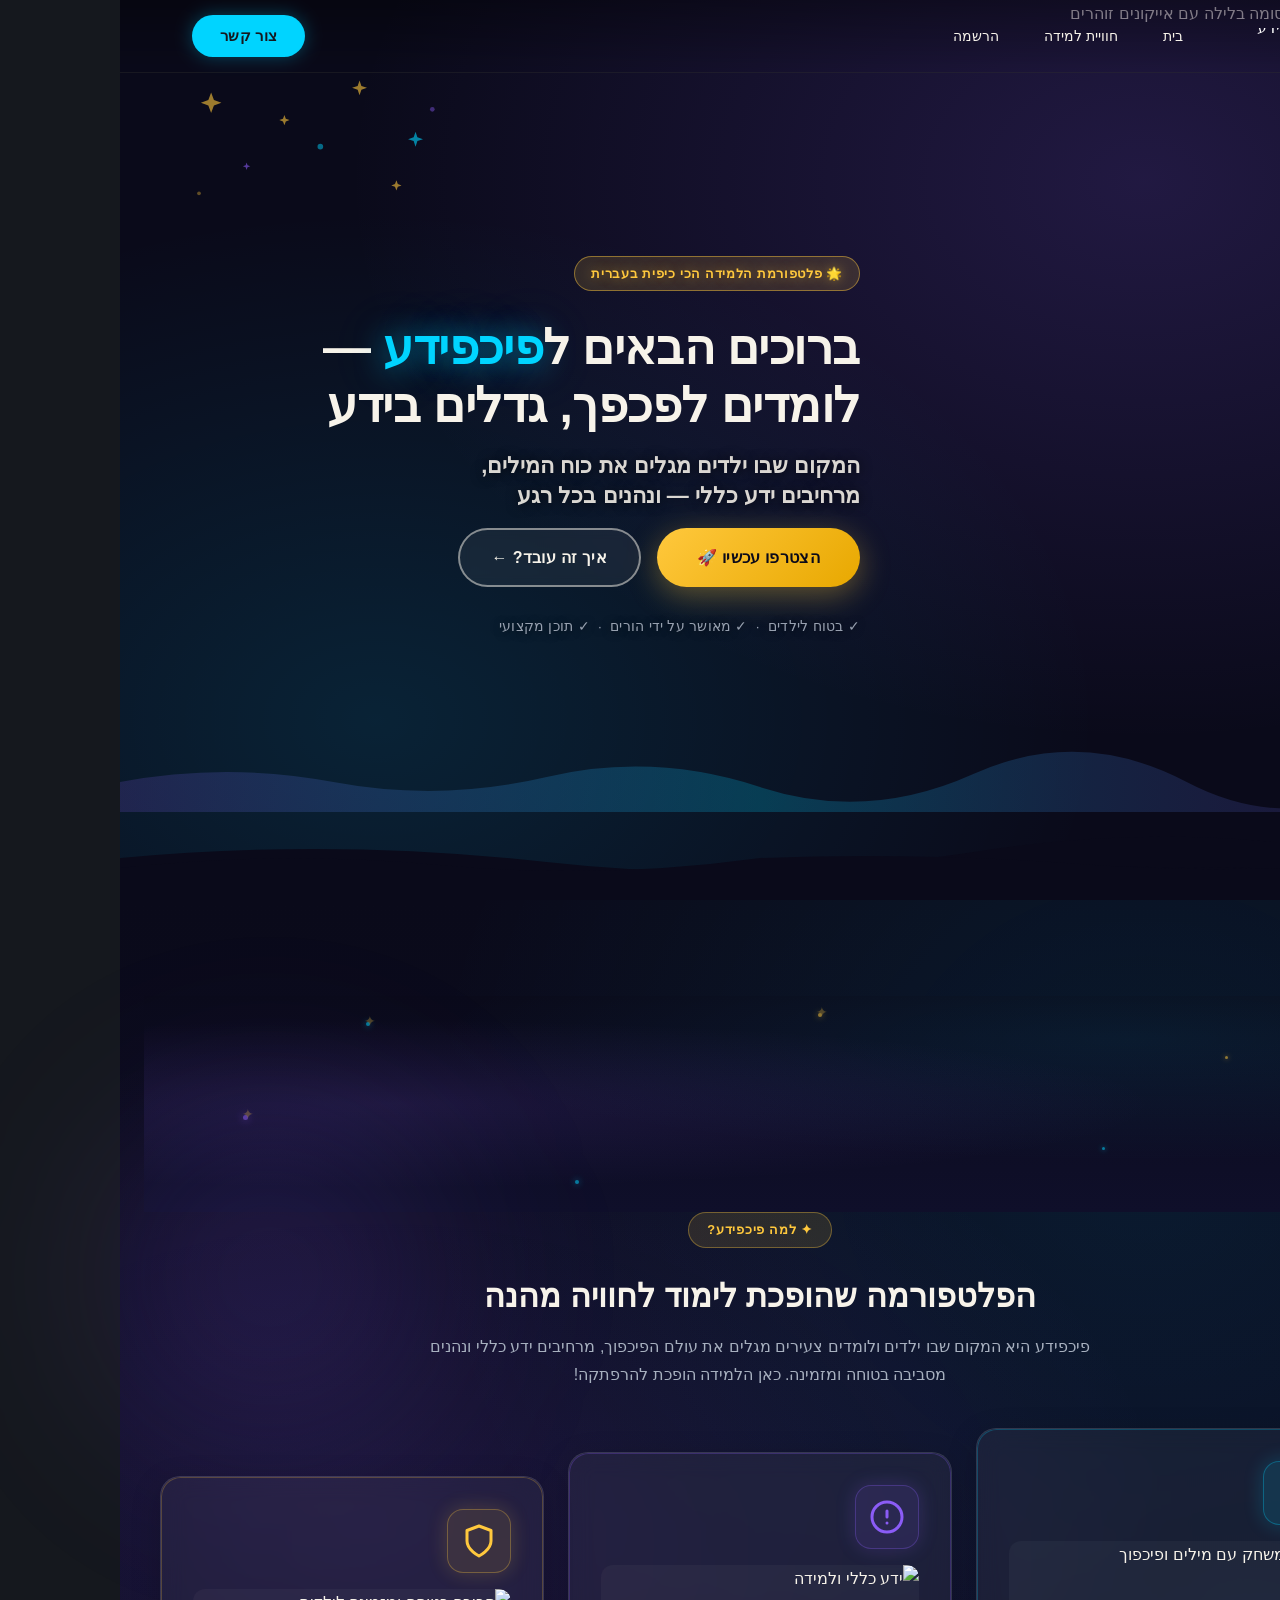
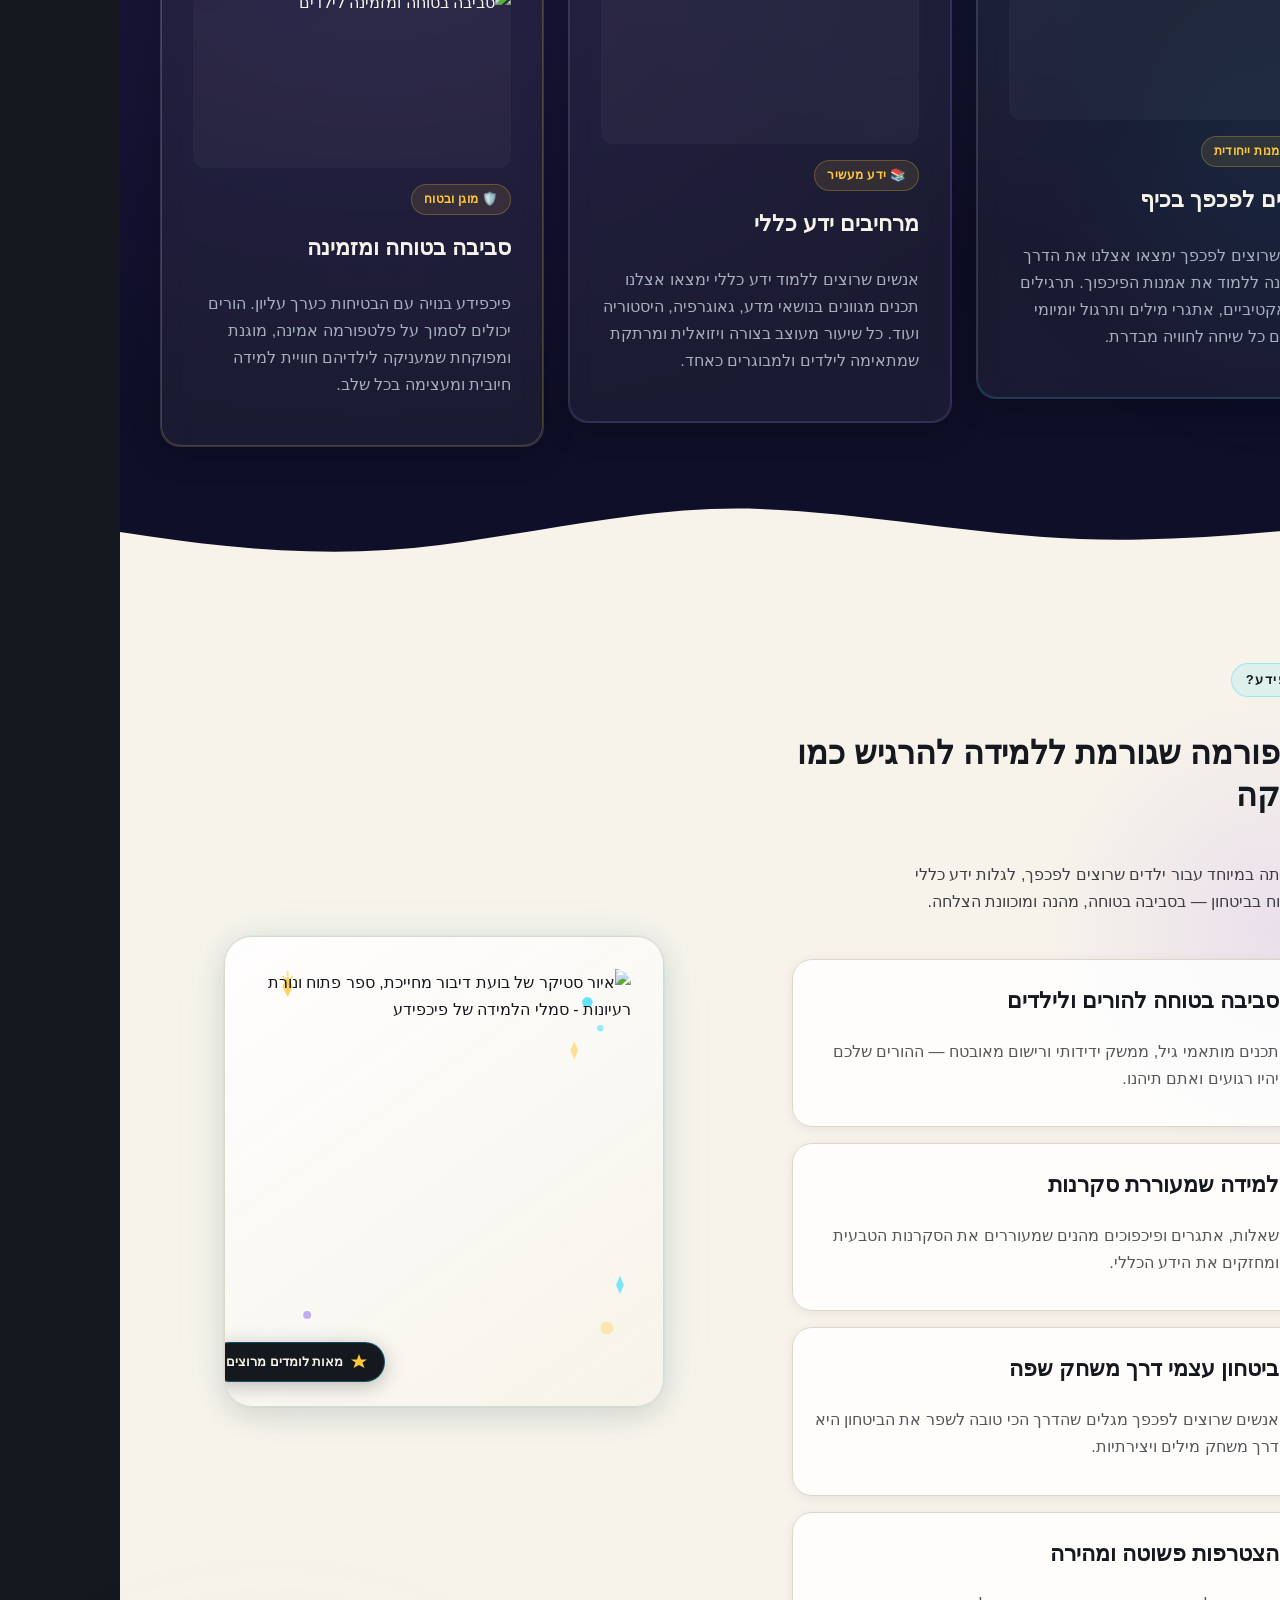
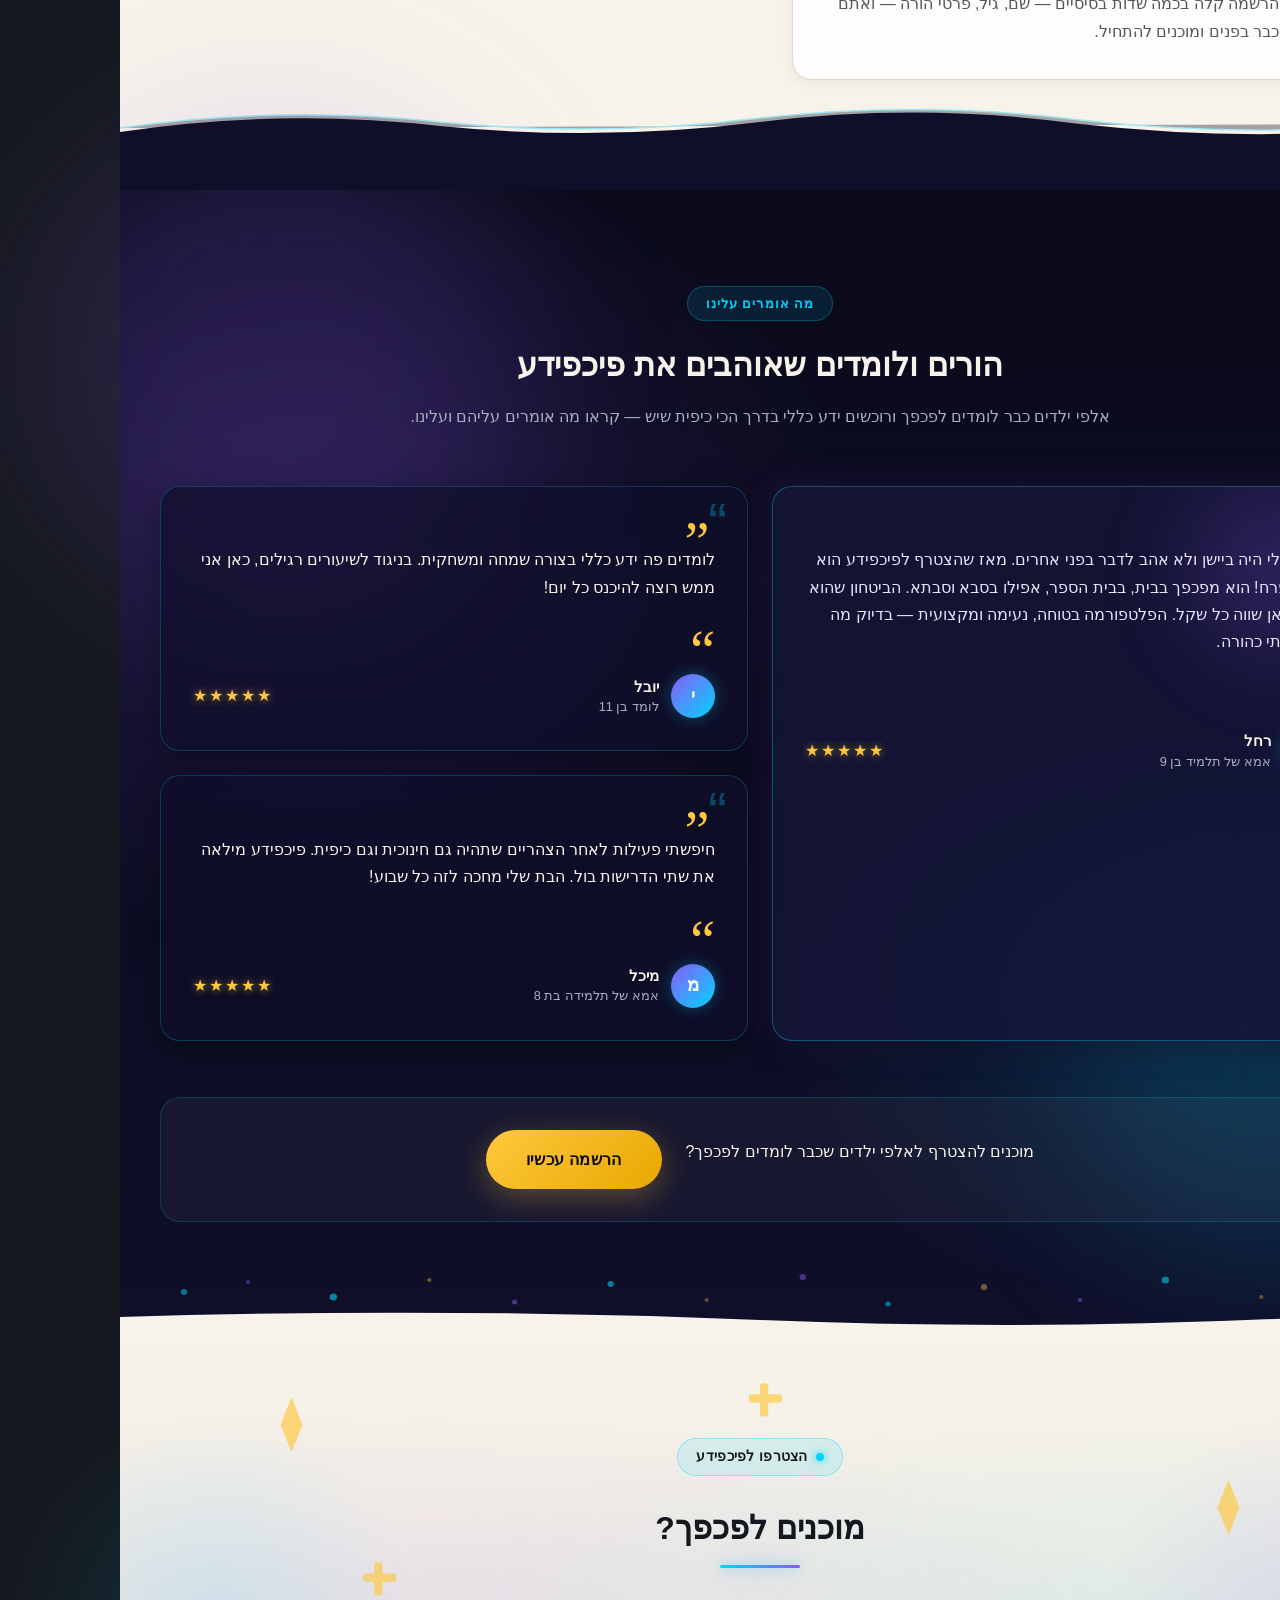
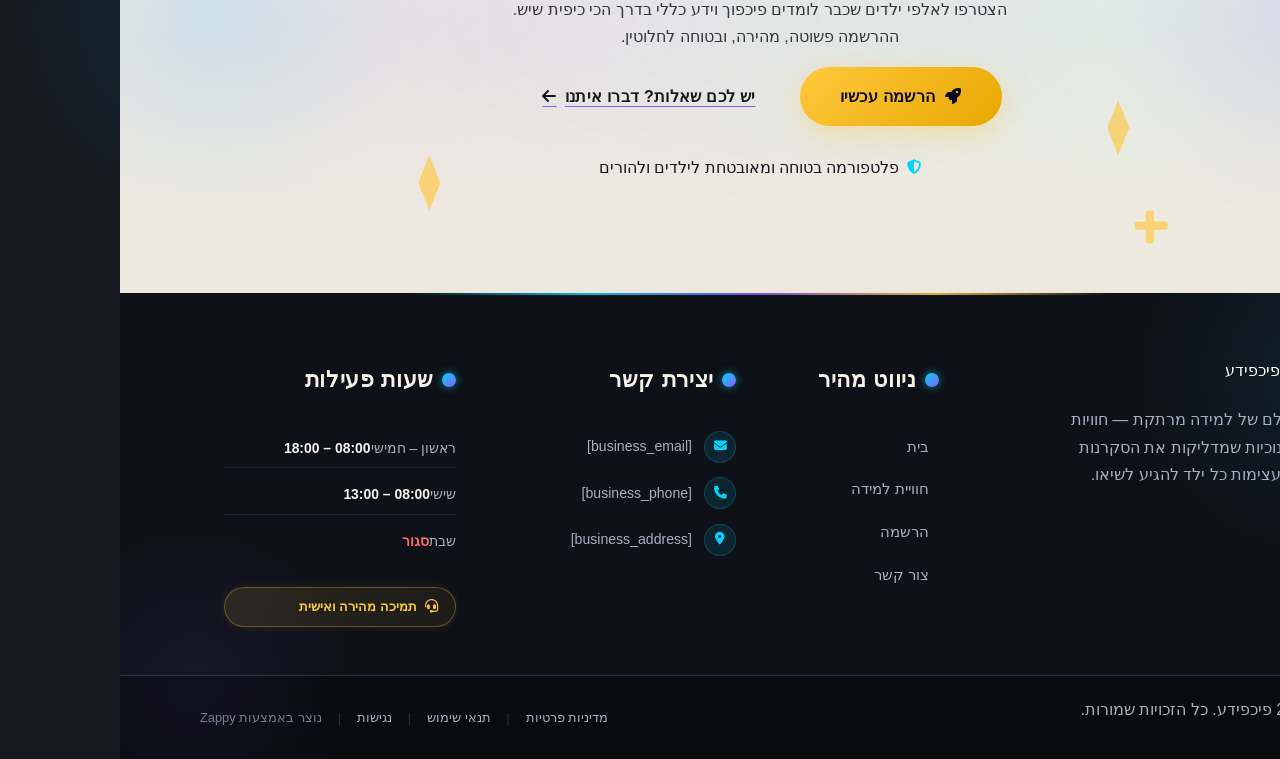
==== index.html @ dec91f21 "Background sync: Progressive GitHub Sync" ====
<!DOCTYPE html>
<html lang="he" dir="rtl">
<head>
    <meta charset="UTF-8">
    <meta name="viewport" content="width=device-width, initial-scale=1.0">
    <meta name="robots" content="index, follow">
    <title>אנשים שרוצים לפכפך — פיכפידע</title>
    <meta name="description" content="פיכפידע היא הפלטפורמה המהנה לילדים שרוצים לפכפך ולרכוש ידע כללי בעברית. הצטרפו לאלפי לומדים שכבר גילו את הכיף שבלמידה!">
    <meta name="keywords" content="אנשים שרוצים לפכפך, פלטפורמת למידה לילדים, ידע כללי לילדים, לימוד עברית לילדים, פיכפידע">
    
    <!-- Favicons -->
    <link rel="icon" type="image/x-icon" href="/assets/favicon.ico">
    <link rel="icon" type="image/png" sizes="16x16" href="/assets/favicon-16x16.png">
    <link rel="icon" type="image/png" sizes="32x32" href="/assets/favicon-32x32.png">
    <link rel="icon" type="image/png" sizes="48x48" href="/assets/favicon-48x48.png">
    <link rel="icon" type="image/png" sizes="192x192" href="/assets/favicon-192x192.png">
    <link rel="icon" type="image/png" sizes="512x512" href="/assets/favicon-512x512.png">
    <link rel="apple-touch-icon" href="/assets/apple-touch-icon.png">
    <!-- Zappy Analytics -->
<script>
(function() {
  'use strict';
  
  // Configuration
  var config = {
    websiteId: '491711c3-ab0c-4a78-a093-c30a6e8c3a14',
    apiUrl: 'https://api.zappy5.com/api/analytics/track',
    sessionDuration: 30 * 60 * 1000, // 30 minutes
    visitorDuration: 30 * 24 * 60 * 60 * 1000, // 30 days
    trackPageViews: true,
    trackClicks: true,
    trackFormSubmissions: true
  };
  
  // Generate or retrieve persistent visitor ID (30 days)
  function getVisitorId() {
    var visitorKey = 'zappy_visitor_' + config.websiteId;
    var visitor = null;
    
    try {
      visitor = localStorage.getItem(visitorKey);
      if (visitor) {
        var visitorData = JSON.parse(visitor);
        var now = Date.now();
        
        // Check if visitor ID is still valid (30 days)
        if (now - visitorData.created < config.visitorDuration) {
          // Update last seen timestamp
          visitorData.lastSeen = now;
          localStorage.setItem(visitorKey, JSON.stringify(visitorData));
          return visitorData.id;
        }
      }
    } catch (e) {
      console.warn('Zappy Analytics: LocalStorage not available');
    }
    
    // Generate new visitor ID
    var newVisitorId = 'zv_' + Date.now() + '_' + Math.random().toString(36).substr(2, 9);
    
    try {
      localStorage.setItem(visitorKey, JSON.stringify({
        id: newVisitorId,
        created: Date.now(),
        lastSeen: Date.now()
      }));
    } catch (e) {
      // Continue without local storage
    }
    
    return newVisitorId;
  }
  
  // Generate or retrieve session ID (30 minutes)
  function getSessionId() {
    var sessionKey = 'zappy_session_' + config.websiteId;
    var session = null;
    
    try {
      session = sessionStorage.getItem(sessionKey);
      if (session) {
        var sessionData = JSON.parse(session);
        var now = Date.now();
        
        // Check if session is still valid
        if (now - sessionData.timestamp < config.sessionDuration) {
          // Update timestamp
          sessionData.timestamp = now;
          sessionStorage.setItem(sessionKey, JSON.stringify(sessionData));
          return sessionData.id;
        }
      }
    } catch (e) {
      console.warn('Zappy Analytics: SessionStorage not available');
    }
    
    // Generate new session ID
    var newSessionId = 'zs_' + Date.now() + '_' + Math.random().toString(36).substr(2, 9);
    
    try {
      sessionStorage.setItem(sessionKey, JSON.stringify({
        id: newSessionId,
        timestamp: Date.now()
      }));
    } catch (e) {
      // Continue without session storage
    }
    
    return newSessionId;
  }
  
  var visitorId = getVisitorId();
  var sessionId = getSessionId();
  
  // Track an event
  function trackEvent(eventType, data) {
    data = data || {};
    
    var eventData = {
      website_id: config.websiteId,
      event_type: eventType,
      page_path: window.location.pathname,
      referrer: document.referrer || 'direct',
      visitor_id: visitorId,
      session_id: sessionId,
      metadata: data
    };
    
    // Use sendBeacon if available (better for page unload events)
    if (navigator.sendBeacon) {
      var blob = new Blob([JSON.stringify(eventData)], { type: 'application/json' });
      navigator.sendBeacon(config.apiUrl, blob);
    } else {
      // Fallback to fetch
      fetch(config.apiUrl, {
        method: 'POST',
        headers: {
          'Content-Type': 'application/json'
        },
        body: JSON.stringify(eventData),
        keepalive: true
      }).catch(function(error) {
        console.warn('Zappy Analytics: Failed to track event', error);
      });
    }
  }
  
  // Track page view
  if (config.trackPageViews) {
    trackEvent('pageview', {
      title: document.title,
      url: window.location.href
    });
  }
  
  // Track clicks on important elements
  if (config.trackClicks) {
    document.addEventListener('click', function(e) {
      var target = e.target;
      
      // Track button clicks (counted as actions)
      if (target.tagName === 'BUTTON' || target.closest('button')) {
        var button = target.tagName === 'BUTTON' ? target : target.closest('button');
        trackEvent('click', {
          element: 'button',
          text: button.textContent.trim().substring(0, 100),
          id: button.id || null,
          class: button.className || null
        });
      }
      
      // Track link clicks (navigation - not counted as actions)
      else if (target.tagName === 'A' || target.closest('a')) {
        var link = target.tagName === 'A' ? target : target.closest('a');
        trackEvent('navigation', {
          element: 'link',
          text: link.textContent.trim().substring(0, 100),
          href: link.href,
          external: link.hostname !== window.location.hostname
        });
      }
    }, true);
  }
  
  // Track form submissions
  if (config.trackFormSubmissions) {
    document.addEventListener('submit', function(e) {
      var form = e.target;
      
      trackEvent('form_submit', {
        form_id: form.id || null,
        form_name: form.name || null,
        form_action: form.action || null,
        form_method: form.method || 'GET'
      });
    }, true);
  }
  
  // Track time on page (send on page unload)
  var pageLoadTime = Date.now();
  
  window.addEventListener('beforeunload', function() {
    var timeOnPage = Math.floor((Date.now() - pageLoadTime) / 1000); // in seconds
    
    trackEvent('page_unload', {
      time_on_page: timeOnPage,
      page_path: window.location.pathname
    });
  });
  
  // Expose tracking function globally for custom events
  window.zappyAnalytics = {
    track: trackEvent,
    getVisitorId: function() { return visitorId; },
    getSessionId: function() { return sessionId; }
  };
  
})();
</script>
<!-- End Zappy Analytics -->
    <meta property="og:title" content="אנשים שרוצים לפכפך — פיכפידע">
    <meta property="og:description" content="פיכפידע היא הפלטפורמה המהנה לילדים שרוצים לפכפך ולרכוש ידע כללי בעברית. הצטרפו לאלפי לומדים שכבר גילו את הכיף שבלמידה!">
    <meta name="twitter:card" content="summary_large_image">
    <meta name="twitter:title" content="אנשים שרוצים לפכפך — פיכפידע">
    <meta name="twitter:description" content="פיכפידע היא הפלטפורמה המהנה לילדים שרוצים לפכפך ולרכוש ידע כללי בעברית. הצטרפו לאלפי לומדים שכבר גילו את הכיף שבלמידה!">
    <meta property="og:type" content="website">
  <meta property="og:locale" content="he_IL">
  
  
  
  
  
  <link rel="stylesheet" href="https://cdnjs.cloudflare.com/ajax/libs/font-awesome/6.4.0/css/all.min.css">
  <style>
    .skip-link { position: absolute; top: 0; left: 0; transform: translateY(-200%); padding: 12px 18px; background: var(--bg-dark, #1a1a1a); color: var(--text-light, #fff); font-weight: 600; border-radius: 0 0 8px 0; z-index: 10000; }
    .skip-link:focus { transform: none; outline: 2px solid var(--ring, #fff); outline-offset: 2px; }
    :focus-visible { outline: 2px solid var(--ring, currentColor); outline-offset: 3px; }
  </style>


  
    <!-- Favicons -->
    <link rel="icon" type="image/x-icon" href="/assets/favicon.ico">
    <link rel="icon" type="image/png" sizes="16x16" href="/assets/favicon-16x16.png">
    <link rel="icon" type="image/png" sizes="32x32" href="/assets/favicon-32x32.png">
    <link rel="icon" type="image/png" sizes="48x48" href="/assets/favicon-48x48.png">
    <link rel="icon" type="image/png" sizes="192x192" href="/assets/favicon-192x192.png">
    <link rel="icon" type="image/png" sizes="512x512" href="/assets/favicon-512x512.png">
    <link rel="apple-touch-icon" href="/assets/apple-touch-icon.png">
    <!-- Cookie Consent -->
    <link rel="stylesheet" href="https://cdn.jsdelivr.net/npm/vanilla-cookieconsent@3/dist/cookieconsent.css">
    <script src="https://cdn.jsdelivr.net/npm/vanilla-cookieconsent@3/dist/cookieconsent.umd.js"></script>
    <!-- Mickidum Accessibility Toolbar -->
    <script src="https://cdn.jsdelivr.net/gh/mickidum/acc_toolbar/acctoolbar/acctoolbar.min.js"></script>
    <link rel="stylesheet" href="/styles.css">

    <style id="zappy-dropdown-submenu-styles">
      /* ========== DESKTOP DROPDOWN SUBMENU STYLES ========== */
      /* Base styles for dropdown submenus - parent must be positioned */
      .nav-menu li:has(.sub-menu), nav li:has(.sub-menu), .navbar li:has(.sub-menu), #navMenu li:has(.sub-menu) { position: relative; }
      /* Submenu base - hidden by default */
      .nav-menu .sub-menu, nav .sub-menu, .navbar .sub-menu, #navMenu .sub-menu { display: block !important; position: absolute !important; top: 100%; left: 0; min-width: 220px; background: white; border-radius: 8px; box-shadow: 0 8px 25px rgba(0,0,0,0.15); padding: 8px 0; opacity: 0; visibility: hidden; transform: translateY(10px); transition: all 0.3s ease; z-index: 1000; list-style: none; pointer-events: none; }
      /* CRITICAL: Desktop hover styles to show dropdown */
      .nav-menu li:hover > .sub-menu, nav li:hover > .sub-menu, .navbar li:hover > .sub-menu, #navMenu li:hover > .sub-menu { opacity: 1 !important; visibility: visible !important; transform: translateY(0) !important; pointer-events: auto !important; }
      /* Submenu item styling */
      .sub-menu li { list-style: none; margin: 0; padding: 0; }
      .sub-menu a { display: block !important; padding: 10px 16px !important; color: var(--text-dark, #333) !important; font-weight: 500; text-decoration: none; white-space: nowrap; transition: background-color 0.2s; }
      .sub-menu .zappy-nav-child > a { padding-left: 28px !important; font-size: 0.9em !important; opacity: 0.85 !important; }
      [dir="rtl"] .sub-menu .zappy-nav-child > a, html[lang="he"] .sub-menu .zappy-nav-child > a, html[lang="ar"] .sub-menu .zappy-nav-child > a { padding-left: 10px !important; padding-right: 28px !important; }
      .sub-menu .zappy-nav-parent > a { font-weight: 600 !important; }
      .sub-menu a:hover { background-color: #f5f5f5; }
      /* RTL (Hebrew/Arabic) dropdown positioning */
      [dir="rtl"] .nav-menu .sub-menu, [dir="rtl"] nav .sub-menu, [dir="rtl"] .navbar .sub-menu, html[lang="he"] .nav-menu .sub-menu, html[lang="he"] nav .sub-menu, html[lang="he"] .navbar .sub-menu, html[lang="ar"] .nav-menu .sub-menu, html[lang="ar"] nav .sub-menu, html[lang="ar"] .navbar .sub-menu { left: auto !important; right: 0 !important; }
      /* Hide empty dropdown menus (exclude catalog sub-menus that use <a> children instead of <li>) */
      .sub-menu:empty, .sub-menu:not(:has(li:not(.zappy-hidden-menu-item))):not(:has(> a)), .sub-menu:not(:has(li)):not(:has(> a)) { display: none !important; opacity: 0 !important; visibility: hidden !important; pointer-events: none !important; }
      /* Desktop: show submenu on Menu Group hover */
      li:has(.menu-group-title):hover > .sub-menu { opacity: 1 !important; visibility: visible !important; transform: translateY(0) !important; pointer-events: auto !important; }
      /* Menu Group title styling */
      .nav-menu > li > .menu-group-title, #navMenu > li > .menu-group-title { display: inline-block; padding: 0.5rem 1rem; cursor: default; user-select: none; }
      
      /* ========== MOBILE SUBMENU STYLES ========== */
      @media (max-width: 768px) {
        .nav-menu .sub-menu, nav .sub-menu, .navbar .sub-menu, #navMenu .sub-menu { position: static !important; transform: none !important; box-shadow: none !important; background: transparent !important; max-height: 0; overflow: hidden; opacity: 0; visibility: hidden; transition: max-height 0.3s ease, opacity 0.3s ease; padding: 0 !important; border-radius: 0 !important; }
        .navbar .sub-menu.mobile-expanded, .nav-menu .sub-menu.mobile-expanded, #navMenu .sub-menu.mobile-expanded { max-height: none !important; overflow-y: visible !important; opacity: 1 !important; visibility: visible !important; padding: 8px 0 8px 16px !important; }
        [dir="rtl"] .sub-menu.mobile-expanded, html[lang="he"] .sub-menu.mobile-expanded { padding: 8px 16px 8px 0 !important; }
        /* Disable hover behavior on mobile */
        .nav-menu li:hover > .sub-menu, nav li:hover > .sub-menu, .navbar li:hover > .sub-menu, #navMenu li:hover > .sub-menu { opacity: 0; visibility: hidden; pointer-events: none; }
        .nav-menu li > .sub-menu.mobile-expanded, nav li > .sub-menu.mobile-expanded, .navbar li > .sub-menu.mobile-expanded, #navMenu li > .sub-menu.mobile-expanded { opacity: 1 !important; visibility: visible !important; pointer-events: auto !important; }
        .nav-menu li:has(.sub-menu), nav li:has(.sub-menu), .navbar li:has(.sub-menu), #navMenu li:has(.sub-menu) { display: flex !important; flex-wrap: wrap !important; align-items: center !important; position: relative !important; min-height: 44px !important; }
        .nav-menu li:has(.sub-menu) > a, nav li:has(.sub-menu) > a, .navbar li:has(.sub-menu) > a, #navMenu li:has(.sub-menu) > a { flex: 1 !important; min-width: 0 !important; }
        .nav-menu li:has(.sub-menu) > .menu-group-title, nav li:has(.sub-menu) > .menu-group-title, .navbar li:has(.sub-menu) > .menu-group-title, #navMenu li:has(.sub-menu) > .menu-group-title { flex: 1 !important; min-width: 0 !important; padding: 0 !important; line-height: inherit !important; }
        .nav-menu li:has(.sub-menu) > .sub-menu, nav li:has(.sub-menu) > .sub-menu, .navbar li:has(.sub-menu) > .sub-menu, #navMenu li:has(.sub-menu) > .sub-menu { flex-basis: 100% !important; width: 100% !important; }
        .nav-menu li:has(.sub-menu) > a [class*="chevron"], .nav-menu li:has(.sub-menu) > a [class*="arrow"], .nav-menu li:has(.sub-menu) > a .fa-chevron-down, .nav-menu li:has(.sub-menu) > a .fa-angle-down, nav li:has(.sub-menu) > a [class*="chevron"], nav li:has(.sub-menu) > a [class*="arrow"], #navMenu li:has(.sub-menu) > a [class*="chevron"], #navMenu li:has(.sub-menu) > a [class*="arrow"] { display: none !important; visibility: hidden !important; }
        .mobile-submenu-toggle { display: flex !important; align-items: center !important; justify-content: center !important; width: 44px !important; height: auto !important; background: transparent !important; border: none !important; cursor: pointer !important; color: var(--text-light) !important; position: static !important; flex-shrink: 0 !important; align-self: stretch !important; z-index: 2 !important; padding: 0 !important; margin: 0 !important; }
        .mobile-submenu-toggle::after { content: '' !important; width: 0 !important; height: 0 !important; border-left: 6px solid transparent !important; border-right: 6px solid transparent !important; border-top: 7px solid currentColor !important; transition: transform 0.3s ease !important; }
        .mobile-submenu-toggle.expanded::after { transform: rotate(180deg) !important; }
        .sub-menu a { padding: 10px 0 !important; display: block !important; color: var(--text-light) !important; white-space: normal !important; }
        .sub-menu .zappy-nav-child > a { padding-left: 28px !important; font-size: 0.9em !important; opacity: 0.85 !important; }
        [dir="rtl"] .sub-menu .zappy-nav-child > a, html[lang="he"] .sub-menu .zappy-nav-child > a, html[lang="ar"] .sub-menu .zappy-nav-child > a { padding-left: 0 !important; padding-right: 28px !important; }
        .sub-menu .zappy-nav-parent > a { font-weight: 600 !important; }
        .nav-menu.active, #navMenu.active { max-width: 100vw !important; overflow-x: hidden !important; box-sizing: border-box !important; }
        .navbar .sub-menu li a, nav.navbar .sub-menu li a, .zappy-products-dropdown .sub-menu a { color: var(--text-light) !important; }
      }
      @media (min-width: 769px) { .mobile-submenu-toggle { display: none !important; } }
    </style>

    <style id="zappy-widget-visibility">
      html[dir="rtl"] .whatsapp-float { right: 20px !important; left: auto !important; }
      html[dir="ltr"] .whatsapp-float, html:not([dir]) .whatsapp-float { left: 20px !important; right: auto !important; }
      html[dir="rtl"] #mic-access-tool-general-button, html[dir="rtl"] .mic-access-tool-general-button,
      html[dir="rtl"] #mic-init-access-tool .mic-access-tool-general-button,
      html[dir="rtl"] #mic-init-access-tool #mic-access-tool-general-button,
      html[dir="rtl"] ._access-icon { left: 20px !important; right: auto !important; }
      html[dir="ltr"] #mic-access-tool-general-button, html[dir="ltr"] .mic-access-tool-general-button,
      html[dir="ltr"] #mic-init-access-tool .mic-access-tool-general-button,
      html[dir="ltr"] #mic-init-access-tool #mic-access-tool-general-button,
      html[dir="ltr"] ._access-icon,
      html:not([dir]) #mic-access-tool-general-button, html:not([dir]) .mic-access-tool-general-button,
      html:not([dir]) #mic-init-access-tool .mic-access-tool-general-button,
      html:not([dir]) #mic-init-access-tool #mic-access-tool-general-button,
      html:not([dir]) ._access-icon { right: 20px !important; left: auto !important; }
      @media (max-width: 768px) { .whatsapp-float { display: flex !important; } }
      @media (min-width: 769px) { .whatsapp-float { display: flex !important; } }
      @media (max-width: 768px) {
        #mic-access-tool-general-button, .mic-access-tool-general-button,
        #mic-init-access-tool .mic-access-tool-general-button, #mic-init-access-tool #mic-access-tool-general-button,
        ._access-icon { display: flex !important; visibility: visible !important; opacity: 1 !important; pointer-events: auto !important; }
        #mic-access-tool-box.opened-mic-access-tool, .mic-access-tool-box.opened-mic-access-tool,
        #mic-init-access-tool #mic-access-tool-box.opened-mic-access-tool {
          visibility: visible !important; opacity: 1 !important; pointer-events: auto !important;
        }
      }
      @media (min-width: 769px) {
        #mic-access-tool-general-button, .mic-access-tool-general-button,
        #mic-init-access-tool .mic-access-tool-general-button, #mic-init-access-tool #mic-access-tool-general-button,
        ._access-icon { display: flex !important; visibility: visible !important; opacity: 1 !important; pointer-events: auto !important; }
        #mic-access-tool-box.opened-mic-access-tool, .mic-access-tool-box.opened-mic-access-tool,
        #mic-init-access-tool #mic-access-tool-box.opened-mic-access-tool {
          visibility: visible !important; opacity: 1 !important; pointer-events: auto !important;
        }
      }
    </style>
</head>
<body>
<a class="skip-link" href="#main">דלג לתוכן הראשי</a>
  <nav class="navbar" dir="rtl">
  <button class="mobile-toggle" id="mobileToggle" aria-label="Menu">
    <svg class="hamburger-icon" width="24" height="24" viewBox="0 0 24 24" fill="none">
      <path d="M3 12h18M3 6h18M3 18h18" stroke="currentColor" stroke-width="2" stroke-linecap="round"></path>
    </svg>
    <svg class="close-icon" width="24" height="24" viewBox="0 0 24 24" fill="none" style="display: none;">
      <path d="M18 6L6 18M6 6l12 12" stroke="currentColor" stroke-width="2" stroke-linecap="round"></path>
    </svg>
  </button>

  <button class="phone-header-btn" data-phone="[business_phone]" aria-label="Call">
    <svg width="20" height="20" viewBox="0 0 24 24" fill="currentColor">
      <path d="M22 16.92v3a2 2 0 0 1-2.18 2 19.79 19.79 0 0 1-8.63-3.07 19.5 19.5 0 0 1-6-6 19.79 19.79 0 0 1-3.07-8.67A2 2 0 0 1 4.11 2h3a2 2 0 0 1 2 1.72 12.84 12.84 0 0 0 .7 2.81 2 2 0 0 1-.45 2.11L8.09 9.91a16 16 0 0 0 6 6l1.27-1.27a2 2 0 0 1 2.11-.45 12.84 12.84 0 0 0 2.81.7A2 2 0 0 1 22 16.92z"></path>
    </svg>
  </button>

  <div class="nav-container">
    <div class="nav-right-group"><div class="nav-brand">
      <a href="/" class="logo-link"><img class="logo" src="/assets/site-----image-1.webp" alt="פיכפידע"></a>
    </div><ul class="nav-menu" id="navMenu"><li><a href="/">בית</a></li><li><a href="/learning-experience">חוויית למידה</a></li><li><a href="/registration">הרשמה</a></li></ul></div>

    

    <div class="nav-cta-container">
      <a href="/contact" class="nav-cta-btn">צור קשר</a>
    </div>
  </div>
</nav>
<script>

// Navbar Mobile Menu Toggle and Contrast Fix
(function() {
  // Use 'load' event instead of 'DOMContentLoaded' to ensure we run AFTER all other scripts
  window.addEventListener('load', function() {
    
    // FIX MOBILE BUTTON CONTRAST
    // Detect navbar background color and apply contrasting color to mobile buttons
    const navbar = document.querySelector('.navbar, nav, header');
    if (!navbar) {
      console.log('[Navbar] Navbar element not found');
      return;
    }
    
    // DECLARE VARIABLES EARLY to avoid Temporal Dead Zone errors
    // These are used in multiple places below
    let mobileToggle = document.getElementById('mobileToggle') ||
                       document.querySelector('.mobile-toggle') ||
                       document.querySelector('.hamburger') ||
                       document.querySelector('.hamburger-menu') ||
                       document.querySelector('.menu-toggle') ||
                       document.querySelector('.burger-menu') ||
                       document.querySelector('[aria-label="Menu"]') ||
                       document.querySelector('[aria-label="תפריט"]');
    
    const phoneBtn = document.querySelector('.phone-header-btn');
    
    const computedStyle = window.getComputedStyle(navbar);
    let bgColor = computedStyle.backgroundColor;
    
    console.log('[Navbar] Initial navbar background:', bgColor);
    
    // Check if background is transparent or rgba with 0 alpha
    const isTransparent = bgColor === 'transparent' || 
                         bgColor === 'rgba(0, 0, 0, 0)' ||
                         (bgColor.startsWith('rgba') && bgColor.includes(', 0)'));
    
    if (isTransparent) {
      // Check for background-image or gradient
      const bgImage = computedStyle.backgroundImage;
      if (bgImage && bgImage !== 'none') {
        console.log('[Navbar] Navbar has background image/gradient, using dark text');
        bgColor = 'rgb(240, 240, 240)'; // Assume light background
      } else {
        // Transparent navbar - check body background
        const bodyBg = window.getComputedStyle(document.body).backgroundColor;
        console.log('[Navbar] Navbar transparent, using body background:', bodyBg);
        bgColor = bodyBg;
      }
    }
    
    // Calculate luminance to determine if background is light or dark
    const rgb = bgColor.match(/\d+/g);
    if (rgb && rgb.length >= 3) {
      const r = parseInt(rgb[0]);
      const g = parseInt(rgb[1]);
      const b = parseInt(rgb[2]);
      const luminance = (0.299 * r + 0.587 * g + 0.114 * b) / 255;
      
      // Mobile button colors are set by Claude's AI-generated CSS (same as .nav-menu a)
      // No dynamic color overrides needed - colors come from the generated navbar CSS
      console.log('[Navbar] Mobile button colors preserved from Claude CSS (luminance:', luminance.toFixed(2) + ')');
      
      // FIX ICON SIZES - Ensure SVGs are properly sized and visible
      // INJECT CRITICAL CSS TO OVERRIDE ANY CONFLICTING RULES
      const criticalCSS = document.createElement('style');
      criticalCSS.id = 'zappy-mobile-nav-fix';
      const htmlLang = document.documentElement.lang || 'en';
      const htmlDir = document.documentElement.dir || 'ltr';
      // Check both dir attribute AND lang for RTL detection
      // dir="rtl" is the most reliable indicator
      const isRTL = htmlDir === 'rtl' || htmlLang === 'he' || htmlLang === 'ar';
      
      criticalCSS.textContent = `
        /* Hide mobile buttons on desktop, show only on mobile */
        @media (min-width: 769px) {
          .mobile-toggle,
          .phone-header-btn {
            display: none !important;
          }
        }
        
        /* Show and position mobile buttons correctly on mobile */
        @media (max-width: 768px) {
          .navbar,
          nav.navbar {
            min-height: 70px !important;
          }

          .mobile-toggle,
          .phone-header-btn {
            position: absolute !important;
            top: 0 !important;
            bottom: 0 !important;
            margin-top: auto !important;
            margin-bottom: auto !important;
            transform: none !important;
            z-index: 1001 !important;
            display: flex !important;
            align-items: center !important;
            justify-content: center !important;
            width: 36px !important;
            height: 36px !important;
            border-radius: 50% !important;
            border: none !important;
            cursor: pointer !important;
            padding: 6px !important;
            background: none !important;
            color: var(--nav-text, var(--text-light)) !important;
            touch-action: manipulation !important;
            -webkit-tap-highlight-color: transparent !important;
          }

          html[data-zappy-site-type="ecommerce"] .phone-header-btn,
          body[data-zappy-site-type="ecommerce"] .phone-header-btn,
          html[data-zappy-site-type="ecommerce"] header .phone-header-btn,
          html[data-zappy-site-type="ecommerce"] nav .phone-header-btn {
            display: none !important;
            visibility: hidden !important;
            width: 0 !important;
            height: 0 !important;
            min-width: 0 !important;
            overflow: hidden !important;
          }
          
          /* LTR positioning (default): hamburger LEFT, phone RIGHT */
          html:not([dir="rtl"]):not([lang="he"]):not([lang="ar"]) .mobile-toggle,
          html[dir="ltr"] .mobile-toggle {
            left: 12px !important;
            right: auto !important;
          }
          html:not([dir="rtl"]):not([lang="he"]):not([lang="ar"]) .phone-header-btn,
          html[dir="ltr"] .phone-header-btn {
            right: 12px !important;
            left: auto !important;
          }
          
          /* RTL positioning: hamburger RIGHT, phone LEFT */
          html[dir="rtl"] .mobile-toggle,
          html[lang="he"] .mobile-toggle,
          html[lang="ar"] .mobile-toggle {
            right: 12px !important;
            left: auto !important;
          }
          html[dir="rtl"] .phone-header-btn,
          html[lang="he"] .phone-header-btn,
          html[lang="ar"] .phone-header-btn {
            left: 12px !important;
            right: auto !important;
          }
          
          /* CRITICAL: Ensure nav-container has min-height on mobile */
          /* All children are positioned absolutely/fixed on mobile, so height:auto collapses to 0 */
          .nav-container {
            min-height: 70px !important;
            position: relative !important;
          }
          
          /* Ensure SVG icons are properly sized and inherit color */
          .mobile-toggle svg,
          .phone-header-btn svg {
            width: 24px !important;
            height: 24px !important;
            /* Don't force display - let JavaScript control hamburger/close toggle */
          }
          
          /* Reset nav-cta-container on mobile - remove desktop box-shadow/padding */
          /* that creates a visible ghost box when CTA button is hidden */
          .nav-cta-container {
            box-shadow: none !important;
            padding: 0 !important;
          }
          
          /* Hide nav-cta-container entirely on mobile when there's no lang-switcher */
          /* (only the CTA button is inside, and it's hidden on mobile) */
          .nav-cta-container:not(:has(.lang-switcher)) {
            display: none !important;
          }
          
          /* CRITICAL: Prevent hero image fade gradient from bleeding over headline text */
          /* The .image-fade-gradient has bottom: -30px (extends below parent) */
          /* On mobile stacked layout, this overlaps the h1 text below the image */
          .hero-image-column {
            overflow: hidden !important;
          }
          .image-fade-gradient {
            bottom: 0 !important;
          }
          
          /* Hide desktop language switcher on mobile - hamburger menu handles it */
          /* High specificity to override stored CSS */
          .lang-switcher,
          .nav-cta-container .lang-switcher,
          .nav-container .lang-switcher,
          .navbar .lang-switcher,
          .navbar .nav-cta-container .lang-switcher {
            display: none !important;
          }
        }
      `;
      
      // Remove existing fix if present and inject new one
      const existing = document.getElementById('zappy-mobile-nav-fix');
      if (existing) existing.remove();
      document.head.appendChild(criticalCSS);
      
      console.log('[Navbar] Critical CSS injected for mobile nav positioning');
      
      // ONLY apply inline positioning styles on mobile viewport
      // On desktop, the CSS handles hiding these buttons with display: none
      // Inline styles were breaking desktop layout by overriding CSS
      const isMobileViewport = window.innerWidth <= 768;
      
      if (mobileToggle) {
        // Icon sizing applies to all viewports for consistency
        const hamburgerIcon = mobileToggle.querySelector('.hamburger-icon');
        const closeIcon = mobileToggle.querySelector('.close-icon');
        
        if (hamburgerIcon) {
          hamburgerIcon.style.setProperty('width', '24px', 'important');
          hamburgerIcon.style.setProperty('height', '24px', 'important');
          hamburgerIcon.style.setProperty('display', 'block', 'important'); // Show hamburger by default
        }
        if (closeIcon) {
          closeIcon.style.setProperty('width', '24px', 'important');
          closeIcon.style.setProperty('height', '24px', 'important');
          closeIcon.style.setProperty('display', 'none', 'important'); // Hide close icon by default
        }
        
        // ONLY set positioning inline styles on mobile
        if (isMobileViewport) {
          mobileToggle.style.setProperty('position', 'absolute', 'important');
          mobileToggle.style.setProperty('top', '0', 'important');
          mobileToggle.style.setProperty('bottom', '0', 'important');
          mobileToggle.style.setProperty('margin-top', 'auto', 'important');
          mobileToggle.style.setProperty('margin-bottom', 'auto', 'important');
          mobileToggle.style.setProperty('transform', 'none', 'important');
          mobileToggle.style.setProperty('z-index', '1001', 'important');
          
          // Clear any inline left/right so CSS can take over based on html[dir]
          mobileToggle.style.removeProperty('left');
          mobileToggle.style.removeProperty('right');
          
          console.log('[Navbar] Mobile toggle positioning applied (mobile viewport)');
        } else {
          // On desktop, clear any positioning styles to let CSS handle it
          mobileToggle.style.removeProperty('position');
          mobileToggle.style.removeProperty('top');
          mobileToggle.style.removeProperty('transform');
          mobileToggle.style.removeProperty('z-index');
          mobileToggle.style.removeProperty('left');
          mobileToggle.style.removeProperty('right');
          console.log('[Navbar] Desktop viewport - cleared mobile toggle inline positioning');
        }
      }
      
      if (phoneBtn) {
        // Icon sizing applies to all viewports
        const phoneIcon = phoneBtn.querySelector('svg');
        if (phoneIcon) {
          phoneIcon.style.width = '24px';
          phoneIcon.style.height = '24px';
          phoneIcon.setAttribute('width', '24');
          phoneIcon.setAttribute('height', '24');
        }
        
        // ONLY set positioning inline styles on mobile
        if (isMobileViewport) {
          phoneBtn.style.setProperty('position', 'absolute', 'important');
          phoneBtn.style.setProperty('top', '0', 'important');
          phoneBtn.style.setProperty('bottom', '0', 'important');
          phoneBtn.style.setProperty('margin-top', 'auto', 'important');
          phoneBtn.style.setProperty('margin-bottom', 'auto', 'important');
          phoneBtn.style.setProperty('transform', 'none', 'important');
          phoneBtn.style.setProperty('z-index', '1001', 'important');
          
          // Clear any inline left/right so CSS can take over based on html[dir]
          phoneBtn.style.removeProperty('left');
          phoneBtn.style.removeProperty('right');
          
          console.log('[Navbar] Phone button positioning applied (mobile viewport)');
        } else {
          // On desktop, clear any positioning styles to let CSS handle it
          phoneBtn.style.removeProperty('position');
          phoneBtn.style.removeProperty('top');
          phoneBtn.style.removeProperty('transform');
          phoneBtn.style.removeProperty('z-index');
          phoneBtn.style.removeProperty('left');
          phoneBtn.style.removeProperty('right');
          console.log('[Navbar] Desktop viewport - cleared phone button inline positioning');
        }
      }
    } else {
      console.log('[Navbar] Could not parse background color:', bgColor);
    }
    
    // MOBILE MENU TOGGLE
    // Re-query in case DOM changed (mobileToggle already declared at top of function)
    mobileToggle = document.getElementById('mobileToggle') ||
                   document.querySelector('.mobile-toggle') ||
                   document.querySelector('.hamburger') ||
                   document.querySelector('.hamburger-menu') ||
                   document.querySelector('.menu-toggle') ||
                   document.querySelector('.burger-menu') ||
                   document.querySelector('[aria-label="Menu"]') ||
                   document.querySelector('[aria-label="תפריט"]');
    
    // EXPANDED SEARCH: Find nav menu by ID or class
    const navMenu = document.getElementById('navMenu') ||
                  document.querySelector('.nav-menu') ||
                  document.querySelector('.nav-links') ||
                  document.querySelector('nav ul:not(.submenu)');
    
    if (!mobileToggle || !navMenu) {
      console.log('[Navbar] Mobile toggle or menu not found:', { toggle: !!mobileToggle, menu: !!navMenu });
      return;
    }
    
    // Ensure navMenu has ID for CSS targeting
    if (!navMenu.id) {
      navMenu.id = 'navMenu';
    }
    
    console.log('[Navbar] Initializing mobile menu...');
    
    // Remove any existing event listeners by cloning the button
    const newToggle = mobileToggle.cloneNode(true);
    mobileToggle.parentNode.replaceChild(newToggle, mobileToggle);
    
    // Toggle menu handler (shared by click and touchend)
    function handleToggle(e) {
      e.preventDefault();
      e.stopPropagation();
      
      const hamburgerIcon = newToggle.querySelector('.hamburger-icon');
      const closeIcon = newToggle.querySelector('.close-icon');
      const isActive = navMenu.classList.contains('active');
      
      if (isActive) {
        // Close menu
        navMenu.classList.remove('active');
        if (hamburgerIcon) hamburgerIcon.style.setProperty('display', 'block', 'important');
        if (closeIcon) closeIcon.style.setProperty('display', 'none', 'important');
        document.body.style.overflow = '';
        console.log('[Navbar] Menu closed');
      } else {
        // Open menu
        navMenu.classList.add('active');
        if (hamburgerIcon) hamburgerIcon.style.setProperty('display', 'none', 'important');
        if (closeIcon) closeIcon.style.setProperty('display', 'block', 'important');
        document.body.style.overflow = 'hidden';
        console.log('[Navbar] Menu opened');
      }
    }
    
    // Use click for desktop/emulation and touchend as iOS Safari fallback.
    // Prevent double-fire with a timestamp guard.
    var lastToggleTime = 0;
    function guardedToggle(e) {
      var now = Date.now();
      if (now - lastToggleTime < 300) return;
      lastToggleTime = now;
      handleToggle(e);
    }
    
    newToggle.addEventListener('click', guardedToggle);
    newToggle.addEventListener('touchend', guardedToggle);
    
    // Close menu when clicking nav links (but NOT dropdown toggles)
    const navLinks = navMenu.querySelectorAll('a');
    navLinks.forEach(function(link) {
      link.addEventListener('click', function() {
        // Don't close if it's a dropdown child (unless it's a real navigation link)
        if (this.getAttribute('href') === '#') return;
        
        const hamburgerIcon = newToggle.querySelector('.hamburger-icon');
        const closeIcon = newToggle.querySelector('.close-icon');
        
        navMenu.classList.remove('active');
        if (hamburgerIcon) hamburgerIcon.style.setProperty('display', 'block', 'important');
        if (closeIcon) closeIcon.style.setProperty('display', 'none', 'important');
        document.body.style.overflow = '';
        console.log('[Navbar] Menu closed (link clicked)');
      });
    });
    
    // DROPDOWN MENU TOGGLE (for mobile and touch devices)
    var dropdownToggles = navMenu.querySelectorAll('.dropdown-toggle');
    dropdownToggles.forEach(function(toggle) {
      toggle.addEventListener('click', function(e) {
        e.preventDefault();
        e.stopPropagation();
        var parent = this.closest('.nav-dropdown');
        if (!parent) return;
        
        // Close other open dropdowns at the same level
        var siblings = parent.parentNode.querySelectorAll('.nav-dropdown.open');
        siblings.forEach(function(sib) {
          if (sib !== parent) sib.classList.remove('open');
        });
        
        parent.classList.toggle('open');
        console.log('[Navbar] Dropdown toggled:', parent.classList.contains('open') ? 'open' : 'closed');
      });
    });
    
    // Close dropdowns when clicking outside
    document.addEventListener('click', function(e) {
      if (!e.target.closest('.nav-dropdown')) {
        var openDropdowns = document.querySelectorAll('.nav-dropdown.open');
        openDropdowns.forEach(function(dd) { dd.classList.remove('open'); });
      }
    });
    
    console.log('[Navbar] Dropdown handlers initialized for ' + dropdownToggles.length + ' dropdowns');
    
    // Phone button functionality (phoneBtn already declared at top of function)
    if (phoneBtn) {
      phoneBtn.addEventListener('click', function() {
        // Get phone number from placeholder in page or use default
        const phoneLinks = document.querySelectorAll('a[href^="tel:"]');
        const phoneNumber = phoneLinks.length > 0 
          ? phoneLinks[0].getAttribute('href').replace('tel:', '')
          : '[business_phone]';
        
        window.location.href = 'tel:' + phoneNumber;
        console.log('[Navbar] Phone button clicked');
      });
    }
    
    console.log('[Navbar] Mobile menu initialized successfully');
    
    // WhatsApp button visibility is now controlled via CSS (siteSettings).
    // No JS-based desktop hiding — the button is visible on both mobile and desktop by default.
  });
})();

</script>
  
  <main id="main">
    <section data-band-index="0" class="index-hero-section" data-layout-spec="בית-hero" dir="rtl" data-hero-type="fullscreen-scrim">
  <!-- Background Image -->
  <div class="index-hero-bg">
    <img loading="eager" fetchpriority="high" data-hero-bg="true" data-placeholder="index-hero-image-1" data-context="Magical cinematic nighttime learning scene for Hebrew children educational platform. Dark deep space-like background with glowing neon cyan and violet light bulbs, floating speech bubbles with Hebrew letters, sparkling stars and knowledge icons (books, pencils, stars). A warm glowing atmosphere with deep navy and purple tones, neon cyan and gold accents, premium dark cinematic mood. Wide aspect ratio, full bleed, suitable as hero background. No people, focus on glowing educational motifs and magical atmosphere." width="1200" height="700" src="/assets/site-index-hero-image-1.webp" alt="סצנת למידה קסומה בלילה עם אייקונים זוהרים">
  </div>

  <!-- Scrim Overlay -->
  <div class="index-hero-scrim" aria-hidden="true"></div>

  <!-- Decorative: Sparkle dots (top-right) -->
  <svg class="index-hero-sparkles" data-no-icon-edit="true" aria-hidden="true" viewBox="0 0 300 220" fill="none" xmlns="http://www.w3.org/2000/svg">
    <g opacity="0.7">
      <path d="M40 30 L43 22 L46 30 L54 33 L46 36 L43 44 L40 36 L32 33 Z" fill="#FFC83D"></path>
      <path d="M200 15 L202 9 L204 15 L210 17 L204 19 L202 25 L200 19 L194 17 Z" fill="#FFC83D"></path>
      <path d="M260 70 L262 64 L264 70 L270 72 L264 74 L262 80 L260 74 L254 72 Z" fill="#00D4FF"></path>
      <path d="M120 50 L121.5 46 L123 50 L127 51.5 L123 53 L121.5 57 L120 53 L116 51.5 Z" fill="#FFC83D"></path>
      <path d="M80 100 L81 97 L82 100 L85 101 L82 102 L81 105 L80 102 L77 101 Z" fill="#8B5CF6"></path>
      <path d="M240 120 L241.5 116 L243 120 L247 121.5 L243 123 L241.5 127 L240 123 L236 121.5 Z" fill="#FFC83D"></path>
      <circle cx="160" cy="80" r="3" fill="#00D4FF" opacity="0.8"></circle>
      <circle cx="30" cy="130" r="2" fill="#FFC83D" opacity="0.6"></circle>
      <circle cx="280" cy="40" r="2.5" fill="#8B5CF6" opacity="0.7"></circle>
    </g>
  </svg>

  <!-- Decorative: Neon wave bottom -->
  <svg class="index-hero-neon-wave" data-no-icon-edit="true" aria-hidden="true" viewBox="0 0 1200 80" preserveAspectRatio="none" xmlns="http://www.w3.org/2000/svg">
    <defs>
      <linearGradient id="waveGrad" x1="0%" y1="0%" x2="100%" y2="0%">
        <stop offset="0%" stop-color="#8B5CF6" stop-opacity="0.5"></stop>
        <stop offset="50%" stop-color="#00D4FF" stop-opacity="0.6"></stop>
        <stop offset="100%" stop-color="#8B5CF6" stop-opacity="0.4"></stop>
      </linearGradient>
    </defs>
    <path d="M0,50 Q100,30 200,50 T400,45 T600,55 T800,42 T1000,50 T1200,44 L1200,80 L0,80 Z" fill="url(#waveGrad)" opacity="0.35"></path>
  </svg>

  <!-- Content Overlay -->
  <div class="index-hero-content">
    <div class="index-hero-inner">

      <!-- Label badge -->
      <span class="index-hero-badge">🌟 פלטפורמת הלמידה הכי כיפית בעברית</span>

      <!-- H1 -->
      <h1 class="index-hero-h1">ברוכים הבאים ל<span class="index-hero-brand">פיכפידע</span> —<br>לומדים לפכפך, גדלים בידע</h1>

      <!-- H3 Subtitle -->
      <h3 class="index-hero-subtitle">המקום שבו ילדים מגלים את כוח המילים,<br>מרחיבים ידע כללי — ונהנים בכל רגע</h3>

      <!-- CTAs -->
      <div class="index-hero-ctas">
        <a href="/register" class="index-hero-cta-primary">הצטרפו עכשיו 🚀</a>
        <a href="/learn" class="index-hero-cta-secondary">איך זה עובד? ←</a>
      </div>

      <!-- Trust line -->
      <p class="index-hero-trust">✓ בטוח לילדים &nbsp;·&nbsp; ✓ מאושר על ידי הורים &nbsp;·&nbsp; ✓ תוכן מקצועי</p>

    </div>
  </div>

  <!-- Bottom Divider: diagonal nebula fade to next section -->
  <div class="index-hero-divider-wrapper">
    <svg data-no-icon-edit="true" aria-hidden="true" viewBox="0 0 1200 90" preserveAspectRatio="none" xmlns="http://www.w3.org/2000/svg">
      <defs>
        <linearGradient id="dividerGlow" x1="0%" y1="0%" x2="100%" y2="0%">
          <stop offset="0%" stop-color="#8B5CF6" stop-opacity="0.18"></stop>
          <stop offset="40%" stop-color="#00D4FF" stop-opacity="0.22"></stop>
          <stop offset="100%" stop-color="#8B5CF6" stop-opacity="0.15"></stop>
        </linearGradient>
      </defs>
      <!-- Glow ribbon -->
      <path d="M0,48 Q200,28 400,52 T800,42 T1200,50 L1200,62 Q1000,54 800,58 T400,64 T0,60 Z" fill="#0A0A1A"></path>
      <!-- Main fill to next section bg -->
      <path d="M0,90 L0,58 Q150,40 300,55 T600,48 Q750,42 900,54 T1200,50 L1200,90 Z" fill="#0A0A1A"></path>
    </svg>
  </div>

</section>

<section data-band-index="1" class="index-features-section" data-layout-spec="בית-features" dir="rtl">
  <!-- Decorative background particles -->
  <div class="index-features-section .ifs-particles" aria-hidden="true">
    <span class="ifs-particle ifs-p1"></span>
    <span class="ifs-particle ifs-p2"></span>
    <span class="ifs-particle ifs-p3"></span>
    <span class="ifs-particle ifs-p4"></span>
    <span class="ifs-particle ifs-p5"></span>
    <span class="ifs-particle ifs-p6"></span>
    <span class="ifs-particle ifs-p7"></span>
  </div>

  <!-- Radial glow blobs -->
  <div class="ifs-glow-blob ifs-blob-right" aria-hidden="true"></div>
  <div class="ifs-glow-blob ifs-blob-left" aria-hidden="true"></div>

  <div class="ifs-container">

    <!-- Intro block -->
    <div class="ifs-intro">
      <span class="ifs-badge">✦ למה פיכפידע?</span>
      <h2 class="ifs-heading">הפלטפורמה שהופכת לימוד לחוויה מהנה</h2>
      <p class="ifs-subtext">פיכפידע היא המקום שבו ילדים ולומדים צעירים מגלים את עולם הפיכפוך, מרחיבים ידע כללי ונהנים מסביבה בטוחה ומזמינה. כאן הלמידה הופכת להרפתקה!</p>
    </div>

    <!-- Cards grid -->
    <div class="ifs-grid">

      <!-- Card 1 - raised on start side -->
      <article class="ifs-card ifs-card-raised">
        <div class="ifs-card-glow ifs-glow-cyan" aria-hidden="true"></div>
        <div class="ifs-icon-wrap ifs-icon-cyan">
          <svg data-element-type="icon" data-icon-type="svg" xmlns="http://www.w3.org/2000/svg" width="36" height="36" viewBox="0 0 24 24" fill="none" stroke="currentColor" stroke-width="2" stroke-linecap="round" stroke-linejoin="round" aria-hidden="true">
            <path d="M21 15a2 2 0 0 1-2 2H7l-4 4V5a2 2 0 0 1 2-2h14a2 2 0 0 1 2 2z"></path>
          </svg>
        </div>
        <div class="ifs-card-img-wrap">
          <img loading="lazy" decoding="async" data-placeholder="index-features-image-1" data-context="Colorful illustrated Hebrew speech bubble with playful letters and word games floating around a smiling cartoon child, dark cinematic background with glowing cyan accents, educational and fun atmosphere" width="400" height="220" src="/assets/site-index-features-image-1.webp" alt="ילד משחק עם מילים ופיכפוך">
        </div>
        <div class="ifs-card-body">
          <span class="ifs-trust-badge">🏆 מיומנות ייחודית</span>
          <h3 class="ifs-card-title">לומדים לפכפך בכיף</h3>
          <p class="ifs-card-text">אנשים שרוצים לפכפך ימצאו אצלנו את הדרך הכי מהנה ללמוד את אמנות הפיכפוך. תרגילים אינטראקטיביים, אתגרי מילים ותרגול יומיומי שהופכים כל שיחה לחוויה מבדרת.</p>
        </div>
      </article>

      <!-- Card 2 - center -->
      <article class="ifs-card ifs-card-center">
        <div class="ifs-card-glow ifs-glow-violet" aria-hidden="true"></div>
        <div class="ifs-icon-wrap ifs-icon-violet">
          <svg data-element-type="icon" data-icon-type="svg" xmlns="http://www.w3.org/2000/svg" width="36" height="36" viewBox="0 0 24 24" fill="none" stroke="currentColor" stroke-width="2" stroke-linecap="round" stroke-linejoin="round" aria-hidden="true">
            <circle cx="12" cy="12" r="10"></circle>
            <line x1="12" y1="8" x2="12" y2="12"></line>
            <line x1="12" y1="16" x2="12.01" y2="16"></line>
          </svg>
        </div>
        <div class="ifs-card-img-wrap">
          <img loading="lazy" decoding="async" data-placeholder="index-features-image-2" data-context="Glowing light bulb surrounded by floating knowledge icons - science, geography, history symbols - on a dark cinematic background with purple and gold accents, cartoon-style illustration for children education platform" width="400" height="220" src="/assets/site-index-features-image-2.webp" alt="ידע כללי ולמידה">
        </div>
        <div class="ifs-card-body">
          <span class="ifs-trust-badge">📚 ידע מעשיר</span>
          <h3 class="ifs-card-title">מרחיבים ידע כללי</h3>
          <p class="ifs-card-text">אנשים שרוצים ללמוד ידע כללי ימצאו אצלנו תכנים מגוונים בנושאי מדע, גאוגרפיה, היסטוריה ועוד. כל שיעור מעוצב בצורה ויזואלית ומרתקת שמתאימה לילדים ולמבוגרים כאחד.</p>
        </div>
      </article>

      <!-- Card 3 - lowered on end side -->
      <article class="ifs-card ifs-card-lowered">
        <div class="ifs-card-glow ifs-glow-gold" aria-hidden="true"></div>
        <div class="ifs-icon-wrap ifs-icon-gold">
          <svg data-element-type="icon" data-icon-type="svg" xmlns="http://www.w3.org/2000/svg" width="36" height="36" viewBox="0 0 24 24" fill="none" stroke="currentColor" stroke-width="2" stroke-linecap="round" stroke-linejoin="round" aria-hidden="true">
            <path d="M12 22s8-4 8-10V5l-8-3-8 3v7c0 6 8 10 8 10z"></path>
          </svg>
        </div>
        <div class="ifs-card-img-wrap">
          <img loading="lazy" decoding="async" data-placeholder="index-features-image-3" data-context="Warm welcoming digital classroom scene with cartoon children in a safe glowing environment, shield and star symbols indicating safety and trust, dark cinematic background with warm gold tones, educational platform for kids" width="400" height="220" src="/assets/site-index-features-image-3.webp" alt="סביבה בטוחה ומזמינה לילדים">
        </div>
        <div class="ifs-card-body">
          <span class="ifs-trust-badge">🛡️ מוגן ובטוח</span>
          <h3 class="ifs-card-title">סביבה בטוחה ומזמינה</h3>
          <p class="ifs-card-text">פיכפידע בנויה עם הבטיחות כערך עליון. הורים יכולים לסמוך על פלטפורמה אמינה, מוגנת ומפוקחת שמעניקה לילדיהם חוויית למידה חיובית ומעצימה בכל שלב.</p>
        </div>
      </article>

    </div>
  </div>

  <!-- Bottom SVG ribbon divider -->
  <div class="ifs-divider-wrapper">
    <svg data-no-icon-edit="true" aria-hidden="true" viewBox="0 0 1440 90" preserveAspectRatio="none" xmlns="http://www.w3.org/2000/svg">
      <path d="M0,90 L0,55 C120,72 240,82 360,68 C480,54 600,28 720,32 C840,36 960,58 1080,62 C1200,66 1320,52 1440,44 L1440,90 Z" fill="var(--bg-light)"></path>
    </svg>
  </div>

</section>

<section data-band-index="2" class="index-benefits-section" data-layout-spec="בית-benefits" dir="rtl">
  <!-- Decorative radial glow blob -->
  <div class="index-benefits-glow-blob" aria-hidden="true"></div>

  <div class="index-benefits-container">
    <!-- START column: content -->
    <div class="index-benefits-content">
      <span class="index-benefits-eyebrow">למה פיכפידע?</span>
      <h2 class="index-benefits-heading">הפלטפורמה שגורמת ללמידה להרגיש כמו הרפתקה</h2>
      <p class="index-benefits-intro">פיכפידע נבנתה במיוחד עבור ילדים שרוצים לפכפך, לגלות ידע כללי מרתק ולצמוח בביטחון — בסביבה בטוחה, מהנה ומוכוונת הצלחה.</p>

      <ul class="index-benefits-list">
        <li class="index-benefits-capsule">
          <div class="index-benefits-icon-dot">
            <svg data-element-type="icon" data-icon-type="svg" width="22" height="22" viewBox="0 0 22 22" fill="none" xmlns="http://www.w3.org/2000/svg" aria-hidden="true">
              <circle cx="11" cy="11" r="10" stroke="var(--primary)" stroke-width="2"></circle>
              <path d="M7 11.5l2.8 2.8L15 8" stroke="var(--primary)" stroke-width="2" stroke-linecap="round" stroke-linejoin="round"></path>
            </svg>
          </div>
          <div class="index-benefits-capsule-text">
            <h3>סביבה בטוחה להורים ולילדים</h3>
            <p>תכנים מותאמי גיל, ממשק ידידותי ורישום מאובטח — ההורים שלכם יהיו רגועים ואתם תיהנו.</p>
          </div>
        </li>

        <li class="index-benefits-capsule">
          <div class="index-benefits-icon-dot">
            <svg data-element-type="icon" data-icon-type="svg" width="22" height="22" viewBox="0 0 22 22" fill="none" xmlns="http://www.w3.org/2000/svg" aria-hidden="true">
              <path d="M11 2L13.5 8.5H20.5L14.5 12.5L16.5 19L11 15L5.5 19L7.5 12.5L1.5 8.5H8.5L11 2Z" stroke="var(--accent)" stroke-width="2" stroke-linejoin="round"></path>
            </svg>
          </div>
          <div class="index-benefits-capsule-text">
            <h3>למידה שמעוררת סקרנות</h3>
            <p>שאלות, אתגרים ופיכפוכים מהנים שמעוררים את הסקרנות הטבעית ומחזקים את הידע הכללי.</p>
          </div>
        </li>

        <li class="index-benefits-capsule">
          <div class="index-benefits-icon-dot">
            <svg data-element-type="icon" data-icon-type="svg" width="22" height="22" viewBox="0 0 22 22" fill="none" xmlns="http://www.w3.org/2000/svg" aria-hidden="true">
              <path d="M11 3C7.13 3 4 6.13 4 10c0 2.6 1.4 4.88 3.5 6.18V18h7v-1.82C16.6 14.88 18 12.6 18 10c0-3.87-3.13-7-7-7z" stroke="var(--secondary)" stroke-width="2" stroke-linejoin="round"></path>
              <path d="M8.5 18h5M9.5 20.5h3" stroke="var(--secondary)" stroke-width="2" stroke-linecap="round"></path>
            </svg>
          </div>
          <div class="index-benefits-capsule-text">
            <h3>ביטחון עצמי דרך משחק שפה</h3>
            <p>אנשים שרוצים לפכפך מגלים שהדרך הכי טובה לשפר את הביטחון היא דרך משחק מילים ויצירתיות.</p>
          </div>
        </li>

        <li class="index-benefits-capsule">
          <div class="index-benefits-icon-dot">
            <svg data-element-type="icon" data-icon-type="svg" width="22" height="22" viewBox="0 0 22 22" fill="none" xmlns="http://www.w3.org/2000/svg" aria-hidden="true">
              <path d="M3 5h16M3 10h10M3 15h13" stroke="var(--primary)" stroke-width="2" stroke-linecap="round"></path>
              <circle cx="17" cy="15" r="3" stroke="var(--accent)" stroke-width="2"></circle>
            </svg>
          </div>
          <div class="index-benefits-capsule-text">
            <h3>הצטרפות פשוטה ומהירה</h3>
            <p>הרשמה קלה בכמה שדות בסיסיים — שם, גיל, פרטי הורה — ואתם כבר בפנים ומוכנים להתחיל.</p>
          </div>
        </li>
      </ul>
    </div>

    <!-- END column: illustration -->
    <div class="index-benefits-illustration">
      <div class="index-benefits-sticker-tile">
        <!-- Sparkle decorations -->
        <svg class="index-benefits-sparkles" data-no-icon-edit="true" aria-hidden="true" viewBox="0 0 320 360" fill="none" xmlns="http://www.w3.org/2000/svg">
          <path d="M40 30 L44 38 L40 46 L36 38 Z" fill="var(--accent)" opacity="0.8"></path>
          <path d="M44 30 L40 34" stroke="var(--accent)" stroke-width="1.5" opacity="0.6"></path>
          <path d="M40 26 L40 30" stroke="var(--accent)" stroke-width="1.5" opacity="0.6"></path>
          <path d="M36 30 L40 34" stroke="var(--accent)" stroke-width="1.5" opacity="0.6"></path>
          <circle cx="270" cy="50" r="4" fill="var(--primary)" opacity="0.6"></circle>
          <circle cx="280" cy="70" r="2.5" fill="var(--primary)" opacity="0.4"></circle>
          <path d="M260 80 L263 87 L260 94 L257 87 Z" fill="var(--accent)" opacity="0.5"></path>
          <circle cx="55" cy="290" r="3" fill="var(--secondary)" opacity="0.5"></circle>
          <circle cx="285" cy="300" r="5" fill="var(--accent)" opacity="0.35"></circle>
          <path d="M295 260 L298 267 L295 274 L292 267 Z" fill="var(--primary)" opacity="0.5"></path>
        </svg>

        <img loading="lazy" decoding="async" data-placeholder="index-benefits-image-1" data-context="A vibrant, sticker-style flat illustration for a Hebrew children educational platform called Pikpida. Shows a large smiling speech bubble character with eyes and a cheerful expression, surrounded by an open colorful book with Hebrew letters, a glowing light bulb with a warm yellow glow, and small sparkle stars. The style is playful, rounded, and modern with a warm off-white background. Colors include cyan, purple, gold/yellow accents. The overall feel is fun, educational, and trustworthy for children ages 6-14." width="480" height="520" src="/assets/site-index-benefits-image-1.webp" alt="איור סטיקר של בועת דיבור מחייכת, ספר פתוח ונורת רעיונות - סמלי הלמידה של פיכפידע">

        <!-- Floating badge -->
        <div class="index-benefits-badge" aria-hidden="true">
          <svg data-element-type="icon" data-icon-type="svg" width="18" height="18" viewBox="0 0 18 18" fill="none" xmlns="http://www.w3.org/2000/svg">
            <path d="M9 1L11 6.5H17L12.5 9.5L14.5 15L9 12L3.5 15L5.5 9.5L1 6.5H7L9 1Z" fill="var(--accent)"></path>
          </svg>
          <span>מאות לומדים מרוצים</span>
        </div>
      </div>
    </div>
  </div>

  <!-- Bottom curved divider transitioning to dark section -->
  <div class="index-benefits-divider-wrapper">
    <svg data-no-icon-edit="true" aria-hidden="true" viewBox="0 0 1440 90" preserveAspectRatio="none" xmlns="http://www.w3.org/2000/svg">
      <!-- Cyan glow edge line -->
      <path d="M0,28 Q180,5 360,22 Q540,38 720,18 Q900,0 1080,20 Q1260,38 1440,24" stroke="var(--primary)" stroke-width="1.5" fill="#0F0F2A" opacity="0.35"></path>
      <!-- Dark fill -->
      <path d="M0,90 L0,32 Q180,8 360,26 Q540,42 720,22 Q900,2 1080,24 Q1260,42 1440,28 L1440,90 Z" fill="#0F0F2A"></path>
    </svg>
  </div>
</section>

<section data-band-index="3" class="index-testimonials-section" data-layout-spec="בית-testimonials" dir="rtl">
  <!-- Decorative background blobs -->
  <div class="its-blob its-blob-1" aria-hidden="true"></div>
  <div class="its-blob its-blob-2" aria-hidden="true"></div>

  <div class="its-container">
    <!-- Section header -->
    <div class="its-header">
      <span class="its-eyebrow">מה אומרים עלינו</span>
      <h2 class="its-title">הורים ולומדים שאוהבים את פיכפידע</h2>
      <p class="its-subtitle">אלפי ילדים כבר לומדים לפכפך ורוכשים ידע כללי בדרך הכי כיפית שיש — קראו מה אומרים עליהם ועלינו.</p>
    </div>

    <!-- Reviews grid -->
    <div class="its-grid">
      <!-- Featured large card (START side = right in RTL) -->
      <article class="its-card its-card-featured">
        <div class="its-card-glow" aria-hidden="true"></div>
        <div class="its-quote-mark" aria-hidden="true">“</div>
        <blockquote class="its-quote">
          <p>הילד שלי היה ביישן ולא אהב לדבר בפני אחרים. מאז שהצטרף לפיכפידע הוא פשוט פרח! הוא מפכפך בבית, בבית הספר, אפילו בסבא וסבתא. הביטחון שהוא קיבל כאן שווה כל שקל. הפלטפורמה בטוחה, נעימה ומקצועית — בדיוק מה שחיפשתי כהורה.</p>
        </blockquote>
        <footer class="its-card-footer">
          <div class="its-avatar" aria-hidden="true"><span>ר</span></div>
          <div class="its-author-info">
            <span class="its-author-name">רחל</span>
            <span class="its-author-role">אמא של תלמיד בן 9</span>
          </div>
          <div class="its-stars" aria-label="דירוג 5 כוכבים">
            <span>★</span><span>★</span><span>★</span><span>★</span><span>★</span>
          </div>
        </footer>
      </article>

      <!-- Two stacked cards (END side = left in RTL) -->
      <div class="its-stack">
        <article class="its-card its-card-regular">
          <div class="its-quote-mark its-quote-mark-sm" aria-hidden="true">“</div>
          <blockquote class="its-quote">
            <p>לומדים פה ידע כללי בצורה שמחה ומשחקית. בניגוד לשיעורים רגילים, כאן אני ממש רוצה להיכנס כל יום!</p>
          </blockquote>
          <footer class="its-card-footer">
            <div class="its-avatar" aria-hidden="true"><span>י</span></div>
            <div class="its-author-info">
              <span class="its-author-name">יובל</span>
              <span class="its-author-role">לומד בן 11</span>
            </div>
            <div class="its-stars" aria-label="דירוג 5 כוכבים">
              <span>★</span><span>★</span><span>★</span><span>★</span><span>★</span>
            </div>
          </footer>
        </article>

        <article class="its-card its-card-regular">
          <div class="its-quote-mark its-quote-mark-sm" aria-hidden="true">“</div>
          <blockquote class="its-quote">
            <p>חיפשתי פעילות לאחר הצהריים שתהיה גם חינוכית וגם כיפית. פיכפידע מילאה את שתי הדרישות בול. הבת שלי מחכה לזה כל שבוע!</p>
          </blockquote>
          <footer class="its-card-footer">
            <div class="its-avatar" aria-hidden="true"><span>מ</span></div>
            <div class="its-author-info">
              <span class="its-author-name">מיכל</span>
              <span class="its-author-role">אמא של תלמידה בת 8</span>
            </div>
            <div class="its-stars" aria-label="דירוג 5 כוכבים">
              <span>★</span><span>★</span><span>★</span><span>★</span><span>★</span>
            </div>
          </footer>
        </article>
      </div>
    </div>

    <!-- CTA strip -->
    <div class="its-cta-strip">
      <p class="its-cta-text">מוכנים להצטרף לאלפי ילדים שכבר לומדים לפכפך?</p>
      <a href="#registration" class="its-cta-btn btn-primary">הרשמה עכשיו</a>
    </div>
  </div>

  <!-- Bottom dotted-trail divider -->
  <div class="its-divider-wrapper">
    <svg data-no-icon-edit="true" aria-hidden="true" viewBox="0 0 1200 80" preserveAspectRatio="none" xmlns="http://www.w3.org/2000/svg">
      <defs>
        <radialGradient id="dotGlow" cx="50%" cy="50%" r="50%">
          <stop offset="0%" stop-color="#00D4FF" stop-opacity="0.6"></stop>
          <stop offset="100%" stop-color="#8B5CF6" stop-opacity="0"></stop>
        </radialGradient>
      </defs>
      <!-- Glowing dotted trail -->
      <circle cx="60" cy="30" r="3" fill="#00D4FF" opacity="0.5"></circle>
      <circle cx="120" cy="20" r="2" fill="#8B5CF6" opacity="0.4"></circle>
      <circle cx="200" cy="35" r="3.5" fill="#00D4FF" opacity="0.6"></circle>
      <circle cx="290" cy="18" r="2" fill="#FFC83D" opacity="0.4"></circle>
      <circle cx="370" cy="40" r="2.5" fill="#8B5CF6" opacity="0.5"></circle>
      <circle cx="460" cy="22" r="3" fill="#00D4FF" opacity="0.55"></circle>
      <circle cx="550" cy="38" r="2" fill="#FFC83D" opacity="0.35"></circle>
      <circle cx="640" cy="15" r="3" fill="#8B5CF6" opacity="0.45"></circle>
      <circle cx="720" cy="42" r="2.5" fill="#00D4FF" opacity="0.5"></circle>
      <circle cx="810" cy="25" r="3" fill="#FFC83D" opacity="0.4"></circle>
      <circle cx="900" cy="38" r="2" fill="#8B5CF6" opacity="0.5"></circle>
      <circle cx="980" cy="18" r="3.5" fill="#00D4FF" opacity="0.55"></circle>
      <circle cx="1070" cy="35" r="2" fill="#FFC83D" opacity="0.35"></circle>
      <circle cx="1150" cy="22" r="3" fill="#8B5CF6" opacity="0.45"></circle>
      <!-- Fade fill to next section -->
      <path d="M0,80 L0,55 Q300,45 600,58 T1200,50 L1200,80 Z" fill="var(--bg-light)"></path>
    </svg>
  </div>
</section>

<section data-band-index="4" class="index-cta-section" data-layout-spec="בית-cta" dir="rtl">
  <!-- Decorative background blobs -->
  <div class="index-cta-blob index-cta-blob--right" aria-hidden="true"></div>
  <div class="index-cta-blob index-cta-blob--left" aria-hidden="true"></div>

  <!-- Decorative sparkles -->
  <svg class="index-cta-sparkles" data-no-icon-edit="true" aria-hidden="true" viewBox="0 0 400 200" xmlns="http://www.w3.org/2000/svg">
    <g fill="#FFC83D" opacity="0.65">
      <!-- diamond sparkle -->
      <polygon points="30,20 34,30 30,40 26,30"></polygon>
      <polygon points="370,50 374,60 370,70 366,60"></polygon>
      <polygon points="80,150 84,160 80,170 76,160"></polygon>
      <polygon points="330,130 334,140 330,150 326,140"></polygon>
      <!-- plus sparkle -->
      <rect x="200" y="15" width="3" height="12" rx="1"></rect>
      <rect x="196" y="19" width="12" height="3" rx="1"></rect>
      <rect x="60" y="80" width="3" height="12" rx="1"></rect>
      <rect x="56" y="84" width="12" height="3" rx="1"></rect>
      <rect x="340" y="170" width="3" height="12" rx="1"></rect>
      <rect x="336" y="174" width="12" height="3" rx="1"></rect>
    </g>
  </svg>

  <div class="index-cta-container">
    <!-- Eyebrow badge -->
    <div class="index-cta-badge">
      <span class="index-cta-badge-dot"></span>
      <span>הצטרפו לפיכפידע</span>
    </div>

    <!-- Main heading -->
    <h2 class="index-cta-heading">מוכנים לפכפך?</h2>

    <!-- Glowing underline accent -->
    <div class="index-cta-underline" aria-hidden="true"></div>

    <!-- Body text -->
    <p class="index-cta-body">הצטרפו לאלפי ילדים שכבר לומדים פיכפוך וידע כללי בדרך הכי כיפית שיש. ההרשמה פשוטה, מהירה, ובטוחה לחלוטין.</p>

    <!-- CTA buttons -->
    <div class="index-cta-actions">
      <a href="/register" class="index-cta-btn-primary">
        <i class="fa-solid fa-rocket" aria-hidden="true"></i>
        הרשמה עכשיו
      </a>
      <a href="/contact" class="index-cta-btn-ghost">
        יש לכם שאלות? דברו איתנו
        <i class="fa-solid fa-arrow-left" aria-hidden="true"></i>
      </a>
    </div>

    <!-- Trust note -->
    <p class="index-cta-trust">
      <i class="fa-solid fa-shield-halved" aria-hidden="true"></i>
      פלטפורמה בטוחה ומאובטחת לילדים ולהורים
    </p>
  </div>
</section>
  </main>
  
  <footer class="site-footer" dir="rtl" aria-label="כותרת תחתונה של האתר"> <div class="footer-glow-top"></div> <div class="footer-container"> <div class="footer-top"> <div class="footer-col footer-col--brand"> <img src="/assets/education-logo.webp" alt="פיכפידע" class="logo"> <p class="footer-tagline">עולם של למידה מרתקת — חוויות חינוכיות שמדליקות את הסקרנות ומעצימות כל ילד להגיע לשיאו.</p> <div class="footer-social">    </div> </div> <div class="footer-col footer-col--links"> <h3 class="footer-heading"><span class="heading-accent"></span>ניווט מהיר</h3> <ul class="footer-nav"> <li><a href="/">בית</a></li> <li><a href="/learning-experience">חוויית למידה</a></li> <li><a href="/registration">הרשמה</a></li> <li><a href="/contact">צור קשר</a></li> </ul> </div> <div class="footer-col footer-col--contact"> <h3 class="footer-heading"><span class="heading-accent"></span>יצירת קשר</h3> <ul class="footer-contact"> <li> <span class="contact-icon"><i class="fas fa-envelope"></i></span> <span class="contact-text"><a href="mailto:[business_email]">[business_email]</a></span> </li> <li> <span class="contact-icon"><i class="fas fa-phone"></i></span> <span class="contact-text"><a href="tel:[business_phone]">[business_phone]</a></span> </li> <li><a href="/"><span class="contact-icon"><i class="fas fa-map-marker-alt"></i></span> <span class="contact-text">[business_address]</span></a></li> </ul> </div> <div class="footer-col footer-col--hours"> <h3 class="footer-heading"><span class="heading-accent"></span>שעות פעילות</h3> <ul class="footer-hours"> <li><a href="/"><span class="day">ראשון – חמישי</span><span class="time">08:00 – 18:00</span></a></li> <li><a href="/"><span class="day">שישי</span><span class="time">08:00 – 13:00</span></a></li> <li><a href="/"><span class="day">שבת</span><span class="time closed">סגור</span></a></li> </ul> <div class="footer-badge"><i class="fas fa-headset"></i> תמיכה מהירה ואישית</div> </div> </div> </div> <div class="footer-bottom"> <div class="footer-container"> <p class="footer-copy">© 2026 פיכפידע. כל הזכויות שמורות.</p> <div class="footer-legal"> <a href="/privacy">מדיניות פרטיות</a> <span class="legal-sep">|</span> <a href="/terms">תנאי שימוש</a> <span class="legal-sep">|</span> <a href="/accessibility">נגישות</a> <span class="legal-sep">|</span> <a href="https://zappy5.com" target="_blank" class="zappy-attribution">נוצר באמצעות Zappy</a> </div> </div> </div> </footer>
  
  <a href="https://wa.me/[whatsapp_handle]" class="whatsapp-float" aria-label="WhatsApp">
    <i class="fab fa-whatsapp"></i>
  </a>
  
  <div data-integration="accessibility:toolbar"></div>

    <script src="/script.js"></script>

    <script id="zappy-mobile-submenu-script">
    (function() {
      function initMobileSubmenuToggles() {
        if (window.innerWidth > 768) {
          document.querySelectorAll('.mobile-submenu-toggle').forEach(function(btn) { btn.remove(); });
          document.querySelectorAll('.sub-menu.mobile-expanded').forEach(function(menu) { menu.classList.remove('mobile-expanded'); });
          return;
        }
        var items = document.querySelectorAll('.nav-menu li:has(.sub-menu), nav li:has(.sub-menu), .navbar li:has(.sub-menu), #navMenu li:has(.sub-menu)');
        items.forEach(function(li) {
          if (li.querySelector('.mobile-submenu-toggle')) return;
          var submenu = li.querySelector('.sub-menu');
          var parentLink = li.querySelector(':scope > a');
          if (!submenu || !parentLink) return;
          var toggleBtn = document.createElement('button');
          toggleBtn.className = 'mobile-submenu-toggle';
          toggleBtn.setAttribute('aria-label', 'Toggle submenu');
          toggleBtn.setAttribute('type', 'button');
          parentLink.insertAdjacentElement('afterend', toggleBtn);
          toggleBtn.addEventListener('click', function(e) {
            e.preventDefault(); e.stopPropagation();
            document.querySelectorAll('.sub-menu.mobile-expanded').forEach(function(menu) {
              if (menu !== submenu) { menu.classList.remove('mobile-expanded'); var t = menu.parentElement.querySelector('.mobile-submenu-toggle'); if(t) t.classList.remove('expanded'); }
            });
            submenu.classList.toggle('mobile-expanded');
            toggleBtn.classList.toggle('expanded');
          });
        });
      }
      if (document.readyState === 'loading') { document.addEventListener('DOMContentLoaded', initMobileSubmenuToggles); }
      else { initMobileSubmenuToggles(); }
      var resizeTimer; window.addEventListener('resize', function() { clearTimeout(resizeTimer); resizeTimer = setTimeout(initMobileSubmenuToggles, 250); });
      // Re-initialize when mobile menu becomes visible (MutationObserver)
      var observer = new MutationObserver(function(mutations) {
        mutations.forEach(function(mutation) {
          if (mutation.type === 'attributes') {
            var target = mutation.target;
            if (target.classList && (target.classList.contains('active') || target.classList.contains('open'))) {
              setTimeout(initMobileSubmenuToggles, 100);
            }
          }
        });
      });
      setTimeout(function() {
        document.querySelectorAll('.mobile-menu, .nav-menu, #navMenu, nav').forEach(function(menu) {
          observer.observe(menu, { attributes: true, attributeFilter: ['class', 'style'] });
        });
      }, 500);
    })();
    </script>

    <script id="zappy-navbar-scroll-effect">
    (function(){
      var nb=document.querySelector('nav.navbar,.navbar:not(.zappy-catalog-menu)');
      var cm=document.querySelector('.zappy-catalog-menu,#zappy-catalog-menu');
      if(!nb)return;
      var fb='rgba(247,243,234,0.85)';
      var th=60;
      var rs=getComputedStyle(document.documentElement);
      var td=rs.getPropertyValue('--text-dark').trim()||'#1a1a1a';
      var tl=rs.getPropertyValue('--text-light').trim()||'#ffffff';
      var st=true?td:tl;
      nb.style.transition='background 0.3s ease,backdrop-filter 0.3s ease,-webkit-backdrop-filter 0.3s ease,box-shadow 0.3s ease';
      if(cm)cm.style.transition='background 0.3s ease,backdrop-filter 0.3s ease,-webkit-backdrop-filter 0.3s ease';
      var neSel='a,.navbar-brand,.navbar-brand a,.dropdown-toggle,.mobile-toggle,.phone-header-btn,.mobile-hamburger-btn,.mobile-close-btn,.mobile-submenu-toggle,.nav-link';
      var skipCls=['cart-link','login-link','nav-search-toggle','search-toggle'];
      function sTC(c,clr){var els=c.querySelectorAll(neSel);for(var i=0;i<els.length;i++){var sk=false;if(els[i].closest('.sub-menu')||els[i].closest('.dropdown-menu')){sk=true;}for(var j=0;j<skipCls.length;j++){if(els[i].classList.contains(skipCls[j])){sk=true;break;}}if(!sk)els[i].style.setProperty('color',clr,'important');}}
      function cTC(c){var els=c.querySelectorAll(neSel);for(var i=0;i<els.length;i++){if(els[i].closest('.sub-menu')||els[i].closest('.dropdown-menu'))continue;els[i].style.removeProperty('color');}}
      function applyScrolled(){
        nb.classList.add('scrolled');
        if(window.innerWidth>768){
          nb.style.setProperty('--frosted-text',st);
          nb.style.setProperty('background-image','none','important');
          nb.style.setProperty('background-color',fb,'important');
          nb.style.backdropFilter='blur(12px)';nb.style.webkitBackdropFilter='blur(12px)';nb.style.boxShadow='0 2px 16px rgba(0,0,0,0.12)';
          sTC(nb,st);
        }
        if(cm){cm.classList.add('scrolled');if(window.innerWidth>768){cm.style.setProperty('background',fb,'important');cm.style.setProperty('backdrop-filter','blur(12px)','important');cm.style.setProperty('-webkit-backdrop-filter','blur(12px)','important');sTC(cm,st);}}
      }
      function onS(){
        if(window._zappyNavNoDarkHero) return;
        if(window.innerWidth<=768){nb.classList.remove('scrolled');cTC(nb);if(cm){cm.classList.remove('scrolled');cTC(cm);}return;}
        var y=window.scrollY||window.pageYOffset;
        if(y>th){
          nb.classList.add('scrolled');nb.style.setProperty('background-color',fb,'important');nb.style.setProperty('background-image','none','important');
          nb.style.setProperty('--frosted-text',st);nb.style.backdropFilter='blur(12px)';nb.style.webkitBackdropFilter='blur(12px)';nb.style.boxShadow='0 2px 16px rgba(0,0,0,0.12)';
          sTC(nb,st);
          if(cm){cm.classList.add('scrolled');cm.style.setProperty('background',fb,'important');cm.style.setProperty('backdrop-filter','blur(12px)','important');cm.style.setProperty('-webkit-backdrop-filter','blur(12px)','important');sTC(cm,st);}
        }else{
          nb.classList.remove('scrolled');nb.style.setProperty('background-color','transparent','important');nb.style.removeProperty('background-image');
          nb.style.removeProperty('--frosted-text');nb.style.backdropFilter='none';nb.style.webkitBackdropFilter='none';nb.style.boxShadow='none';
          cTC(nb);
          if(cm){cm.classList.remove('scrolled');cm.style.setProperty('background','transparent','important');cm.style.setProperty('backdrop-filter','none','important');cm.style.setProperty('-webkit-backdrop-filter','none','important');cTC(cm);}
        }
      }
      function sLum(rv,gv,bv){rv/=255;gv/=255;bv/=255;rv=rv<=0.03928?rv/12.92:Math.pow((rv+0.055)/1.055,2.4);gv=gv<=0.03928?gv/12.92:Math.pow((gv+0.055)/1.055,2.4);bv=bv<=0.03928?bv/12.92:Math.pow((bv+0.055)/1.055,2.4);return 0.2126*rv+0.7152*gv+0.0722*bv;}
      window.addEventListener('scroll',onS,{passive:true});
      window.addEventListener('resize',onS,{passive:true});
      onS();
      var heroEl=document.querySelector('section[class*="hero"],[data-hero-type],main>section:first-child');
      var hasDH=false;
      if(heroEl){var hCs=getComputedStyle(heroEl);var hBI=hCs.backgroundImage;if(hBI&&hBI!=='none'){if(hBI.indexOf('url(')!==-1){var hM2=hCs.backgroundColor.match(/\d+/g);if(hM2&&hM2.length>=3){hasDH=sLum(parseInt(hM2[0]),parseInt(hM2[1]),parseInt(hM2[2]))<0.4;}else{hasDH=true;}}else if(hBI.indexOf('gradient')!==-1){var cM=hBI.match(/rgba?\(\s*(\d+)\s*,\s*(\d+)\s*,\s*(\d+)/g);if(cM&&cM.length>0){var tLm=0;for(var ci=0;ci<cM.length;ci++){var pts=cM[ci].match(/\d+/g);tLm+=sLum(parseInt(pts[0]),parseInt(pts[1]),parseInt(pts[2]));}hasDH=(tLm/cM.length)<0.4;}else{hasDH=true;}}else{hasDH=true;}}else{var hM=hCs.backgroundColor.match(/\d+/g);if(hM&&hM.length>=3){hasDH=sLum(parseInt(hM[0]),parseInt(hM[1]),parseInt(hM[2]))<0.4;}}}
      if(!hasDH){window.removeEventListener('scroll',onS);window.removeEventListener('resize',onS);applyScrolled();window._zappyNavNoDarkHero=true;}
    })();
    </script>
</body>
</html>
---- styles.css ----
/* Self-hosted fonts (Inter + Rubik for multi-language support) */

/* Inter font (English / LTR languages) */
@font-face {
  font-family: 'Inter';
  font-style: normal;
  font-weight: 400;
  font-display: swap;
  src: url('assets/fonts/Inter-Regular.woff2') format('woff2');
}

@font-face {
  font-family: 'Inter';
  font-style: normal;
  font-weight: 500;
  font-display: swap;
  src: url('assets/fonts/Inter-Medium.woff2') format('woff2');
}

@font-face {
  font-family: 'Inter';
  font-style: normal;
  font-weight: 600;
  font-display: swap;
  src: url('assets/fonts/Inter-SemiBold.woff2') format('woff2');
}

@font-face {
  font-family: 'Inter';
  font-style: normal;
  font-weight: 700;
  font-display: swap;
  src: url('assets/fonts/Inter-Bold.woff2') format('woff2');
}

/* Rubik font (Hebrew / RTL languages) */
@font-face {
  font-family: 'Rubik';
  font-style: normal;
  font-weight: 400;
  font-display: swap;
  src: url('assets/fonts/Rubik-Regular.woff2') format('woff2');
}

@font-face {
  font-family: 'Rubik';
  font-style: normal;
  font-weight: 500;
  font-display: swap;
  src: url('assets/fonts/Rubik-Medium.woff2') format('woff2');
}

@font-face {
  font-family: 'Rubik';
  font-style: normal;
  font-weight: 600;
  font-display: swap;
  src: url('assets/fonts/Rubik-SemiBold.woff2') format('woff2');
}

@font-face {
  font-family: 'Rubik';
  font-style: normal;
  font-weight: 700;
  font-display: swap;
  src: url('assets/fonts/Rubik-Bold.woff2') format('woff2');
}
@import url('https://fonts.googleapis.com/css2?family=Rubik+Rounded:wght@400;500;600;700&family=Assistant:wght@300;400;500;600;700&display=swap');

:root {
  --primary: #00D4FF;
  --secondary: #8B5CF6;
  --accent: #FFC83D;
  --bg-light: #F7F3EA;
  --bg-dark: #15181E;
  --text-dark: #15181E;
  --text-light: #F7F3EA;
  --text-muted: #A7B0BF;
  --border-light: #DDD7CB;
  --border-dark: #2A3240;
  --nav-bg: transparent;
  --nav-text: #F7F3EA;
  --nav-text-hover: #00D4FF;

  --radius-sm: 8px;
  --radius-card: 20px;
  --radius-btn: 50px;
  --radius-img: 20px;
  --radius-badge: 50px;
  --radius-input: 8px;
  --shadow-subtle: 0 2px 12px rgba(0,0,0,0.12);
  --shadow-card: 0 8px 30px rgba(0,0,0,0.2);
  --shadow-elevated: 0 8px 30px rgba(0,0,0,0.2);
  --shadow-btn-hover: 0 8px 30px rgba(0,0,0,0.2);
  --spacing-section: 96px;
  --spacing-section-mobile: 56px;
  --spacing-card-padding: 32px;
  --spacing-card-gap: 24px;
  --spacing-element-gap: 16px;
  --transition-default: all 0.25s cubic-bezier(0.4, 0, 0.2, 1);
  --transition-hover: all 0.2s cubic-bezier(0.4, 0, 0.2, 1);

  --gradient-primary: linear-gradient(135deg, #F5C518 0%, #E8A800 100%);
  --gradient-gold-shine: linear-gradient(90deg, #F5C518 0%, #FFE066 50%, #F5C518 100%);
  --gradient-secondary: linear-gradient(135deg, #7B2FBE 0%, #4A1A8C 100%);
  --gradient-gold-accent: linear-gradient(135deg, #FFD700 0%, #F5A623 100%);
  --gradient-dark-section: linear-gradient(180deg, #0A0A1A 0%, #0F0F2A 100%);
  --gradient-overlay-dark: linear-gradient(180deg, rgba(10,10,26,0) 0%, rgba(10,10,26,0.95) 100%);
  --gradient-light-section: linear-gradient(180deg, #161638 0%, #0F0F2A 100%);
  --gradient-overlay-light: linear-gradient(135deg, rgba(123,47,190,0.3) 0%, rgba(0,212,255,0.15) 100%);
}

*,
*::before,
*::after {
  box-sizing: border-box;
  margin: 0;
  padding: 0;
}

html {
  font-size: 16px !important;
  direction: rtl;
  scroll-behavior: smooth;
  -webkit-text-size-adjust: 100%;
  -moz-text-size-adjust: 100%;
  text-size-adjust: 100%;
}

body {
  font-size: 16px !important;
  line-height: 1.7 !important;
  font-family: 'Rubik', sans-serif;
  color: var(--text-dark);
  background-color: var(--bg-dark);
  direction: rtl;
  text-align: right;
  -webkit-font-smoothing: antialiased;
  -moz-osx-font-smoothing: grayscale;
  overflow-x: clip;
}

h1, h2, h3, h4, h5, h6 {
  font-family: 'Rubik', sans-serif;
  color: inherit;
  font-weight: 700;
}

h1 {
  font-size: 48px !important;
  font-weight: 700 !important;
  line-height: 1.2 !important;
  margin-bottom: 1rem !important;
  margin-top: 0.5rem !important;
}

h2 {
  font-size: 32px !important;
  font-weight: 600 !important;
  line-height: 1.3 !important;
  margin-bottom: 1rem !important;
  margin-top: 0.5rem !important;
}

h3 {
  font-size: 22px !important;
  font-weight: 600 !important;
  line-height: 1.4 !important;
  margin-bottom: 1rem !important;
  margin-top: 0.5rem !important;
}

h4 {
  font-size: 18px !important;
  font-weight: 600 !important;
  line-height: 1.4 !important;
  margin-bottom: 0.75rem !important;
  margin-top: 0.5rem !important;
}

h5 {
  font-size: 16px !important;
  font-weight: 600 !important;
  line-height: 1.5 !important;
  margin-bottom: 0.75rem !important;
  margin-top: 0.5rem !important;
}

h6 {
  font-size: 14px !important;
  font-weight: 600 !important;
  line-height: 1.5 !important;
  margin-bottom: 0.75rem !important;
  margin-top: 0.5rem !important;
}

p {
  font-size: 16px !important;
  font-weight: 400 !important;
  line-height: 1.7 !important;
  margin-bottom: 1rem !important;
  font-family: 'Rubik', sans-serif;
}

small,
.small-text {
  font-size: 14px !important;
  font-weight: 400 !important;
  line-height: 1.6 !important;
}

span,
div,
li,
td,
th,
label,
input,
textarea,
select,
button {
  font-family: 'Rubik', sans-serif;
}

a {
  color: var(--accent, var(--primary));
  text-decoration: none;
  transition: var(--transition-hover);
}

a:hover {
  color: var(--primary);
  text-decoration: underline;
}

.site-footer a {
  color: inherit;
}

.site-footer a:hover {
  color: inherit;
  opacity: 0.8;
}

ul,
ol {
  list-style: none;
  padding: 0;
  margin: 0;
}

img,
video,
svg {
  max-width: 100%;
  height: auto;
  display: block;
}

button {
  cursor: pointer;
  border: none;
  background: none;
  font-family: 'Rubik', sans-serif;
}

input,
textarea,
select{
  font-family: 'Rubik', sans-serif;
  font-size: 16px;
  border-radius: var(--radius-input);
  border: 1px solid var(--border-light);
  padding: 10px 14px;
  
  transition: var(--transition-default);
  direction: rtl;
}

input:focus,
textarea:focus,
select:focus {
  border-color: var(--primary);
  box-shadow: 0 0 0 3px rgba(0, 212, 255, 0.15);
}

table {
  border-collapse: collapse;
  width: 100%;
}

hr {
  border: none;
  border-top: 1px solid var(--border-dark);
  margin: 2rem 0;
}

@media (max-width: 1024px) {
  h1 {
    font-size: 36px !important;
  }

  h2 {
    font-size: 28px !important;
  }

  h3 {
    font-size: 20px !important;
  }

  p {
    font-size: 15px !important;
  }
}

@media (max-width: 768px) {
  h1 {
    font-size: 28px !important;
    margin-bottom: 1rem !important;
    margin-top: 0.5rem !important;
  }

  h2 {
    font-size: 22px !important;
    margin-bottom: 1rem !important;
    margin-top: 0.5rem !important;
  }

  h3 {
    font-size: 18px !important;
    margin-bottom: 1rem !important;
    margin-top: 0.5rem !important;
  }

  p {
    font-size: 14px !important;
  }
}

.container {
  max-width: 1200px;
  margin: 0 auto;
  padding: 0 20px;
  width: 100%;
}

.container-narrow {
  max-width: 800px;
  margin: 0 auto;
  padding: 0 20px;
  width: 100%;
}

.container-wide {
  max-width: 1440px;
  margin: 0 auto;
  padding: 0 40px;
  width: 100%;
}

.section {
  padding: var(--spacing-section) 0;
}

.btn {
  display: inline-flex;
  align-items: center;
  justify-content: center;
  gap: 8px;
  border-radius: var(--radius-btn);
  padding: 16px 40px;
  font-weight: 700;
  font-size: 16px;
  font-family: 'Rubik', sans-serif;
  text-transform: none;
  transition: var(--transition-hover);
  cursor: pointer;
  border: 2px solid transparent;
  text-decoration: none;
  line-height: 1;
  white-space: nowrap;
}

.btn:hover {
  box-shadow: var(--shadow-btn-hover);
  transform: translateY(-2px);
  text-decoration: none;
}

.btn:active {
  transform: translateY(0);
}

.btn-primary {
  background: var(--primary);
  color: var(--text-dark);
  border-color: var(--primary);
}

.btn-primary:hover {
  background: #00bfe8;
  border-color: #00bfe8;
  color: var(--text-dark);
}

.btn-secondary {
  background: var(--secondary);
  color: var(--text-light);
  border-color: var(--secondary);
}

.btn-secondary:hover {
  background: #7c4de8;
  border-color: #7c4de8;
  color: var(--text-light);
}

.btn-accent {
  background: var(--accent);
  color: var(--text-dark);
  border-color: var(--accent);
}

.btn-accent:hover {
  background: #f0b800;
  border-color: #f0b800;
  color: var(--text-dark);
}

.btn-outline {
  background: transparent;
  color: var(--primary);
  border-color: var(--primary);
}

.btn-outline:hover {
  background: var(--primary);
  color: var(--text-dark);
}

.btn-outline-light {
  background: transparent;
  color: var(--text-light);
  border-color: var(--text-light);
}

.btn-outline-light:hover {
  background: var(--text-light);
  color: var(--text-dark);
}

.btn-sm {
  padding: 10px 24px;
  font-size: 14px;
}

.btn-lg {
  padding: 20px 56px;
  font-size: 18px;
}

.card {
  border-radius: var(--radius-card);
  padding: var(--spacing-card-padding);
  box-shadow: var(--shadow-card);
  transition: var(--transition-default);
}

.card:hover {
  box-shadow: var(--shadow-elevated);
  transform: translateY(-4px);
}

.badge {
  display: inline-flex;
  align-items: center;
  justify-content: center;
  border-radius: var(--radius-badge);
  padding: 4px 14px;
  font-size: 13px;
  font-weight: 600;
  line-height: 1.4;
}

.badge-primary {
  background: rgba(0, 212, 255, 0.15);
  color: var(--primary);
}

.badge-secondary {
  background: rgba(139, 92, 246, 0.15);
  color: var(--secondary);
}

.badge-accent {
  background: rgba(255, 200, 61, 0.15);
  color: var(--accent);
}

.text-primary { color: var(--primary) !important; }
.text-secondary { color: var(--secondary) !important; }
.text-accent { color: var(--accent) !important; }
.text-muted { color: var(--text-muted) !important; }
.text-light { color: var(--text-light) !important; }
.text-dark { color: var(--text-dark) !important; }

.bg-dark { background-color: var(--bg-dark) !important; }
.bg-light { background-color: var(--bg-light) !important; }
.bg-primary { background-color: var(--primary) !important; }
.bg-secondary { background-color: var(--secondary) !important; }

.text-center { text-align: center !important; }
.text-right { text-align: right !important; }
.text-left { text-align: left !important; }

.d-flex { display: flex !important; }
.d-grid { display: grid !important; }
.d-block { display: block !important; }
.d-none { display: none !important; }
.d-inline-flex { display: inline-flex !important; }

.align-center { align-items: center !important; }
.justify-center { justify-content: center !important; }
.justify-between { justify-content: space-between !important; }
.flex-wrap { flex-wrap: wrap !important; }
.flex-col { flex-direction: column !important; }

.gap-sm { gap: var(--spacing-element-gap) !important; }
.gap-md { gap: var(--spacing-card-gap) !important; }
.gap-lg { gap: var(--spacing-card-padding) !important; }

.mt-0 { margin-top: 0 !important; }
.mb-0 { margin-bottom: 0 !important; }
.mt-1 { margin-top: 0.5rem !important; }
.mb-1 { margin-bottom: 0.5rem !important; }
.mt-2 { margin-top: 1rem !important; }
.mb-2 { margin-bottom: 1rem !important; }
.mt-3 { margin-top: 1.5rem !important; }
.mb-3 { margin-bottom: 1.5rem !important; }
.mt-4 { margin-top: 2rem !important; }
.mb-4 { margin-bottom: 2rem !important; }

.w-full { width: 100% !important; }
.h-full { height: 100% !important; }

.rounded-sm { border-radius: var(--radius-sm) !important; }
.rounded-card { border-radius: var(--radius-card) !important; }
.rounded-full { border-radius: 9999px !important; }

.shadow-subtle { box-shadow: var(--shadow-subtle) !important; }
.shadow-card { box-shadow: var(--shadow-card) !important; }
.shadow-elevated { box-shadow: var(--shadow-elevated) !important; }

.sr-only {
  position: absolute;
  width: 1px;
  height: 1px;
  padding: 0;
  margin: -1px;
  overflow: hidden;
  clip: rect(0, 0, 0, 0);
  white-space: nowrap;
  border: 0;
}

.whatsapp-float {
  position: fixed;
  bottom: 20px;
  width: 60px;
  height: 60px;
  background: #25D366;
  color: white;
  border-radius: 50%;
  display: flex;
  align-items: center;
  justify-content: center;
  font-size: 30px;
  z-index: 999;
  box-shadow: 0 4px 12px rgba(0,0,0,0.15);
  text-decoration: none;
  transition: transform 0.3s, box-shadow 0.3s;
}

html[dir="rtl"] .whatsapp-float {
  right: 20px;
  left: auto;
}

html[dir="ltr"] .whatsapp-float,
html:not([dir]) .whatsapp-float {
  left: 20px;
  right: auto;
}

.whatsapp-float:hover {
  transform: scale(1.1);
  box-shadow: 0 6px 20px rgba(0,0,0,0.2);
  color: white;
  text-decoration: none;
}

@media (max-width: 1200px) {
  .container {
    max-width: 100%;
    padding: 0 24px;
  }
}

@media (max-width: 1024px) {
  .section {
    padding: 72px 0;
  }

  .container-wide {
    padding: 0 24px;
  }
}

@media (max-width: 768px) {
  .section {
    padding: var(--spacing-section-mobile) 0;
  }

  .container {
    padding: 0 16px;
  }

  .container-narrow {
    padding: 0 16px;
  }

  .container-wide {
    padding: 0 16px;
  }

  .btn {
    padding: 14px 32px;
    font-size: 15px;
  }

  .btn-lg {
    padding: 16px 40px;
    font-size: 16px;
  }

  .card {
    padding: 20px;
  }

  .d-md-none {
    display: none !important;
  }

  .d-md-block {
    display: block !important;
  }
}

@media (max-width: 480px) {
  .container {
    padding: 0 12px;
  }

  .btn {
    padding: 12px 24px;
    font-size: 14px;
  }

  .whatsapp-float {
    width: 52px;
    height: 52px;
    font-size: 26px;
    bottom: 16px;
  }

  html[dir="rtl"] .whatsapp-float {
    right: 16px;
  }

  html[dir="ltr"] .whatsapp-float,
  html:not([dir]) .whatsapp-float {
    left: 16px;
  }

  .d-sm-none {
    display: none !important;
  }

  .d-sm-block {
    display: block !important;
  }
}

/* Navbar Styles */
:root {
  --nav-bg: transparent;
  --nav-text: #F7F3EA;
  --nav-text-hover: #00D4FF;
  --primary: #00D4FF;
  --secondary: #8B5CF6;
  --accent: #FFC83D;
  --bg-light: #F7F3EA;
  --bg-dark: #15181E;
  --text-dark: #15181E;
  --text-light: #F7F3EA;
  --text-muted: #A7B0BF;
  --border-light: #DDD7CB;
  --border-dark: #2A3240;
}

.navbar {
  background: var(--nav-bg);
  position: fixed;
  top: 0;
  right: 0;
  left: 0;
  z-index: 1000;
  width: 100%;
  padding: 0 24px;
  box-sizing: border-box;
  border-bottom: 1px solid rgba(255, 255, 255, 0.07);
  backdrop-filter: blur(6px);
  -webkit-backdrop-filter: blur(6px);
  background: linear-gradient(180deg, rgba(21, 24, 30, 0.72) 0%, rgba(21, 24, 30, 0.0) 100%);
}

.nav-container {
  max-width: 1200px;
  margin: 0 auto;
  display: flex;
  align-items: center;
  flex-direction: row-reverse;
  height: 72px;
  gap: 0;
}

.nav-brand {
  flex-shrink: 0;
  margin-left: 40px;
}

.logo-link {
  display: flex;
  align-items: center;
  text-decoration: none;
}

.logo {
  max-height: 40px;
  height: auto;
  width: auto;
  display: block;
}

.nav-menu {
  display: flex;
  flex-direction: row-reverse;
  align-items: center;
  list-style: none;
  margin: 0;
  padding: 0;
  gap: 8px;
  flex: 1;
  justify-content: flex-end;
}

.nav-item {
  position: relative;
}

.nav-link {
  color: var(--nav-text);
  text-decoration: none;
  font-size: 15px;
  font-weight: 500;
  font-family: 'Rubik', sans-serif;
  padding: 8px 16px;
  border-radius: 8px;
  display: block;
  position: relative;
  letter-spacing: 0.2px;
  transition: all 0.2s cubic-bezier(0.4, 0, 0.2, 1);
}

.nav-link::after {
  content: "";
  position: absolute;
  bottom: 2px;
  right: 16px;
  left: 16px;
  height: 2px;
  background: var(--nav-text-hover);
  border-radius: 2px;
  transform: scaleX(0);
  transition: transform 0.2s cubic-bezier(0.4, 0, 0.2, 1);
  transform-origin: right center;
}

.nav-link:hover {
  color: var(--nav-text-hover);
  background: rgba(0, 212, 255, 0.08);
  text-shadow: 0 0 12px rgba(0, 212, 255, 0.4);
}

.nav-link:hover::after {
  transform: scaleX(1);
}

.nav-cta-container {
  margin-right: auto;
  flex-shrink: 0;
  padding-right: 24px;
}

.nav-cta-btn {
  display: inline-flex;
  align-items: center;
  justify-content: center;
  background: var(--primary);
  color: var(--text-dark);
  text-decoration: none;
  font-size: 15px;
  font-weight: 700;
  font-family: 'Rubik', sans-serif;
  padding: 10px 28px;
  border-radius: 50px;
  letter-spacing: 0.3px;
  text-transform: none;
  transition: all 0.2s cubic-bezier(0.4, 0, 0.2, 1);
  white-space: nowrap;
  box-shadow: 0 0 18px rgba(0, 212, 255, 0.3);
  border: none;
  cursor: pointer;
}

.nav-cta-btn:hover {
  background: #00bde6;
  box-shadow: 0 8px 30px rgba(0, 212, 255, 0.45);
  transform: translateY(-1px);
  color: var(--text-dark);
}

.mobile-toggle {
  display: none;
  background: none;
  border: none;
  cursor: pointer;
  color: var(--nav-text);
  padding: 8px;
  border-radius: 8px;
  align-items: center;
  justify-content: center;
  transition: all 0.2s cubic-bezier(0.4, 0, 0.2, 1);
  position: absolute;
  left: 16px;
  top: 50%;
  transform: translateY(-50%);
  z-index: 1001;
}

.mobile-toggle:hover {
  background: rgba(0, 212, 255, 0.1);
  color: var(--nav-text-hover);
}

.phone-header-btn {
  display: none;
  background: none;
  border: none;
  cursor: pointer;
  color: var(--nav-text);
  padding: 8px;
  border-radius: 8px;
  align-items: center;
  justify-content: center;
  transition: all 0.2s cubic-bezier(0.4, 0, 0.2, 1);
  position: absolute;
  left: 56px;
  top: 50%;
  transform: translateY(-50%);
  z-index: 1001;
}

.phone-header-btn:hover {
  background: rgba(0, 212, 255, 0.1);
  color: var(--nav-text-hover);
}

@media (max-width: 768px) {
  .navbar {
    padding: 0 16px;
    background: rgba(21, 24, 30, 0.97);
    backdrop-filter: blur(12px);
    -webkit-backdrop-filter: blur(12px);
  }

  .mobile-toggle {
    display: flex;
  }

  .phone-header-btn {
    display: flex;
  }

  .nav-container {
    height: 64px;
    justify-content: center;
  }

  .nav-brand {
    margin-left: 0;
  }

  .nav-menu {
    display: none;
    position: absolute;
    top: 64px;
    right: 0;
    left: 0;
    background: rgba(21, 24, 30, 0.98);
    backdrop-filter: blur(16px);
    -webkit-backdrop-filter: blur(16px);
    flex-direction: column;
    align-items: stretch;
    padding: 16px 0 24px;
    gap: 4px;
    border-bottom: 1px solid rgba(0, 212, 255, 0.15);
    box-shadow: 0 8px 32px rgba(0, 0, 0, 0.4);
  }

  .nav-menu.active {
    display: flex;
  }

  .nav-link {
    padding: 14px 24px;
    font-size: 16px;
    border-radius: 0;
    text-align: right;
  }

  .nav-link::after {
    display: none;
  }

  .nav-cta-container {
    display: none;
  }
}
:root {
  --nav-bg: transparent;
  --nav-text: #F7F3EA;
  --nav-text-hover: #00D4FF;
  --primary: #00D4FF;
  --secondary: #8B5CF6;
  --accent: #FFC83D;
  --bg-light: #F7F3EA;
  --bg-dark: #15181E;
  --text-dark: #15181E;
  --text-light: #F7F3EA;
  --text-muted: #A7B0BF;
  --border-light: #DDD7CB;
  --border-dark: #2A3240;
}

.navbar {
  background: var(--nav-bg);
  position: fixed;
  top: 0;
  right: 0;
  left: 0;
  z-index: 1000;
  width: 100%;
  padding: 0 24px;
  box-sizing: border-box;
  border-bottom: 1px solid rgba(255, 255, 255, 0.07);
  backdrop-filter: blur(6px);
  -webkit-backdrop-filter: blur(6px);
  background: linear-gradient(180deg, rgba(21, 24, 30, 0.72) 0%, rgba(21, 24, 30, 0.0) 100%);
}

.nav-container {
  max-width: 1200px;
  margin: 0 auto;
  display: flex;
  align-items: center;
  flex-direction: row-reverse;
  height: 72px;
  gap: 0;
}

.nav-brand {
  flex-shrink: 0;
  margin-left: 40px;
}

.logo-link {
  display: flex;
  align-items: center;
  text-decoration: none;
}

.logo {
  max-height: 40px;
  height: auto;
  width: auto;
  display: block;
}

.nav-menu {
  display: flex;
  flex-direction: row-reverse;
  align-items: center;
  list-style: none;
  margin: 0;
  padding: 0;
  gap: 8px;
  flex: 1;
  justify-content: flex-end;
}

.nav-item {
  position: relative;
}

.nav-link {
  color: var(--nav-text);
  text-decoration: none;
  font-size: 15px;
  font-weight: 500;
  font-family: 'Rubik', sans-serif;
  padding: 8px 16px;
  border-radius: 8px;
  display: block;
  position: relative;
  letter-spacing: 0.2px;
  transition: all 0.2s cubic-bezier(0.4, 0, 0.2, 1);
}

.nav-link::after {
  content: "";
  position: absolute;
  bottom: 2px;
  right: 16px;
  left: 16px;
  height: 2px;
  background: var(--nav-text-hover);
  border-radius: 2px;
  transform: scaleX(0);
  transition: transform 0.2s cubic-bezier(0.4, 0, 0.2, 1);
  transform-origin: right center;
}

.nav-link:hover {
  color: var(--nav-text-hover);
  background: rgba(0, 212, 255, 0.08);
  text-shadow: 0 0 12px rgba(0, 212, 255, 0.4);
}

.nav-link:hover::after {
  transform: scaleX(1);
}

.nav-cta-container {
  margin-right: auto;
  flex-shrink: 0;
  padding-right: 24px;
}

.nav-cta-btn {
  display: inline-flex;
  align-items: center;
  justify-content: center;
  background: var(--primary);
  color: var(--text-dark);
  text-decoration: none;
  font-size: 15px;
  font-weight: 700;
  font-family: 'Rubik', sans-serif;
  padding: 10px 28px;
  border-radius: 50px;
  letter-spacing: 0.3px;
  text-transform: none;
  transition: all 0.2s cubic-bezier(0.4, 0, 0.2, 1);
  white-space: nowrap;
  box-shadow: 0 0 18px rgba(0, 212, 255, 0.3);
  border: none;
  cursor: pointer;
}

.nav-cta-btn:hover {
  background: #00bde6;
  box-shadow: 0 8px 30px rgba(0, 212, 255, 0.45);
  transform: translateY(-1px);
  color: var(--text-dark);
}

.mobile-toggle {
  display: none;
  background: none;
  border: none;
  cursor: pointer;
  color: var(--nav-text);
  padding: 8px;
  border-radius: 8px;
  align-items: center;
  justify-content: center;
  transition: all 0.2s cubic-bezier(0.4, 0, 0.2, 1);
  position: absolute;
  left: 16px;
  top: 50%;
  transform: translateY(-50%);
  z-index: 1001;
}

.mobile-toggle:hover {
  background: rgba(0, 212, 255, 0.1);
  color: var(--nav-text-hover);
}

.phone-header-btn {
  display: none;
  background: none;
  border: none;
  cursor: pointer;
  color: var(--nav-text);
  padding: 8px;
  border-radius: 8px;
  align-items: center;
  justify-content: center;
  transition: all 0.2s cubic-bezier(0.4, 0, 0.2, 1);
  position: absolute;
  left: 56px;
  top: 50%;
  transform: translateY(-50%);
  z-index: 1001;
}

.phone-header-btn:hover {
  background: rgba(0, 212, 255, 0.1);
  color: var(--nav-text-hover);
}

@media (max-width: 768px) {
  .navbar {
    padding: 0 16px;
    background: rgba(21, 24, 30, 0.97);
    backdrop-filter: blur(12px);
    -webkit-backdrop-filter: blur(12px);
  }

  .mobile-toggle {
    display: flex;
  }

  .phone-header-btn {
    display: flex;
  }

  .nav-container {
    height: 64px;
    justify-content: center;
  }

  .nav-brand {
    margin-left: 0;
  }

  .nav-menu {
    display: none;
    position: absolute;
    top: 64px;
    right: 0;
    left: 0;
    background: rgba(21, 24, 30, 0.98);
    backdrop-filter: blur(16px);
    -webkit-backdrop-filter: blur(16px);
    flex-direction: column;
    align-items: stretch;
    padding: 16px 0 24px;
    gap: 4px;
    border-bottom: 1px solid rgba(0, 212, 255, 0.15);
    box-shadow: 0 8px 32px rgba(0, 0, 0, 0.4);
  }

  .nav-menu.active {
    display: flex;
  }

  .nav-link {
    padding: 14px 24px;
    font-size: 16px;
    border-radius: 0;
    text-align: right;
  }

  .nav-link::after {
    display: none;
  }

  .nav-cta-container {
    display: none;
  }
}


/* ============================================
   NAVBAR LAYOUT - POST-GENERATION FIXES
   Structural layout only - colors from Claude
   ============================================ */

/* Base navbar styles - structural only, colors from AI */
.navbar {
  position: sticky;
  top: 0;
  width: 100%;
  z-index: 1000;
  /* Background color is set by Claude's CSS - don't override */
  box-shadow: 0 2px 4px rgba(0,0,0,0.1);
}

/* ============================================
   DESKTOP LAYOUT (>768px)
   ============================================ */

/* Nav container - constrains max width and provides padding */
.nav-container {
  display: flex;
  align-items: center;
  gap: 1rem;
  position: relative;
  max-width: 1400px;
  margin: 0 auto;
  padding: 1rem 2rem;
  width: 100%;
  box-sizing: border-box;
  min-height: 70px;
}

/* Logo styling (desktop) — mobile logo stays at 110px/35px, do not adjust */
.logo {
  max-height: 40px;
  max-width: 160px !important;
  height: auto;
  width: auto;
  display: block;
  object-fit: contain;
  transition: opacity 0.3s ease;
}

.logo:hover {
  opacity: 0.8;
}

.logo-link {
  display: inline-flex;
  align-items: center;
  text-decoration: none;
  line-height: 0;
}

.logo-link:focus {
  outline: none;
}

/* Remove browser default dark focus box on mouse-click; preserve for keyboard (:focus-visible). */
.navbar a:focus:not(:focus-visible),
.navbar button:focus:not(:focus-visible),
.nav-menu a:focus:not(:focus-visible) {
  outline: none;
}
.navbar a:focus-visible,
.navbar button:focus-visible,
.nav-menu a:focus-visible {
  outline: 2px solid var(--primary-color, var(--primary, #00D4FF));
  outline-offset: 2px;
}

/* Nav brand container */
.nav-brand {
  display: flex;
  align-items: center;
  flex-shrink: 0;
  margin: 0;
}

/* Navigation menu - positioned adjacent to logo */
.nav-menu {
  display: flex;
  list-style: none;
  gap: 0.2rem;
  margin: 0;
  padding: 0;
  align-items: center;
  flex-wrap: nowrap;
  flex: 1;
  min-width: 0;
}

.nav-menu li {
  margin: 0;
  padding: 0;
}

.nav-menu > li > a,
.nav-menu > .nav-item > a {
  text-decoration: none;
  transition: color 0.3s ease;
  font-weight: 500;
  font-size: 0.9rem;
  padding: 0.5rem 0.65rem;
  white-space: nowrap;
  color: var(--nav-text, var(--text-light)) !important;
}

.nav-menu > li > a:hover,
.nav-menu > .nav-item > a:hover {
  color: var(--nav-text-hover, var(--secondary)) !important;
}

/* CTA Container - pushed to end of navbar */
.nav-cta-container {
  margin-left: auto;
  display: flex;
  align-items: center;
  align-self: center;
  height: auto;
  max-height: none;
  padding-top: 0;
  padding-bottom: 0;
}

.nav-cta-item {
  list-style: none;
  margin: 0;
  padding: 0;
}

/* Search container inside CTA area — vertically center to match CTA button */
.nav-cta-container .zappy-search-container {
  align-self: center;
}
.nav-cta-container p {
  margin: 0 !important;
}

/* CTA button - prevent stretching to fill navbar height.
   AI CSS provides colors/gradients/etc - we only constrain sizing.
   display: inline-flex + max-height: 44px keeps it as a compact pill. */
.nav-cta-btn {
  display: inline-flex;
  align-items: center;
  align-self: center;
  height: auto;
  max-height: 44px;
  padding-top: 0.5rem;
  padding-bottom: 0.5rem;
  white-space: nowrap;
  box-sizing: border-box;
  overflow: hidden;
}

/* ============================================
   LTR DESKTOP LAYOUT (English, Spanish, French)
   ============================================ */
html[dir="ltr"] .nav-container,
html[lang="en"] .nav-container,
html[lang="es"] .nav-container,
html[lang="fr"] .nav-container {
  justify-content: flex-start;
}

html[dir="ltr"] .nav-menu,
html[lang="en"] .nav-menu,
html[lang="es"] .nav-menu,
html[lang="fr"] .nav-menu {
  margin-left: 0;
  margin-right: 0;
}

html[dir="ltr"] .nav-cta-container,
html[lang="en"] .nav-cta-container,
html[lang="es"] .nav-cta-container,
html[lang="fr"] .nav-cta-container {
  margin-left: auto;
  margin-right: 0;
}

/* ============================================
   RTL DESKTOP LAYOUT (Hebrew, Arabic)
   ============================================ */
html[dir="rtl"] .nav-container,
html[lang="he"] .nav-container,
html[lang="ar"] .nav-container {
  flex-direction: row-reverse;
  justify-content: space-between;
}

/* CTA on the left in RTL */
html[dir="rtl"] .nav-cta-container,
html[lang="he"] .nav-cta-container,
html[lang="ar"] .nav-cta-container {
  order: -1;
  margin: 0;
}

/* Wrapper groups menu and logo together on the right */
html[dir="rtl"] .nav-right-group,
html[lang="he"] .nav-right-group,
html[lang="ar"] .nav-right-group {
  display: flex;
  align-items: center;
  gap: 1rem;
  order: 1;
  flex: 1;
  min-width: 0;
  flex-direction: row-reverse;
}

/* Within wrapper: Logo on far right, menu to its left */
html[dir="rtl"] .nav-right-group .nav-brand,
html[lang="he"] .nav-right-group .nav-brand,
html[lang="ar"] .nav-right-group .nav-brand {
  order: 2;
}

html[dir="rtl"] .nav-right-group .nav-menu,
html[lang="he"] .nav-right-group .nav-menu,
html[lang="ar"] .nav-right-group .nav-menu {
  order: 1;
}

/* ============================================
   DROPDOWN MENUS (Desktop)
   ============================================ */
.nav-dropdown {
  position: relative;
}

.dropdown-toggle {
  background: none;
  border: none;
  cursor: pointer;
  font-family: 'Rubik', sans-serif;
  font-size: 0.9rem;
  font-weight: 500;
  display: inline-flex;
  align-items: center;
  gap: 4px;
  padding: 0.5rem 0.65rem;
  color: var(--nav-text, var(--text-light)) !important;
  transition: color 0.3s ease;
  white-space: nowrap;
}

.dropdown-toggle:hover {
  color: var(--nav-text-hover, var(--secondary)) !important;
}

.dropdown-arrow {
  width: 10px;
  height: 10px;
  flex-shrink: 0;
  transition: transform 0.2s ease;
}

.nav-dropdown:hover .dropdown-arrow,
.nav-dropdown.open .dropdown-arrow {
  transform: rotate(180deg);
}

.nav-dropdown {
  overflow: visible !important;
}

.dropdown-menu {
  display: none;
  position: absolute;
  top: calc(100% + 8px);
  min-width: 220px;
  background: var(--bg-light, #ffffff);
  box-shadow: 0 8px 24px rgba(0,0,0,0.15);
  border-radius: 8px;
  padding: 8px 0;
  z-index: 100001;
  list-style: none;
  margin: 0;
}

html[dir="rtl"] .dropdown-menu,
html[lang="he"] .dropdown-menu,
html[lang="ar"] .dropdown-menu {
  right: 0;
  left: auto;
}

html[dir="ltr"] .dropdown-menu,
html:not([dir="rtl"]):not([lang="he"]):not([lang="ar"]) .dropdown-menu {
  left: 0;
  right: auto;
}

@media (min-width: 769px) {
  .nav-dropdown:hover > .dropdown-menu {
    display: block;
  }
}

.dropdown-menu li {
  margin: 0;
  padding: 0;
}

.dropdown-menu li a {
  display: block;
  padding: 10px 20px;
  text-decoration: none;
  white-space: nowrap;
  font-weight: 400;
  font-size: 0.9em;
  color: var(--text-dark, #1a1a1a) !important;
  transition: background 0.2s ease, color 0.2s ease;
}

.dropdown-menu li a:hover {
  background: rgba(128,128,128,0.1);
  color: var(--nav-text-hover, var(--accent, var(--primary))) !important;
}

/* Desktop: Hide mobile-only elements */
@media (min-width: 769px) {
  .mobile-toggle,
  .phone-header-btn {
    display: none !important;
  }
  
  /* Hide Contact in nav-menu on desktop (it shows in CTA container instead) */
  .nav-menu .mobile-contact-link {
    display: none !important;
  }
  
  /* When .nav-right-group wrapper is absent, the nav-container has 3 direct
     children (brand, menu, CTA) with space-between. flex:1 makes the menu
     fill the gap, and justify-content:flex-start pushes items toward the
     logo side instead of centering them in the available space. */
  .nav-menu {
    flex: 1 !important;
    justify-content: flex-start !important;
  }
}

/* ============================================
   MOBILE RESPONSIVE (≤768px)
   ============================================ */
@media (max-width: 768px) {
  .navbar,
  nav.navbar {
    min-height: 70px !important;
  }

  /* Reset nav-container for mobile */
  /* CRITICAL: Reset position properties to prevent conflict with AI-generated mobile CSS */
  /* Some AI generations set .nav-container to position:fixed for slide-out menus, */
  /* position:relative is needed so .nav-brand (position:absolute) centers within it */
  .nav-container {
    padding: 0.75rem 1rem;
    gap: 0;
    justify-content: center !important;
    position: relative !important;
    top: auto !important;
    right: auto !important;
    left: auto !important;
    height: auto !important;
    min-height: 70px !important; /* Ensure height for absolutely positioned mobile buttons */
    width: 100% !important;
  }
  
  /* Show mobile elements - positioned as direct children of navbar */
  .mobile-toggle {
    position: absolute;
    top: 0;
    bottom: 0;
    height: 36px !important;
    margin-top: auto;
    margin-bottom: auto;
    transform: none !important;
    left: 12px; /* LTR default - hamburger on left */
    right: auto;
    display: flex !important;
    align-items: center;
    justify-content: center;
    background: none;
    border: none;
    cursor: pointer;
    padding: 6px;
    z-index: 1001;
    width: 36px !important;
    color: var(--nav-text, var(--text-light)) !important;
    touch-action: manipulation;
    -webkit-tap-highlight-color: transparent;
  }
  
  .phone-header-btn {
    position: absolute;
    top: 0;
    bottom: 0;
    height: 36px !important;
    margin-top: auto;
    margin-bottom: auto;
    transform: none !important;
    right: 12px; /* LTR default - phone on right */
    left: auto;
    display: flex !important;
    align-items: center;
    justify-content: center;
    background: none;
    border: none;
    cursor: pointer;
    padding: 6px;
    z-index: 1001;
    width: 36px !important;
    color: var(--nav-text, var(--text-light)) !important;
    touch-action: manipulation;
    -webkit-tap-highlight-color: transparent;
  }
  
  /* Ensure logo-link is centered */
  .logo-link, .nav-brand a {
    display: flex !important;
    justify-content: center !important;
    margin: 0 auto !important;
  }
  
  .mobile-toggle svg,
  .phone-header-btn svg {
    width: 24px !important;
    height: 24px !important;
    color: inherit !important;
    fill: none !important;
    stroke: currentColor !important;
    stroke-width: 2 !important;
    transition: opacity 0.3s ease;
  }
  
  .mobile-toggle svg path,
  .phone-header-btn svg path {
    stroke: currentColor !important;
  }
  
  .mobile-toggle img,
  .phone-header-btn img {
    width: 24px !important;
    height: 24px !important;
    /* Filter removed - preserve original image colors */
    /* ColorContrastService will handle contrast adjustments */
  }
  
  .mobile-toggle:hover svg,
  .phone-header-btn:hover svg {
    opacity: 0.8;
  }

  html[data-zappy-site-type="ecommerce"] .phone-header-btn,
  body[data-zappy-site-type="ecommerce"] .phone-header-btn,
  html[data-zappy-site-type="ecommerce"] header .phone-header-btn,
  html[data-zappy-site-type="ecommerce"] nav .phone-header-btn {
    display: none !important;
    visibility: hidden !important;
    width: 0 !important;
    height: 0 !important;
    min-width: 0 !important;
    overflow: hidden !important;
  }
  
  /* Remove default button styles */
  .mobile-toggle:focus,
  .mobile-toggle:active,
  .phone-header-btn:focus,
  .phone-header-btn:active {
    outline: none;
    border: none;
    box-shadow: none;
  }
  
  /* Center logo on mobile - applies to both LTR and RTL */
  /* RTL selectors added for higher specificity to override desktop RTL rules */
  /* IMPORTANT: Do NOT use margin shorthand (margin: 0 auto) — it resets margin-top
     which breaks AI centering hacks (top:50% + margin-top:-Npx).
     Use explicit left/right + transform for robust vertical centering. */
  .nav-brand,
  html[dir="rtl"] .nav-brand,
  html[lang="he"] .nav-brand,
  html[lang="ar"] .nav-brand,
  html[dir="rtl"] .nav-right-group .nav-brand,
  html[lang="he"] .nav-right-group .nav-brand,
  html[lang="ar"] .nav-right-group .nav-brand {
    position: absolute !important;
    left: 50% !important;
    top: 50% !important;
    transform: translate(-50%, -50%) !important;
    margin: 0 !important;
    text-align: center;
    order: 0 !important;
  }
  
  /* Mobile logo size: fixed at 35px/110px — do not adjust, especially for e-commerce/catalog sites */
  .logo {
    max-height: 35px !important;
    max-width: 110px !important;
  }
  
  /* Hide RTL wrapper on mobile */
  .nav-right-group {
    display: contents !important;
  }
  
  /* Hide CTA container on mobile - Contact will be in hamburger menu */
  .nav-cta-container {
    display: none !important;
  }
  
  /* Mobile menu - hidden by default */
  /* CRITICAL: flex-direction: column must have !important to override any desktop rules */
  .nav-menu {
    position: fixed;
    top: 70px;
    width: 50%;
    max-width: 300px;
    /* Mobile menu is position:fixed so it CANNOT inherit background from navbar.
       When --nav-bg is transparent (hero-overlay navbars), the menu would be invisible.
       Always use a solid background derived from the palette. */
    background-color: var(--bg-dark, #1a1a1a) !important;
    flex-direction: column !important;
    gap: 0;
    padding: 20px 0;
    box-shadow: 0 4px 12px rgba(0,0,0,0.15);
    display: none;
    z-index: 999;
    margin: 0 !important;
    /* Align menu items to top, not center */
    align-items: stretch !important;
    justify-content: flex-start !important;
  }
  
  .nav-menu.active {
    display: flex !important;
    flex-direction: column !important;
  }
  
  .nav-menu li {
    width: 100%;
  }
  
  /* Show mobile-contact-link in hamburger menu */
  .nav-menu .mobile-contact-link {
    display: block !important;
  }
  
  /* LTR mobile menu text alignment - left aligned */
  html[dir="ltr"] .nav-menu a,
  html:not([dir="rtl"]):not([lang="he"]):not([lang="ar"]) .nav-menu a {
    text-align: left !important;
  }
  
  .nav-menu a {
    display: block;
    padding: 15px 30px;
    width: 100%;
    font-weight: 500;
  }
  
  /* Mobile dropdown menus */
  .nav-dropdown {
    position: static;
  }
  
  .dropdown-toggle {
    display: flex;
    width: 100%;
    padding: 15px 30px;
    font-weight: 500;
    justify-content: space-between;
  }
  
  .dropdown-menu {
    position: static !important;
    box-shadow: none !important;
    border-radius: 0 !important;
    padding: 0 !important;
    background: rgba(128,128,128,0.06) !important;
    min-width: auto !important;
    max-height: 0 !important;
    overflow: hidden !important;
    opacity: 1 !important;
    visibility: visible !important;
    transform: none !important;
    transition: max-height 0.3s ease !important;
  }
  
  .nav-dropdown .dropdown-menu {
    display: block;
    max-height: 0 !important;
    overflow: hidden !important;
  }
  
  .nav-dropdown.open > .dropdown-menu {
    display: block !important;
    max-height: none !important;
    overflow-y: visible !important;
    padding: 0.5rem 0 !important;
  }
  
  .dropdown-menu li a {
    padding: 12px 30px 12px 50px !important;
    font-size: 0.9em;
  }
  
  html[dir="rtl"] .dropdown-menu li a,
  html[lang="he"] .dropdown-menu li a,
  html[lang="ar"] .dropdown-menu li a {
    padding: 12px 50px 12px 30px !important;
  }

  /* Mobile submenu links: use nav panel text color instead of desktop submenu color.
     Desktop submenu uses light bg + dark text, but mobile submenu is inline (transparent)
     within the nav panel which may be dark. Cannot use 'inherit' because the container
     chain (.sub-menu, li) has dark color — only nav <a> tags get light color explicitly. */
  .navbar .sub-menu li a,
  nav.navbar .sub-menu li a,
  .nav-menu .sub-menu a,
  .zappy-products-dropdown .sub-menu a,
  .sub-menu a {
    color: var(--nav-text, var(--text-light)) !important;
    white-space: normal !important;
  }
  .mobile-submenu-toggle {
    color: var(--nav-text, var(--text-light)) !important;
  }

  /* Force sub-menu hidden by default on mobile */
  .navbar .zappy-products-dropdown .sub-menu,
  .navbar .zappy-products-dropdown > .sub-menu {
    display: none !important;
    position: static !important;
    max-height: 0 !important;
    overflow: hidden !important;
    
    visibility: hidden !important;
    pointer-events: none !important;
    box-shadow: none !important;
    border: none !important;
    padding: 0 !important;
    transform: none !important;
  }
  /* Disable hover-triggered dropdowns on mobile — only open via click (.open class) */
  .navbar .zappy-products-dropdown:hover .sub-menu,
  .navbar .zappy-products-dropdown:hover > .sub-menu,
  .navbar .zappy-products-dropdown:focus-within .sub-menu,
  .navbar .zappy-products-dropdown:focus-within > .sub-menu,
  .navbar .menu-item-has-children:hover > .sub-menu,
  .navbar .nav-dropdown:hover > .dropdown-menu {
    display: none !important;
    
    visibility: hidden !important;
    max-height: 0 !important;
    pointer-events: none !important;
  }
  .navbar .zappy-products-dropdown.open .sub-menu,
  .navbar .zappy-products-dropdown.open > .sub-menu,
  .navbar .zappy-products-dropdown .sub-menu.mobile-expanded,
  .navbar .zappy-products-dropdown > .sub-menu.mobile-expanded,
  .navbar .menu-item-has-children.open > .sub-menu,
  .navbar .menu-item-has-children > .sub-menu.mobile-expanded,
  .navbar .nav-dropdown.open > .dropdown-menu {
    display: block !important;
    opacity: 1 !important;
    visibility: visible !important;
    max-height: none !important;
    pointer-events: auto !important;
    position: static !important;
    overflow-y: visible !important;
    padding: 0.5rem 0 !important;
  }

  /* Prevent hero image fade gradient from bleeding over headline text below */
  /* The .image-fade-gradient has bottom: -30px which extends below parent; */
  /* on mobile stacked layout this overlaps the h1 text */
  .hero-image-column {
    overflow: hidden !important;
  }
  .image-fade-gradient {
    bottom: 0 !important;
  }
}

/* ============================================
   LTR POSITIONING (English, Spanish, French, etc.)
   For LTR mobile: hamburger on LEFT, phone on RIGHT
   Uses !important to override any inline styles
   ============================================ */
@media (max-width: 768px) {
  html[dir="ltr"] .mobile-toggle,
  html:not([dir="rtl"]):not([lang="he"]):not([lang="ar"]) .mobile-toggle {
    left: 12px !important;
    right: auto !important;
  }
  
  html[dir="ltr"] .phone-header-btn,
  html:not([dir="rtl"]):not([lang="he"]):not([lang="ar"]) .phone-header-btn {
    right: 12px !important;
    left: auto !important;
  }
  
  html[dir="ltr"] .nav-menu,
  html:not([dir="rtl"]):not([lang="he"]):not([lang="ar"]) .nav-menu {
    left: 0 !important;
    right: auto !important;
  }
}

/* ============================================
   RTL POSITIONING (Hebrew, Arabic)
   For RTL mobile: hamburger on RIGHT, phone on LEFT
   (natural mirror of LTR layout)
   Uses !important to override any inline styles
   ============================================ */
@media (max-width: 768px) {
  html[dir="rtl"] .mobile-toggle,
  html[lang="he"] .mobile-toggle,
  html[lang="ar"] .mobile-toggle {
    left: auto !important;
    right: 12px !important;
  }
  
  html[dir="rtl"] .phone-header-btn,
  html[lang="he"] .phone-header-btn,
  html[lang="ar"] .phone-header-btn {
    left: 12px !important;
    right: auto !important;
  }
  
  html[dir="rtl"] .nav-menu,
  html[lang="he"] .nav-menu,
  html[lang="ar"] .nav-menu {
    right: 0 !important;
    left: auto !important;
  }
  
  html[dir="rtl"] .nav-menu a,
  html[lang="he"] .nav-menu a,
  html[lang="ar"] .nav-menu a {
    text-align: right !important;
  }
  
  /* Hide desktop language switcher on mobile - hamburger menu handles it */
  /* High specificity to override stored CSS */
  .lang-switcher,
  .nav-cta-container .lang-switcher,
  .nav-container .lang-switcher,
  .navbar .lang-switcher,
  .navbar .nav-cta-container .lang-switcher {
    display: none !important;
  }
}

/* ============================================
   CLONED SITE NAVBAR FIXES
   For sites without nav-right-group wrapper
   ============================================ */

/* Force navbar to be truly full width */
header {
  width: 100% !important;
  max-width: 100% !important;
  margin: 0 !important;
  padding: 0 !important;
  box-sizing: border-box !important;
}

.navbar {
  width: 100% !important;
  max-width: 100% !important;
  margin: 0 !important;
  left: 0 !important;
  right: 0 !important;
}

nav.navbar {
  position: fixed;
  top: 0;
  left: 0;
  right: 0;
  width: 100% !important;
  max-width: none !important;
  overflow-x: clip !important;
  overflow-y: visible !important;
}

/* iOS Safari fix: When the page has hidden horizontal overflow (which iOS
   does not clip on the <html> element), width: 100% / 100vw on a fixed
   element resolves to the visual viewport width, which can exceed the
   actual layout viewport. This pushes children positioned with right:0
   off-screen to the right.

   Two-part fix:
   1. Navbar — left:0 + right:0 + width:auto + overflow-x:clip anchors
      the navbar to the real layout viewport on all mobile browsers.
      overflow-x:clip (instead of hidden) prevents Safari from creating
      a scroll container that intercepts touch events on child elements.
   2. Mobile dropdown menu — position:fixed + right:0 on the menu still
      anchors to the iOS visual viewport (regardless of its navbar parent).
      We use a CSS variable --ios-viewport-gap, set by a runtime JS snippet
      (see ensureIOSNavbarGapFix in githubService) to
      (window.innerWidth - document.documentElement.clientWidth). Shifting
      the menu's 'right' by that gap lands it on the real layout-viewport
      right edge on iOS, and is a no-op on every other browser (gap=0).  */
@media (max-width: 768px) {
  .navbar,
  nav.navbar {
    width: auto !important;
    max-width: none !important;
    left: 0 !important;
    right: 0 !important;
    overflow-x: clip !important;
    overflow-y: visible !important;
    box-sizing: border-box !important;
  }
  /* Selector list mirrors the RTL selectors used elsewhere in Zappy CSS so
     this rule wins the cascade via equal-or-higher specificity. */
  #navMenu,
  .nav-menu,
  html[dir="rtl"] .nav-menu,
  html[dir="rtl"] .navbar .nav-menu,
  html[dir="rtl"] nav .nav-menu,
  html[dir="rtl"] header .nav-menu,
  html[dir="rtl"] .nav-container .nav-menu,
  [dir="rtl"] .navbar .nav-menu,
  [dir="rtl"] nav .nav-menu,
  [dir="rtl"] header .nav-menu,
  [dir="rtl"] .nav-container .nav-menu,
  [dir="rtl"] .nav-menu,
  html[lang="he"] .nav-menu,
  html[lang="ar"] .nav-menu {
    position: fixed !important;
    top: var(--total-header-height, var(--zappy-navbar-bottom, 70px)) !important;
    right: var(--ios-viewport-gap, 0px) !important;
  }
}

/* Constrained nav-container - content limited to 1200px and centered */
.nav-container {
  width: 100% !important;
  max-width: 1200px !important;
  margin: 0 auto !important;
  padding: 0 2rem !important;
  box-sizing: border-box !important;
  display: flex !important;
  align-items: center !important;
  justify-content: space-between !important;
}

/* RTL layout for cloned sites (without nav-right-group) */
/* Base RTL styles - apply to all screens */
html[dir="rtl"] .nav-container,
html[lang="he"] .nav-container,
html[lang="ar"] .nav-container {
  justify-content: space-between !important;
}

/* Logo stays on right in RTL - DESKTOP ONLY */
/* On mobile, logo should be centered (handled by mobile media query) */
@media (min-width: 769px) {
  html[dir="rtl"] .nav-brand,
  html[dir="rtl"] .logo-link,
  html[lang="he"] .nav-brand,
  html[lang="he"] .logo-link,
  html[lang="ar"] .nav-brand,
  html[lang="ar"] .logo-link {
    order: 2 !important;
    margin-left: 1.5rem !important;
  }
}

/* Base RTL nav-menu styles - display:flex but NOT flex-direction (that's desktop-only) */
html[dir="rtl"] .nav-menu,
html[lang="he"] .nav-menu,
html[lang="ar"] .nav-menu {
  order: 1 !important;
  margin-right: 0 !important;
  margin-left: 0 !important;
}

/* CTA button pushed to far left in RTL */
html[dir="rtl"] .cta-button,
html[dir="rtl"] a.cta-button,
html[dir="rtl"] .nav-cta-btn,
html[lang="he"] .cta-button,
html[lang="he"] a.cta-button,
html[lang="he"] .nav-cta-btn,
html[lang="ar"] .cta-button,
html[lang="ar"] a.cta-button,
html[lang="ar"] .nav-cta-btn {
  order: 0 !important;
  margin-right: auto !important;
  margin-left: 0 !important;
}

/* DESKTOP ONLY: Horizontal flex layout for RTL navbar - prevents breaking mobile vertical menu */
@media (min-width: 769px) {
  html[dir="rtl"] .nav-container,
  html[lang="he"] .nav-container,
  html[lang="ar"] .nav-container {
    flex-direction: row-reverse !important;
  }
  
  html[dir="rtl"] .nav-menu,
  html[lang="he"] .nav-menu,
  html[lang="ar"] .nav-menu {
    display: flex !important;
    flex-direction: row !important;
    align-items: center !important;
    gap: 1.5rem !important;
    /* flex:1 ensures menu fills space between brand and CTA so items
       stay adjacent to the logo instead of centering when the
       .nav-right-group wrapper is absent (cloned sites, etc.).
       justify-content: flex-start pushes items toward the logo
       (in RTL, flex-start = right side, adjacent to the brand). */
    flex: 1 !important;
    justify-content: flex-start !important;
  }
}

/* ============================================
   END NAVBAR FIXES
   ============================================ */

/* Post-generation fix: Remove main element margin-top and padding-top */
main { margin-top: 0 !important; padding-top: 0 !important; }


/* Footer Styles */
.site-footer { --primary: #00D4FF; --secondary: #8B5CF6; --accent: #FFC83D; --bg-dark: #15181E; --text-light: #F7F3EA; --text-muted: #A7B0BF; --border-dark: #2A3240; --footer-bg: #0E1117; --footer-mid: #15181E; background: var(--footer-bg); color: var(--text-light); font-family: 'Rubik', sans-serif; position: relative; overflow: hidden; direction: rtl; } .footer-glow-top { position: absolute; top: 0; left: 50%; transform: translateX(-50%); width: 700px; height: 2px; background: linear-gradient(90deg, transparent, var(--primary), var(--secondary), var(--accent), transparent); opacity: 0.85; } .site-footer::before { content: ''; position: absolute; top: -120px; right: -120px; width: 400px; height: 400px; background: radial-gradient(circle, rgba(0,212,255,0.07) 0%, transparent 70%); pointer-events: none; } .site-footer::after { content: ''; position: absolute; bottom: -100px; left: -100px; width: 350px; height: 350px; background: radial-gradient(circle, rgba(139,92,246,0.07) 0%, transparent 70%); pointer-events: none; } .footer-container { max-width: 1200px; margin: 0 auto; padding: 0 2rem; } .footer-top { display: grid; grid-template-columns: 2fr 1fr 1.5fr 1.5fr; gap: 3rem; padding: 4rem 2rem 3rem; max-width: 1200px; margin: 0 auto; } .footer-col { display: flex; flex-direction: column; gap: 1.2rem; } .footer-col--brand { gap: 1.4rem; } .logo { height: 40px; width: 150px; object-fit: contain; filter: brightness(1.1); } .footer-tagline { color: var(--text-muted); font-size: 0.9rem; line-height: 1.75; max-width: 280px; } .footer-social { display: flex; gap: 0.75rem; flex-direction: row-reverse; justify-content: flex-end; } .social-link { display: flex; align-items: center; justify-content: center; width: 40px; height: 40px; border-radius: 50%; background: var(--border-dark); color: var(--text-muted); font-size: 0.95rem; text-decoration: none; transition: all 0.2s cubic-bezier(0.4, 0, 0.2, 1); border: 1px solid var(--border-dark); } .social-link:hover { background: var(--primary); color: var(--bg-dark); border-color: var(--primary); box-shadow: 0 0 16px rgba(0,212,255,0.45); transform: translateY(-2px); } .social-link:nth-child(2):hover { background: var(--secondary); border-color: var(--secondary); box-shadow: 0 0 16px rgba(139,92,246,0.45); color: #fff; } .social-link:nth-child(3):hover { background: #25D366; border-color: #25D366; box-shadow: 0 0 16px rgba(37,211,102,0.45); color: #fff; } .footer-heading { font-size: 1rem; font-weight: 700; color: var(--text-light); letter-spacing: 0.03em; margin: 0 0 0.5rem; display: flex; align-items: center; gap: 0.5rem; } .heading-accent { display: inline-block; width: 14px; height: 14px; border-radius: 50%; background: linear-gradient(135deg, var(--primary), var(--secondary)); box-shadow: 0 0 8px rgba(0,212,255,0.6); flex-shrink: 0; } .footer-nav { list-style: none; margin: 0; padding: 0; display: flex; flex-direction: column; gap: 0.6rem; } .footer-nav li a { color: var(--text-muted); text-decoration: none; font-size: 0.92rem; transition: all 0.2s cubic-bezier(0.4, 0, 0.2, 1); padding: 0.25rem 0.6rem; border-radius: 50px; display: inline-block; } .footer-nav li a:hover { color: var(--primary); background: rgba(0,212,255,0.08); padding-right: 1rem; } .footer-contact { list-style: none; margin: 0; padding: 0; display: flex; flex-direction: column; gap: 0.9rem; } .footer-contact li { display: flex; align-items: flex-start; gap: 0.75rem; } .contact-icon { display: flex; align-items: center; justify-content: center; width: 32px; height: 32px; border-radius: 50%; background: rgba(0,212,255,0.1); color: var(--primary); font-size: 0.8rem; flex-shrink: 0; border: 1px solid rgba(0,212,255,0.2); } .contact-text { color: var(--text-muted); font-size: 0.88rem; line-height: 1.5; padding-top: 0.35rem; } .contact-text a { color: var(--text-muted); text-decoration: none; transition: all 0.2s cubic-bezier(0.4, 0, 0.2, 1); } .contact-text a:hover { color: var(--primary); } .footer-hours { list-style: none; margin: 0; padding: 0; display: flex; flex-direction: column; gap: 0.55rem; } .footer-hours li { display: flex; justify-content: space-between; align-items: center; font-size: 0.87rem; padding: 0.4rem 0; border-bottom: 1px solid rgba(42,50,64,0.6); } .footer-hours li:last-child { border-bottom: none; } .footer-hours .day { color: var(--text-muted); } .footer-hours .time { color: var(--text-light); font-weight: 600; } .footer-hours .time.closed { color: #FF6B6B; font-weight: 600; } .footer-badge { display: inline-flex; align-items: center; gap: 0.5rem; background: linear-gradient(135deg, rgba(255,200,61,0.12), rgba(255,200,61,0.06)); border: 1px solid rgba(255,200,61,0.3); color: var(--accent); font-size: 0.82rem; font-weight: 600; padding: 0.5rem 1rem; border-radius: 50px; margin-top: 0.5rem; box-shadow: 0 0 10px rgba(255,200,61,0.1); } .footer-badge i { font-size: 0.85rem; } .footer-bottom { background: rgba(0,0,0,0.35); border-top: 1px solid var(--border-dark); padding: 1.25rem 2rem; } .footer-bottom .footer-container { display: flex; align-items: center; justify-content: space-between; flex-wrap: wrap; gap: 1rem; } .footer-copy { color: var(--text-muted); font-size: 0.85rem; margin: 0; } .footer-legal { display: flex; align-items: center; gap: 0.5rem; flex-wrap: wrap; } .footer-legal a { color: var(--text-muted); text-decoration: none; font-size: 0.82rem; transition: all 0.2s cubic-bezier(0.4, 0, 0.2, 1); padding: 0.2rem 0.5rem; border-radius: 50px; } .footer-legal a:hover { color: var(--primary); background: rgba(0,212,255,0.08); } .legal-sep { color: var(--border-dark); font-size: 0.75rem; } .zappy-attribution { color: var(--text-muted) !important; font-size: 0.8rem !important; opacity: 0.7; } .zappy-attribution:hover { color: var(--accent) !important; opacity: 1; } @media (max-width: 1024px) { .footer-top { grid-template-columns: 1fr 1fr; gap: 2.5rem; } } @media (max-width: 767px) { .footer-top { grid-template-columns: 1fr; gap: 2rem; padding: 3rem 1.5rem 2rem; } .footer-tagline { max-width: 100%; } .footer-bottom .footer-container { flex-direction: column; align-items: flex-start; } .footer-legal { flex-wrap: wrap; } .footer-social { flex-direction: row; justify-content: flex-start; } }


/* V2 Decorative Helpers — quote marks */
:root { --decorative-quote-color: var(--accent, #b48b59); --decorative-quote-font: var(--accent-font, var(--font-display, serif)); }
blockquote::before, .quote::before, [data-quote]::before {
  content: "\201C";
  font-family: var(--decorative-quote-font);
  color: var(--decorative-quote-color);
  font-size: 3.5em;
  line-height: 0;
  margin-right: 0.1em;
  vertical-align: -0.4em;
  display: inline-block;
}
blockquote::after, .quote::after, [data-quote]::after {
  content: "\201D";
  font-family: var(--decorative-quote-font);
  color: var(--decorative-quote-color);
  font-size: 3.5em;
  line-height: 0;
  margin-left: 0.1em;
  vertical-align: -0.6em;
  display: inline-block;
}
html[dir="rtl"] blockquote::before, html[dir="rtl"] .quote::before, html[dir="rtl"] [data-quote]::before { content: "\201D"; }
html[dir="rtl"] blockquote::after, html[dir="rtl"] .quote::after, html[dir="rtl"] [data-quote]::after { content: "\201C"; }

/* V2 Decorative Helpers — section divider flourish */
hr.section-flourish, .section-flourish, [data-section-divider] {
  display: block;
  width: clamp(80px, 12vw, 180px);
  height: 2px;
  margin: 1.25rem auto;
  border: 0;
  background: linear-gradient(90deg, transparent, var(--accent, var(--primary, #b48b59)) 30%, var(--accent, var(--primary, #b48b59)) 70%, transparent);
  border-radius: 999px;
  opacity: 0.85;
}

/* V2 Decorative Helpers — scroll cue (bottom-of-hero) */
.scroll-cue, [data-scroll-cue] {
  position: absolute;
  left: 50%;
  bottom: max(1.5rem, 4vh);
  transform: translateX(-50%);
  display: inline-flex;
  flex-direction: column;
  align-items: center;
  gap: 0.5rem;
  font-family: var(--accent-font, var(--font-display, sans-serif));
  font-size: 0.75rem;
  letter-spacing: 0.2em;
  text-transform: uppercase;
  color: var(--text-muted, currentColor);
  pointer-events: none;
  z-index: 2;
}
.scroll-cue svg, [data-scroll-cue] svg { width: 1rem; height: 1rem; opacity: 0.7; }
@media (prefers-reduced-motion: no-preference) {
  .scroll-cue svg, [data-scroll-cue] svg { animation: decorative-scroll-bounce 2s ease-in-out infinite; }
}
@keyframes decorative-scroll-bounce {
  0%, 100% { transform: translateY(0); }
  50% { transform: translateY(4px); }
}

/* Footer contact alignment fix */
.footer-contact li > a { display: flex; align-items: flex-start; gap: inherit; }
/* RTL footer contact: icon on the right (start) side, text on the left */
html[dir="rtl"] .footer-contact li,
html[dir="rtl"] .site-footer .footer-contact li,
html[dir="rtl"] .site-footer .footer-col:nth-child(3) .footer-contact li {
  flex-direction: row !important;
  justify-content: flex-start !important;
}
html[dir="rtl"] .footer-contact .contact-icon { order: 0 !important; }
html[dir="rtl"] .footer-contact .contact-text { order: 1 !important; }
html[dir="rtl"] .footer-contact li > a { flex-direction: row !important; }
/* hero */
@import url('https://fonts.googleapis.com/css2?family=Rubik+Rounded:wght@400;700;800&family=Assistant:wght@400;600;700&display=swap');

.index-hero-section {
  position: relative;
  width: 100%;
  min-height: 100vh;
  overflow: visible;
  background-color: #0A0A1A;
  color: var(--text-light);
  direction: rtl;
  font-family: 'Rubik', sans-serif;
  padding-bottom: 90px;
  display: flex;
  align-items: center;
}

/* ── Background Image ─────────────────────────────────────────── */
.index-hero-section .index-hero-bg {
  position: absolute;
  inset: 0;
  z-index: 0;
  overflow: hidden;
}

.index-hero-section .index-hero-bg img {
  width: 100%;
  height: 100%;
  object-fit: cover;
  object-position: center center;
  display: block;
}

/* ── Scrim Overlay ────────────────────────────────────────────── */
.index-hero-section .index-hero-scrim {
  position: absolute;
  inset: 0;
  z-index: 1;
  pointer-events: none;
  background-image:
    radial-gradient(ellipse at 80% 20%, rgba(139,92,246,0.18) 0%, transparent 55%),
    radial-gradient(ellipse at 20% 80%, rgba(0,212,255,0.12) 0%, transparent 50%),
    linear-gradient(
      to top,
      rgba(10,10,26,0.95) 0%,
      rgba(10,10,26,0.82) 30%,
      rgba(10,10,26,0.55) 60%,
      rgba(10,10,26,0.25) 100%
    );
}

/* ── Decorative Sparkles (top-right) ─────────────────────────── */
.index-hero-section .index-hero-sparkles {
  position: absolute;
  inset-inline-end: 4%;
  top: 8%;
  width: 280px;
  height: auto;
  z-index: 2;
  pointer-events: none;
  opacity: 0.85;
}

/* ── Neon Wave decoration ────────────────────────────────────── */
.index-hero-section .index-hero-neon-wave {
  position: absolute;
  bottom: 88px;
  left: 0;
  width: 100%;
  height: 80px;
  z-index: 2;
  pointer-events: none;
}

/* ── Content ─────────────────────────────────────────────────── */
.index-hero-section .index-hero-content {
  position: relative;
  z-index: 10;
  width: 100%;
  padding: 160px 24px 60px;
  display: flex;
  justify-content: flex-end;
}

.index-hero-section .index-hero-inner {
  max-width: 620px;
  width: 100%;
  text-align: right;
}

/* ── Badge ───────────────────────────────────────────────────── */
.index-hero-section .index-hero-badge {
  display: inline-block;
  background: rgba(255,200,61,0.15);
  border: 1px solid rgba(255,200,61,0.45);
  color: var(--accent);
  font-family: 'Rubik', sans-serif;
  font-size: 0.8rem;
  font-weight: 700;
  letter-spacing: 0.05em;
  padding: 6px 16px;
  border-radius: 50px;
  margin-bottom: 20px;
  text-shadow: 0 0 12px rgba(255,200,61,0.5);
}

/* ── H1 ──────────────────────────────────────────────────────── */
.index-hero-section .index-hero-h1 {font-family: 'Rubik', sans-serif;
  font-size: 3rem;
  font-weight: 800;
  line-height: 1.2;
  color: var(--text-light);
  margin: 0 0 18px 0;
  letter-spacing: -0.01em;}

.index-hero-section .index-hero-brand {
  color: var(--primary);
  -webkit-text-fill-color: var(--primary);
  text-shadow: 0 0 30px rgba(0,212,255,0.6), 0 0 60px rgba(0,212,255,0.25);
}

/* ── H3 Subtitle ─────────────────────────────────────────────── */
.index-hero-section .index-hero-subtitle {
  font-family: 'Rubik', sans-serif;
  font-size: 1.15rem;
  font-weight: 400;
  line-height: 1.7;
  color: rgba(247,243,234,0.88);
  margin: 0 0 36px 0;
  text-shadow: 0 1px 12px rgba(0,0,0,0.8);
  max-width: 520px;
}

/* ── CTA Buttons ─────────────────────────────────────────────── */
.index-hero-section .index-hero-ctas {
  display: flex;
  flex-direction: row;
  align-items: center;
  gap: 16px;
  flex-wrap: wrap;
  margin-bottom: 28px;
}

.index-hero-section .index-hero-cta-primary {
  display: inline-block;
  background: linear-gradient(135deg, #FFC83D 0%, #E8A800 100%);
  color: #0A0A1A;
  font-family: 'Rubik', sans-serif;
  font-size: 1rem;
  font-weight: 700;
  letter-spacing: 0.3px;
  padding: 16px 40px;
  border-radius: 50px;
  text-decoration: none;
  border: none;
  box-shadow: 0 8px 30px rgba(255,200,61,0.35), 0 0 0 0 rgba(255,200,61,0);
  transition: all 0.25s cubic-bezier(0.4, 0, 0.2, 1);
  cursor: pointer;
}

.index-hero-section .index-hero-cta-primary:hover {
  transform: translateY(-3px);
  box-shadow: 0 12px 40px rgba(255,200,61,0.55), 0 0 60px rgba(255,200,61,0.2);
}

.index-hero-section .index-hero-cta-secondary {
  display: inline-block;
  background: transparent;
  color: var(--text-light);
  font-family: 'Rubik', sans-serif;
  font-size: 1rem;
  font-weight: 600;
  letter-spacing: 0.3px;
  padding: 14px 32px;
  border-radius: 50px;
  border: 2px solid rgba(247,243,234,0.5);
  text-decoration: none;
  transition: all 0.25s cubic-bezier(0.4, 0, 0.2, 1);
  cursor: pointer;
  backdrop-filter: blur(6px);
  background: rgba(255,255,255,0.06);
}

.index-hero-section .index-hero-cta-secondary:hover {
  border-color: var(--primary);
  color: var(--primary);
  background: rgba(0,212,255,0.1);
  transform: translateY(-2px);
  box-shadow: 0 8px 30px rgba(0,212,255,0.2);
}

/* ── Trust line ───────────────────────────────────────────────── */
.index-hero-section .index-hero-trust {
  font-family: 'Rubik', sans-serif;
  font-size: 0.85rem !important;
  color: rgba(167,176,191,0.9);
  margin: 0;
  text-shadow: 0 1px 8px rgba(0,0,0,0.6);
  letter-spacing: 0.02em;
}

/* ── Bottom Divider ──────────────────────────────────────────── */
.index-hero-section .index-hero-divider-wrapper {
  position: absolute;
  bottom: 0;
  left: 0;
  width: 100%;
  height: 90px;
  pointer-events: none;
  z-index: 5;
}

.index-hero-section .index-hero-divider-wrapper svg {
  display: block;
  width: 100%;
  height: 100%;
}

/* ── RESPONSIVE ──────────────────────────────────────────────── */
@media (max-width: 768px) {
  .index-hero-section {
    min-height: 100svh;
    padding-bottom: 90px;
    align-items: flex-end;
  }

  .index-hero-section .index-hero-content {
    padding: 100px 16px 48px;
    justify-content: center;
  }

  .index-hero-section .index-hero-inner {
    max-width: 100%;
    text-align: right;
  }

  .index-hero-section .index-hero-h1 {
    font-size: 2rem;
    line-height: 1.25;
    margin-bottom: 14px;
  }

  .index-hero-section .index-hero-subtitle {
    font-size: 1rem;
    margin-bottom: 28px;
  }

  .index-hero-section .index-hero-ctas {
    flex-direction: column;
    align-items: flex-end;
    gap: 12px;
  }

  .index-hero-section .index-hero-cta-primary,
  .index-hero-section .index-hero-cta-secondary {
    width: 100%;
    text-align: center;
    padding: 14px 28px;
  }

  .index-hero-section .index-hero-sparkles {
    width: 160px;
    top: 5%;
    inset-inline-end: 2%;
    opacity: 0.5;
  }

  .index-hero-section .index-hero-trust {
    font-size: 0.78rem !important;
  }
}

@media (min-width: 769px) and (max-width: 1024px) {
  .index-hero-section .index-hero-h1 {
    font-size: 2.4rem;
  }

  .index-hero-section .index-hero-content {
    padding: 140px 40px 60px;
  }
}

@media (min-width: 1025px) {
  .index-hero-section .index-hero-content {
    padding: 160px 80px 60px;
    max-width: 1200px;
    margin: 0 auto;
    width: 100%;
  }

  .index-hero-section .index-hero-h1 {
    font-size: 3.2rem;
  }
}
/* ZAPPY_POSTGEN_GUARD_HERO_FONT_CAP:index-hero */
.hero h1, .hero-section h1, [class*="hero-"] h1, [class~="hero"] h1, .hero .hero-title, .hero-title { font-size: 48px !important; line-height: 1.2 !important; }
@media (max-width: 1024px) {
  .hero h1, .hero-section h1, [class*="hero-"] h1, [class~="hero"] h1, .hero .hero-title, .hero-title { font-size: 36px !important; }
}
@media (max-width: 768px) {
  .hero h1, .hero-section h1, [class*="hero-"] h1, [class~="hero"] h1, .hero .hero-title, .hero-title { font-size: 28px !important; }
}

/* ZAPPY_POSTGEN_GUARD_HERO_TYPO:בית-hero (index-hero) — stripped 1 jarring hero headline effect(s) */


/* features */
.index-features-section {
  position: relative;
  overflow: visible;
  background-color: #0A0A1A;
  background-image:
    radial-gradient(ellipse at 20% 50%, rgba(139,92,246,0.12) 0%, transparent 55%),
    radial-gradient(ellipse at 80% 20%, rgba(0,212,255,0.08) 0%, transparent 50%),
    linear-gradient(180deg, #0A0A1A 0%, #0F0F2A 100%);
  color: var(--text-light);
  padding: 96px 24px 120px;
  direction: rtl;
  font-family: 'Rubik', sans-serif;
}

/* ── Particles ───────────────────────────────────────── */
.index-features-section .ifs-particles {
  position: absolute;
  inset: 0;
  pointer-events: none;
  z-index: 0;
  overflow: hidden;
}

.index-features-section .ifs-particle {
  position: absolute;
  border-radius: 50%;
  opacity: 0.55;
}

.index-features-section .ifs-p1 {
  width: 4px; height: 4px;
  background: var(--primary);
  top: 12%; inset-inline-end: 18%;
  box-shadow: 0 0 6px var(--primary);
}
.index-features-section .ifs-p2 {
  width: 3px; height: 3px;
  background: var(--accent);
  top: 28%; inset-inline-start: 12%;
  box-shadow: 0 0 5px var(--accent);
}
.index-features-section .ifs-p3 {
  width: 5px; height: 5px;
  background: var(--secondary);
  top: 55%; inset-inline-end: 8%;
  box-shadow: 0 0 8px var(--secondary);
}
.index-features-section .ifs-p4 {
  width: 3px; height: 3px;
  background: var(--primary);
  top: 70%; inset-inline-start: 22%;
  box-shadow: 0 0 5px var(--primary);
}
.index-features-section .ifs-p5 {
  width: 4px; height: 4px;
  background: var(--accent);
  top: 8%; inset-inline-start: 45%;
  box-shadow: 0 0 6px var(--accent);
}
.index-features-section .ifs-p6 {
  width: 3px; height: 3px;
  background: var(--secondary);
  top: 40%; inset-inline-start: 5%;
  box-shadow: 0 0 5px var(--secondary);
}
.index-features-section .ifs-p7 {
  width: 4px; height: 4px;
  background: var(--primary);
  top: 85%; inset-inline-end: 35%;
  box-shadow: 0 0 6px var(--primary);
}

/* Plus/diamond sparkle shapes via pseudo */
.index-features-section .ifs-p1::before,
.index-features-section .ifs-p3::before,
.index-features-section .ifs-p5::before {
  content: '✦';
  position: absolute;
  top: -12px;
  inset-inline-start: -6px;
  font-size: 14px;
  color: var(--accent);
  opacity: 0.5;
  border-radius: 0;
  background: transparent;
}

/* ── Glow blobs ───────────────────────────────────────── */
.index-features-section .ifs-glow-blob {
  position: absolute;
  border-radius: 50%;
  pointer-events: none;
  z-index: 0;
  filter: blur(80px);
}

.index-features-section .ifs-blob-right {
  width: 500px;
  height: 500px;
  background: radial-gradient(circle, rgba(139,92,246,0.18) 0%, transparent 70%);
  top: 10%;
  inset-inline-end: -100px;
}

.index-features-section .ifs-blob-left {
  width: 400px;
  height: 400px;
  background: radial-gradient(circle, rgba(0,212,255,0.1) 0%, transparent 70%);
  bottom: 15%;
  inset-inline-start: -80px;
}

/* ── Container ───────────────────────────────────────── */
.index-features-section .ifs-container {
  max-width: 1200px;
  margin: 0 auto;
  position: relative;
  z-index: 1;
}

/* ── Intro block ─────────────────────────────────────── */
.index-features-section .ifs-intro {
  text-align: center;
  max-width: 680px;
  margin: 0 auto 64px;
}

.index-features-section .ifs-badge {
  display: inline-block;
  background: rgba(255,200,61,0.12);
  border: 1px solid rgba(255,200,61,0.35);
  color: var(--accent);
  font-size: 0.8rem;
  font-weight: 700;
  letter-spacing: 0.06em;
  text-transform: uppercase;
  padding: 6px 18px;
  border-radius: 50px;
  margin-bottom: 20px;
}

.index-features-section .ifs-heading {
  font-family: 'Rubik', sans-serif;
  font-size: 2rem;
  font-weight: 700;
  line-height: 1.3;
  color: var(--text-light);
  margin: 0 0 20px;
  text-align: center;
}

.index-features-section .ifs-subtext {
  font-size: 1rem;
  line-height: 1.7;
  color: var(--text-muted);
  margin: 0;
  text-align: center;
}

/* ── Grid ────────────────────────────────────────────── */
.index-features-section .ifs-grid {
  display: grid;
  grid-template-columns: repeat(3, 1fr);
  gap: 24px;
  align-items: start;
  direction: rtl;
}

/* ── Cards ───────────────────────────────────────────── */
.index-features-section .ifs-card {
  position: relative;
  background: rgba(255,255,255,0.05);
  backdrop-filter: blur(12px);
  -webkit-backdrop-filter: blur(12px);
  border-radius: 20px;
  border: 1px solid rgba(255,255,255,0.1);
  box-shadow: 0 8px 30px rgba(0,0,0,0.2);
  padding: 32px;
  overflow: hidden;
  transition: all 0.25s cubic-bezier(0.4, 0, 0.2, 1);
  display: flex;
  flex-direction: column;
  gap: 16px;
}

.index-features-section .ifs-card:hover {
  transform: translateY(-6px);
  box-shadow: 0 16px 48px rgba(0,0,0,0.55);
}

.index-features-section .ifs-card-raised {
  margin-top: -24px;
}

.index-features-section .ifs-card-center {
  margin-top: 0;
}

.index-features-section .ifs-card-lowered {
  margin-top: 24px;
}

/* ── Card glow border accents ────────────────────────── */
.index-features-section .ifs-card-glow {
  position: absolute;
  inset: 0;
  border-radius: 20px;
  pointer-events: none;
  z-index: 0;
  opacity: 0.6;
}

.index-features-section .ifs-glow-cyan {
  box-shadow: inset 0 0 0 1px rgba(0,212,255,0.4), 0 0 30px rgba(0,212,255,0.1);
}

.index-features-section .ifs-glow-violet {
  box-shadow: inset 0 0 0 1px rgba(139,92,246,0.45), 0 0 30px rgba(139,92,246,0.12);
}

.index-features-section .ifs-glow-gold {
  box-shadow: inset 0 0 0 1px rgba(255,200,61,0.4), 0 0 30px rgba(255,200,61,0.1);
}

/* ── Icon wrap ───────────────────────────────────────── */
.index-features-section .ifs-icon-wrap {
  position: relative;
  z-index: 1;
  width: 64px;
  height: 64px;
  border-radius: 16px;
  display: flex;
  align-items: center;
  justify-content: center;
  flex-shrink: 0;
}

.index-features-section .ifs-icon-cyan {
  background: rgba(0,212,255,0.12);
  border: 1px solid rgba(0,212,255,0.3);
  color: var(--primary);
  box-shadow: 0 0 20px rgba(0,212,255,0.2);
}

.index-features-section .ifs-icon-violet {
  background: rgba(139,92,246,0.12);
  border: 1px solid rgba(139,92,246,0.3);
  color: var(--secondary);
  box-shadow: 0 0 20px rgba(139,92,246,0.2);
}

.index-features-section .ifs-icon-gold {
  background: rgba(255,200,61,0.1);
  border: 1px solid rgba(255,200,61,0.3);
  color: var(--accent);
  box-shadow: 0 0 20px rgba(255,200,61,0.18);
}

/* ── Card image ──────────────────────────────────────── */
.index-features-section .ifs-card-img-wrap {
  position: relative;
  z-index: 1;
  border-radius: 12px;
  overflow: hidden;
  width: 100%;
  aspect-ratio: 16/9;
  background: rgba(255,255,255,0.03);
}

.index-features-section .ifs-card-img-wrap img {
  width: 100%;
  height: 100%;
  object-fit: cover;
  border-radius: 12px;
  display: block;
  transition: all 0.25s cubic-bezier(0.4, 0, 0.2, 1);
}

.index-features-section .ifs-card:hover .ifs-card-img-wrap img {
  transform: scale(1.04);
}

/* ── Card body ───────────────────────────────────────── */
.index-features-section .ifs-card-body {
  position: relative;
  z-index: 1;
  display: flex;
  flex-direction: column;
  gap: 10px;
}

.index-features-section .ifs-trust-badge {
  display: inline-flex;
  align-self: flex-start;
  background: rgba(255,200,61,0.1);
  border: 1px solid rgba(255,200,61,0.25);
  color: var(--accent);
  font-size: 0.78rem;
  font-weight: 700;
  padding: 4px 12px;
  border-radius: 50px;
  letter-spacing: 0.02em;
}

.index-features-section .ifs-card-title {
  font-family: 'Rubik', sans-serif;
  font-size: 1.375rem;
  font-weight: 700;
  line-height: 1.4;
  color: var(--text-light);
  margin: 0;
  text-align: right;
}

.index-features-section .ifs-card-text {
  font-size: 1rem;
  line-height: 1.7;
  color: var(--text-muted);
  margin: 0;
  text-align: right;
}

/* ── Bottom divider ──────────────────────────────────── */
.index-features-section .ifs-divider-wrapper {
  position: absolute;
  bottom: 0;
  left: 0;
  width: 100%;
  height: 90px;
  pointer-events: none;
  z-index: 5;
}

.index-features-section .ifs-divider-wrapper svg {
  display: block;
  width: 100%;
  height: 100%;
}

/* ── Responsive ──────────────────────────────────────── */
@media (max-width: 1024px) {
  .index-features-section .ifs-grid {
    grid-template-columns: repeat(2, 1fr);
  }

  .index-features-section .ifs-card-raised {
    margin-top: -16px;
  }

  .index-features-section .ifs-card-lowered {
    margin-top: 16px;
  }

  .index-features-section .ifs-card:nth-child(3) {
    grid-column: span 2;
    max-width: 520px;
    margin-inline: auto;
    margin-top: 0;
  }
}

@media (max-width: 768px) {
  .index-features-section {
    padding: 56px 16px 100px;
  }

  .index-features-section .ifs-heading {
    font-size: 1.6rem;
  }

  .index-features-section .ifs-intro {
    margin-bottom: 40px;
  }

  .index-features-section .ifs-grid {
    grid-template-columns: 1fr !important;
    gap: 20px;
  }

  .index-features-section .ifs-card-raised,
  .index-features-section .ifs-card-center,
  .index-features-section .ifs-card-lowered {
    margin-top: 0 !important;
  }

  .index-features-section .ifs-card:nth-child(3) {
    grid-column: span 1 !important;
    max-width: 100%;
    margin-inline: 0;
  }

  .index-features-section .ifs-card {
    padding: 24px;
  }

  .index-features-section .ifs-blob-right,
  .index-features-section .ifs-blob-left {
    width: 250px;
    height: 250px;
  }
}

/* benefits */
.index-benefits-section {
  position: relative;
  overflow: visible;
  background-color: var(--bg-light);
  color: var(--text-dark);
  padding: 96px 24px 110px;
  direction: rtl;
  font-family: 'Rubik', sans-serif;
}

/* Radial glow blob decoration */
.index-benefits-section .index-benefits-glow-blob {
  position: absolute;
  inset-inline-start: -120px;
  top: 10%;
  width: 480px;
  height: 480px;
  background: radial-gradient(circle, rgba(139, 92, 246, 0.13) 0%, transparent 70%);
  border-radius: 50%;
  pointer-events: none;
  z-index: 0;
  aria-hidden: true;
}

.index-benefits-section .index-benefits-container {
  position: relative;
  z-index: 1;
  max-width: 1200px;
  margin: 0 auto;
  display: grid;
  grid-template-columns: 1fr 1fr;
  gap: 64px;
  align-items: center;
  direction: rtl;
}

/* ── START (right) column: content ── */
.index-benefits-section .index-benefits-content {
  display: flex;
  flex-direction: column;
  gap: 28px;
}

.index-benefits-section .index-benefits-eyebrow {
  display: inline-block;
  font-size: 0.8125rem;
  font-weight: 700;
  letter-spacing: 0.12em;
  text-transform: uppercase;
  color: var(--primary);
  background: rgba(0, 212, 255, 0.1);
  border: 1px solid rgba(0, 212, 255, 0.3);
  border-radius: 50px;
  padding: 5px 14px;
  width: fit-content;
}

.index-benefits-section .index-benefits-heading {
  font-family: 'Rubik', sans-serif;
  font-size: 2rem;
  font-weight: 700;
  line-height: 1.3;
  color: var(--text-dark);
  margin: 0;
  text-align: right;
}

.index-benefits-section .index-benefits-intro {
  font-size: 1rem;
  line-height: 1.75;
  color: var(--text-dark);
  margin: 0;
  opacity: 0.82;
  text-align: right;
  max-width: 480px;
}

/* ── Benefit capsules list ── */
.index-benefits-section .index-benefits-list {
  list-style: none;
  margin: 0;
  padding: 0;
  display: flex;
  flex-direction: column;
  gap: 16px;
}

.index-benefits-section .index-benefits-capsule {
  display: grid;
  grid-template-columns: 44px 1fr;
  gap: 16px;
  align-items: flex-start;
  background: rgba(255, 255, 255, 0.85);
  border: 1px solid var(--border-light);
  border-radius: 20px;
  padding: 18px 20px;
  box-shadow: 0 2px 12px rgba(0, 0, 0, 0.07);
  transition: all 0.25s cubic-bezier(0.4, 0, 0.2, 1);
  direction: rtl;
}

.index-benefits-section .index-benefits-capsule:hover {
  transform: translateY(-4px);
  box-shadow: 0 8px 30px rgba(0, 0, 0, 0.13);
  border-color: rgba(0, 212, 255, 0.35);
}

.index-benefits-section .index-benefits-icon-dot {
  width: 44px;
  height: 44px;
  border-radius: 50%;
  background: rgba(0, 212, 255, 0.07);
  border: 1px solid var(--border-light);
  display: flex;
  align-items: center;
  justify-content: center;
  flex-shrink: 0;
  margin-top: 2px;
}

.index-benefits-section .index-benefits-capsule-text {
  display: flex;
  flex-direction: column;
  gap: 5px;
}

.index-benefits-section .index-benefits-capsule-text h3 {
  font-family: 'Rubik', sans-serif;
  font-size: 1.0625rem;
  font-weight: 700;
  line-height: 1.35;
  color: var(--text-dark);
  margin: 0;
  text-align: right;
}

.index-benefits-section .index-benefits-capsule-text p {
  font-size: 0.9375rem;
  line-height: 1.65;
  color: var(--text-dark);
  opacity: 0.72;
  margin: 0;
  text-align: right;
}

/* ── END (left) column: illustration ── */
.index-benefits-section .index-benefits-illustration {
  display: flex;
  align-items: center;
  justify-content: center;
}

.index-benefits-section .index-benefits-sticker-tile {
  position: relative;
  width: 100%;
  max-width: 440px;
  border-radius: 28px;
  background: linear-gradient(145deg, rgba(255,255,255,0.95) 0%, rgba(247,243,234,0.9) 100%);
  border: 1.5px solid var(--border-light);
  box-shadow:
    0 8px 30px rgba(0, 0, 0, 0.12),
    0 0 0 1px rgba(0, 212, 255, 0.08),
    0 0 60px rgba(0, 212, 255, 0.07);
  padding: 32px;
  overflow: hidden;
  display: flex;
  align-items: center;
  justify-content: center;
}

.index-benefits-section .index-benefits-sparkles {
  position: absolute;
  inset: 0;
  width: 100%;
  height: 100%;
  pointer-events: none;
  z-index: 0;
}

.index-benefits-section .index-benefits-sticker-tile img {
  position: relative;
  z-index: 1;
  width: 100%;
  height: auto;
  border-radius: 16px;
  object-fit: contain;
  display: block;
  transition: all 0.25s cubic-bezier(0.4, 0, 0.2, 1);
}

.index-benefits-section .index-benefits-sticker-tile:hover img {
  transform: scale(1.03);
}

/* Floating badge */
.index-benefits-section .index-benefits-badge {
  position: absolute;
  bottom: 24px;
  inset-inline-end: -16px;
  z-index: 2;
  display: flex;
  align-items: center;
  gap: 7px;
  background: var(--bg-dark);
  color: var(--text-light);
  border: 1px solid rgba(0, 212, 255, 0.3);
  border-radius: 50px;
  padding: 8px 16px;
  font-size: 0.8125rem;
  font-weight: 700;
  box-shadow: 0 4px 20px rgba(0, 0, 0, 0.25);
  white-space: nowrap;
  direction: rtl;
}

.index-benefits-section .index-benefits-badge span {
  color: var(--text-light);
}

/* ── Bottom curved divider ── */
.index-benefits-section .index-benefits-divider-wrapper {
  position: absolute;
  bottom: 0;
  left: 0;
  width: 100%;
  height: 90px;
  pointer-events: none;
  z-index: 5;
}

.index-benefits-section .index-benefits-divider-wrapper svg {
  display: block;
  width: 100%;
  height: 100%;
}

/* ── RESPONSIVE ── */
@media (max-width: 900px) {
  .index-benefits-section .index-benefits-container {
    grid-template-columns: 1fr;
    gap: 40px;
  }

  .index-benefits-section .index-benefits-illustration {
    
  }

  .index-benefits-section .index-benefits-sticker-tile {
    max-width: 360px;
    margin: 0 auto;
  }

  .index-benefits-section .index-benefits-badge {
    inset-inline-end: 0;
  }
}

@media (max-width: 768px) {
  .index-benefits-section {
    padding: 56px 16px 100px;
  }

  .index-benefits-section .index-benefits-container {
    grid-template-columns: 1fr;
    gap: 32px;
    padding: 0;
  }

  .index-benefits-section .index-benefits-heading {
    font-size: 1.6rem;
  }

  .index-benefits-section .index-benefits-capsule {
    padding: 14px 14px;
    grid-template-columns: 40px 1fr;
    gap: 12px;
  }

  .index-benefits-section .index-benefits-icon-dot {
    width: 40px;
    height: 40px;
  }

  .index-benefits-section .index-benefits-sticker-tile {
    max-width: 100%;
    padding: 20px;
    border-radius: 20px;
  }

  .index-benefits-section .index-benefits-badge {
    position: static;
    margin-top: 12px;
    align-self: flex-end;
    width: fit-content;
    margin-inline-start: auto;
  }

  .index-benefits-section .index-benefits-sticker-tile {
    flex-direction: column;
  }

  .index-benefits-section .index-benefits-glow-blob {
    display: none;
  }
}
/* ZAPPY_POSTGEN_GUARD_RTL_ORDER:בית-benefits — stripped 1 order declaration(s) conflicting with RTL grid */


/* testimonials */
.index-testimonials-section {
  position: relative;
  overflow: visible;
  background-color: #0F0F2A;
  background-image:
    radial-gradient(ellipse 60% 50% at 15% 30%, rgba(139,92,246,0.18) 0%, transparent 70%),
    radial-gradient(ellipse 50% 40% at 85% 70%, rgba(0,212,255,0.12) 0%, transparent 70%),
    linear-gradient(180deg, #0A0A1A 0%, #0F0F2A 100%);
  color: var(--text-light);
  padding: 96px 24px 120px;
  direction: rtl;
}

/* Decorative blobs */
.index-testimonials-section .its-blob {
  position: absolute;
  border-radius: 50%;
  pointer-events: none;
  z-index: 0;
  filter: blur(80px);
}
.index-testimonials-section .its-blob-1 {
  width: 500px;
  height: 500px;
  background: rgba(139,92,246,0.15);
  top: -80px;
  inset-inline-end: -100px;
}
.index-testimonials-section .its-blob-2 {
  width: 400px;
  height: 400px;
  background: rgba(0,212,255,0.1);
  bottom: 60px;
  inset-inline-start: -80px;
}

/* Container */
.index-testimonials-section .its-container {
  max-width: 1200px;
  margin: 0 auto;
  position: relative;
  z-index: 1;
}

/* Header */
.index-testimonials-section .its-header {
  text-align: center;
  max-width: 700px;
  margin: 0 auto 56px;
}

.index-testimonials-section .its-eyebrow {
  display: inline-block;
  font-family: 'Rubik', sans-serif;
  font-size: 0.8rem;
  font-weight: 600;
  letter-spacing: 0.08em;
  text-transform: uppercase;
  color: var(--primary);
  background: rgba(0,212,255,0.1);
  border: 1px solid rgba(0,212,255,0.25);
  border-radius: 50px;
  padding: 6px 18px;
  margin-bottom: 16px;
}

.index-testimonials-section .its-title {
  font-family: 'Rubik', sans-serif;
  font-size: 2rem;
  font-weight: 700;
  line-height: 1.3;
  color: var(--text-light);
  margin: 0 0 16px;
}

.index-testimonials-section .its-subtitle {
  font-family: 'Rubik', sans-serif;
  font-size: 1rem;
  line-height: 1.7;
  color: var(--text-muted);
  margin: 0;
  text-align: center;
}

/* Grid */
.index-testimonials-section .its-grid {
  display: grid;
  grid-template-columns: 1fr 1fr;
  gap: 24px;
  align-items: stretch;
  direction: rtl;
}

/* Stack (two cards on END side) */
.index-testimonials-section .its-stack {
  display: flex;
  flex-direction: column;
  gap: 24px;
}

/* Cards base */
.index-testimonials-section .its-card {
  position: relative;
  background: rgba(15,15,42,0.7);
  border: 1px solid rgba(0,212,255,0.22);
  border-radius: 20px;
  padding: 32px;
  box-shadow: 0 8px 30px rgba(0,0,0,0.35);
  transition: all 0.25s cubic-bezier(0.4, 0, 0.2, 1);
  overflow: hidden;
  direction: rtl;
}

.index-testimonials-section .its-card:hover {
  transform: translateY(-4px);
  box-shadow: 0 16px 48px rgba(0,0,0,0.55), 0 0 30px rgba(0,212,255,0.12);
  border-color: rgba(0,212,255,0.4);
}

/* Featured card */
.index-testimonials-section .its-card-featured {
  background: rgba(22,22,56,0.85);
  border-color: rgba(0,212,255,0.35);
  box-shadow: 0 8px 30px rgba(0,0,0,0.4), 0 0 40px rgba(139,92,246,0.15);
}

/* Glow behind featured */
.index-testimonials-section .its-card-glow {
  position: absolute;
  inset-inline-start: -60px;
  top: -60px;
  width: 280px;
  height: 280px;
  background: radial-gradient(circle, rgba(139,92,246,0.25) 0%, transparent 70%);
  pointer-events: none;
  z-index: 0;
  border-radius: 50%;
  filter: blur(30px);
}

/* Quote marks */
.index-testimonials-section .its-quote-mark {
  font-family: 'Rubik', sans-serif;
  font-size: 5rem;
  line-height: 1;
  color: var(--primary);
  opacity: 0.3;
  position: absolute;
  top: 12px;
  inset-inline-start: 24px;
  pointer-events: none;
  z-index: 0;
  user-select: none;
}

.index-testimonials-section .its-quote-mark-sm {
  font-size: 3.5rem;
  top: 8px;
  inset-inline-start: 20px;
}

/* Quote text */
.index-testimonials-section .its-quote {
  margin: 0 0 24px;
  position: relative;
  z-index: 1;
}

.index-testimonials-section .its-quote p {
  font-family: 'Rubik', sans-serif;
  font-size: 1rem;
  line-height: 1.75;
  color: var(--text-light);
  margin: 0;
  text-align: right;
}

.index-testimonials-section .its-card-featured .its-quote p {
  font-size: 1.05rem;
  color: #E8E4F8;
}

/* Card footer */
.index-testimonials-section .its-card-footer {
  display: flex;
  flex-direction: row;
  align-items: center;
  gap: 12px;
  position: relative;
  z-index: 1;
  flex-wrap: wrap;
}

/* Avatar */
.index-testimonials-section .its-avatar {
  width: 44px;
  height: 44px;
  border-radius: 50%;
  background: linear-gradient(135deg, var(--secondary) 0%, var(--primary) 100%);
  display: flex;
  align-items: center;
  justify-content: center;
  flex-shrink: 0;
  box-shadow: 0 0 16px rgba(0,212,255,0.3);
}

.index-testimonials-section .its-avatar span {
  font-family: 'Rubik', sans-serif;
  font-size: 1.1rem;
  font-weight: 700;
  color: #fff;
  line-height: 1;
}

/* Author info */
.index-testimonials-section .its-author-info {
  display: flex;
  flex-direction: column;
  gap: 2px;
  flex: 1;
}

.index-testimonials-section .its-author-name {
  font-family: 'Rubik', sans-serif;
  font-size: 0.95rem;
  font-weight: 700;
  color: var(--text-light);
  line-height: 1.3;
}

.index-testimonials-section .its-author-role {
  font-family: 'Rubik', sans-serif;
  font-size: 0.8rem;
  color: var(--text-muted);
  line-height: 1.4;
}

/* Stars */
.index-testimonials-section .its-stars {
  display: flex;
  flex-direction: row;
  gap: 2px;
  margin-inline-start: auto;
}

.index-testimonials-section .its-stars span {
  color: var(--accent);
  font-size: 1rem;
  line-height: 1;
  text-shadow: 0 0 8px rgba(255,200,61,0.6);
}

/* CTA strip */
.index-testimonials-section .its-cta-strip {
  margin-top: 56px;
  display: flex;
  flex-direction: row;
  align-items: center;
  justify-content: center;
  gap: 24px;
  background: rgba(255,255,255,0.04);
  border: 1px solid rgba(0,212,255,0.18);
  border-radius: 20px;
  padding: 32px 40px;
  flex-wrap: wrap;
  text-align: center;
}

.index-testimonials-section .its-cta-text {
  font-family: 'Rubik', sans-serif;
  font-size: 1.1rem;
  font-weight: 600;
  color: var(--text-light);
  margin: 0;
  line-height: 1.5;
  text-align: center;
}

.index-testimonials-section .its-cta-btn {
  display: inline-block;
  background: linear-gradient(135deg, var(--accent) 0%, #E8A800 100%);
  color: #0A0A1A;
  padding: 16px 40px;
  border-radius: 50px;
  border: none;
  font-family: 'Rubik', sans-serif;
  font-weight: 700;
  font-size: 1rem;
  letter-spacing: 0.3px;
  text-decoration: none;
  cursor: pointer;
  transition: all 0.25s cubic-bezier(0.4, 0, 0.2, 1);
  box-shadow: 0 8px 30px rgba(255,200,61,0.3);
  white-space: nowrap;
}

.index-testimonials-section .its-cta-btn:hover {
  transform: translateY(-2px);
  box-shadow: 0 12px 40px rgba(255,200,61,0.5);
  background: linear-gradient(135deg, #FFD55A 0%, var(--accent) 100%);
}

/* Bottom divider wrapper */
.index-testimonials-section .its-divider-wrapper {
  position: absolute;
  bottom: 0;
  left: 0;
  width: 100%;
  height: 80px;
  pointer-events: none;
  z-index: 5;
}

.index-testimonials-section .its-divider-wrapper svg {
  display: block;
  width: 100%;
  height: 100%;
}

/* ── Responsive ── */
@media (max-width: 900px) {
  .index-testimonials-section .its-grid {
    grid-template-columns: 1fr;
  }

  .index-testimonials-section .its-card-featured {
    min-height: unset;
  }
}

@media (max-width: 768px) {
  .index-testimonials-section {
    padding: 56px 16px 100px;
  }

  .index-testimonials-section .its-header {
    margin-bottom: 36px;
  }

  .index-testimonials-section .its-title {
    font-size: 1.6rem;
  }

  .index-testimonials-section .its-grid {
    grid-template-columns: 1fr !important;
    gap: 16px;
  }

  .index-testimonials-section .its-stack {
    gap: 16px;
  }

  .index-testimonials-section .its-card {
    padding: 24px 20px;
  }

  .index-testimonials-section .its-cta-strip {
    flex-direction: column;
    padding: 24px 20px;
    gap: 16px;
  }

  .index-testimonials-section .its-cta-text {
    font-size: 1rem;
  }

  .index-testimonials-section .its-blob-1,
  .index-testimonials-section .its-blob-2 {
    display: none;
  }
}

@media (min-width: 768px) {
  .index-testimonials-section .its-title {
    font-size: 2.25rem;
  }
}

/* cta */
.index-cta-section {
  position: relative;
  background-color: var(--bg-light);
  background-image:
    radial-gradient(ellipse at 80% 50%, rgba(0,212,255,0.08) 0%, transparent 55%),
    radial-gradient(ellipse at 20% 50%, rgba(139,92,246,0.10) 0%, transparent 55%),
    linear-gradient(180deg, #F7F3EA 0%, #EDE8DD 100%);
  color: var(--text-dark);
  padding: 96px 24px;
  overflow: visible;
  direction: rtl;
  text-align: center;
}

/* Decorative blobs */
.index-cta-section .index-cta-blob {
  position: absolute;
  width: 420px;
  height: 420px;
  border-radius: 50%;
  pointer-events: none;
  z-index: 0;
}
.index-cta-section .index-cta-blob--right {
  inset-inline-end: -120px;
  top: 50%;
  transform: translateY(-50%);
  background: radial-gradient(circle, rgba(0,212,255,0.12) 0%, transparent 70%);
}
.index-cta-section .index-cta-blob--left {
  inset-inline-start: -120px;
  top: 50%;
  transform: translateY(-50%);
  background: radial-gradient(circle, rgba(139,92,246,0.13) 0%, transparent 70%);
}

/* Sparkles SVG */
.index-cta-section .index-cta-sparkles {
  position: absolute;
  top: 0;
  left: 0;
  width: 100%;
  height: 100%;
  pointer-events: none;
  z-index: 0;
}

/* Container */
.index-cta-section .index-cta-container {
  position: relative;
  z-index: 2;
  max-width: 680px;
  margin: 0 auto;
  display: flex;
  flex-direction: column;
  align-items: center;
  gap: 0;
}

/* Badge */
.index-cta-section .index-cta-badge {
  display: inline-flex;
  align-items: center;
  gap: 8px;
  background: rgba(0,212,255,0.12);
  border: 1px solid rgba(0,212,255,0.35);
  border-radius: 50px;
  padding: 6px 18px;
  margin-bottom: 24px;
  font-family: 'Rubik', sans-serif;
  font-size: 0.875rem;
  font-weight: 600;
  color: var(--text-dark);
  letter-spacing: 0.3px;
}
.index-cta-section .index-cta-badge-dot {
  display: inline-block;
  width: 8px;
  height: 8px;
  border-radius: 50%;
  background: var(--primary);
  box-shadow: 0 0 8px var(--primary);
  flex-shrink: 0;
}

/* Heading */
.index-cta-section .index-cta-heading {
  font-family: 'Rubik', sans-serif;
  font-size: 3rem;
  font-weight: 700;
  line-height: 1.2;
  color: var(--text-dark);
  margin: 0 0 16px 0;
  text-align: center;
  max-width: none !important;
}

/* Glowing underline accent */
.index-cta-section .index-cta-underline {
  width: 80px;
  height: 3px;
  border-radius: 2px;
  background: linear-gradient(90deg, var(--primary) 0%, var(--secondary) 100%);
  box-shadow: 0 0 12px rgba(0,212,255,0.55), 0 0 24px rgba(139,92,246,0.3);
  margin: 0 auto 28px;
}

/* Body text */
.index-cta-section .index-cta-body {
  font-family: 'Rubik', sans-serif;
  font-size: 1rem;
  line-height: 1.7;
  color: var(--text-dark);
  text-align: center;
  max-width: 520px;
  margin: 0 auto 40px;
  opacity: 0.85;
}

/* Actions */
.index-cta-section .index-cta-actions {
  display: flex;
  flex-direction: row;
  align-items: center;
  justify-content: center;
  gap: 20px;
  flex-wrap: wrap;
  margin-bottom: 28px;
}

/* Primary button */
.index-cta-section .index-cta-btn-primary {
  display: inline-flex;
  align-items: center;
  gap: 10px;
  background: linear-gradient(135deg, #FFC83D 0%, #E8A800 100%);
  color: #0A0A1A;
  border: none;
  border-radius: 50px;
  padding: 16px 40px;
  font-family: 'Rubik', sans-serif;
  font-size: 1rem;
  font-weight: 700;
  letter-spacing: 0.3px;
  text-decoration: none;
  cursor: pointer;
  transition: all 0.25s cubic-bezier(0.4, 0, 0.2, 1);
  box-shadow: 0 8px 30px rgba(255,200,61,0.35);
  white-space: nowrap;
}
.index-cta-section .index-cta-btn-primary:hover {
  transform: translateY(-3px);
  box-shadow: 0 16px 40px rgba(255,200,61,0.5);
  background: linear-gradient(135deg, #FFD45A 0%, #F5C518 100%);
}

/* Ghost / secondary link */
.index-cta-section .index-cta-btn-ghost {
  display: inline-flex;
  align-items: center;
  gap: 8px;
  background: transparent;
  color: var(--text-dark);
  border: none;
  padding: 16px 24px;
  font-family: 'Rubik', sans-serif;
  font-size: 1rem;
  font-weight: 600;
  letter-spacing: 0.3px;
  text-decoration: underline;
  text-decoration-color: var(--secondary);
  text-underline-offset: 4px;
  cursor: pointer;
  transition: all 0.25s cubic-bezier(0.4, 0, 0.2, 1);
  white-space: nowrap;
}
.index-cta-section .index-cta-btn-ghost:hover {
  color: var(--secondary);
  text-decoration-color: var(--secondary);
  gap: 12px;
}

/* Trust note */
.index-cta-section .index-cta-trust {
  display: inline-flex;
  align-items: center;
  gap: 8px;
  font-family: 'Rubik', sans-serif;
  font-size: 0.875rem;
  line-height: 1.6;
  color: var(--text-muted);
  text-align: center;
  margin: 0;
}
.index-cta-section .index-cta-trust i {
  color: var(--primary);
  font-size: 0.9rem;
  flex-shrink: 0;
}

/* ── RESPONSIVE ── */
@media (max-width: 768px) {
  .index-cta-section {
    padding: 56px 16px;
  }
  .index-cta-section .index-cta-heading {
    font-size: 2rem;
  }
  .index-cta-section .index-cta-actions {
    flex-direction: column;
    align-items: center;
    gap: 12px;
    width: 100%;
  }
  .index-cta-section .index-cta-btn-primary {
    width: 100%;
    justify-content: center;
    padding: 14px 32px;
  }
  .index-cta-section .index-cta-btn-ghost {
    padding: 12px 16px;
  }
  .index-cta-section .index-cta-blob {
    width: 240px;
    height: 240px;
  }
  .index-cta-section .index-cta-blob--right {
    inset-inline-end: -80px;
  }
  .index-cta-section .index-cta-blob--left {
    inset-inline-start: -80px;
  }
}

/* intro */
.learning-experience-intro-section {
  position: relative;
  overflow: visible;
  background-color: #0A0A1A;
  background-image:
    radial-gradient(ellipse at 80% 20%, rgba(139,92,246,0.18) 0%, transparent 55%),
    radial-gradient(ellipse at 10% 80%, rgba(0,212,255,0.10) 0%, transparent 50%),
    linear-gradient(180deg, #0A0A1A 0%, #0F0F2A 100%);
  color: var(--text-light);
  padding: 140px 24px 110px;
  direction: rtl;
}

/* ── Decorative Blobs ── */
.learning-experience-intro-section .lei-blob {
  position: absolute;
  border-radius: 50%;
  pointer-events: none;
  z-index: 0;
}
.learning-experience-intro-section .lei-blob-1 {
  width: 480px;
  height: 480px;
  background: radial-gradient(circle, rgba(139,92,246,0.22) 0%, transparent 70%);
  top: -80px;
  inset-inline-end: -100px;
  filter: blur(40px);
}
.learning-experience-intro-section .lei-blob-2 {
  width: 360px;
  height: 360px;
  background: radial-gradient(circle, rgba(0,212,255,0.12) 0%, transparent 70%);
  bottom: 100px;
  inset-inline-start: -80px;
  filter: blur(50px);
}

/* ── Sparkles ── */
.learning-experience-intro-section .lei-sparkles {
  position: absolute;
  top: 60px;
  inset-inline-end: 5%;
  width: 260px;
  height: 260px;
  pointer-events: none;
  z-index: 1;
  opacity: 0.85;
}

/* ── Container ── */
.learning-experience-intro-section .lei-container {
  position: relative;
  z-index: 2;
  max-width: 1200px;
  margin: 0 auto;
}

/* ── Two-Column Grid ── */
.learning-experience-intro-section .lei-grid {
  display: grid;
  grid-template-columns: 1fr;
  gap: 48px;
  align-items: center;
}

@media (min-width: 768px) {
  .learning-experience-intro-section .lei-grid {
    grid-template-columns: 1fr 1fr;
    gap: 64px;
  }
}

/* ── Content Column ── */
.learning-experience-intro-section .lei-content {
  display: flex;
  flex-direction: column;
  gap: 24px;
  text-align: right;
}

/* ── Badge ── */
.learning-experience-intro-section .lei-badge {
  display: inline-flex;
  align-items: center;
  gap: 8px;
  background: rgba(139,92,246,0.18);
  border: 1px solid rgba(139,92,246,0.4);
  border-radius: 50px;
  padding: 6px 16px;
  font-size: 0.875rem;
  font-weight: 600;
  color: var(--text-light);
  width: fit-content;
  letter-spacing: 0.3px;
}
.learning-experience-intro-section .lei-badge-dot {
  width: 8px;
  height: 8px;
  border-radius: 50%;
  background: var(--secondary);
  box-shadow: 0 0 8px rgba(139,92,246,0.8);
  flex-shrink: 0;
}

/* ── Heading ── */
.learning-experience-intro-section .lei-heading {
  font-family: 'Rubik', sans-serif;
  font-size: 3rem;
  font-weight: 800;
  line-height: 1.2;
  color: var(--text-light);
  margin: 0;
  letter-spacing: -0.5px;
}
.learning-experience-intro-section .lei-heading-accent {
  background: linear-gradient(135deg, var(--primary) 0%, var(--secondary) 100%);
  -webkit-background-clip: text;
  -webkit-text-fill-color: transparent;
  background-clip: text;
  display: inline;
}

/* ── Description ── */
.learning-experience-intro-section .lei-description {
  font-family: 'Rubik', sans-serif;
  font-size: 1rem;
  line-height: 1.8;
  color: #C0C0E0;
  max-width: 520px;
  margin: 0;
}

/* ── Feature List ── */
.learning-experience-intro-section .lei-features {
  list-style: none;
  padding: 0;
  margin: 0;
  display: flex;
  flex-direction: column;
  gap: 14px;
}
.learning-experience-intro-section .lei-feature-item {
  display: flex;
  flex-direction: row;
  align-items: center;
  gap: 12px;
  font-family: 'Rubik', sans-serif;
  font-size: 1rem;
  color: var(--text-light);
  font-weight: 500;
}
.learning-experience-intro-section .lei-feature-icon {
  display: flex;
  align-items: center;
  justify-content: center;
  width: 38px;
  height: 38px;
  border-radius: 50%;
  background: rgba(0,212,255,0.12);
  border: 1px solid rgba(0,212,255,0.3);
  color: var(--primary);
  flex-shrink: 0;
}

/* ── CTA Row ── */
.learning-experience-intro-section .lei-cta-row {
  display: flex;
  flex-direction: row;
  align-items: center;
  gap: 20px;
  flex-wrap: wrap;
  margin-top: 8px;
}
.learning-experience-intro-section .lei-btn-primary {
  display: inline-block;
  background: linear-gradient(135deg, var(--accent) 0%, #E8A800 100%);
  color: #0A0A1A;
  padding: 16px 40px;
  border-radius: 50px;
  font-family: 'Rubik', sans-serif;
  font-size: 1rem;
  font-weight: 700;
  letter-spacing: 0.3px;
  text-decoration: none;
  transition: all 0.25s cubic-bezier(0.4, 0, 0.2, 1);
  box-shadow: 0 8px 30px rgba(255,200,61,0.35);
  white-space: nowrap;
}
.learning-experience-intro-section .lei-btn-primary:hover {
  transform: translateY(-3px);
  box-shadow: 0 16px 48px rgba(255,200,61,0.5);
}
.learning-experience-intro-section .lei-btn-ghost {
  display: inline-flex;
  align-items: center;
  gap: 6px;
  background: transparent;
  color: var(--text-light);
  font-family: 'Rubik', sans-serif;
  font-size: 1rem;
  font-weight: 600;
  text-decoration: none;
  padding: 16px 8px;
  border-radius: 50px;
  transition: all 0.25s cubic-bezier(0.4, 0, 0.2, 1);
  opacity: 0.85;
}
.learning-experience-intro-section .lei-btn-ghost:hover {
  opacity: 1;
  color: var(--primary);
  transform: translateX(-4px);
}

/* ── Illustration Column ── */
.learning-experience-intro-section .lei-illustration {
  position: relative;
  display: flex;
  align-items: center;
  justify-content: center;
}

/* Glow ring behind image */
.learning-experience-intro-section .lei-img-glow-ring {
  position: absolute;
  width: 85%;
  height: 85%;
  border-radius: 50%;
  background: radial-gradient(circle, rgba(139,92,246,0.3) 0%, rgba(0,212,255,0.15) 50%, transparent 70%);
  filter: blur(30px);
  z-index: 0;
  pointer-events: none;
}

.learning-experience-intro-section .lei-img-wrapper {
  position: relative;
  z-index: 1;
  width: 100%;
  max-width: 540px;
}

.learning-experience-intro-section .lei-img-wrapper img {
  width: 100%;
  height: auto;
  border-radius: 20px;
  object-fit: cover;
  display: block;
  box-shadow: 0 8px 32px rgba(0,0,0,0.5), 0 0 60px rgba(139,92,246,0.25);
  transition: all 0.25s cubic-bezier(0.4, 0, 0.2, 1);
}
.learning-experience-intro-section .lei-img-wrapper img:hover {
  transform: scale(1.03);
  box-shadow: 0 16px 48px rgba(0,0,0,0.6), 0 0 80px rgba(139,92,246,0.35);
}

/* ── Floating Sticker Badges ── */
.learning-experience-intro-section .lei-sticker {
  position: absolute;
  display: flex;
  align-items: center;
  gap: 6px;
  background: rgba(15,15,42,0.88);
  backdrop-filter: blur(12px);
  border: 1px solid rgba(255,255,255,0.15);
  border-radius: 50px;
  padding: 8px 16px;
  font-family: 'Rubik', sans-serif;
  font-size: 0.875rem;
  font-weight: 700;
  color: var(--text-light);
  box-shadow: 0 8px 30px rgba(0,0,0,0.4);
  white-space: nowrap;
  z-index: 3;
}
.learning-experience-intro-section .lei-sticker-emoji {
  font-size: 1rem;
}
.learning-experience-intro-section .lei-sticker-1 {
  top: -16px;
  inset-inline-end: -16px;
  background: rgba(139,92,246,0.25);
  border-color: rgba(139,92,246,0.5);
  box-shadow: 0 0 20px rgba(139,92,246,0.4), 0 8px 24px rgba(0,0,0,0.3);
}
.learning-experience-intro-section .lei-sticker-2 {
  bottom: 24px;
  inset-inline-start: -20px;
  background: rgba(0,212,255,0.15);
  border-color: rgba(0,212,255,0.4);
  box-shadow: 0 0 20px rgba(0,212,255,0.3), 0 8px 24px rgba(0,0,0,0.3);
}

/* ── Bottom Divider ── */
.learning-experience-intro-section .lei-divider-wrapper {
  position: absolute;
  bottom: 0;
  left: 0;
  width: 100%;
  height: 90px;
  pointer-events: none;
  z-index: 5;
}
.learning-experience-intro-section .lei-divider-wrapper svg {
  display: block;
  width: 100%;
  height: 100%;
}

/* ── Mobile Responsive ── */
@media (max-width: 768px) {
  .learning-experience-intro-section {
    padding: 100px 16px 100px;
  }
  .learning-experience-intro-section .lei-grid {
    grid-template-columns: 1fr !important;
    gap: 36px;
  }
  .learning-experience-intro-section .lei-heading {
    font-size: 2rem;
  }
  .learning-experience-intro-section .lei-description {
    max-width: 100%;
  }
  .learning-experience-intro-section .lei-sparkles {
    width: 140px;
    height: 140px;
    top: 20px;
    inset-inline-end: 0;
    opacity: 0.5;
  }
  .learning-experience-intro-section .lei-illustration {
    order: -1;
  }
  .learning-experience-intro-section .lei-sticker-1 {
    top: -10px;
    inset-inline-end: 0;
  }
  .learning-experience-intro-section .lei-sticker-2 {
    bottom: 12px;
    inset-inline-start: 0;
  }
  .learning-experience-intro-section .lei-cta-row {
    flex-direction: column;
    align-items: flex-start;
    gap: 12px;
  }
  .learning-experience-intro-section .lei-btn-primary {
    width: 100%;
    text-align: center;
  }
  .learning-experience-intro-section .lei-blob-1 {
    width: 280px;
    height: 280px;
    inset-inline-end: -60px;
    top: -40px;
  }
  .learning-experience-intro-section .lei-blob-2 {
    width: 200px;
    height: 200px;
    inset-inline-start: -40px;
  }
}

/* process */
.learning-experience-process-section {
  position: relative;
  background-color: var(--bg-light);
  background-image:
    radial-gradient(ellipse at 10% 20%, rgba(0,212,255,0.07) 0%, transparent 55%),
    radial-gradient(ellipse at 90% 80%, rgba(139,92,246,0.08) 0%, transparent 55%),
    linear-gradient(180deg, #F7F3EA 0%, #EDE8DF 100%);
  color: var(--text-dark);
  padding: 96px 24px 100px;
  overflow: visible;
  direction: rtl;
}

/* Decorative blobs */
.learning-experience-process-section .lep-blob {
  position: absolute;
  border-radius: 50%;
  pointer-events: none;
  z-index: 0;
}
.learning-experience-process-section .lep-blob-1 {
  width: 380px;
  height: 380px;
  background: radial-gradient(circle, rgba(0,212,255,0.1) 0%, transparent 70%);
  top: 5%;
  inset-inline-end: -80px;
}
.learning-experience-process-section .lep-blob-2 {
  width: 320px;
  height: 320px;
  background: radial-gradient(circle, rgba(139,92,246,0.1) 0%, transparent 70%);
  bottom: 15%;
  inset-inline-start: -60px;
}

/* Container */
.learning-experience-process-section .lep-container {
  position: relative;
  z-index: 1;
  max-width: 1200px;
  margin: 0 auto;
}

/* Section Header */
.learning-experience-process-section .lep-header {
  text-align: center;
  margin-bottom: 64px;
}
.learning-experience-process-section .lep-badge {
  display: inline-block;
  background: linear-gradient(135deg, rgba(0,212,255,0.15) 0%, rgba(139,92,246,0.15) 100%);
  border: 1.5px solid rgba(0,212,255,0.4);
  color: var(--text-dark);
  font-family: 'Rubik', sans-serif;
  font-size: 0.8rem;
  font-weight: 700;
  letter-spacing: 0.08em;
  padding: 6px 18px;
  border-radius: 50px;
  margin-bottom: 16px;
  text-transform: uppercase;
}
.learning-experience-process-section .lep-title {
  font-family: 'Rubik', sans-serif;
  font-size: 2rem;
  font-weight: 700;
  color: var(--text-dark);
  line-height: 1.3;
  margin: 0 0 14px;
  max-width: none !important;
  text-align: center;
}
.learning-experience-process-section .lep-subtitle {
  color: var(--text-dark);
  font-family: 'Rubik', sans-serif;
  line-height: 1.7;
  max-width: 540px;
  margin: 0 auto;
  text-align: center;
  opacity: 0.75;
}

/* Steps Path Layout */
.learning-experience-process-section .lep-steps-path {
  position: relative;
  display: flex;
  flex-direction: column;
  gap: 40px;
  padding: 0 0 20px;
}

/* Connector line (desktop only) */
.learning-experience-process-section .lep-path-line {
  display: none;
  position: absolute;
  top: 40px;
  inset-inline-start: 50%;
  transform: translateX(50%);
  width: 120px;
  height: calc(100% - 80px);
  pointer-events: none;
  z-index: 0;
}
.learning-experience-process-section .lep-path-line svg {
  width: 100%;
  height: 100%;
}

/* Individual step */
.learning-experience-process-section .lep-step {
  position: relative;
  display: flex;
  align-items: center;
  z-index: 1;
}
.learning-experience-process-section .lep-step--right {
  justify-content: flex-end;
  padding-inline-start: 0;
  padding-inline-end: 0;
}
.learning-experience-process-section .lep-step--left {
  justify-content: flex-start;
  padding-inline-start: 0;
  padding-inline-end: 0;
}

/* Sparkle decoration per step */
.learning-experience-process-section .lep-step-sparkle {
  position: absolute;
  pointer-events: none;
  z-index: 2;
}
.learning-experience-process-section .lep-step--right .lep-step-sparkle {
  inset-inline-start: 0;
  top: -16px;
}
.learning-experience-process-section .lep-step--left .lep-step-sparkle {
  inset-inline-end: 0;
  bottom: -16px;
}

/* Capsule */
.learning-experience-process-section .lep-step-capsule {
  position: relative;
  border-radius: 20px;
  padding: 32px;
  width: 100%;
  max-width: 560px;
  background: rgba(255,255,255,0.85);
  backdrop-filter: blur(10px);
  box-shadow: 0 8px 30px rgba(0,0,0,0.12);
  overflow: hidden;
  transition: all 0.25s cubic-bezier(0.4, 0, 0.2, 1);
}
.learning-experience-process-section .lep-step-capsule:hover {
  transform: translateY(-4px);
  box-shadow: 0 16px 48px rgba(0,0,0,0.2);
}
.learning-experience-process-section .lep-capsule--cyan {
  border: 2px solid rgba(0,212,255,0.5);
}
.learning-experience-process-section .lep-capsule--violet {
  border: 2px solid rgba(139,92,246,0.5);
}
.learning-experience-process-section .lep-capsule--gold {
  border: 2px solid rgba(255,200,61,0.6);
}

/* Glow effect inside capsule */
.learning-experience-process-section .lep-capsule-glow {
  position: absolute;
  top: -40px;
  inset-inline-end: -40px;
  width: 160px;
  height: 160px;
  border-radius: 50%;
  pointer-events: none;
  z-index: 0;
}
.learning-experience-process-section .lep-glow--cyan {
  background: radial-gradient(circle, rgba(0,212,255,0.15) 0%, transparent 70%);
}
.learning-experience-process-section .lep-glow--violet {
  background: radial-gradient(circle, rgba(139,92,246,0.15) 0%, transparent 70%);
}
.learning-experience-process-section .lep-glow--gold {
  background: radial-gradient(circle, rgba(255,200,61,0.18) 0%, transparent 70%);
}

/* Step inner layout */
.learning-experience-process-section .lep-step-inner {
  position: relative;
  z-index: 1;
  display: flex;
  align-items: flex-start;
  gap: 20px;
  flex-direction: row;
}

/* Step number badge */
.learning-experience-process-section .lep-step-number {
  flex-shrink: 0;
  width: 52px;
  height: 52px;
  border-radius: 50px;
  background: linear-gradient(135deg, #FFC83D 0%, #E8A800 100%);
  color: #15181E;
  font-family: 'Rubik', sans-serif;
  font-size: 1.1rem;
  font-weight: 800;
  display: flex;
  align-items: center;
  justify-content: center;
  box-shadow: 0 4px 16px rgba(255,200,61,0.45);
  letter-spacing: -0.5px;
}

/* Step content text */
.learning-experience-process-section .lep-step-content {
  flex: 1;
  min-width: 0;
}
.learning-experience-process-section .lep-step-title {
  font-family: 'Rubik', sans-serif;
  font-size: 1.375rem;
  font-weight: 700;
  color: var(--text-dark);
  line-height: 1.4;
  margin: 0 0 10px;
  text-align: right;
}
.learning-experience-process-section .lep-step-desc {
  font-family: 'Rubik', sans-serif;
  color: var(--text-dark);
  line-height: 1.7;
  margin: 0;
  opacity: 0.78;
  text-align: right;
}

/* Bottom Divider */
.learning-experience-process-section .lep-divider-wrapper {
  position: absolute;
  bottom: 0;
  left: 0;
  width: 100%;
  height: 100px;
  pointer-events: none;
  z-index: 5;
}
.learning-experience-process-section .lep-divider-wrapper svg {
  display: block;
  width: 100%;
  height: 100%;
}

/* ─── DESKTOP ─── */
@media (min-width: 768px) {
  .learning-experience-process-section {
    padding: 96px 40px 100px;
  }
  .learning-experience-process-section .lep-title {
    font-size: 2rem;
  }
  .learning-experience-process-section .lep-path-line {
    display: block;
  }
  .learning-experience-process-section .lep-steps-path {
    gap: 48px;
    padding: 0 60px 20px;
  }
  .learning-experience-process-section .lep-step--right {
    padding-inline-end: calc(50% + 70px);
    justify-content: flex-end;
  }
  .learning-experience-process-section .lep-step--left {
    padding-inline-start: calc(50% + 70px);
    justify-content: flex-start;
  }
  .learning-experience-process-section .lep-step-capsule {
    max-width: 100%;
  }
  .learning-experience-process-section .lep-step--right .lep-step-sparkle {
    inset-inline-start: auto;
    inset-inline-end: -20px;
    top: 50%;
    transform: translateY(-50%);
  }
  .learning-experience-process-section .lep-step--left .lep-step-sparkle {
    inset-inline-end: auto;
    inset-inline-start: -20px;
    bottom: auto;
    top: 50%;
    transform: translateY(-50%);
  }
}

/* ─── MOBILE ─── */
@media (max-width: 767px) {
  .learning-experience-process-section {
    padding: 56px 16px 100px;
  }
  .learning-experience-process-section .lep-header {
    margin-bottom: 40px;
  }
  .learning-experience-process-section .lep-title {
    font-size: 1.6rem;
  }
  .learning-experience-process-section .lep-steps-path {
    gap: 24px;
    padding: 0;
  }
  .learning-experience-process-section .lep-step--right,
  .learning-experience-process-section .lep-step--left {
    justify-content: stretch;
    padding-inline-start: 0;
    padding-inline-end: 0;
  }
  .learning-experience-process-section .lep-step-capsule {
    max-width: 100%;
    padding: 20px 18px;
  }
  .learning-experience-process-section .lep-step-sparkle {
    display: none;
  }
  .learning-experience-process-section .lep-step-inner {
    gap: 14px;
  }
  .learning-experience-process-section .lep-step-number {
    width: 44px;
    height: 44px;
    font-size: 0.95rem;
  }
  .learning-experience-process-section .lep-step-title {
    font-size: 1.15rem;
  }
  .learning-experience-process-section .lep-blob-1,
  .learning-experience-process-section .lep-blob-2 {
    display: none;
  }
}

/* showcase */
.learning-experience-showcase-section {
  position: relative;
  overflow: visible;
  background-color: #0A0A1A;
  background-image:
    radial-gradient(ellipse 60% 40% at 15% 20%, rgba(123,47,190,0.18) 0%, transparent 60%),
    radial-gradient(ellipse 50% 35% at 85% 75%, rgba(0,212,255,0.10) 0%, transparent 55%),
    linear-gradient(180deg, #0A0A1A 0%, #0F0F2A 100%);
  color: var(--text-light);
  padding: 96px 24px 110px;
  direction: rtl;
  font-family: 'Rubik', sans-serif;
}

/* ── Background blobs ─────────────────────────────────────────────── */
.learning-experience-showcase-section .les-bg-blob {
  position: absolute;
  border-radius: 50%;
  pointer-events: none;
  z-index: 0;
  filter: blur(80px);
}
.learning-experience-showcase-section .les-blob-1 {
  width: 500px;
  height: 500px;
  background: radial-gradient(circle, rgba(123,47,190,0.22) 0%, transparent 70%);
  inset-inline-start: -100px;
  top: 10%;
}
.learning-experience-showcase-section .les-blob-2 {
  width: 400px;
  height: 400px;
  background: radial-gradient(circle, rgba(0,212,255,0.12) 0%, transparent 70%);
  inset-inline-end: -80px;
  bottom: 20%;
}

/* ── Container ────────────────────────────────────────────────────── */
.learning-experience-showcase-section .les-container {
  max-width: 1200px;
  margin: 0 auto;
  position: relative;
  z-index: 1;
}

/* ── Intro block ──────────────────────────────────────────────────── */
.learning-experience-showcase-section .les-intro {
  text-align: center;
  margin-bottom: 56px;
  max-width: 700px;
  margin-inline: auto;
  margin-bottom: 56px;
}
.learning-experience-showcase-section .les-eyebrow {
  display: inline-block;
  font-family: 'Rubik', sans-serif;
  font-size: 0.8125rem;
  font-weight: 700;
  letter-spacing: 2px;
  text-transform: uppercase;
  color: var(--accent);
  background: rgba(255,200,61,0.12);
  border: 1px solid rgba(255,200,61,0.3);
  border-radius: 50px;
  padding: 6px 20px;
  margin-bottom: 20px;
}
.learning-experience-showcase-section .les-heading {
  font-family: 'Rubik', sans-serif;
  font-size: 2.25rem;
  font-weight: 700;
  line-height: 1.2;
  color: var(--text-light);
  margin: 0 0 20px;
  text-align: center;
}
.learning-experience-showcase-section .les-highlight {
  color: var(--primary);
  text-shadow: 0 0 24px rgba(0,212,255,0.5);
}
.learning-experience-showcase-section .les-subtext {
  color: #C0C0E0;
  line-height: 1.8;
  margin: 0;
  text-align: center;
  max-width: none !important;
}

/* ── Grid ─────────────────────────────────────────────────────────── */
.learning-experience-showcase-section .les-grid {
  display: grid;
  grid-template-columns: 1.55fr 1fr;
  grid-template-rows: auto auto;
  gap: 24px;
  direction: rtl;
}

/* ── Tiles ────────────────────────────────────────────────────────── */
.learning-experience-showcase-section .les-tile {
  position: relative;
  border-radius: 20px;
  overflow: hidden;
  background: rgba(22,22,56,0.85);
  border: 1px solid rgba(0,212,255,0.18);
  box-shadow: 0 8px 32px rgba(0,0,0,0.4);
  transition: all 0.25s cubic-bezier(0.4, 0, 0.2, 1);
  display: flex;
  flex-direction: column;
}
.learning-experience-showcase-section .les-tile:hover {
  transform: translateY(-4px);
  box-shadow: 0 16px 48px rgba(0,0,0,0.55);
  border-color: rgba(0,212,255,0.38);
}

/* Anchor tile spans full height of both rows */
.learning-experience-showcase-section .les-tile--anchor {
  grid-column: 1;
  grid-row: 1 / 3;
}
.learning-experience-showcase-section .les-tile--secondary {
  grid-column: 2;
}

/* ── Tile image wrap ──────────────────────────────────────────────── */
.learning-experience-showcase-section .les-tile-img-wrap {
  position: relative;
  width: 100%;
  overflow: hidden;
  flex-shrink: 0;
}
.learning-experience-showcase-section .les-tile--anchor .les-tile-img-wrap {
  height: 340px;
}
.learning-experience-showcase-section .les-tile--secondary .les-tile-img-wrap {
  height: 200px;
}
.learning-experience-showcase-section .les-tile-img-wrap img {
  width: 100%;
  height: 100%;
  object-fit: cover;
  border-radius: 0;
  display: block;
  transition: transform 0.4s cubic-bezier(0.4, 0, 0.2, 1);
  background: rgba(30,20,60,0.6);
}
.learning-experience-showcase-section .les-tile:hover .les-tile-img-wrap img {
  transform: scale(1.04);
}
.learning-experience-showcase-section .les-tile-overlay {
  position: absolute;
  inset: 0;
  background: linear-gradient(180deg, transparent 40%, rgba(10,10,26,0.82) 100%);
  pointer-events: none;
  z-index: 1;
}

/* ── Tile body ────────────────────────────────────────────────────── */
.learning-experience-showcase-section .les-tile-body {
  padding: 24px 28px 28px;
  position: relative;
  z-index: 2;
  flex: 1;
  display: flex;
  flex-direction: column;
  gap: 10px;
  text-align: right;
}
.learning-experience-showcase-section .les-tile-tag {
  display: inline-block;
  font-size: 0.75rem;
  font-weight: 700;
  letter-spacing: 1.5px;
  text-transform: uppercase;
  color: var(--primary);
  background: rgba(0,212,255,0.1);
  border: 1px solid rgba(0,212,255,0.25);
  border-radius: 50px;
  padding: 4px 14px;
  align-self: flex-start;
}
.learning-experience-showcase-section .les-tile-title {
  font-family: 'Rubik', sans-serif;
  font-size: 1.375rem;
  font-weight: 700;
  line-height: 1.3;
  color: var(--text-light);
  margin: 0;
}
.learning-experience-showcase-section .les-tile--anchor .les-tile-title {
  font-size: 1.6rem;
}
.learning-experience-showcase-section .les-tile-desc {
  color: #A0A0C8;
  line-height: 1.7;
  margin: 0;
}

/* ── Glow border accent ───────────────────────────────────────────── */
.learning-experience-showcase-section .les-tile-glow {
  position: absolute;
  inset: 0;
  border-radius: 20px;
  pointer-events: none;
  z-index: 3;
  
  box-shadow: inset 0 0 0 1.5px rgba(0,212,255,0.55), 0 0 32px rgba(0,212,255,0.18);
  transition: opacity 0.25s ease;
}
.learning-experience-showcase-section .les-tile:hover .les-tile-glow {
  opacity: 1;
}

/* ── Bottom divider wrapper ───────────────────────────────────────── */
.learning-experience-showcase-section .les-divider-wrapper {
  position: absolute;
  bottom: 0;
  left: 0;
  width: 100%;
  height: 90px;
  pointer-events: none;
  z-index: 5;
  overflow: hidden;
}
.learning-experience-showcase-section .les-divider-wrapper svg {
  display: block;
  width: 100%;
  height: 100%;
}

/* ── Spark dots ───────────────────────────────────────────────────── */
.learning-experience-showcase-section .les-sparks {
  position: absolute;
  bottom: 12px;
  left: 0;
  width: 100%;
  height: 60px;
  pointer-events: none;
  z-index: 6;
}
.learning-experience-showcase-section .les-spark {
  position: absolute;
  bottom: 0;
  display: block;
  border-radius: 50%;
  background: #AAFF44;
  box-shadow: 0 0 8px 2px rgba(170,255,68,0.7), 0 0 16px 4px rgba(170,255,68,0.3);
  animation: none;
}
.learning-experience-showcase-section .les-spark-1 { width: 5px; height: 5px; left: 8%; bottom: 20px; opacity: 0.9; }
.learning-experience-showcase-section .les-spark-2 { width: 4px; height: 4px; left: 18%; bottom: 35px; opacity: 0.7; }
.learning-experience-showcase-section .les-spark-3 { width: 6px; height: 6px; left: 32%; bottom: 18px; opacity: 0.85; }
.learning-experience-showcase-section .les-spark-4 { width: 4px; height: 4px; left: 50%; bottom: 40px; opacity: 0.65; }
.learning-experience-showcase-section .les-spark-5 { width: 5px; height: 5px; left: 63%; bottom: 22px; opacity: 0.9; }
.learning-experience-showcase-section .les-spark-6 { width: 4px; height: 4px; left: 78%; bottom: 30px; opacity: 0.75; }
.learning-experience-showcase-section .les-spark-7 { width: 6px; height: 6px; left: 91%; bottom: 16px; opacity: 0.8; }

/* Plus-shaped sparks (alternate) */
.learning-experience-showcase-section .les-spark-2::before,
.learning-experience-showcase-section .les-spark-4::before,
.learning-experience-showcase-section .les-spark-6::before {
  content: '';
  position: absolute;
  inset: -3px;
  background: inherit;
  box-shadow: inherit;
  clip-path: polygon(40% 0%, 60% 0%, 60% 40%, 100% 40%, 100% 60%, 60% 60%, 60% 100%, 40% 100%, 40% 60%, 0% 60%, 0% 40%, 40% 40%);
  border-radius: 0;
}

/* ── Responsive ───────────────────────────────────────────────────── */
@media (max-width: 900px) {
  .learning-experience-showcase-section .les-grid {
    grid-template-columns: 1fr 1fr;
  }
  .learning-experience-showcase-section .les-tile--anchor {
    grid-column: 1 / 3;
    grid-row: 1;
  }
  .learning-experience-showcase-section .les-tile--secondary {
    grid-column: auto;
  }
  .learning-experience-showcase-section .les-tile--anchor .les-tile-img-wrap {
    height: 280px;
  }
}

@media (max-width: 768px) {
  .learning-experience-showcase-section {
    padding: 56px 16px 100px;
  }
  .learning-experience-showcase-section .les-intro {
    margin-bottom: 36px;
  }
  .learning-experience-showcase-section .les-heading {
    font-size: 1.75rem;
  }
  .learning-experience-showcase-section .les-grid {
    grid-template-columns: 1fr !important;
    gap: 16px;
  }
  .learning-experience-showcase-section .les-tile--anchor {
    grid-column: 1 !important;
    grid-row: auto !important;
  }
  .learning-experience-showcase-section .les-tile--secondary {
    grid-column: 1 !important;
  }
  .learning-experience-showcase-section .les-tile--anchor .les-tile-img-wrap {
    height: 220px;
  }
  .learning-experience-showcase-section .les-tile--secondary .les-tile-img-wrap {
    height: 180px;
  }
  .learning-experience-showcase-section .les-tile-body {
    padding: 18px 20px 22px;
  }
  .learning-experience-showcase-section .les-tile--anchor .les-tile-title {
    font-size: 1.25rem;
  }
  .learning-experience-showcase-section .les-tile-title {
    font-size: 1.1rem;
  }
  .learning-experience-showcase-section .les-bg-blob {
    display: none;
  }
}

/* reassurance */
.learning-experience-reassurance-section {
  background-color: var(--bg-light);
  background-image:
    radial-gradient(ellipse 60% 40% at 15% 20%, rgba(0, 212, 255, 0.06) 0%, transparent 60%),
    radial-gradient(ellipse 50% 35% at 85% 80%, rgba(139, 92, 246, 0.07) 0%, transparent 60%),
    linear-gradient(180deg, #F7F3EA 0%, #EEE8DB 100%);
  color: var(--text-dark);
  padding: var(--spacing-section, 96px) 24px;
  direction: rtl;
  position: relative;
  overflow: visible;
}

.learning-experience-reassurance-section .ler-container {
  max-width: 1200px;
  margin: 0 auto;
  width: 100%;
}

/* ── HEADER ──────────────────────────────────────── */
.learning-experience-reassurance-section .ler-header {
  text-align: center;
  margin-bottom: 56px;
}

.learning-experience-reassurance-section .ler-eyebrow {
  display: inline-block;
  font-family: 'Rubik', sans-serif;
  font-size: 0.8125rem;
  font-weight: 700;
  letter-spacing: 0.12em;
  text-transform: uppercase;
  color: var(--primary);
  background: rgba(0, 212, 255, 0.1);
  border: 1px solid rgba(0, 212, 255, 0.25);
  border-radius: 50px;
  padding: 5px 18px;
  margin-bottom: 18px;
}

.learning-experience-reassurance-section .ler-title {
  font-family: 'Rubik', sans-serif;
  font-size: 2rem;
  font-weight: 700;
  line-height: 1.3;
  color: var(--text-dark);
  margin: 0 auto 16px;
  max-width: 640px;
}

.learning-experience-reassurance-section .ler-subtitle {
  font-family: 'Rubik', sans-serif;
  font-size: 1rem;
  line-height: 1.7;
  color: var(--text-muted);
  margin: 0 auto;
  max-width: 560px;
  text-align: center;
}

/* ── TRUST GRID ──────────────────────────────────── */
.learning-experience-reassurance-section .ler-trust-grid {
  display: grid;
  grid-template-columns: repeat(3, 1fr);
  gap: var(--spacing-card-gap, 24px);
  direction: rtl;
}

/* ── TRUST CARD ──────────────────────────────────── */
.learning-experience-reassurance-section .ler-trust-card {
  background: rgba(255, 255, 255, 0.85);
  border: 1px solid var(--border-light);
  border-radius: var(--radius-card, 20px);
  padding: var(--spacing-card-padding, 32px);
  box-shadow: var(--shadow-card, 0 8px 30px rgba(0,0,0,0.2));
  transition: var(--transition-default, all 0.25s cubic-bezier(0.4, 0, 0.2, 1));
  display: flex;
  flex-direction: column;
  gap: var(--spacing-element-gap, 16px);
  text-align: right;
  position: relative;
  overflow: hidden;
}

.learning-experience-reassurance-section .ler-trust-card::before {
  content: '';
  position: absolute;
  inset-inline-end: 0;
  top: 0;
  width: 4px;
  height: 100%;
  border-radius: 0 var(--radius-card, 20px) var(--radius-card, 20px) 0;
  
  transition: var(--transition-default, all 0.25s cubic-bezier(0.4, 0, 0.2, 1));
}

.learning-experience-reassurance-section .ler-trust-card:hover {
  transform: translateY(-4px);
  box-shadow: 0 16px 48px rgba(0,0,0,0.14);
  border-color: rgba(0, 212, 255, 0.3);
}

.learning-experience-reassurance-section .ler-trust-card:hover::before {
  opacity: 1;
}

/* ── ICON WRAPPER ────────────────────────────────── */
.learning-experience-reassurance-section .ler-card-icon-wrap {
  width: 56px;
  height: 56px;
  border-radius: var(--radius-sm, 8px);
  display: flex;
  align-items: center;
  justify-content: center;
  flex-shrink: 0;
  transition: var(--transition-hover, all 0.2s cubic-bezier(0.4, 0, 0.2, 1));
}

.learning-experience-reassurance-section .ler-trust-card:hover .ler-card-icon-wrap {
  transform: scale(1.08);
}

.learning-experience-reassurance-section .ler-icon-cyan {
  background: rgba(0, 212, 255, 0.1);
  border: 1px solid rgba(0, 212, 255, 0.25);
  color: var(--primary);
}

.learning-experience-reassurance-section .ler-icon-gold {
  background: rgba(255, 200, 61, 0.12);
  border: 1px solid rgba(255, 200, 61, 0.3);
  color: #C89B00;
}

.learning-experience-reassurance-section .ler-icon-purple {
  background: rgba(139, 92, 246, 0.1);
  border: 1px solid rgba(139, 92, 246, 0.25);
  color: var(--secondary);
}

/* ── CARD CONTENT ────────────────────────────────── */
.learning-experience-reassurance-section .ler-card-content {
  display: flex;
  flex-direction: column;
  gap: 8px;
}

.learning-experience-reassurance-section .ler-card-title {
  font-family: 'Rubik', sans-serif;
  font-size: 1.125rem;
  font-weight: 700;
  line-height: 1.4;
  color: var(--text-dark);
  margin: 0;
}

.learning-experience-reassurance-section .ler-card-desc {
  font-family: 'Rubik', sans-serif;
  font-size: 1rem;
  line-height: 1.7;
  color: var(--text-muted);
  margin: 0;
}

/* ── BOTTOM ACCENT ───────────────────────────────── */
.learning-experience-reassurance-section .ler-bottom-accent {
  width: 120px;
  height: 2px;
  background: linear-gradient(90deg, var(--primary) 0%, var(--secondary) 100%);
  border-radius: 2px;
  margin: 56px auto 0;
  opacity: 0.35;
}

/* ── RESPONSIVE: TABLET ──────────────────────────── */
@media (max-width: 1024px) {
  .learning-experience-reassurance-section .ler-trust-grid {
    grid-template-columns: repeat(2, 1fr);
  }
}

/* ── RESPONSIVE: MOBILE ──────────────────────────── */
@media (max-width: 768px) {
  .learning-experience-reassurance-section {
    padding: var(--spacing-section-mobile, 56px) 16px;
  }

  .learning-experience-reassurance-section .ler-header {
    margin-bottom: 36px;
  }

  .learning-experience-reassurance-section .ler-title {
    font-size: 1.5rem;
  }

  .learning-experience-reassurance-section .ler-trust-grid {
    grid-template-columns: 1fr !important;
    gap: 16px;
  }

  .learning-experience-reassurance-section .ler-trust-card {
    padding: 22px 20px;
  }

  .learning-experience-reassurance-section .ler-bottom-accent {
    margin-top: 36px;
  }
}

/* intro */
.registration-intro-section {
  position: relative;
  overflow: visible;
  background-color: #0A0A1A;
  background-image:
    radial-gradient(ellipse 60% 50% at 50% 0%, rgba(0,212,255,0.08) 0%, transparent 70%),
    radial-gradient(ellipse 40% 40% at 80% 80%, rgba(139,92,246,0.12) 0%, transparent 60%),
    linear-gradient(180deg, #0A0A1A 0%, #0F0F2A 100%);
  color: var(--text-light);
  padding: 120px 24px 90px;
  text-align: center;
  direction: rtl;
}

/* Glow blobs */
.registration-intro-section .ris-glow-blob {
  position: absolute;
  border-radius: 50%;
  pointer-events: none;
  z-index: 0;
  filter: blur(60px);
}
.registration-intro-section .ris-glow-blob--right {
  width: 420px;
  height: 420px;
  background: radial-gradient(circle, rgba(0,212,255,0.13) 0%, transparent 70%);
  inset-inline-end: -80px;
  top: -60px;
}
.registration-intro-section .ris-glow-blob--left {
  width: 360px;
  height: 360px;
  background: radial-gradient(circle, rgba(139,92,246,0.15) 0%, transparent 70%);
  inset-inline-start: -60px;
  bottom: 40px;
}

/* Sparkles SVG */
.registration-intro-section .ris-sparkles {
  position: absolute;
  top: 0;
  inset-inline-end: 0;
  width: 400px;
  max-width: 50%;
  height: 200px;
  pointer-events: none;
  z-index: 0;
}

/* Container */
.registration-intro-section .ris-container {
  position: relative;
  z-index: 2;
  max-width: 680px;
  margin: 0 auto;
  display: flex;
  flex-direction: column;
  align-items: center;
  gap: 24px;
}

/* Badge */
.registration-intro-section .ris-badge {
  display: inline-flex;
  align-items: center;
  gap: 8px;
  background: rgba(0,212,255,0.12);
  border: 1px solid rgba(0,212,255,0.35);
  color: var(--primary);
  border-radius: 50px;
  padding: 8px 20px;
  font-family: 'Rubik', sans-serif;
  font-size: 0.875rem;
  font-weight: 700;
  letter-spacing: 0.3px;
}
.registration-intro-section .ris-badge i {
  font-size: 0.8rem;
  color: var(--accent);
}

/* Heading */
.registration-intro-section .ris-heading {
  font-family: 'Rubik', sans-serif;
  font-size: 3rem;
  font-weight: 700;
  line-height: 1.2;
  color: var(--text-light);
  margin: 0;
  text-align: center;
  max-width: none !important;
}

/* Subtext */
.registration-intro-section .ris-subtext {
  font-family: 'Rubik', sans-serif;
  font-size: 1rem;
  line-height: 1.7;
  color: #C0C0E0;
  margin: 0;
  text-align: center;
  max-width: 560px;
  max-width: none !important;
}

/* Trust row */
.registration-intro-section .ris-trust-row {
  display: flex;
  flex-direction: row;
  align-items: center;
  justify-content: center;
  gap: 0;
  margin-top: 8px;
  background: rgba(255,255,255,0.04);
  backdrop-filter: blur(12px);
  border: 1px solid rgba(0,212,255,0.18);
  border-radius: 20px;
  padding: 20px 32px;
  width: 100%;
  box-shadow: 0 0 40px rgba(0,212,255,0.08), 0 8px 30px rgba(0,0,0,0.2);
}

/* Trust divider */
.registration-intro-section .ris-trust-divider {
  width: 1px;
  height: 48px;
  background: linear-gradient(to bottom, transparent, rgba(0,212,255,0.3), transparent);
  flex-shrink: 0;
  margin: 0 24px;
}

/* Trust item */
.registration-intro-section .ris-trust-item {
  display: flex;
  flex-direction: row;
  align-items: center;
  gap: 14px;
  flex: 1;
  justify-content: center;
  min-width: 0;
}

/* Trust icon */
.registration-intro-section .ris-trust-icon {
  width: 44px;
  height: 44px;
  border-radius: 50%;
  background: rgba(0,212,255,0.12);
  border: 1px solid rgba(0,212,255,0.3);
  display: flex;
  align-items: center;
  justify-content: center;
  flex-shrink: 0;
  color: var(--primary);
  font-size: 1rem;
  box-shadow: 0 0 16px rgba(0,212,255,0.2);
}

/* Trust content */
.registration-intro-section .ris-trust-content {
  display: flex;
  flex-direction: column;
  gap: 2px;
  text-align: right;
  min-width: 0;
}
.registration-intro-section .ris-trust-title {
  font-family: 'Rubik', sans-serif;
  font-size: 0.95rem;
  font-weight: 700;
  color: var(--text-light);
  line-height: 1.3;
  white-space: nowrap;
}
.registration-intro-section .ris-trust-desc {
  font-family: 'Rubik', sans-serif;
  font-size: 0.8rem;
  color: var(--text-muted);
  line-height: 1.4;
  white-space: nowrap;
}

/* Bottom divider */
.registration-intro-section .ris-divider-wrapper {
  position: absolute;
  bottom: 0;
  left: 0;
  width: 100%;
  height: 90px;
  pointer-events: none;
  z-index: 5;
}
.registration-intro-section .ris-divider-wrapper svg {
  display: block;
  width: 100%;
  height: 100%;
}

/* ── Tablet ── */
@media (min-width: 768px) {
  .registration-intro-section {
    padding: 140px 40px 100px;
  }
  .registration-intro-section .ris-heading {
    font-size: 3rem;
  }
}

/* ── Mobile ── */
@media (max-width: 767px) {
  .registration-intro-section {
    padding: 110px 16px 80px;
  }
  .registration-intro-section .ris-heading {
    font-size: 2rem;
  }
  .registration-intro-section .ris-trust-row {
    flex-direction: column;
    gap: 16px;
    padding: 20px 20px;
    align-items: flex-start;
  }
  .registration-intro-section .ris-trust-divider {
    width: 100%;
    height: 1px;
    margin: 0;
    background: linear-gradient(to right, transparent, rgba(0,212,255,0.3), transparent);
  }
  .registration-intro-section .ris-trust-item {
    justify-content: flex-start;
    width: 100%;
  }
  .registration-intro-section .ris-trust-title,
  .registration-intro-section .ris-trust-desc {
    white-space: normal;
  }
  .registration-intro-section .ris-sparkles {
    width: 200px;
    height: 120px;
    opacity: 0.5;
  }
  .registration-intro-section .ris-glow-blob--right {
    width: 200px;
    height: 200px;
  }
  .registration-intro-section .ris-glow-blob--left {
    width: 180px;
    height: 180px;
  }
}

/* form */
.registration-form-section {
  position: relative;
  overflow: visible;
  background-color: var(--bg-light);
  background-image:
    radial-gradient(ellipse at 10% 20%, rgba(0, 212, 255, 0.07) 0%, transparent 55%),
    radial-gradient(ellipse at 90% 80%, rgba(139, 92, 246, 0.08) 0%, transparent 55%),
    linear-gradient(180deg, #F7F3EA 0%, #EDE8DC 100%);
  color: var(--text-dark);
  padding: 120px 24px 90px;
  direction: rtl;
  font-family: 'Rubik', sans-serif;
}

/* Decorative blobs */
.registration-form-section .reg-blob {
  position: absolute;
  border-radius: 50%;
  pointer-events: none;
  z-index: 0;
}
.registration-form-section .reg-blob-1 {
  width: 420px;
  height: 420px;
  background: radial-gradient(circle, rgba(0, 212, 255, 0.10) 0%, transparent 70%);
  top: -80px;
  inset-inline-end: -100px;
}
.registration-form-section .reg-blob-2 {
  width: 360px;
  height: 360px;
  background: radial-gradient(circle, rgba(139, 92, 246, 0.10) 0%, transparent 70%);
  bottom: 100px;
  inset-inline-start: -80px;
}

/* Container */
.registration-form-section .reg-container {
  position: relative;
  z-index: 1;
  max-width: 760px;
  margin: 0 auto;
  width: 100%;
}

/* Header */
.registration-form-section .reg-header {
  text-align: center;
  margin-bottom: 40px;
}

.registration-form-section .reg-badge {
  display: inline-block;
  background: linear-gradient(135deg, rgba(0, 212, 255, 0.15) 0%, rgba(139, 92, 246, 0.15) 100%);
  border: 1px solid rgba(0, 212, 255, 0.35);
  color: var(--text-dark);
  font-size: 0.875rem;
  font-weight: 700;
  padding: 6px 20px;
  border-radius: 50px;
  margin-bottom: 16px;
  letter-spacing: 0.3px;
}

.registration-form-section .reg-title {
  font-family: 'Rubik', sans-serif;
  font-size: 2rem;
  font-weight: 700;
  color: var(--text-dark);
  line-height: 1.3;
  margin: 0 0 12px;
  text-align: center;
  max-width: none !important;
}

.registration-form-section .reg-subtitle {
  color: var(--text-dark);
  opacity: 0.72;
  font-size: 1rem;
  line-height: 1.7;
  max-width: 540px;
  margin: 0 auto;
  text-align: center;
}

/* Panel */
.registration-form-section .reg-panel {
  position: relative;
  background: rgba(255, 255, 255, 0.85);
  backdrop-filter: blur(12px);
  border-radius: 20px;
  border: 1px solid var(--border-light);
  box-shadow: 0 8px 30px rgba(0, 0, 0, 0.2);
  padding: 48px 48px 40px;
  overflow: hidden;
}

/* Sparkle decoration */
.registration-form-section .reg-sparkle {
  position: absolute;
  top: 16px;
  inset-inline-start: 20px;
  width: 100px;
  height: 100px;
  pointer-events: none;
  z-index: 0;
  opacity: 0.8;
}

/* Form */
.registration-form-section .reg-form {
  position: relative;
  z-index: 1;
}

/* Fields grid */
.registration-form-section .reg-fields-grid {
  display: grid;
  grid-template-columns: 1fr 1fr;
  gap: 20px 24px;
  margin-bottom: 24px;
  direction: rtl;
}

.registration-form-section .reg-field-full {
  grid-column: 1 / -1;
}

/* Field group */
.registration-form-section .reg-field-group {
  display: flex;
  flex-direction: column;
  gap: 8px;
}

/* Label */
.registration-form-section .reg-label {
  font-size: 0.875rem;
  font-weight: 700;
  color: var(--text-dark);
  text-align: right;
  letter-spacing: 0.2px;
}

.registration-form-section .reg-required {
  color: var(--secondary);
  margin-inline-start: 2px;
}

/* Input */
.registration-form-section .reg-input {
  width: 100%;
  padding: 13px 16px;
  border: 1.5px solid var(--border-light);
  border-radius: 8px;
  background: #FFFFFF;
  color: var(--text-dark);
  font-family: 'Rubik', sans-serif;
  font-size: 1rem;
  line-height: 1.5;
  direction: rtl;
  text-align: right;
  transition: all 0.25s cubic-bezier(0.4, 0, 0.2, 1);
  box-sizing: border-box;
  outline: none;
  -webkit-appearance: none;
  appearance: none;
}

.registration-form-section .reg-input::placeholder {
  color: var(--text-muted);
  font-size: 0.9rem;
}

.registration-form-section .reg-input:focus {
  border-color: var(--primary);
  box-shadow: 0 0 0 3px rgba(0, 212, 255, 0.18), 0 2px 12px rgba(0, 0, 0, 0.08);
  background: #FFFFFF;
}

.registration-form-section .reg-input:hover:not(:focus) {
  border-color: rgba(0, 212, 255, 0.5);
}

/* Note box */
.registration-form-section .reg-note {
  display: flex;
  flex-direction: row;
  align-items: flex-start;
  gap: 12px;
  background: rgba(0, 212, 255, 0.08);
  border: 1px solid rgba(0, 212, 255, 0.25);
  border-radius: 12px;
  padding: 14px 18px;
  margin-bottom: 24px;
  direction: rtl;
}

.registration-form-section .reg-note-icon {
  color: var(--primary);
  font-size: 1.1rem;
  margin-top: 3px;
  flex-shrink: 0;
}

.registration-form-section .reg-note p {
  color: var(--text-dark);
  font-size: 0.875rem;
  line-height: 1.6;
  margin: 0;
  text-align: right;
}

.registration-form-section .reg-note p strong {
  color: var(--text-dark);
  font-weight: 700;
}

/* Privacy consent */
.registration-form-section .privacy-consent {
  margin-bottom: 28px;
  color: var(--text-dark);
}

.registration-form-section .privacy-consent-label {
  display: flex;
  flex-direction: row;
  align-items: center;
  gap: 10px;
  cursor: pointer;
  font-size: 0.875rem;
  color: var(--text-dark);
  text-align: right;
  direction: rtl;
}

.registration-form-section .privacy-consent-checkbox {
  width: 18px;
  height: 18px;
  flex-shrink: 0;
  accent-color: var(--primary);
  cursor: pointer;
  border-radius: 4px;
}

.registration-form-section .privacy-consent a {
  color: var(--secondary);
  text-decoration: underline;
  font-weight: 600;
  transition: color 0.2s;
}

.registration-form-section .privacy-consent a:hover {
  color: var(--primary);
}

/* Submit wrap */
.registration-form-section .reg-submit-wrap {
  text-align: center;
  margin-bottom: 20px;
}

/* Submit button */
.registration-form-section .reg-submit-btn {
  display: inline-flex;
  align-items: center;
  gap: 10px;
  background: linear-gradient(135deg, var(--primary) 0%, #00A8CC 100%);
  color: var(--bg-dark);
  border: none;
  border-radius: 50px;
  padding: 16px 48px;
  font-family: 'Rubik', sans-serif;
  font-size: 1.05rem;
  font-weight: 700;
  letter-spacing: 0.3px;
  cursor: pointer;
  transition: all 0.25s cubic-bezier(0.4, 0, 0.2, 1);
  box-shadow: 0 8px 30px rgba(0, 212, 255, 0.35);
  direction: rtl;
}

.registration-form-section .reg-submit-btn:hover {
  transform: translateY(-3px);
  box-shadow: 0 12px 40px rgba(0, 212, 255, 0.55);
  background: linear-gradient(135deg, #1ADEFF 0%, var(--primary) 100%);
}

.registration-form-section .reg-submit-btn:active {
  transform: translateY(0);
}

.registration-form-section .reg-submit-btn i {
  font-size: 0.95rem;
}

/* Privacy reassurance note */
.registration-form-section .reg-privacy-note {
  display: flex;
  flex-direction: row;
  align-items: center;
  justify-content: center;
  gap: 8px;
  color: var(--text-muted);
  font-size: 0.8rem;
  line-height: 1.6;
  text-align: center;
  margin: 0;
  padding-top: 4px;
}

.registration-form-section .reg-privacy-note i {
  color: var(--accent);
  font-size: 0.9rem;
  flex-shrink: 0;
}

/* Bottom scalloped divider */
.registration-form-section .reg-divider-wrapper {
  position: absolute;
  bottom: 0;
  left: 0;
  width: 100%;
  height: 70px;
  pointer-events: none;
  z-index: 5;
}

.registration-form-section .reg-divider-wrapper svg {
  display: block;
  width: 100%;
  height: 100%;
}

/* ── RESPONSIVE ── */
@media (max-width: 768px) {
  .registration-form-section {
    padding: 100px 16px 80px;
  }

  .registration-form-section .reg-panel {
    padding: 32px 20px 28px;
  }

  .registration-form-section .reg-fields-grid {
    grid-template-columns: 1fr !important;
    gap: 16px;
  }

  .registration-form-section .reg-field-full {
    grid-column: 1 !important;
  }

  .registration-form-section .reg-title {
    font-size: 1.6rem;
  }

  .registration-form-section .reg-subtitle {
    font-size: 0.95rem;
  }

  .registration-form-section .reg-submit-btn {
    width: 100%;
    justify-content: center;
    padding: 16px 24px;
  }

  .registration-form-section .reg-blob-1,
  .registration-form-section .reg-blob-2 {
    display: none;
  }

  .registration-form-section .reg-sparkle {
    width: 70px;
    height: 70px;
  }

  .registration-form-section .reg-note {
    padding: 12px 14px;
  }
}

/* faq */
.registration-faq-section {
  position: relative;
  overflow: visible;
  background-color: #0F0F2A;
  background-image:
    radial-gradient(ellipse 60% 50% at 80% 20%, rgba(123,47,190,0.18) 0%, transparent 65%),
    radial-gradient(ellipse 50% 40% at 10% 80%, rgba(0,212,255,0.10) 0%, transparent 60%),
    linear-gradient(180deg, #0A0A1A 0%, #0F0F2A 100%);
  color: var(--text-light);
  padding: 96px 24px 130px;
  direction: rtl;
}

/* Decorative glow blob */
.registration-faq-section .faq-glow-blob {
  position: absolute;
  inset-inline-start: -120px;
  top: 10%;
  width: 480px;
  height: 480px;
  border-radius: 50%;
  background: radial-gradient(circle, rgba(123,47,190,0.22) 0%, transparent 70%);
  pointer-events: none;
  z-index: 0;
  aria-hidden: true;
}

/* Container */
.registration-faq-section .faq-container {
  position: relative;
  z-index: 1;
  max-width: 860px;
  margin: 0 auto;
}

/* Header */
.registration-faq-section .faq-header {
  text-align: center;
  margin-bottom: 64px;
}

.registration-faq-section .faq-eyebrow {
  display: inline-block;
  font-family: 'Rubik', sans-serif;
  font-size: 0.875rem;
  font-weight: 700;
  letter-spacing: 0.12em;
  text-transform: uppercase;
  color: var(--primary);
  background: rgba(0, 212, 255, 0.10);
  border: 1px solid rgba(0, 212, 255, 0.25);
  border-radius: 50px;
  padding: 6px 18px;
  margin-bottom: 20px;
}

.registration-faq-section .faq-title {
  font-family: 'Rubik', sans-serif;
  font-size: 2rem;
  font-weight: 700;
  line-height: 1.3;
  color: var(--text-light);
  margin: 0 0 16px;
}

.registration-faq-section .faq-subtitle {
  font-family: 'Rubik', sans-serif;
  font-size: 1rem;
  line-height: 1.7;
  color: var(--text-muted);
  max-width: 600px;
  margin: 0 auto;
}

/* FAQ List */
.registration-faq-section .faq-list {
  display: flex;
  flex-direction: column;
  gap: 0;
}

/* FAQ Row */
.registration-faq-section .faq-row {
  padding: 40px 0;
}

.registration-faq-section .faq-row--last {
  padding-bottom: 0;
}

.registration-faq-section .faq-row-inner {
  display: grid;
  grid-template-columns: 56px 1fr;
  gap: 28px;
  align-items: flex-start;
}

/* FAQ Number badge */
.registration-faq-section .faq-number {
  font-family: 'Rubik', sans-serif;
  font-size: 0.8rem;
  font-weight: 700;
  color: var(--primary);
  background: rgba(0, 212, 255, 0.08);
  border: 1px solid rgba(0, 212, 255, 0.20);
  border-radius: 8px;
  width: 48px;
  height: 48px;
  display: flex;
  align-items: center;
  justify-content: center;
  flex-shrink: 0;
  letter-spacing: 0.04em;
  margin-top: 2px;
}

/* FAQ Content */
.registration-faq-section .faq-content {
  display: flex;
  flex-direction: column;
  gap: 12px;
}

.registration-faq-section .faq-question {
  font-family: 'Rubik', sans-serif;
  font-size: 1.375rem;
  font-weight: 700;
  line-height: 1.4;
  color: var(--text-light);
  margin: 0;
}

.registration-faq-section .faq-answer {
  font-family: 'Rubik', sans-serif;
  font-size: 1rem;
  line-height: 1.7;
  color: var(--text-muted);
  margin: 0;
}

/* Row divider — neon edge accent */
.registration-faq-section .faq-divider {
  margin-top: 40px;
  height: 1px;
  background: linear-gradient(
    to left,
    rgba(0, 212, 255, 0.30) 0%,
    rgba(139, 92, 246, 0.25) 50%,
    transparent 100%
  );
  border: none;
  border-radius: 1px;
}

/* Bottom diagonal divider wrapper */
.registration-faq-section .faq-divider-wrapper {
  position: absolute;
  bottom: 0;
  left: 0;
  width: 100%;
  height: 90px;
  pointer-events: none;
  z-index: 5;
}

.registration-faq-section .faq-divider-wrapper svg {
  display: block;
  width: 100%;
  height: 100%;
}

/* ── DESKTOP ──────────────────────────────────────────────────────────── */
@media (min-width: 768px) {
  .registration-faq-section {
    padding: 96px 40px 130px;
  }

  .registration-faq-section .faq-title {
    font-size: 2rem;
  }

  .registration-faq-section .faq-row-inner {
    grid-template-columns: 56px 1fr;
    gap: 32px;
  }
}

/* ── MOBILE ───────────────────────────────────────────────────────────── */
@media (max-width: 767px) {
  .registration-faq-section {
    padding: 56px 16px 110px;
  }

  .registration-faq-section .faq-header {
    margin-bottom: 40px;
  }

  .registration-faq-section .faq-title {
    font-size: 1.6rem;
  }

  .registration-faq-section .faq-row-inner {
    grid-template-columns: 44px 1fr;
    gap: 16px;
  }

  .registration-faq-section .faq-number {
    width: 40px;
    height: 40px;
    font-size: 0.75rem;
  }

  .registration-faq-section .faq-question {
    font-size: 1.1rem;
  }

  .registration-faq-section .faq-row {
    padding: 28px 0;
  }

  .registration-faq-section .faq-divider {
    margin-top: 28px;
  }

  .registration-faq-section .faq-glow-blob {
    display: none;
  }
}

/* cta */
.registration-cta-section {
  position: relative;
  background-color: var(--bg-light);
  background-image:
    radial-gradient(ellipse at 30% 50%, rgba(139,92,246,0.08) 0%, transparent 60%),
    radial-gradient(ellipse at 80% 40%, rgba(0,212,255,0.07) 0%, transparent 55%),
    linear-gradient(180deg, #F7F3EA 0%, #EDE8DE 100%);
  color: var(--text-dark);
  padding: 96px 24px;
  overflow: visible;
  direction: rtl;
}

.registration-cta-section .registration-cta-container {
  position: relative;
  max-width: 720px;
  margin: 0 auto;
  text-align: center;
}

.registration-cta-section .registration-cta-glow {
  position: absolute;
  top: 50%;
  left: 50%;
  transform: translate(-50%, -50%);
  width: 600px;
  height: 300px;
  background: radial-gradient(ellipse at center, rgba(139,92,246,0.12) 0%, transparent 70%);
  pointer-events: none;
  z-index: 0;
  border-radius: 50%;
}

.registration-cta-section .registration-cta-sparkles {
  position: absolute;
  top: -40px;
  left: 50%;
  transform: translateX(-50%);
  width: 400px;
  height: 200px;
  pointer-events: none;
  z-index: 0;
}

.registration-cta-section .registration-cta-content {
  position: relative;
  z-index: 1;
  display: flex;
  flex-direction: column;
  align-items: center;
  gap: 16px;
}

.registration-cta-section .registration-cta-badge {
  display: inline-flex;
  align-items: center;
  gap: 8px;
  background: linear-gradient(135deg, rgba(139,92,246,0.15) 0%, rgba(0,212,255,0.12) 100%);
  border: 1px solid rgba(139,92,246,0.3);
  color: var(--secondary);
  font-family: 'Rubik', sans-serif;
  font-size: 0.875rem;
  font-weight: 700;
  padding: 6px 18px;
  border-radius: 50px;
  letter-spacing: 0.3px;
}

.registration-cta-section .registration-cta-heading {
  font-family: 'Rubik', sans-serif;
  font-size: 2rem;
  font-weight: 700;
  line-height: 1.3;
  color: var(--text-dark);
  margin: 0;
  text-align: center;
  max-width: none !important;
}

.registration-cta-section .registration-cta-desc {
  font-family: 'Rubik', sans-serif;
  font-size: 1rem;
  line-height: 1.7;
  color: var(--text-dark);
  max-width: 560px;
  text-align: center;
  margin: 0;
  opacity: 0.85;
}

.registration-cta-section .registration-cta-actions {
  display: flex;
  flex-direction: row;
  align-items: center;
  justify-content: center;
  gap: 16px;
  flex-wrap: wrap;
  margin-top: 8px;
}

.registration-cta-section .registration-cta-btn-primary {
  display: inline-block;
  background: linear-gradient(135deg, var(--accent) 0%, #E8A800 100%);
  color: var(--bg-dark);
  font-family: 'Rubik', sans-serif;
  font-size: 1rem;
  font-weight: 700;
  padding: 16px 40px;
  border-radius: 50px;
  border: none;
  text-decoration: none;
  letter-spacing: 0.3px;
  transition: all 0.25s cubic-bezier(0.4, 0, 0.2, 1);
  box-shadow: 0 8px 30px rgba(255,200,61,0.35);
  cursor: pointer;
}

.registration-cta-section .registration-cta-btn-primary:hover {
  transform: translateY(-3px);
  box-shadow: 0 12px 36px rgba(255,200,61,0.5);
}

.registration-cta-section .registration-cta-btn-secondary {
  display: inline-block;
  background: transparent;
  color: var(--secondary);
  font-family: 'Rubik', sans-serif;
  font-size: 1rem;
  font-weight: 600;
  padding: 14px 32px;
  border-radius: 50px;
  border: 2px solid var(--secondary);
  text-decoration: none;
  letter-spacing: 0.3px;
  transition: all 0.25s cubic-bezier(0.4, 0, 0.2, 1);
  cursor: pointer;
}

.registration-cta-section .registration-cta-btn-secondary:hover {
  background: rgba(139,92,246,0.1);
  transform: translateY(-2px);
  box-shadow: 0 8px 24px rgba(139,92,246,0.2);
}

.registration-cta-section .registration-cta-note {
  font-family: 'Rubik', sans-serif;
  font-size: 0.875rem;
  line-height: 1.6;
  color: var(--text-muted);
  display: flex;
  align-items: center;
  gap: 6px;
  justify-content: center;
  text-align: center;
  margin: 0;
  margin-top: 4px;
}

.registration-cta-section .registration-cta-note .fa-lock {
  color: var(--secondary);
  font-size: 0.8rem;
}

@media (max-width: 768px) {
  .registration-cta-section {
    padding: 56px 16px;
  }

  .registration-cta-section .registration-cta-heading {
    font-size: 1.6rem;
  }

  .registration-cta-section .registration-cta-actions {
    flex-direction: column;
    gap: 12px;
    width: 100%;
  }

  .registration-cta-section .registration-cta-btn-primary,
  .registration-cta-section .registration-cta-btn-secondary {
    width: 100%;
    text-align: center;
    padding: 14px 24px;
  }

  .registration-cta-section .registration-cta-sparkles {
    width: 280px;
    height: 140px;
    top: -20px;
  }

  .registration-cta-section .registration-cta-glow {
    width: 320px;
    height: 200px;
  }
}

/* intro */
.contact-intro-section {
  position: relative;
  overflow: visible;
  background-color: #0A0A1A;
  background-image:
    radial-gradient(ellipse 60% 50% at 80% 20%, rgba(139,92,246,0.18) 0%, transparent 65%),
    radial-gradient(ellipse 50% 60% at 15% 75%, rgba(0,212,255,0.12) 0%, transparent 60%),
    linear-gradient(180deg, #0A0A1A 0%, #0F0F2A 100%);
  color: var(--text-light);
  padding: 140px 24px 100px;
  direction: rtl;
  font-family: 'Rubik', sans-serif;
}

/* Grain texture */
.contact-intro-section .cis-grain {
  position: absolute;
  inset: 0;
  background-image: url("data:image/svg+xml,%3Csvg xmlns='http://www.w3.org/2000/svg' width='200' height='200'%3E%3Cfilter id='n'%3E%3CfeTurbulence type='fractalNoise' baseFrequency='0.75' numOctaves='4' stitchTiles='stitch'/%3E%3C/filter%3E%3Crect width='200' height='200' filter='url(%23n)' opacity='0.04'/%3E%3C/svg%3E");
  pointer-events: none;
  z-index: 0;
  opacity: 0.6;
}

/* Decorative blobs */
.contact-intro-section .cis-blob {
  position: absolute;
  border-radius: 50%;
  pointer-events: none;
  z-index: 0;
  filter: blur(80px);
}
.contact-intro-section .cis-blob-1 {
  width: 420px;
  height: 420px;
  background: radial-gradient(circle, rgba(139,92,246,0.22) 0%, transparent 70%);
  top: -60px;
  inset-inline-end: -80px;
}
.contact-intro-section .cis-blob-2 {
  width: 320px;
  height: 320px;
  background: radial-gradient(circle, rgba(0,212,255,0.15) 0%, transparent 70%);
  bottom: 80px;
  inset-inline-start: -60px;
}

/* Container */
.contact-intro-section .cis-container {
  position: relative;
  z-index: 1;
  max-width: 1200px;
  margin: 0 auto;
  display: grid;
  grid-template-columns: 1fr 1fr;
  gap: 64px;
  align-items: center;
  direction: rtl;
}

/* Content column */
.contact-intro-section .cis-content {
  display: flex;
  flex-direction: column;
  gap: 28px;
}

/* Eyebrow */
.contact-intro-section .cis-eyebrow {
  display: flex;
  flex-direction: row;
  align-items: center;
  gap: 10px;
  color: var(--primary);
  font-size: 0.875rem;
  font-weight: 700;
  letter-spacing: 1.5px;
  text-transform: uppercase;
  font-family: 'Rubik', sans-serif;
}
.contact-intro-section .cis-eyebrow-dot {
  display: inline-block;
  width: 8px;
  height: 8px;
  border-radius: 50%;
  background: var(--primary);
  box-shadow: 0 0 10px rgba(0,212,255,0.8), 0 0 20px rgba(0,212,255,0.4);
  flex-shrink: 0;
}

/* Heading */
.contact-intro-section .cis-heading {
  font-family: 'Rubik', sans-serif;
  font-size: 3rem;
  font-weight: 800;
  line-height: 1.2;
  color: var(--text-light);
  margin: 0;
  text-align: right;
}
.contact-intro-section .cis-heading-accent {
  background: linear-gradient(135deg, var(--primary) 0%, var(--secondary) 100%);
  -webkit-background-clip: text;
  -webkit-text-fill-color: transparent;
  background-clip: text;
}

/* Body text */
.contact-intro-section .cis-body {
  color: #C0C0E0;
  line-height: 1.8;
  margin: 0;
  max-width: 480px;
  text-align: right;
}

/* Trust items */
.contact-intro-section .cis-trust {
  display: flex;
  flex-direction: column;
  gap: 16px;
  margin-top: 8px;
}
.contact-intro-section .cis-trust-item {
  display: grid;
  grid-template-columns: 44px 1fr;
  align-items: center;
  gap: 14px;
  direction: rtl;
}
.contact-intro-section .cis-trust-icon {
  width: 44px;
  height: 44px;
  border-radius: 12px;
  background: rgba(255,255,255,0.06);
  border: 1px solid rgba(0,212,255,0.2);
  display: flex;
  align-items: center;
  justify-content: center;
  color: var(--primary);
  flex-shrink: 0;
  box-shadow: 0 0 16px rgba(0,212,255,0.1);
  backdrop-filter: blur(6px);
}
.contact-intro-section .cis-trust-text {
  display: flex;
  flex-direction: column;
  gap: 2px;
  text-align: right;
}
.contact-intro-section .cis-trust-text strong {
  color: var(--text-light);
  font-size: 0.95rem;
  font-weight: 700;
  font-family: 'Rubik', sans-serif;
}
.contact-intro-section .cis-trust-text span {
  color: var(--text-muted);
  font-size: 0.875rem;
  line-height: 1.5;
}

/* Image column */
.contact-intro-section .cis-image-col {
  position: relative;
  display: flex;
  align-items: center;
  justify-content: center;
}

/* Glow ring behind tile */
.contact-intro-section .cis-image-glow-ring {
  position: absolute;
  width: 90%;
  height: 90%;
  border-radius: 24px;
  background: transparent;
  box-shadow:
    0 0 60px rgba(139,92,246,0.35),
    0 0 120px rgba(0,212,255,0.2);
  z-index: 0;
  pointer-events: none;
}

/* Image tile */
.contact-intro-section .cis-image-tile {
  position: relative;
  z-index: 1;
  border-radius: 20px;
  overflow: hidden;
  box-shadow:
    0 8px 32px rgba(0,0,0,0.5),
    0 0 0 1px rgba(0,212,255,0.18),
    0 0 40px rgba(139,92,246,0.2);
  transition: transform 0.25s cubic-bezier(0.4, 0, 0.2, 1), box-shadow 0.25s cubic-bezier(0.4, 0, 0.2, 1);
  width: 100%;
  max-width: 520px;
}
.contact-intro-section .cis-image-tile:hover {
  transform: scale(1.03);
  box-shadow:
    0 16px 48px rgba(0,0,0,0.6),
    0 0 0 1px rgba(0,212,255,0.3),
    0 0 60px rgba(139,92,246,0.35);
}
.contact-intro-section .cis-image-tile img {
  display: block;
  width: 100%;
  height: auto;
  object-fit: cover;
  border-radius: 20px;
}

/* Badge chip */
.contact-intro-section .cis-badge {
  position: absolute;
  bottom: 20px;
  inset-inline-end: 20px;
  background: rgba(15,15,42,0.85);
  backdrop-filter: blur(12px);
  border: 1px solid rgba(0,212,255,0.3);
  border-radius: 50px;
  padding: 8px 18px;
  font-size: 0.875rem;
  font-weight: 700;
  color: var(--text-light);
  font-family: 'Rubik', sans-serif;
  white-space: nowrap;
  box-shadow: 0 4px 16px rgba(0,0,0,0.4);
  z-index: 3;
}

/* Sparkles */
.contact-intro-section .cis-sparkle {
  position: absolute;
  pointer-events: none;
  z-index: 4;
}
.contact-intro-section .cis-sparkle-1 {
  width: 28px;
  height: 28px;
  top: -14px;
  inset-inline-end: 30px;
  opacity: 0.85;
  animation: cis-float 3.5s ease-in-out infinite;
}
.contact-intro-section .cis-sparkle-2 {
  width: 20px;
  height: 20px;
  top: 40px;
  inset-inline-start: -10px;
  opacity: 0.7;
  animation: cis-float 4.2s ease-in-out infinite 0.8s;
}
.contact-intro-section .cis-sparkle-3 {
  width: 16px;
  height: 16px;
  bottom: 60px;
  inset-inline-start: -8px;
  opacity: 0.6;
  animation: cis-float 3.8s ease-in-out infinite 1.6s;
}

@keyframes cis-float {
  0%, 100% { transform: translateY(0px); }
  50% { transform: translateY(-8px); }
}

/* Bottom arc divider */
.contact-intro-section .cis-divider-wrapper {
  position: absolute;
  bottom: 0;
  left: 0;
  width: 100%;
  height: 80px;
  pointer-events: none;
  z-index: 5;
}
.contact-intro-section .cis-divider-wrapper svg {
  display: block;
  width: 100%;
  height: 100%;
}

/* ── RESPONSIVE ── */
@media (max-width: 1024px) {
  .contact-intro-section .cis-container {
    gap: 40px;
  }
  .contact-intro-section .cis-heading {
    font-size: 2.4rem;
  }
}

@media (max-width: 768px) {
  .contact-intro-section {
    padding: 100px 16px 90px;
  }
  .contact-intro-section .cis-container {
    grid-template-columns: 1fr;
    gap: 40px;
  }
  .contact-intro-section .cis-heading {
    font-size: 2rem;
  }
  .contact-intro-section .cis-body {
    max-width: 100%;
  }
  .contact-intro-section .cis-image-col {
    
  }
  .contact-intro-section .cis-image-tile {
    max-width: 100%;
  }
  .contact-intro-section .cis-sparkle-2,
  .contact-intro-section .cis-sparkle-3 {
    display: none;
  }
  .contact-intro-section .cis-blob-1 {
    width: 260px;
    height: 260px;
    inset-inline-end: -40px;
    top: -30px;
  }
  .contact-intro-section .cis-blob-2 {
    width: 200px;
    height: 200px;
    inset-inline-start: -30px;
  }
}
/* ZAPPY_POSTGEN_GUARD_RTL_ORDER:צור קשר-intro — stripped 1 order declaration(s) conflicting with RTL grid */


/* contact */
.contact-contact-section {
  position: relative;
  overflow: visible;
  background-color: var(--bg-light);
  background-image:
    radial-gradient(ellipse at 80% 20%, rgba(0,212,255,0.07) 0%, transparent 55%),
    radial-gradient(ellipse at 10% 80%, rgba(139,92,246,0.08) 0%, transparent 50%),
    linear-gradient(180deg, #F7F3EA 0%, #EDE8DE 100%);
  color: var(--text-dark);
  padding: 96px 24px 100px;
  direction: rtl;
}

/* Decorative glow blob */
.contact-contact-section .contact-glow-blob {
  position: absolute;
  inset-inline-start: -120px;
  top: 10%;
  width: 480px;
  height: 480px;
  background: radial-gradient(circle, rgba(139,92,246,0.13) 0%, transparent 70%);
  pointer-events: none;
  z-index: 0;
  border-radius: 50%;
  aria-hidden: true;
}

/* Container */
.contact-contact-section .contact-container {
  max-width: 1200px;
  margin: 0 auto;
  position: relative;
  z-index: 1;
}

/* Section Header */
.contact-contact-section .contact-header {
  text-align: center;
  margin-bottom: 56px;
}

.contact-contact-section .contact-badge {
  display: inline-block;
  background: linear-gradient(135deg, rgba(0,212,255,0.15) 0%, rgba(139,92,246,0.15) 100%);
  border: 1px solid rgba(0,212,255,0.35);
  color: var(--secondary);
  font-size: 0.875rem;
  font-weight: 700;
  padding: 6px 18px;
  border-radius: 50px;
  margin-bottom: 16px;
  font-family: 'Rubik', sans-serif;
  letter-spacing: 0.3px;
}

.contact-contact-section .contact-title {
  font-family: 'Rubik', sans-serif;
  font-size: 2rem;
  font-weight: 700;
  line-height: 1.3;
  color: var(--text-dark);
  margin: 0 auto 16px;
  max-width: 640px;
}

.contact-contact-section .contact-subtitle {
  font-family: 'Rubik', sans-serif;
  color: var(--text-muted);
  max-width: 560px;
  margin: 0 auto;
  line-height: 1.7;
  text-align: center;
}

/* Two-column layout */
.contact-contact-section .contact-columns {
  display: grid;
  grid-template-columns: 1fr 1fr;
  gap: 32px;
  align-items: start;
  direction: rtl;
}

/* Form Card */
.contact-contact-section .contact-form-card {
  background: rgba(255,255,255,0.85);
  border-radius: 20px;
  border: 1px solid var(--border-light);
  box-shadow: 0 8px 30px rgba(0,0,0,0.2);
  padding: 32px;
  backdrop-filter: blur(8px);
}

.contact-contact-section .contact-form-title {
  font-family: 'Rubik', sans-serif;
  font-size: 1.375rem;
  font-weight: 700;
  color: var(--text-dark);
  margin: 0 0 24px;
  line-height: 1.4;
}

.contact-contact-section .contact-field-group {
  display: flex;
  flex-direction: column;
  gap: 6px;
  margin-bottom: 20px;
}

.contact-contact-section .contact-label {
  font-family: 'Rubik', sans-serif;
  font-size: 0.875rem;
  font-weight: 700;
  color: var(--text-dark);
  text-align: start;
}

.contact-contact-section .contact-input {
  font-family: 'Rubik', sans-serif;
  font-size: 1rem;
  color: var(--text-dark);
  background: #FFFFFF;
  border: 1.5px solid var(--border-light);
  border-radius: 8px;
  padding: 12px 16px;
  width: 100%;
  box-sizing: border-box;
  transition: all 0.25s cubic-bezier(0.4, 0, 0.2, 1);
  outline: none;
  text-align: right;
  direction: rtl;
}

.contact-contact-section .contact-input:focus {
  border-color: var(--primary);
  box-shadow: 0 0 0 3px rgba(0,212,255,0.15);
  background: #fff;
}

.contact-contact-section .contact-input::placeholder {
  color: var(--text-muted);
}

.contact-contact-section .contact-textarea {
  resize: vertical;
  min-height: 120px;
}

/* Privacy consent */
.contact-contact-section .privacy-consent {
  margin-bottom: 20px;
  color: var(--text-dark);
}

.contact-contact-section .privacy-consent-label {
  display: flex;
  flex-direction: row;
  align-items: flex-start;
  gap: 10px;
  cursor: pointer;
  font-family: 'Rubik', sans-serif;
  font-size: 0.875rem;
  color: var(--text-dark);
  line-height: 1.6;
  text-align: right;
}

.contact-contact-section .privacy-consent-checkbox {
  margin-top: 3px;
  flex-shrink: 0;
  accent-color: var(--primary);
  width: 16px;
  height: 16px;
}

.contact-contact-section .privacy-consent a {
  color: var(--secondary);
  text-decoration: underline;
}

.contact-contact-section .privacy-consent a:hover {
  color: var(--primary);
}

/* Submit Button */
.contact-contact-section .contact-submit-btn {
  display: inline-flex;
  align-items: center;
  gap: 10px;
  background: linear-gradient(135deg, var(--primary) 0%, #00AACC 100%);
  color: var(--bg-dark);
  font-family: 'Rubik', sans-serif;
  font-size: 1rem;
  font-weight: 700;
  letter-spacing: 0.3px;
  padding: 16px 40px;
  border-radius: 50px;
  border: none;
  cursor: pointer;
  transition: all 0.25s cubic-bezier(0.4, 0, 0.2, 1);
  width: 100%;
  justify-content: center;
  box-shadow: 0 8px 30px rgba(0,212,255,0.25);
}

.contact-contact-section .contact-submit-btn:hover {
  transform: translateY(-2px);
  box-shadow: 0 12px 40px rgba(0,212,255,0.4);
}

/* Info Card */
.contact-contact-section .contact-info-card {
  background: rgba(255,255,255,0.85);
  border-radius: 20px;
  border: 1px solid var(--border-light);
  box-shadow: 0 8px 30px rgba(0,0,0,0.2);
  padding: 32px;
  backdrop-filter: blur(8px);
  height: 100%;
  box-sizing: border-box;
}

.contact-contact-section .contact-info-title {
  font-family: 'Rubik', sans-serif;
  font-size: 1.375rem;
  font-weight: 700;
  color: var(--text-dark);
  margin: 0 0 12px;
  line-height: 1.4;
}

.contact-contact-section .contact-info-desc {
  font-family: 'Rubik', sans-serif;
  color: var(--text-muted);
  line-height: 1.7;
  margin: 0 0 28px;
  text-align: right;
}

/* Topics list */
.contact-contact-section .contact-topics-list {
  list-style: none;
  margin: 0 0 28px;
  padding: 0;
  display: flex;
  flex-direction: column;
  gap: 16px;
}

.contact-contact-section .contact-topic-item {
  display: grid;
  grid-template-columns: 44px 1fr;
  gap: 12px;
  align-items: flex-start;
  direction: rtl;
}

.contact-contact-section .contact-topic-icon {
  width: 44px;
  height: 44px;
  background: linear-gradient(135deg, rgba(0,212,255,0.15) 0%, rgba(139,92,246,0.15) 100%);
  border: 1px solid rgba(0,212,255,0.25);
  border-radius: 12px;
  display: flex;
  align-items: center;
  justify-content: center;
  color: var(--secondary);
  font-size: 1.1rem;
  flex-shrink: 0;
}

.contact-contact-section .contact-topic-content {
  display: flex;
  flex-direction: column;
  gap: 2px;
  padding-top: 4px;
}

.contact-contact-section .contact-topic-content strong {
  font-family: 'Rubik', sans-serif;
  font-size: 0.9375rem;
  font-weight: 700;
  color: var(--text-dark);
  line-height: 1.4;
}

.contact-contact-section .contact-topic-content span {
  font-family: 'Rubik', sans-serif;
  font-size: 0.875rem;
  color: var(--text-muted);
  line-height: 1.5;
}

/* Direct contact info */
.contact-contact-section .contact-direct-info {
  display: flex;
  flex-direction: column;
  gap: 12px;
  padding: 20px 0;
  border-top: 1px solid var(--border-light);
  border-bottom: 1px solid var(--border-light);
  margin-bottom: 20px;
}

.contact-contact-section .contact-direct-item {
  display: flex;
  flex-direction: row;
  align-items: center;
  gap: 12px;
}

.contact-contact-section .contact-direct-icon {
  color: var(--primary);
  font-size: 1rem;
  flex-shrink: 0;
  width: 20px;
  text-align: center;
}

.contact-contact-section .contact-direct-link {
  font-family: 'Rubik', sans-serif;
  font-size: 0.9375rem;
  color: var(--text-dark);
  text-decoration: none;
  font-weight: 600;
  transition: color 0.2s;
}

.contact-contact-section .contact-direct-link:hover {
  color: var(--primary);
}

/* Response badge */
.contact-contact-section .contact-response-badge {
  display: inline-flex;
  align-items: center;
  gap: 8px;
  background: linear-gradient(135deg, rgba(255,200,61,0.15) 0%, rgba(255,200,61,0.08) 100%);
  border: 1px solid rgba(255,200,61,0.4);
  border-radius: 50px;
  padding: 8px 16px;
  font-family: 'Rubik', sans-serif;
  font-size: 0.875rem;
  font-weight: 600;
  color: var(--text-dark);
}

.contact-contact-section .contact-response-badge i {
  color: var(--accent);
  font-size: 0.9rem;
}

/* Bottom divider */
.contact-contact-section .contact-divider-wrapper {
  position: absolute;
  bottom: 0;
  left: 0;
  width: 100%;
  height: 80px;
  pointer-events: none;
  z-index: 5;
}

.contact-contact-section .contact-divider-wrapper svg {
  display: block;
  width: 100%;
  height: 100%;
}

/* ─── RESPONSIVE ─────────────────────────────────────── */
@media (max-width: 768px) {
  .contact-contact-section {
    padding: 56px 16px 80px;
  }

  .contact-contact-section .contact-columns {
    grid-template-columns: 1fr !important;
    gap: 24px;
  }

  .contact-contact-section .contact-title {
    font-size: 1.6rem;
  }

  .contact-contact-section .contact-form-card,
  .contact-contact-section .contact-info-card {
    padding: 24px 20px;
  }

  .contact-contact-section .contact-glow-blob {
    display: none;
  }

  .contact-contact-section .contact-header {
    margin-bottom: 36px;
  }

  .contact-contact-section .contact-submit-btn {
    padding: 14px 24px;
  }
}

@media (min-width: 769px) {
  .contact-contact-section .contact-title {
    font-size: 2rem;
  }
}

/* reviews */
.contact-reviews-section {
  position: relative;
  overflow: visible;
  background-color: #0A0A1A;
  background-image:
    radial-gradient(ellipse at 20% 40%, rgba(123,47,190,0.18) 0%, transparent 55%),
    radial-gradient(ellipse at 80% 20%, rgba(0,212,255,0.10) 0%, transparent 50%),
    linear-gradient(180deg, #0A0A1A 0%, #0F0F2A 100%);
  color: var(--text-light);
  padding: 96px 24px 110px;
  direction: rtl;
}

/* Decorative glow blobs */
.contact-reviews-section .contact-reviews-glow-blob {
  position: absolute;
  inset-inline-start: -80px;
  top: 10%;
  width: 420px;
  height: 420px;
  background: radial-gradient(circle, rgba(123,47,190,0.22) 0%, transparent 70%);
  border-radius: 50%;
  pointer-events: none;
  z-index: 0;
  aria-hidden: true;
}

.contact-reviews-section .contact-reviews-glow-blob-2 {
  position: absolute;
  inset-inline-end: -60px;
  bottom: 15%;
  width: 320px;
  height: 320px;
  background: radial-gradient(circle, rgba(0,212,255,0.12) 0%, transparent 70%);
  border-radius: 50%;
  pointer-events: none;
  z-index: 0;
}

/* Container */
.contact-reviews-section .contact-reviews-container {
  position: relative;
  z-index: 1;
  max-width: 1200px;
  margin: 0 auto;
}

/* Header */
.contact-reviews-section .contact-reviews-header {
  text-align: center;
  margin-bottom: 56px;
}

.contact-reviews-section .contact-reviews-badge {
  display: inline-block;
  background: rgba(0,212,255,0.12);
  border: 1px solid rgba(0,212,255,0.3);
  color: var(--primary);
  font-family: 'Rubik', sans-serif;
  font-size: 0.875rem;
  font-weight: 600;
  letter-spacing: 0.5px;
  padding: 6px 20px;
  border-radius: 50px;
  margin-bottom: 18px;
}

.contact-reviews-section .contact-reviews-title {
  font-family: 'Rubik', sans-serif;
  font-size: 2rem;
  font-weight: 700;
  line-height: 1.3;
  color: var(--text-light);
  margin: 0 0 16px;
  max-width: none !important;
}

.contact-reviews-section .contact-reviews-subtitle {
  font-family: 'Rubik', sans-serif;
  font-size: 1rem;
  line-height: 1.7;
  color: var(--text-muted);
  max-width: 560px;
  margin: 0 auto;
  text-align: center;
}

/* Grid */
.contact-reviews-section .contact-reviews-grid {
  display: grid;
  grid-template-columns: 1fr 1fr 1fr;
  gap: 24px;
  align-items: start;
  direction: rtl;
}

/* Cards */
.contact-reviews-section .contact-reviews-card {
  position: relative;
  background: rgba(255,255,255,0.05);
  backdrop-filter: blur(12px);
  -webkit-backdrop-filter: blur(12px);
  border-radius: 20px;
  border: 1px solid rgba(255,255,255,0.10);
  box-shadow: 0 8px 30px rgba(0,0,0,0.2);
  padding: 32px;
  transition: all 0.25s cubic-bezier(0.4, 0, 0.2, 1);
  display: flex;
  flex-direction: column;
  gap: 16px;
}

.contact-reviews-section .contact-reviews-card:hover {
  transform: translateY(-4px);
  box-shadow: 0 16px 48px rgba(0,0,0,0.55);
}

/* Featured / highlighted center card */
.contact-reviews-section .contact-reviews-card--featured {
  background: rgba(15,15,42,0.85);
  border: 1.5px solid rgba(0,212,255,0.45);
  box-shadow:
    0 0 0 1px rgba(0,212,255,0.15),
    0 0 32px rgba(0,212,255,0.18),
    0 8px 30px rgba(0,0,0,0.35);
  transform: translateY(-6px);
}

.contact-reviews-section .contact-reviews-card--featured:hover {
  transform: translateY(-10px);
  box-shadow:
    0 0 0 1px rgba(0,212,255,0.25),
    0 0 48px rgba(0,212,255,0.28),
    0 16px 48px rgba(0,0,0,0.55);
}

/* Featured badge inside card */
.contact-reviews-section .contact-reviews-featured-badge {
  display: inline-flex;
  align-items: center;
  gap: 6px;
  background: linear-gradient(135deg, rgba(0,212,255,0.18) 0%, rgba(139,92,246,0.18) 100%);
  border: 1px solid rgba(0,212,255,0.3);
  color: var(--primary);
  font-family: 'Rubik', sans-serif;
  font-size: 0.8rem;
  font-weight: 700;
  padding: 5px 14px;
  border-radius: 50px;
  width: fit-content;
}

/* Stars */
.contact-reviews-section .contact-reviews-stars {
  display: flex;
  flex-direction: row;
  gap: 4px;
  color: var(--accent);
  font-size: 0.9rem;
}

/* Quote */
.contact-reviews-section .contact-reviews-quote {
  margin: 0;
  padding: 0;
  border: none;
  flex: 1;
}

.contact-reviews-section .contact-reviews-quote p {
  font-family: 'Rubik', sans-serif;
  font-size: 1rem;
  line-height: 1.7;
  color: #C0C0E0;
  margin: 0;
  text-align: right;
  font-style: italic;
}

/* Author */
.contact-reviews-section .contact-reviews-author {
  display: flex;
  flex-direction: row;
  align-items: center;
  gap: 12px;
  margin-top: 4px;
}

.contact-reviews-section .contact-reviews-avatar {
  width: 44px;
  height: 44px;
  min-width: 44px;
  border-radius: 50%;
  background: linear-gradient(135deg, rgba(139,92,246,0.4) 0%, rgba(0,212,255,0.3) 100%);
  border: 1.5px solid rgba(255,255,255,0.15);
  display: flex;
  align-items: center;
  justify-content: center;
  font-family: 'Rubik', sans-serif;
  font-size: 1.1rem;
  font-weight: 700;
  color: var(--text-light);
}

.contact-reviews-section .contact-reviews-avatar--accent {
  background: linear-gradient(135deg, rgba(0,212,255,0.45) 0%, rgba(139,92,246,0.45) 100%);
  border: 1.5px solid rgba(0,212,255,0.4);
  box-shadow: 0 0 14px rgba(0,212,255,0.3);
}

.contact-reviews-section .contact-reviews-author-info {
  display: flex;
  flex-direction: column;
  gap: 2px;
  text-align: right;
}

.contact-reviews-section .contact-reviews-author-info strong {
  font-family: 'Rubik', sans-serif;
  font-size: 0.95rem;
  font-weight: 700;
  color: var(--text-light);
}

.contact-reviews-section .contact-reviews-author-info small {
  font-family: 'Rubik', sans-serif;
  font-size: 0.8rem;
  color: var(--text-muted);
  line-height: 1.4;
}

/* Trust bar */
.contact-reviews-section .contact-reviews-trust-bar {
  display: flex;
  flex-direction: row;
  align-items: center;
  justify-content: center;
  gap: 32px;
  margin-top: 56px;
  padding: 20px 32px;
  background: rgba(255,255,255,0.04);
  border: 1px solid rgba(255,255,255,0.08);
  border-radius: 20px;
  flex-wrap: wrap;
}

.contact-reviews-section .contact-reviews-trust-item {
  display: flex;
  flex-direction: row;
  align-items: center;
  gap: 10px;
  font-family: 'Rubik', sans-serif;
  font-size: 0.9rem;
  font-weight: 600;
  color: var(--text-muted);
}

.contact-reviews-section .contact-reviews-trust-item i {
  color: var(--accent);
  font-size: 1rem;
}

.contact-reviews-section .contact-reviews-trust-divider {
  width: 1px;
  height: 24px;
  background: rgba(255,255,255,0.12);
}

/* Bottom divider */
.contact-reviews-section .contact-reviews-divider-wrapper {
  position: absolute;
  bottom: 0;
  left: 0;
  width: 100%;
  height: 90px;
  pointer-events: none;
  z-index: 5;
}

.contact-reviews-section .contact-reviews-divider-wrapper svg {
  display: block;
  width: 100%;
  height: 100%;
}

/* ── MOBILE ─────────────────────────────────────────────────── */
@media (max-width: 768px) {
  .contact-reviews-section {
    padding: 56px 16px 100px;
  }

  .contact-reviews-section .contact-reviews-glow-blob,
  .contact-reviews-section .contact-reviews-glow-blob-2 {
    display: none;
  }

  .contact-reviews-section .contact-reviews-title {
    font-size: 1.6rem;
  }

  .contact-reviews-section .contact-reviews-grid {
    grid-template-columns: 1fr !important;
    gap: 16px;
  }

  .contact-reviews-section .contact-reviews-card--featured {
    transform: translateY(0);
    border-color: rgba(0,212,255,0.4);
  }

  .contact-reviews-section .contact-reviews-card {
    padding: 24px 20px;
  }

  .contact-reviews-section .contact-reviews-trust-bar {
    flex-direction: column;
    gap: 16px;
    padding: 20px;
  }

  .contact-reviews-section .contact-reviews-trust-divider {
    width: 40px;
    height: 1px;
  }

  .contact-reviews-section .contact-reviews-header {
    margin-bottom: 36px;
  }
}

/* details */
.contact-details-section {
  background-color: #F7F3EA;
  background-image:
    radial-gradient(ellipse at 80% 20%, rgba(0,212,255,0.07) 0%, transparent 55%),
    radial-gradient(ellipse at 10% 80%, rgba(139,92,246,0.07) 0%, transparent 55%),
    linear-gradient(180deg, #F7F3EA 0%, #EDE7D9 100%);
  color: var(--text-dark);
  padding: 96px 24px 80px;
  position: relative;
  overflow: visible;
  direction: rtl;
  font-family: 'Rubik', sans-serif;
}

.contact-details-section .contact-details-container {
  max-width: 1200px;
  margin: 0 auto;
  position: relative;
  z-index: 1;
}

/* Decorative glow blob */
.contact-details-section .contact-details-glow-blob {
  position: absolute;
  top: -60px;
  inset-inline-end: -80px;
  width: 420px;
  height: 420px;
  background: radial-gradient(circle, rgba(139,92,246,0.12) 0%, transparent 70%);
  border-radius: 50%;
  pointer-events: none;
  z-index: 0;
  aria-hidden: true;
}

/* Header */
.contact-details-section .contact-details-header {
  text-align: center;
  margin-bottom: 56px;
  position: relative;
  z-index: 1;
}

.contact-details-section .contact-details-badge {
  display: inline-block;
  background: linear-gradient(135deg, rgba(0,212,255,0.15) 0%, rgba(139,92,246,0.15) 100%);
  border: 1px solid rgba(0,212,255,0.3);
  color: var(--text-dark);
  font-size: 0.875rem;
  font-weight: 700;
  padding: 6px 20px;
  border-radius: 50px;
  margin-bottom: 20px;
  letter-spacing: 0.5px;
}

.contact-details-section .contact-details-title {
  font-family: 'Rubik', sans-serif;
  font-size: 2rem;
  font-weight: 700;
  color: var(--text-dark);
  line-height: 1.3;
  margin: 0 auto 20px;
  max-width: 640px;
}

.contact-details-section .contact-details-subtitle {
  color: var(--text-dark);
  opacity: 0.75;
  line-height: 1.7;
  max-width: 560px;
  margin: 0 auto;
  text-align: center;
}

/* Cards Grid */
.contact-details-section .contact-details-grid {
  display: grid;
  grid-template-columns: repeat(2, 1fr);
  gap: 24px;
  margin-bottom: 56px;
  direction: rtl;
}

.contact-details-section .contact-details-card {
  background: rgba(255,255,255,0.85);
  border-radius: 20px;
  border: 1px solid var(--border-light);
  box-shadow: 0 8px 30px rgba(0,0,0,0.08);
  padding: 32px;
  display: grid;
  grid-template-columns: 48px 1fr;
  gap: 0 16px;
  align-items: start;
  transition: all 0.25s cubic-bezier(0.4, 0, 0.2, 1);
}

.contact-details-section .contact-details-card:hover {
  transform: translateY(-4px);
  box-shadow: 0 16px 48px rgba(0,0,0,0.13);
}

.contact-details-section .contact-details-card-icon {
  width: 48px;
  height: 48px;
  background: linear-gradient(135deg, rgba(0,212,255,0.15) 0%, rgba(139,92,246,0.15) 100%);
  border-radius: 12px;
  display: flex;
  align-items: center;
  justify-content: center;
  color: var(--secondary);
  flex-shrink: 0;
}

.contact-details-section .contact-details-card-content {
  display: flex;
  flex-direction: column;
  gap: 8px;
}

.contact-details-section .contact-details-card-content h3 {
  font-family: 'Rubik', sans-serif;
  font-size: 1.125rem;
  font-weight: 700;
  color: var(--text-dark);
  margin: 0;
  line-height: 1.3;
}

.contact-details-section .contact-details-card-content p {
  color: var(--text-dark);
  opacity: 0.7;
  margin: 0;
  line-height: 1.7;
}

.contact-details-section .contact-details-link {
  color: var(--secondary);
  font-weight: 600;
  font-size: 0.9rem;
  text-decoration: none;
  transition: all 0.2s cubic-bezier(0.4, 0, 0.2, 1);
  display: inline-block;
  margin-top: 4px;
}

.contact-details-section .contact-details-link:hover {
  color: var(--primary);
  text-decoration: underline;
}

/* Divider */
.contact-details-section .contact-details-divider {
  width: 100%;
  height: 1px;
  background: linear-gradient(to left, transparent, rgba(0,212,255,0.3), rgba(139,92,246,0.3), transparent);
  margin-bottom: 48px;
}

/* Info Block */
.contact-details-section .contact-details-info-block {
  background: rgba(255,255,255,0.7);
  border-radius: 20px;
  border: 1px solid var(--border-light);
  padding: 40px 40px 36px;
  margin-bottom: 56px;
  box-shadow: 0 4px 20px rgba(0,0,0,0.06);
}

.contact-details-section .contact-details-info-title {
  font-family: 'Rubik', sans-serif;
  font-size: 1.375rem;
  font-weight: 700;
  color: var(--text-dark);
  margin: 0 0 24px 0;
  text-align: right;
}

.contact-details-section .contact-details-list {
  list-style: none;
  margin: 0;
  padding: 0;
  display: flex;
  flex-direction: column;
  gap: 16px;
}

.contact-details-section .contact-details-list-item {
  display: flex;
  flex-direction: row;
  align-items: flex-start;
  gap: 12px;
  color: var(--text-dark);
  line-height: 1.7;
}

.contact-details-section .contact-details-list-icon {
  color: var(--accent);
  font-size: 1rem;
  flex-shrink: 0;
  margin-top: 3px;
  font-style: normal;
}

.contact-details-section .contact-details-list-item span:last-child {
  color: var(--text-dark);
  opacity: 0.85;
}

/* CTA Block */
.contact-details-section .contact-details-cta-block {
  text-align: center;
  display: flex;
  flex-direction: column;
  align-items: center;
  gap: 20px;
}

.contact-details-section .contact-details-cta-text {
  font-size: 1.05rem;
  color: var(--text-dark);
  opacity: 0.8;
  margin: 0;
  line-height: 1.7;
  text-align: center;
}

.contact-details-section .contact-details-cta-btn {
  display: inline-block;
  background: linear-gradient(135deg, #F5C518 0%, #E8A800 100%);
  color: #15181E;
  font-family: 'Rubik', sans-serif;
  font-size: 1rem;
  font-weight: 700;
  padding: 16px 40px;
  border-radius: 50px;
  text-decoration: none;
  letter-spacing: 0.3px;
  transition: all 0.25s cubic-bezier(0.4, 0, 0.2, 1);
  box-shadow: 0 8px 30px rgba(245,197,24,0.35);
}

.contact-details-section .contact-details-cta-btn:hover {
  transform: translateY(-3px);
  box-shadow: 0 12px 40px rgba(245,197,24,0.55);
}

/* ── Mobile ── */
@media (max-width: 768px) {
  .contact-details-section {
    padding: 56px 16px 60px;
  }

  .contact-details-section .contact-details-glow-blob {
    width: 240px;
    height: 240px;
    inset-inline-end: -40px;
    top: -20px;
  }

  .contact-details-section .contact-details-header {
    margin-bottom: 36px;
  }

  .contact-details-section .contact-details-title {
    font-size: 1.6rem;
  }

  .contact-details-section .contact-details-grid {
    grid-template-columns: 1fr !important;
    gap: 16px;
  }

  .contact-details-section .contact-details-card {
    padding: 24px 20px;
    grid-template-columns: 44px 1fr;
    gap: 0 12px;
  }

  .contact-details-section .contact-details-info-block {
    padding: 28px 20px;
    margin-bottom: 40px;
  }

  .contact-details-section .contact-details-cta-btn {
    padding: 14px 32px;
    font-size: 0.95rem;
  }
}



/* Global font override - exclude icon fonts and special elements */
*:not(.fas):not(.far):not(.fab):not(.fa):not([class*="fa-"]):not(.iconify):not([class*="icon"]):not(code):not(pre):not(i[class*="fa"]) {
  font-family: 'Rubik', sans-serif !important;
}


/* Logo size constraint - enforce max-height only */
.logo, img.logo, .logo img, .logo-link img, .nav-brand img {
  max-height: 40px !important;
  height: auto !important;
  width: auto !important;
  object-fit: contain !important;
}


/* Footer contact alignment fix */
.footer-contact li > a { display: flex; align-items: flex-start; gap: inherit; }

/* RTL footer contact: icon on the right (start) side, text on the left */
html[dir="rtl"] .footer-contact li, html[dir="rtl"] .site-footer .footer-contact li, html[dir="rtl"] .site-footer .footer-col:nth-child(3) .footer-contact li { flex-direction: row !important; justify-content: flex-start !important; }
html[dir="rtl"] .footer-contact .contact-icon { order: 0 !important; }
html[dir="rtl"] .footer-contact .contact-text { order: 1 !important; }
html[dir="rtl"] .footer-contact li > a { flex-direction: row !important; }


/* ============================================
   MOBILE RESPONSIVE FIXES (Auto-generated)
   Safe, minimal fixes for common overflow issues
   ============================================ */

@media (max-width: 768px) {
  
  /* 1. GLOBAL FIXES - Essential for preventing horizontal scroll */
  html, body {
    width: 100% !important;
    max-width: 100vw !important;
    overflow-x: clip !important;
    box-sizing: border-box !important;
  }
  
  *, *::before, *::after {
    box-sizing: border-box !important;
  }

  /* 2. FORM FIXES - Forms often have fixed widths */
  input[type="text"],
  input[type="email"],
  input[type="tel"],
  input[type="number"],
  input[type="url"],
  input[type="search"],
  select,
  textarea {
    width: 100% !important;
    max-width: 100% !important;
    min-width: 0 !important;
    box-sizing: border-box !important;
  }

  .form-field,
  .form-group,
  .input-group {
    width: 100% !important;
    max-width: 100% !important;
    box-sizing: border-box !important;
  }

  /* 3. GRID TO COLUMN CONVERSION */
  /* Only convert grids that don't have proper mobile handling */
  [style*="display: grid"]:not([data-zappy-auto-grid="true"]):not(.zappy-preserve-css-grid),
  [style*="display:grid"]:not([data-zappy-auto-grid="true"]):not(.zappy-preserve-css-grid),
  .grid:not([data-zappy-auto-grid="true"]):not(.zappy-preserve-css-grid) {
    display: flex !important;
    flex-direction: column !important;
    gap: 1rem !important;
  }
  
  /* Ensure auto-grids use single column on mobile */
  [data-zappy-auto-grid="true"] {
    display: grid !important;
    grid-template-columns: 1fr !important;
    gap: 1.5rem !important;
  }
  
  /* Force single-column for AI-generated grids with class names like gallery-grid, features-grid, etc. */
  /* These often have fixed column counts (repeat(3, 1fr) or repeat(4, 1fr)) that don't fit mobile */
  [class*="-grid"]:not([data-zappy-auto-grid="true"]):not([data-zappy-explicit-columns="true"]) {
    grid-template-columns: 1fr !important;
  }
  
  /* Reset any column/row spanning items on mobile - they cause overflow */
  [class*="-grid"] > [class*="-large"],
  [class*="-grid"] > [class*="-item-large"],
  [class*="-grid"] > [style*="grid-column: span"],
  [class*="-grid"] > [style*="grid-row: span"] {
    grid-column: span 1 !important;
    grid-row: span 1 !important;
  }
  
  /* Fix zoom wrapper images to be responsive on mobile */
  [data-zappy-zoom-wrapper="true"] {
    width: 100% !important;
    max-width: 100% !important;
    height: auto !important;
  }
  
  [data-zappy-zoom-wrapper="true"] img {
    position: relative !important;
    width: 100% !important;
    height: auto !important;
    max-height: 300px !important;
    object-fit: cover !important;
    top: 0 !important;
    left: 0 !important;
  }

  /* Hero sections need extra padding-top to clear the sticky navbar */
  /* The navbar is ~70px tall, so hero needs at least 100px padding-top */
  /* IMPORTANT: Use section tag to avoid matching child elements like buttons that contain "-hero-section" in their BEM class */
  section[class*="-hero-section"]:first-of-type,
  main > section:first-child {
    padding-top: 100px !important;
  }

  main > section:first-child:has(.hero-sbs-wrap),
  section[class*="-hero-section"]:first-of-type:has(.hero-sbs-wrap) {
    padding-top: 0 !important;
  }

  .hero-sbs-image-frame [data-zappy-zoom-wrapper="true"] img {
    inset: 0 !important;
    width: 100% !important;
    height: 100% !important;
    max-height: none !important;
    object-fit: cover !important;
    object-position: center center !important;
  }

  /* 4. TYPOGRAPHY SCALING - Only headings, NOT spans (breaks icons) */
  h1 {
    font-size: clamp(28px, 8vw, 48px) !important;
  }
  
  h2 {
    font-size: clamp(24px, 6vw, 36px) !important;
  }
  
  h3 {
    font-size: clamp(20px, 5vw, 28px) !important;
  }
  
  h4 {
    font-size: clamp(18px, 4vw, 24px) !important;
  }

  /* Body text scaling - exclude spans to avoid breaking icons */
  p, li {
    font-size: clamp(14px, 4vw, 18px) !important;
  }

  /* 5. IMAGE RESPONSIVENESS */
  img {
    max-width: 100% !important;
    height: auto !important;
  }

  /* 5b. HERO BG IMAGE EXCEPTION - fullscreen hero backgrounds must fill their
     absolute-positioned wrapper, not shrink to natural aspect-ratio height.
     data-hero-bg is added deterministically by sectionGenerationService. */
  img[data-hero-bg] {
    height: 100% !important;
    width: 100% !important;
    object-fit: cover !important;
  }

  /* 6. MULTI-COLUMN LAYOUTS */
  .columns,
  [style*="column-count"],
  [style*="columns:"] {
    column-count: 1 !important;
    columns: 1 !important;
  }

  /* 7. TABLES */
  table {
    width: 100% !important;
    display: block !important;
    overflow-x: auto !important;
  }

  /* 8. CARDS/BLOCKS */
  .card,
  .block,
  .box {
    width: 100% !important;
    max-width: 100% !important;
  }

  /* 9. HERO SECTIONS - Targeted selectors only */
  section.hero,
  section.hero-section,
  section[class*="hero-section"] {
    min-height: auto !important;
    height: auto !important;
    padding: 2rem 1rem !important;
  }

  /* 9b. HERO SECTION CHILDREN - prevent 100vh min-height on inner wrappers
     AI often sets content-wrappers / scrim divs to min-height:100vh which
     creates huge empty space on mobile. Reset direct children so the section
     sizes to its content. Absolute-positioned backgrounds are unaffected. */
  section.hero > *,
  section.hero-section > *,
  section[class*="hero-section"] > * {
    min-height: auto !important;
  }

  /* 9c. FULLSCREEN HERO EXCEPTION — from sharedMobileCss.js */

  section[data-hero-type*="fullscreen"] {
    height: auto !important;
    min-height: 100svh !important;
    padding: 0 0 90px 0 !important;
  }
  section[data-hero-type*="fullscreen"] > [class*="-container"]:not([class*="bg"]):not([class*="scrim"]):not([class*="divider"]),
  section[data-hero-type*="fullscreen"] > .container {
    padding-bottom: 100px !important;
    min-height: auto !important;
  }

  /* 10. HERO TITLE ACCENTS - ensure inline display for proper text flow */
  h1 span[class*="accent"],
  h2 span[class*="accent"],
  .hero-title span,
  .hero-heading span {
    display: inline !important;
  }

  /* 11. PACKAGES/CARDS GRIDS - Specific class targeting */
  .packages-grid,
  .cards-grid,
  .pricing-grid {
    display: flex !important;
    flex-direction: column !important;
    width: 100% !important;
  }

  /* 12. PREVENT HORIZONTAL SCROLL - Safety net */
  body > * {
    max-width: 100vw !important;
  }
}

/* END MOBILE RESPONSIVE FIXES */

/* === NAVBAR STYLE OVERRIDES START === */
.navbar { background-color: transparent !important; background-image: linear-gradient(to bottom, rgba(0,0,0,var(--nav-overlay-opacity,0.35)), transparent) !important; transition: background-color 0.3s ease, background-image 0.3s ease, backdrop-filter 0.3s ease, -webkit-backdrop-filter 0.3s ease, box-shadow 0.3s ease !important; }
.zappy-catalog-menu, #zappy-catalog-menu { background-image: linear-gradient(to bottom, rgba(0,0,0,var(--nav-overlay-opacity,0.35)), transparent) !important; transition: background 0.3s ease, background-image 0.3s ease, backdrop-filter 0.3s ease, -webkit-backdrop-filter 0.3s ease !important;}
.navbar .nav-menu > li > a,
.navbar .nav-menu > .nav-item > a,
.navbar .nav-link,
.navbar .navbar-nav .nav-link,
.navbar a:not(.nav-cta-btn) { color: #F7F3EA !important; }
.navbar .nav-menu > li > a:hover,
.navbar .nav-menu > .nav-item > a:hover,
.navbar .nav-link:hover,
.navbar a:not(.nav-cta-btn):hover { color: #00D4FF !important; }
.navbar .navbar-brand, .navbar .navbar-brand a { color: #F7F3EA !important; }
.navbar .dropdown-toggle { color: #F7F3EA !important; }
.navbar .dropdown-toggle:hover { color: #00D4FF !important; }
.navbar .mobile-hamburger-btn, .navbar .mobile-close-btn { color: #F7F3EA !important; }
.navbar-toggler { color: #F7F3EA !important; border-color: #F7F3EA44 !important; }
.navbar-toggler-icon { background-image: url("data:image/svg+xml,%3csvg xmlns='http://www.w3.org/2000/svg' viewBox='0 0 30 30'%3e%3cpath stroke='%23F7F3EA' stroke-linecap='round' stroke-miterlimit='10' stroke-width='2' d='M4 7h22M4 15h22M4 23h22'/%3e%3c/svg%3e") !important; }
.navbar .dropdown-menu { background-color: #15181E !important; }
.navbar .dropdown-menu li a,
.navbar .dropdown-menu .dropdown-item { color: #F7F3EA !important; }
.navbar .dropdown-menu li a:hover,
.navbar .dropdown-menu .dropdown-item:hover { color: #00D4FF !important; background-color: rgba(128,128,128,0.1) !important; }
.navbar .sub-menu,
.navbar ul.sub-menu,
nav.navbar .sub-menu { background-color: #15181E !important; }
.navbar .sub-menu a,
.navbar .sub-menu li a,
.navbar .nav-menu .sub-menu a,
.navbar .nav-menu .sub-menu li a,
.navbar .zappy-products-dropdown .sub-menu a,
nav.navbar .sub-menu li a { color: #F7F3EA !important; }
.navbar .sub-menu a:hover,
.navbar .sub-menu li a:hover,
nav.navbar .sub-menu li a:hover { color: #00D4FF !important; background-color: rgba(128,128,128,0.1) !important; }
.navbar .mobile-submenu-toggle { color: #F7F3EA !important; }
.navbar .phone-header-btn { color: #F7F3EA !important; }
.navbar .nav-search-input,
.navbar .nav-search-box .nav-search-input { color: #15181E !important; }
.navbar .nav-search-input::placeholder { color: var(--text-muted, rgba(128,128,128,0.6)) !important; }
@media (min-width: 769px) {
  .navbar .nav-search-box .nav-search-btn { color: #15181E !important; }
  .navbar .nav-search-box .nav-search-btn svg { stroke: #15181E !important; fill: none !important; }
}
.navbar .nav-search-result-name { color: #15181E !important; }
.navbar .nav-search-result-item a { color: #15181E !important; }
.navbar .nav-search-result-price { color: var(--accent, var(--primary)) !important; }
.navbar .nav-search-no-results,
.navbar .search-no-results { color: var(--text-muted, rgba(128,128,128,0.6)) !important; }
.zappy-catalog-menu, #zappy-catalog-menu { background: transparent !important; }
.zappy-catalog-menu .catalog-menu-item,
.zappy-catalog-menu .catalog-menu-all { color: #F7F3EA !important; }
.zappy-catalog-menu .catalog-menu-item:hover,
.zappy-catalog-menu .catalog-menu-all:hover { color: #00D4FF !important; background: rgba(128,128,128,0.1) !important; }
.navbar .cart-link.nav-cart,
.navbar .login-link.nav-login,
.navbar .nav-search-toggle,
.navbar .search-toggle { background: var(--bg-light, #ffffff) !important; color: var(--text-dark, #1a1a1a) !important; }
.navbar .cart-link.nav-cart:hover,
.navbar .login-link.nav-login:hover,
.navbar .nav-search-toggle:hover,
.navbar .search-toggle:hover { background: rgba(128,128,128,0.15) !important; color: var(--text-dark, #1a1a1a) !important; }
.navbar .cart-link.nav-cart svg, .navbar .login-link.nav-login svg, .navbar .nav-search-toggle svg, .navbar .search-toggle svg { color: inherit !important; fill: none !important; stroke: currentColor !important; }

@media (min-width: 769px) {
  .navbar:not(.scrolled) .dropdown-menu { background-color: #15181E !important; }
  .navbar:not(.scrolled) .dropdown-menu li a,
  .navbar:not(.scrolled) .dropdown-menu .dropdown-item { color: #F7F3EA !important; }
  .navbar:not(.scrolled) .dropdown-menu li a:hover,
  .navbar:not(.scrolled) .dropdown-menu .dropdown-item:hover { color: var(--nav-text-hover, var(--accent)) !important; }
  .navbar:not(.scrolled) .sub-menu { background-color: #15181E !important; }
  .navbar:not(.scrolled) .sub-menu a,
  .navbar:not(.scrolled) .sub-menu li a,
  .navbar:not(.scrolled) .nav-menu .sub-menu a,
  .navbar:not(.scrolled) .zappy-products-dropdown .sub-menu a { color: #F7F3EA !important; }
  .navbar:not(.scrolled) .sub-menu a:hover,
  .navbar:not(.scrolled) .sub-menu li a:hover { color: var(--nav-text-hover, var(--accent)) !important; }
}
.navbar.scrolled { background-color: rgba(21,24,30,0.85) !important; background-image: none !important; backdrop-filter: blur(12px) !important; -webkit-backdrop-filter: blur(12px) !important; box-shadow: 0 2px 16px rgba(0,0,0,0.12) !important; }
.navbar.scrolled::before, .navbar.scrolled::after { background: transparent !important; opacity: 0 !important; }
.navbar.scrolled ~ .zappy-catalog-menu, .navbar.scrolled ~ #zappy-catalog-menu, .zappy-catalog-menu.scrolled, #zappy-catalog-menu.scrolled { background: rgba(21,24,30,0.85) !important; background-image: none !important; backdrop-filter: blur(12px) !important; -webkit-backdrop-filter: blur(12px) !important; }
.zappy-catalog-menu.scrolled .catalog-menu-item,
.zappy-catalog-menu.scrolled .catalog-menu-all,
#zappy-catalog-menu.scrolled .catalog-menu-item,
#zappy-catalog-menu.scrolled .catalog-menu-all,
.navbar.scrolled ~ .zappy-catalog-menu .catalog-menu-item,
.navbar.scrolled ~ .zappy-catalog-menu .catalog-menu-all,
.navbar.scrolled ~ #zappy-catalog-menu .catalog-menu-item,
.navbar.scrolled ~ #zappy-catalog-menu .catalog-menu-all { color: var(--frosted-text, #F7F3EA) !important; }
.zappy-catalog-menu.scrolled .catalog-menu-item:hover,
.zappy-catalog-menu.scrolled .catalog-menu-all:hover,
#zappy-catalog-menu.scrolled .catalog-menu-item:hover,
#zappy-catalog-menu.scrolled .catalog-menu-all:hover,
.navbar.scrolled ~ .zappy-catalog-menu .catalog-menu-item:hover,
.navbar.scrolled ~ .zappy-catalog-menu .catalog-menu-all:hover,
.navbar.scrolled ~ #zappy-catalog-menu .catalog-menu-item:hover,
.navbar.scrolled ~ #zappy-catalog-menu .catalog-menu-all:hover { color: var(--nav-text-hover, var(--accent)) !important; }
.navbar.scrolled .nav-menu > li > a,
.navbar.scrolled .nav-menu > .nav-item > a,
.navbar.scrolled .nav-link,
.navbar.scrolled a:not(.nav-cta-btn) { color: var(--frosted-text, #F7F3EA) !important; }
.navbar.scrolled .nav-menu > li > a:hover,
.navbar.scrolled .nav-menu > .nav-item > a:hover,
.navbar.scrolled .nav-link:hover,
.navbar.scrolled a:not(.nav-cta-btn):hover { color: var(--nav-text-hover, var(--accent)) !important; }
.navbar.scrolled .navbar-brand, .navbar.scrolled .navbar-brand a { color: var(--frosted-text, #F7F3EA) !important; }
.navbar.scrolled .dropdown-toggle { color: var(--frosted-text, #F7F3EA) !important; }
.navbar.scrolled .mobile-hamburger-btn, .navbar.scrolled .mobile-close-btn { color: var(--frosted-text, #F7F3EA) !important; }
.navbar.scrolled .phone-header-btn { color: var(--frosted-text, #F7F3EA) !important; }
.navbar.scrolled .mobile-toggle { color: var(--frosted-text, #F7F3EA) !important; }
.navbar.scrolled .mobile-toggle svg { color: inherit !important; }
.navbar.scrolled .mobile-toggle svg path { stroke: currentColor !important; }
.navbar.scrolled .mobile-hamburger-btn svg,
.navbar.scrolled .mobile-close-btn svg,
.navbar.scrolled .phone-header-btn svg,
.navbar.scrolled .navbar-brand svg,
.navbar.scrolled .logo-link svg { color: inherit !important; stroke: currentColor !important; }
.navbar.scrolled .mobile-hamburger-btn svg path,
.navbar.scrolled .mobile-close-btn svg path,
.navbar.scrolled .phone-header-btn svg path,
.navbar.scrolled .navbar-brand svg path,
.navbar.scrolled .logo-link svg path { stroke: currentColor !important; }
.navbar.scrolled .nav-search-btn { color: var(--frosted-text, #F7F3EA) !important; }
.navbar.scrolled .nav-search-btn svg { stroke: var(--frosted-text, #F7F3EA) !important; fill: none !important; }
@media (min-width: 769px) {
  .navbar.scrolled .sub-menu,
  .navbar.scrolled ul.sub-menu,
  nav.navbar.scrolled .sub-menu { background-color: var(--bg-light, #ffffff) !important; border-radius: 8px !important; box-shadow: 0 4px 20px rgba(0,0,0,0.15) !important; }
  .navbar.scrolled .sub-menu a,
  .navbar.scrolled .sub-menu li a,
  .navbar.scrolled .nav-menu .sub-menu a,
  .navbar.scrolled .nav-menu .sub-menu li a,
  .navbar.scrolled .zappy-products-dropdown .sub-menu a,
  nav.navbar.scrolled .sub-menu li a { color: #15181E !important; }
  .navbar.scrolled .sub-menu a:hover,
  .navbar.scrolled .sub-menu li a:hover,
  .navbar.scrolled .nav-menu .sub-menu a:hover,
  nav.navbar.scrolled .sub-menu li a:hover { color: #00D4FF !important; background-color: rgba(128,128,128,0.1) !important; }
  .navbar.scrolled .dropdown-menu { background-color: var(--bg-light, #ffffff) !important; }
  .navbar.scrolled .dropdown-menu li a,
  .navbar.scrolled .dropdown-menu .dropdown-item { color: #15181E !important; }
  .navbar.scrolled .dropdown-menu li a:hover,
  .navbar.scrolled .dropdown-menu .dropdown-item:hover { color: #00D4FF !important; background-color: rgba(128,128,128,0.1) !important; }
  .navbar.scrolled .mobile-submenu-toggle { color: #15181E !important; }
}

.navbar.scrolled .cart-link.nav-cart,
.navbar.scrolled .login-link.nav-login,
.navbar.scrolled .nav-search-toggle,
.navbar.scrolled .search-toggle { background: var(--bg-light, #ffffff) !important; color: var(--text-dark, #1a1a1a) !important; }
@media (max-width: 768px) {
  .navbar { background-color: transparent !important; background-image: none !important; backdrop-filter: none !important; -webkit-backdrop-filter: none !important; box-shadow: none !important; }
  .zappy-catalog-menu, #zappy-catalog-menu { background-image: none !important; }
  .navbar::before, .navbar::after { background: transparent !important; opacity: 0 !important; }
  body.menu-open .navbar, body.nav-open .navbar, body.mobile-menu-open .navbar, .navbar.scrolled, .navbar.active, .navbar.open, .navbar.show, .navbar.menu-open, .navbar:has(.nav-menu.active), .navbar:has(#navMenu.active), .navbar:has(.mobile-menu.active), .navbar:has(.mobile-toggle.active), .navbar:has(#mobileToggle.active) { background-color: #15181E !important; }
  .nav-menu, .nav-menu.active, .nav-menu.nav-menu-active, #navMenu, #navMenu.active, .mobile-menu, .mobile-menu.active, .mobile-nav, .mobile-nav.active { background-color: #15181E !important; background: #15181E !important; }
  .nav-menu.active, .nav-menu.nav-menu-active, #navMenu.active, .mobile-menu.active, .mobile-nav.active { max-height: calc(100dvh - 70px) !important; overflow-y: auto !important; }
  .nav-menu a, .nav-menu > li > a, #navMenu a, #navMenu > li > a { color: #F7F3EA !important; }
  .nav-menu a:hover, .nav-menu > li > a:hover { color: #00D4FF !important; }
  .nav-menu .dropdown-menu { background: rgba(128,128,128,0.06) !important; }
  .nav-menu .dropdown-menu a, .nav-menu .dropdown-menu li a { color: #F7F3EA !important; }
  .nav-menu .dropdown-menu a:hover { color: #00D4FF !important; }
  .nav-menu .sub-menu a { color: #F7F3EA !important; white-space: normal !important; }
  .nav-menu .sub-menu a:hover { color: #00D4FF !important; }
  .nav-menu > li { position: relative !important; }
  .navbar .nav-menu .mobile-submenu-toggle { color: #F7F3EA !important; position: static !important; height: auto !important; flex-shrink: 0 !important; align-self: stretch !important; }
  .mobile-toggle { color: #F7F3EA !important; }
  .mobile-toggle svg { color: inherit !important; }
  .mobile-toggle svg path { stroke: currentColor !important; }
  
  /* When menu is open or navbar is scrolled in mobile, the background is dropdownBg, so text should be mobileMenuText */
  .navbar.scrolled .mobile-toggle, .navbar.scrolled .mobile-hamburger-btn, .navbar.scrolled .mobile-close-btn,
  .navbar.scrolled .navbar-brand, .navbar.scrolled .dropdown-toggle, .navbar.scrolled .phone-header-btn,
  body.menu-open .navbar .mobile-toggle, body.nav-open .navbar .mobile-toggle, body.mobile-menu-open .navbar .mobile-toggle,
  .navbar.active .mobile-toggle, .navbar.open .mobile-toggle, .navbar.show .mobile-toggle, .navbar.menu-open .mobile-toggle,
  .navbar:has(.nav-menu.active) .mobile-toggle, .navbar:has(#navMenu.active) .mobile-toggle, .navbar:has(.mobile-menu.active) .mobile-toggle, .navbar:has(.mobile-toggle.active) .mobile-toggle,
  body.menu-open .navbar .navbar-brand, body.nav-open .navbar .navbar-brand, body.mobile-menu-open .navbar .navbar-brand,
  .navbar.active .navbar-brand, .navbar.open .navbar-brand, .navbar.show .navbar-brand, .navbar.menu-open .navbar-brand,
  .navbar:has(.nav-menu.active) .navbar-brand, .navbar:has(#navMenu.active) .navbar-brand, .navbar:has(.mobile-menu.active) .navbar-brand, .navbar:has(.mobile-toggle.active) .navbar-brand,
  body.menu-open .navbar .phone-header-btn, body.nav-open .navbar .phone-header-btn, body.mobile-menu-open .navbar .phone-header-btn,
  .navbar.active .phone-header-btn, .navbar.open .phone-header-btn, .navbar.show .phone-header-btn, .navbar.menu-open .phone-header-btn,
  .navbar:has(.nav-menu.active) .phone-header-btn, .navbar:has(#navMenu.active) .phone-header-btn, .navbar:has(.mobile-menu.active) .phone-header-btn, .navbar:has(.mobile-toggle.active) .phone-header-btn {
    color: #F7F3EA !important;
  }
  .navbar.scrolled .mobile-toggle svg, .navbar.scrolled .mobile-hamburger-btn svg, .navbar.scrolled .mobile-close-btn svg,
  .navbar.scrolled .navbar-brand svg, .navbar.scrolled .dropdown-toggle svg, .navbar.scrolled .phone-header-btn svg,
  body.menu-open .navbar .mobile-toggle svg, body.nav-open .navbar .mobile-toggle svg, body.mobile-menu-open .navbar .mobile-toggle svg,
  .navbar.active .mobile-toggle svg, .navbar.open .mobile-toggle svg, .navbar.show .mobile-toggle svg, .navbar.menu-open .mobile-toggle svg,
  .navbar:has(.nav-menu.active) .mobile-toggle svg, .navbar:has(#navMenu.active) .mobile-toggle svg, .navbar:has(.mobile-menu.active) .mobile-toggle svg, .navbar:has(.mobile-toggle.active) .mobile-toggle svg,
  body.menu-open .navbar .phone-header-btn svg, body.nav-open .navbar .phone-header-btn svg, body.mobile-menu-open .navbar .phone-header-btn svg,
  .navbar.active .phone-header-btn svg, .navbar.open .phone-header-btn svg, .navbar.show .phone-header-btn svg, .navbar.menu-open .phone-header-btn svg,
  .navbar:has(.nav-menu.active) .phone-header-btn svg, .navbar:has(#navMenu.active) .phone-header-btn svg, .navbar:has(.mobile-menu.active) .phone-header-btn svg, .navbar:has(.mobile-toggle.active) .phone-header-btn svg,
  body.menu-open .navbar .navbar-brand svg, body.nav-open .navbar .navbar-brand svg, body.mobile-menu-open .navbar .navbar-brand svg,
  .navbar.active .navbar-brand svg, .navbar.open .navbar-brand svg, .navbar.show .navbar-brand svg, .navbar.menu-open .navbar-brand svg,
  .navbar:has(.nav-menu.active) .navbar-brand svg, .navbar:has(#navMenu.active) .navbar-brand svg, .navbar:has(.mobile-menu.active) .navbar-brand svg, .navbar:has(.mobile-toggle.active) .navbar-brand svg {
    color: #F7F3EA !important;
    stroke: currentColor !important;
  }
  .navbar.scrolled .mobile-toggle svg path, .navbar.scrolled .mobile-hamburger-btn svg path, .navbar.scrolled .mobile-close-btn svg path,
  .navbar.scrolled .navbar-brand svg path, .navbar.scrolled .dropdown-toggle svg path, .navbar.scrolled .phone-header-btn svg path,
  body.menu-open .navbar .mobile-toggle svg path, body.nav-open .navbar .mobile-toggle svg path, body.mobile-menu-open .navbar .mobile-toggle svg path,
  .navbar.active .mobile-toggle svg path, .navbar.open .mobile-toggle svg path, .navbar.show .mobile-toggle svg path, .navbar.menu-open .mobile-toggle svg path,
  .navbar:has(.nav-menu.active) .mobile-toggle svg path, .navbar:has(#navMenu.active) .mobile-toggle svg path, .navbar:has(.mobile-menu.active) .mobile-toggle svg path, .navbar:has(.mobile-toggle.active) .mobile-toggle svg path,
  body.menu-open .navbar .phone-header-btn svg path, body.nav-open .navbar .phone-header-btn svg path, body.mobile-menu-open .navbar .phone-header-btn svg path,
  .navbar.active .phone-header-btn svg path, .navbar.open .phone-header-btn svg path, .navbar.show .phone-header-btn svg path, .navbar.menu-open .phone-header-btn svg path,
  .navbar:has(.nav-menu.active) .phone-header-btn svg path, .navbar:has(#navMenu.active) .phone-header-btn svg path, .navbar:has(.mobile-menu.active) .phone-header-btn svg path, .navbar:has(.mobile-toggle.active) .phone-header-btn svg path,
  body.menu-open .navbar .navbar-brand svg path, body.nav-open .navbar .navbar-brand svg path, body.mobile-menu-open .navbar .navbar-brand svg path,
  .navbar.active .navbar-brand svg path, .navbar.open .navbar-brand svg path, .navbar.show .navbar-brand svg path, .navbar.menu-open .navbar-brand svg path,
  .navbar:has(.nav-menu.active) .navbar-brand svg path, .navbar:has(#navMenu.active) .navbar-brand svg path, .navbar:has(.mobile-menu.active) .navbar-brand svg path, .navbar:has(.mobile-toggle.active) .navbar-brand svg path {
    stroke: currentColor !important;
  }
  
  .navbar.scrolled .mobile-toggle svg { color: inherit !important; }
  .navbar.scrolled .mobile-toggle svg path { stroke: currentColor !important; }
  
  .navbar.scrolled .nav-menu > li > a,
  .navbar.scrolled .nav-menu > .nav-item > a,
  .navbar.scrolled .nav-link,
  .navbar.scrolled a:not(.nav-cta-btn) { color: #F7F3EA !important; }
  .cart-link.nav-cart,
  .login-link.nav-login,
  .nav-search-toggle,
  .search-toggle { background: var(--bg-light, #ffffff) !important; color: var(--text-dark, #1a1a1a) !important; }
  .cart-link.nav-cart svg,
  .login-link.nav-login svg,
  .nav-search-toggle svg,
  .search-toggle svg { stroke: var(--text-dark, #1a1a1a) !important; color: var(--text-dark, #1a1a1a) !important; }
  .mobile-search-panel { color: #F7F3EA !important; }
  .mobile-search-panel input { color: #F7F3EA !important; background: rgba(255,255,255,0.12) !important; }
  .mobile-search-panel .close-search { color: #F7F3EA !important; background: rgba(255,255,255,0.15) !important; }
  .mobile-search-panel .close-search svg { stroke: #F7F3EA !important; color: #F7F3EA !important; }
  .mobile-search-panel .close-search:hover { color: #F7F3EA !important; background: rgba(255,255,255,0.25) !important; }
  .mobile-search-panel .close-search:hover svg { stroke: #F7F3EA !important; color: #F7F3EA !important; }
  .navbar .zappy-products-dropdown .sub-menu,
  .navbar .zappy-products-dropdown > .sub-menu {
    display: none !important; position: static !important; max-height: 0 !important;
    overflow: hidden !important; opacity: 0 !important; visibility: hidden !important;
    pointer-events: none !important; box-shadow: none !important; border: none !important;
    padding: 0 !important; transform: none !important;
  }
  .navbar .zappy-products-dropdown:hover .sub-menu,
  .navbar .zappy-products-dropdown:hover > .sub-menu,
  .navbar .zappy-products-dropdown:focus-within .sub-menu,
  .navbar .zappy-products-dropdown:focus-within > .sub-menu,
  .navbar .menu-item-has-children:hover > .sub-menu,
  .navbar .nav-dropdown:hover > .dropdown-menu {
    display: none !important; opacity: 0 !important; visibility: hidden !important;
    max-height: 0 !important; pointer-events: none !important;
  }
  .navbar .zappy-products-dropdown.open .sub-menu,
  .navbar .zappy-products-dropdown.open > .sub-menu,
  .navbar .zappy-products-dropdown .sub-menu.mobile-expanded,
  .navbar .zappy-products-dropdown > .sub-menu.mobile-expanded,
  .navbar .menu-item-has-children.open > .sub-menu,
  .navbar .menu-item-has-children > .sub-menu.mobile-expanded,
  .navbar .nav-dropdown.open > .dropdown-menu {
    display: block !important; opacity: 1 !important; visibility: visible !important;
    max-height: none !important; pointer-events: auto !important; position: static !important;
    overflow-y: visible !important; padding: 0.5rem 0 !important;
  }
}
/* === NAVBAR STYLE OVERRIDES END === */

/* Legal Pages Content Styles */

/* Legal Pages Content Styles */
.legal-page-content {
  padding: 120px 0 60px;
  min-height: 60vh;
  color: #f5f5f5;
}

.legal-page-content .container {
  max-width: 800px;
  margin: 0 auto;
  padding: 0 20px;
}

.legal-page-content h1 {
  font-size: 2.5rem;
  margin-bottom: 1rem;
  color: inherit;
}

.legal-page-content .last-updated {
  color: #999;
  margin-bottom: 2rem;
  font-style: italic;
}

.legal-page-content h2 {
  font-size: 1.5rem;
  margin-top: 2rem;
  margin-bottom: 1rem;
  color: inherit;
}

.legal-page-content p {
  margin-bottom: 1rem;
  line-height: 1.7;
}

.legal-page-content ul {
  margin-bottom: 1.5rem;
  padding-left: 1.5rem;
}

[dir="rtl"] .legal-page-content ul {
  padding-left: 0;
  padding-right: 1.5rem;
}

.legal-page-content li {
  margin-bottom: 0.5rem;
  line-height: 1.6;
}

.legal-page-content .contact-box,
.legal-page-content .contact-info {
  background: rgba(255, 255, 255, 0.05);
  padding: 1.5rem;
  border-radius: 8px;
  margin-top: 1.5rem;
  border: 1px solid rgba(255, 255, 255, 0.1);
}

.legal-page-content .contact-box a,
.legal-page-content .contact-info a {
  color: inherit;
  text-decoration: underline;
}

.legal-page-content .contact-box a:hover,
.legal-page-content .contact-info a:hover {
  opacity: 0.8;
}

.legal-page-content .important-notice,
.legal-page-content .legal-reference {
  background: rgba(255, 255, 255, 0.05);
  padding: 1rem 1.5rem;
  border-radius: 8px;
  margin: 1.5rem 0;
  border-left: 4px solid currentColor;
}

[dir="rtl"] .legal-page-content .important-notice,
[dir="rtl"] .legal-page-content .legal-reference {
  border-left: none;
  border-right: 4px solid currentColor;
}

/* Cookie Consent Styles */

/* Cookie Consent Customizations ccCssV13 */
:root {
  /* --cc-bg has to STAY translucent (with the matching backdrop-filter on
   * the bar below) so the slim bar reads as a frosted overlay rather than
   * a solid horizontal stripe slapped on top of the page. The preferences
   * modal — which doesn't use backdrop-filter — overrides this to a solid
   * white below so it doesn't render see-through against the page. */
  --cc-bg: rgba(255, 255, 255, 0.96);
  --cc-modal-bg: #ffffff;
  --cc-primary-color: #1f2937;
  --cc-secondary-color: #4b5563;
  --cc-btn-primary-bg: #00d4ff;
  --cc-btn-primary-color: #ffffff;
  --cc-btn-primary-border: #00d4ff;
  --cc-btn-primary-hover-bg: #00bbe6;
  --cc-btn-primary-hover-border: #00bbe6;
  --cc-btn-primary-hover-color: #ffffff;
  /* --cc-btn-secondary-* are used by BOTH the bar's "Customize" link and
   * the preferences modal's "Accept Necessary" / "Save Preferences" pills.
   * We keep the token defaults sensible (light grey fill, dark text) so
   * the preferences-modal buttons stay visible, then override only
   * .zappy-cookie-banner__button--customize directly to render the
   * Customize link as a transparent underlined text. */
  --cc-btn-secondary-bg: #f3f4f6;
  --cc-btn-secondary-color: #1f2937;
  --cc-btn-secondary-border: #e5e7eb;
  --cc-btn-secondary-hover-bg: #e5e7eb;
  --cc-btn-secondary-hover-color: #111827;
  --cc-btn-secondary-hover-border: #d1d5db;
  --cc-toggle-on-bg: #00d4ff;
}

#cc-main,
#cc--main {
  font-family: inherit !important;
  color: var(--cc-primary-color);
}

/* === Zappy-owned slim bottom bar ===
 * Single-row inline layout: [description text] ......... [Customize] [Accept]
 * The banner is our DOM (#zappy-cookie-banner), not the library's #cm
 * consent modal. That avoids vanilla-cookieconsent's internal
 * <button><span>Label</span></button> structure entirely.
 */
#zappy-cookie-banner {
  position: fixed !important;
  inset: auto 0 0 0 !important;
  width: 100% !important;
  max-width: 100% !important;
  margin: 0 !important;
  padding: 10px 56px 10px 20px !important;
  background: var(--cc-bg) !important;
  -webkit-backdrop-filter: saturate(180%) blur(12px);
  backdrop-filter: saturate(180%) blur(12px);
  border: none !important;
  border-top: 1px solid rgba(0, 212, 255, 0.18) !important;
  border-radius: 0 !important;
  box-shadow: 0 -1px 12px rgba(0, 0, 0, 0.04) !important;
  display: flex !important;
  align-items: center !important;
  min-height: 52px !important;
  font-size: 13px !important;
  line-height: 1.4 !important;
  z-index: 2147483646;
}

#zappy-cookie-banner .zappy-cookie-banner__inner {
  display: flex !important;
  flex-direction: row !important;
  align-items: center !important;
  flex-wrap: nowrap !important;
  gap: 16px !important;
  max-width: 1200px;
  width: 100% !important;
  margin: 0 auto;
  padding: 0 !important;
  min-height: 32px !important;
}

#zappy-cookie-banner .zappy-cookie-banner__text {
  flex: 1 1 auto;
  min-width: 0;
  padding: 0 !important;
  margin: 0 !important;
  display: block !important;
  font-size: 13px !important;
  font-weight: 400 !important;
  color: var(--cc-primary-color) !important;
  height: 32px !important;
  min-height: 32px !important;
  line-height: 32px !important;
  white-space: nowrap;
  overflow: hidden;
  text-overflow: ellipsis;
}

#zappy-cookie-banner .zappy-cookie-banner__actions {
  display: flex !important;
  flex-direction: row !important;
  align-items: center !important;
  gap: 8px !important;
  flex: 0 0 auto;
  border: none !important;
  padding: 0 !important;
  background: transparent !important;
}

#zappy-cookie-banner .zappy-cookie-banner__button {
  display: inline-flex !important;
  align-items: center !important;
  justify-content: center !important;
  font-size: 13px !important;
  font-weight: 500 !important;
  padding: 0 16px !important;
  height: 32px !important;
  min-height: 0 !important;
  line-height: 1 !important;
  border-radius: 999px !important;
  transition: background-color 0.15s ease, color 0.15s ease;
  cursor: pointer;
}

/* Primary "Accept" — filled pill in site primary color */
#zappy-cookie-banner .zappy-cookie-banner__button--accept {
  background-color: var(--cc-btn-primary-bg) !important;
  color: var(--cc-btn-primary-color) !important;
  border: 1px solid var(--cc-btn-primary-border) !important;
}

#zappy-cookie-banner .zappy-cookie-banner__button--accept:hover {
  background-color: var(--cc-btn-primary-hover-bg) !important;
  border-color: var(--cc-btn-primary-hover-border) !important;
}

/* Secondary "Customize" — borderless underlined text link.
 * Same height as the Accept pill so the row stays perfectly aligned, but
 * with no fill, no border, and an underline that sits 3px below the
 * baseline (text-underline-offset). Hard-coded brand color so this rule
 * doesn't depend on --cc-btn-secondary-* (which have to stay sensible
 * defaults for the preferences modal's two secondary pills). */
#zappy-cookie-banner .zappy-cookie-banner__button--customize {
  background-color: transparent !important;
  color: #00d4ff !important;
  border: none !important;
  padding: 0 8px !important;
  height: 32px !important;
  text-decoration: underline;
  text-underline-offset: 3px;
  border-radius: 6px !important;
}

#zappy-cookie-banner .zappy-cookie-banner__button--customize:hover {
  color: #00bbe6 !important;
  background-color: transparent !important;
}

#zappy-cookie-banner .zappy-cookie-banner__close {
  position: absolute !important;
  top: 8px !important;
  right: 12px !important;
  width: 28px !important;
  height: 28px !important;
  padding: 0 !important;
  margin: 0 !important;
  display: inline-flex !important;
  align-items: center !important;
  justify-content: center !important;
  background: transparent !important;
  border: none !important;
  border-radius: 999px !important;
  color: var(--cc-secondary-color) !important;
  font-size: 20px !important;
  font-weight: 400 !important;
  line-height: 1 !important;
  cursor: pointer;
  transition: background-color 0.15s ease, color 0.15s ease;
}
#zappy-cookie-banner .zappy-cookie-banner__close:hover {
  background-color: rgba(0, 0, 0, 0.06) !important;
  color: var(--cc-primary-color) !important;
}
#zappy-cookie-banner .zappy-cookie-banner__button:focus-visible,
#zappy-cookie-banner .zappy-cookie-banner__close:focus-visible {
  outline: 2px solid var(--cc-btn-primary-bg) !important;
  outline-offset: 2px;
}
/* RTL: anchor the X to the top-LEFT and shift body padding accordingly. */
[dir="rtl"] #zappy-cookie-banner {
  padding: 10px 20px 10px 56px !important;
}
[dir="rtl"] #zappy-cookie-banner .zappy-cookie-banner__close {
  right: auto !important;
  left: 12px !important;
}

/* === Preferences modal — minimalist restyle ===
 * The modal opens when "Customize" is clicked. It MUST render as a solid
 * card — pre-fix it inherited the bar's translucent --cc-bg without the
 * matching backdrop-filter, leaving the page footer visibly bleeding
 * through the modal box, the title, the toggle rows, and the bottom
 * button row. Solid white box + clean shadow + an explicit slightly
 * darker scrim on the overlay restores proper modal hierarchy. */
/* The scrim belongs on wrapper layers only. In vanilla-cookieconsent v3,
 * .pm / #pm is the preferences card itself, so styling .pm as the dark
 * overlay makes the card look transparent. */
#cc-main .pm-wrapper,
#cc--main .pm-wrapper,
#cc-main .pm-wrapper.pm--box,
#cc--main .pm-wrapper.pm--box {
  background: rgba(0, 0, 0, 0.32) !important;
}

#cc-main #pm,
#cc--main #pm,
#cc-main .pm,
#cc--main .pm,
#cc-main .pm .pm__box,
#cc--main .pm .pm__box,
#cc-main .pm__box,
#cc--main .pm__box {
  background: var(--cc-modal-bg) !important;
  -webkit-backdrop-filter: none !important;
  backdrop-filter: none !important;
  border-radius: 14px !important;
  border: 1px solid rgba(0, 0, 0, 0.06) !important;
  box-shadow: 0 12px 48px rgba(0, 0, 0, 0.18) !important;
}

#cc-main .pm__header,
#cc--main .pm__header,
#cc-main .pm__body,
#cc--main .pm__body,
#cc-main .pm__footer,
#cc--main .pm__footer,
#cc-main .pm__section,
#cc--main .pm__section {
  background: var(--cc-modal-bg) !important;
}

#cc-main .pm__title,
#cc--main .pm__title {
  font-weight: 600 !important;
  color: var(--cc-primary-color) !important;
}

#cc-main .pm__btn[data-role="accept-all"],
#cc--main .pm__btn[data-role="accept-all"] {
  background-color: var(--cc-btn-primary-bg) !important;
  border-color: var(--cc-btn-primary-border) !important;
  color: var(--cc-btn-primary-color) !important;
  border-radius: 999px !important;
}

#cc-main .pm__btn[data-role="accept-all"]:hover,
#cc--main .pm__btn[data-role="accept-all"]:hover {
  background-color: var(--cc-btn-primary-hover-bg) !important;
  border-color: var(--cc-btn-primary-hover-border) !important;
}

/* Secondary modal pills — "Accept Necessary" + "Save Preferences".
 * Must be a visible solid fill (light grey on white card) so users can
 * actually find them. Pre-fix these inherited --cc-btn-secondary-bg:
 * transparent (used by the bar's Customize text link), making them
 * invisible against the modal background. */
#cc-main .pm__btn,
#cc--main .pm__btn {
  border-radius: 999px !important;
}
#cc-main .pm__btn[data-role="necessary"],
#cc--main .pm__btn[data-role="necessary"],
#cc-main .pm__btn[data-role="save"],
#cc--main .pm__btn[data-role="save"] {
  background-color: var(--cc-btn-secondary-bg) !important;
  color: var(--cc-btn-secondary-color) !important;
  border: 1px solid var(--cc-btn-secondary-border) !important;
}
#cc-main .pm__btn[data-role="necessary"]:hover,
#cc--main .pm__btn[data-role="necessary"]:hover,
#cc-main .pm__btn[data-role="save"]:hover,
#cc--main .pm__btn[data-role="save"]:hover {
  background-color: var(--cc-btn-secondary-hover-bg) !important;
  color: var(--cc-btn-secondary-hover-color) !important;
  border-color: var(--cc-btn-secondary-hover-border) !important;
}

/* Toggle thumbs in brand color when on */
#cc-main .section__toggle:checked + .toggle__icon,
#cc--main .section__toggle:checked + .toggle__icon,
#cc-main .section__toggle:checked ~ .toggle__icon,
#cc--main .section__toggle:checked ~ .toggle__icon {
  background-color: var(--cc-toggle-on-bg) !important;
}

/* Mobile fallback: two rows (description on top, buttons below) */
@media (max-width: 640px) {
  #zappy-cookie-banner {
    padding: 10px 14px !important;
  }
  #zappy-cookie-banner .zappy-cookie-banner__inner {
    flex-direction: column !important;
    align-items: stretch !important;
    gap: 8px !important;
  }
  #zappy-cookie-banner .zappy-cookie-banner__text {
    white-space: normal;
    overflow: visible;
    text-overflow: clip;
    height: auto !important;
    min-height: 0 !important;
    line-height: 1.4 !important;
  }
  #zappy-cookie-banner .zappy-cookie-banner__actions {
    width: 100%;
    justify-content: space-between;
  }
  #zappy-cookie-banner .zappy-cookie-banner__button--accept {
    flex: 1 1 auto;
    text-align: center;
  }
}

/* Cookie preferences button in legal footer keeps default behavior */
.cookie-preferences-btn:hover {
  text-decoration: none !important;
}

/* Accessibility Styles */

/* Basic Accessibility Enhancements */
:root {
  --accessibility-focus: #00D4FF;
}

/* Skip link styles */
.skip-link:focus {
  position: absolute !important;
  top: 6px !important;
  left: 6px !important;
  background: #000 !important;
  color: white !important;
  padding: 8px !important;
  text-decoration: none !important;
  z-index: 10000 !important;
  border-radius: 4px !important; transform: none; }

/* Enhanced focus indicators */
*:focus {
  outline: 2px solid var(--accessibility-focus) !important;
  outline-offset: 2px !important;
}

/* High contrast mode support */
@media (prefers-contrast: high) {
  * {
    border-color: currentColor !important;
  }
}

/* Reduced motion support */
@media (prefers-reduced-motion: reduce) {
  *,
  *::before,
  *::after {
    animation-duration: 0.01ms !important;
    animation-iteration-count: 1 !important;
    transition-duration: 0.01ms !important;
    scroll-behavior: auto !important;
  }
}

/* Screen reader only content */
.sr-only {
  position: absolute !important;
  width: 1px !important;
  height: 1px !important;
  padding: 0 !important;
  margin: -1px !important;
  overflow: hidden !important;
  clip: rect(0, 0, 0, 0) !important;
  white-space: nowrap !important;
  border: 0 !important;
}


/* Custom Accessibility Toolbar Styling - Zappy Style */

/* Main button icon - ONLY target the floating button, not menu elements */
#mic-access-tool-general-button {
  background-color: transparent !important;
  background: transparent !important;
  border: none !important;
  width: 32px !important;
  height: 32px !important;
  min-width: 32px !important;
  min-height: 32px !important;
  display: flex !important;
  align-items: center !important;
  justify-content: center !important;
  padding: 0 !important;
  line-height: 0 !important;
  position: relative !important;
  overflow: hidden !important;
}

/* AGGRESSIVELY hide all text in the button */
#mic-access-tool-general-button,
#mic-access-tool-general-button *:not(svg):not(path):not(circle):not(rect):not(polygon):not(ellipse):not(line):not(polyline):not(g) {
  font-size: 0 !important;
  color: transparent !important;
  text-indent: -9999px !important;
  line-height: 0 !important;
  letter-spacing: -999em !important;
  white-space: nowrap !important;
}

/* Hide text nodes specifically */

/* Hover state - keep text hidden */
#mic-access-tool-general-button:hover {
  background-color: rgba(0, 212, 255, 0.1) !important;
  background: rgba(0, 212, 255, 0.1) !important;
  box-shadow: 0 2px 8px rgba(0, 212, 255, 0.2) !important;
  font-size: 0 !important;
  color: transparent !important;
  text-indent: -9999px !important;
}

/* Target the SVG and make it the selected color */
#mic-access-tool-general-button svg {
  width: 18px !important;
  height: 18px !important;
  max-width: 18px !important;
  max-height: 18px !important;
  position: absolute !important;
  top: 50% !important;
  left: 50% !important;
  transform: translate(-50%, -50%) !important;
  margin: 0 !important;
  /* Convert green to selected color using dynamic CSS filter */
  filter: invert(50%) sepia(100%) saturate(500%) hue-rotate(0deg) brightness(100%) contrast(100%) !important;
}

/* Also directly target all SVG elements to be the selected color */
#mic-access-tool-general-button svg,
#mic-access-tool-general-button svg *,
#mic-access-tool-general-button svg path,
#mic-access-tool-general-button svg circle,
#mic-access-tool-general-button svg rect,
#mic-access-tool-general-button svg polygon,
#mic-access-tool-general-button svg ellipse,
#mic-access-tool-general-button svg line,
#mic-access-tool-general-button svg polyline,
#mic-access-tool-general-button svg g {
  fill: #00D4FF !important;
  stroke: #00D4FF !important;
  color: #00D4FF !important;
}

/* Target images if the icon is an img instead of SVG */
#mic-access-tool-general-button img,
#mic-access-tool-general-button i {
  width: 18px !important;
  height: 18px !important;
  position: absolute !important;
  top: 50% !important;
  left: 50% !important;
  transform: translate(-50%, -50%) !important;
  /* Convert green to selected color using dynamic filter */
  filter: invert(50%) sepia(100%) saturate(500%) hue-rotate(0deg) brightness(100%) contrast(100%) !important;
}

/* Menu header with selected color */
#mic-access-tool-box .mic-access-tool-box-header,
.mic-access-tool-box-header,
div[id*="mic-access-tool-box"] header,
div[id*="mic-access-tool-box"] .header {
  background: #00D4FF !important;
  color: white !important;
}

/* Make header text white - title and close button */
#mic-access-tool-box .mic-access-tool-box-header *,
.mic-access-tool-box-header *,
div[id*="mic-access-tool-box"] header *,
div[id*="mic-access-tool-box"] .header * {
  color: white !important;
}

/* Close button text */
#mic-access-tool-box .mic-access-tool-box-header button,
#mic-access-tool-box .mic-access-tool-box-header a,
#mic-access-tool-box [class*="close"],
#mic-access-tool-box button[title*="close"],
#mic-access-tool-box button[title*="Close"] {
  color: white !important;
  background: transparent !important;
}

/* Active buttons and highlights in menu */
#mic-access-tool-box button.active,
#mic-access-tool-box button:hover,
div[id*="mic-access-tool-box"] button.active,
div[id*="mic-access-tool-box"] button:hover {
  border-color: #00D4FF !important;
  color: #00D4FF !important;
  background-color: rgba(0, 212, 255, 0.1) !important;
}

/* Reset button */
#mic-access-tool-box button[title*="reset"],
#mic-access-tool-box button[title*="Reset"],
#mic-access-tool-box [class*="reset"],
div[id*="mic-access-tool-box"] button[class*="reset"] {
  background: #00D4FF !important;
  color: white !important;
}

/* Reset button text and icon */
#mic-access-tool-box button[title*="reset"] *,
#mic-access-tool-box button[title*="Reset"] *,
#mic-access-tool-box [class*="reset"] *,
div[id*="mic-access-tool-box"] button[class*="reset"] * {
  color: white !important;
}

/* Accessibility widget - displayed by default on both mobile and desktop */
/* Position: opposite side from WhatsApp button (RTL sites → left, LTR sites → right) */
#mic-access-tool-general-button,
.mic-access-tool-general-button,
#mic-init-access-tool .mic-access-tool-general-button,
#mic-init-access-tool #mic-access-tool-general-button,
._access-icon {
  display: flex !important;
}
/* mobile-submenu-overflow-fix */
@media (max-width: 768px) {
  .navbar .sub-menu.mobile-expanded,
  .nav-menu .sub-menu.mobile-expanded,
  #navMenu .sub-menu.mobile-expanded,
  .zappy-products-dropdown .sub-menu.mobile-expanded,
  .zappy-products-dropdown > .sub-menu.mobile-expanded,
  .menu-item-has-children > .sub-menu.mobile-expanded {
    max-height: none !important;
    overflow-y: visible !important;
  }
  .menu-item-has-children,
  .zappy-products-dropdown,
  .nav-menu > li.menu-item-has-children {
    flex-shrink: 0 !important;
  }
  .sub-menu a,
  .navbar .sub-menu a,
  .navbar .sub-menu li a,
  nav.navbar .sub-menu li a,
  .zappy-products-dropdown .sub-menu a {
    white-space: normal !important;
  }
}


/* zappy-nav-child-indent */
.zappy-products-dropdown .zappy-nav-child > a,
.sub-menu .zappy-nav-child > a {
  padding-left: 28px !important;
  font-size: 0.9em !important;
  opacity: 0.85 !important;
}
[dir="rtl"] .zappy-products-dropdown .zappy-nav-child > a,
[dir="rtl"] .sub-menu .zappy-nav-child > a,
html[lang="he"] .zappy-products-dropdown .zappy-nav-child > a,
html[lang="he"] .sub-menu .zappy-nav-child > a,
html[lang="ar"] .zappy-products-dropdown .zappy-nav-child > a,
html[lang="ar"] .sub-menu .zappy-nav-child > a {
  padding-left: 0 !important;
  padding-right: 28px !important;
}
.zappy-products-dropdown .zappy-nav-parent > a,
.sub-menu .zappy-nav-parent > a {
  font-weight: 600 !important;
}
@media (max-width: 768px) {
  .nav-menu.active,
  #navMenu.active {
    max-width: 100vw !important;
    overflow-x: hidden !important;
    box-sizing: border-box !important;
  }
}


/* ========== EMPTY SUBMENU HIDING (Auto-added by Zappy) ========== */
.sub-menu:empty,
.dropdown-menu:empty,
.sub-menu.zappy-empty-submenu,
.dropdown-menu.zappy-empty-submenu,
.nav-menu .sub-menu.zappy-empty-submenu,
nav .sub-menu.zappy-empty-submenu,
.navbar .sub-menu.zappy-empty-submenu,
#navMenu .sub-menu.zappy-empty-submenu,
#navMenu .dropdown-menu.zappy-empty-submenu {
  display: none !important;
}


/* ========== RTL MOBILE NAVBAR FIX (zappy-rtl-mobile-fix) ========== */
/* High-specificity rules to ensure RTL positioning wins over any [lang="en"] conflicts */
/* For RTL sites: hamburger on RIGHT, phone on LEFT (mirror of LTR layout) */
/* NOTE: Includes both html[dir="rtl"] AND [dir="rtl"] selectors as fallback */
/* because some pages may be wrapped with <html lang="en"> (missing dir="rtl" on html) */
/* but still have dir="rtl" on <body> or other ancestor elements */

@media (max-width: 768px) {
  /* RTL Mobile Toggle (hamburger) - positioned on RIGHT */
  /* Using multiple parent selectors for higher specificity */
  html[dir="rtl"] .navbar .mobile-toggle,
  html[dir="rtl"] nav .mobile-toggle,
  html[dir="rtl"] header .mobile-toggle,
  html[dir="rtl"] .nav-container .mobile-toggle,
  html[dir="rtl"] .mobile-toggle,
  [dir="rtl"] .navbar .mobile-toggle,
  [dir="rtl"] nav .mobile-toggle,
  [dir="rtl"] header .mobile-toggle,
  [dir="rtl"] .nav-container .mobile-toggle,
  [dir="rtl"] .mobile-toggle,
  html[lang="he"] .mobile-toggle,
  html[lang="ar"] .mobile-toggle {
    left: auto !important;
    right: 15px !important;
  }
  
  /* RTL Phone Button - positioned on LEFT */
  html[dir="rtl"] .navbar .phone-header-btn,
  html[dir="rtl"] nav .phone-header-btn,
  html[dir="rtl"] header .phone-header-btn,
  html[dir="rtl"] .nav-container .phone-header-btn,
  html[dir="rtl"] .phone-header-btn,
  [dir="rtl"] .navbar .phone-header-btn,
  [dir="rtl"] nav .phone-header-btn,
  [dir="rtl"] header .phone-header-btn,
  [dir="rtl"] .nav-container .phone-header-btn,
  [dir="rtl"] .phone-header-btn,
  html[lang="he"] .phone-header-btn,
  html[lang="ar"] .phone-header-btn {
    left: 15px !important;
    right: auto !important;
  }
  
  /* RTL Mobile Menu - slides from RIGHT */
  html[dir="rtl"] .navbar .nav-menu,
  html[dir="rtl"] nav .nav-menu,
  html[dir="rtl"] header .nav-menu,
  html[dir="rtl"] .nav-container .nav-menu,
  html[dir="rtl"] .nav-menu,
  [dir="rtl"] .navbar .nav-menu,
  [dir="rtl"] nav .nav-menu,
  [dir="rtl"] header .nav-menu,
  [dir="rtl"] .nav-container .nav-menu,
  [dir="rtl"] .nav-menu,
  html[lang="he"] .nav-menu,
  html[lang="ar"] .nav-menu {
    left: auto !important;
    right: 0 !important;
  }
  
  /* RTL Mobile Menu Links - text align right */
  html[dir="rtl"] .nav-menu a,
  html[dir="rtl"] .nav-menu li,
  [dir="rtl"] .nav-menu a,
  [dir="rtl"] .nav-menu li,
  html[lang="he"] .nav-menu a,
  html[lang="he"] .nav-menu li,
  html[lang="ar"] .nav-menu a,
  html[lang="ar"] .nav-menu li {
    text-align: right !important;
  }
}

/* ========== END RTL MOBILE NAVBAR FIX ========== */


/* ========== NAV CONTAINER MIN-HEIGHT FIX (nav-container-min-height-fix) ========== */
/* On mobile, all nav children are position:absolute/fixed (out of flow), */
/* so height:auto collapses to 0px. min-height ensures the navbar is visible. */

/* DEFENSIVE: Ensure CTA container is visible on desktop */
/* This guards against CSS minifiers (CleanCSS level 2) that may pull */
/* the mobile display:none rule out of its @media query */
@media (min-width: 769px) {
  .nav-cta-container,
  .nav-cta-container:not(:has(.lang-switcher)) {
    display: flex !important;
    align-items: center !important;
  }
}

@media (max-width: 768px) {
  .nav-container {
    min-height: 70px !important;
    position: relative !important;
  }
  /* Reset nav-cta-container desktop styling (box-shadow/padding) on mobile */
  .nav-cta-container {
    box-shadow: none !important;
    padding: 0 !important;
  }
  /* Hide nav-cta-container when no lang-switcher (only CTA btn, which is hidden on mobile) */
  .nav-cta-container:not(:has(.lang-switcher)) {
    display: none !important;
  }
}

/* ========== END NAV CONTAINER MIN-HEIGHT FIX ========== */


/* ========== HERO IMAGE GRADIENT FIX (hero-image-gradient-fix) ========== */
/* Prevent hero image fade gradient from bleeding over headline text below. */
/* The .image-fade-gradient has bottom: -30px which extends below its parent; */
/* on mobile stacked layout this overlaps the h1 text. */

@media (max-width: 768px) {
  .hero-image-column {
    overflow: hidden !important;
  }
  .image-fade-gradient {
    bottom: 0 !important;
  }
}

/* ========== END HERO IMAGE GRADIENT FIX ========== */


/* ========== FULLSCREEN HERO OVERFLOW FIX (fullscreen-hero-overflow-fix) ========== */
@media (max-width: 768px) {

  section[data-hero-type*="fullscreen"] {
    height: auto !important;
    min-height: 100svh !important;
    padding: 0 0 90px 0 !important;
  }
  section[data-hero-type*="fullscreen"] > [class*="-container"]:not([class*="bg"]):not([class*="scrim"]):not([class*="divider"]),
  section[data-hero-type*="fullscreen"] > .container {
    padding-bottom: 100px !important;
    min-height: auto !important;
  }
}
/* ========== END FULLSCREEN HERO OVERFLOW FIX ========== */


/* ========== PRODUCT ICON STYLES (product-icon-styles) ========== */
.product-title-row { display: flex; align-items: flex-start; justify-content: space-between; gap: 16px; width: 100%; }
.product-title-row h1 { flex: 1; min-width: 0; }
.product-icon-actions { display: flex; gap: 8px; flex-shrink: 0; padding-top: 6px; }
.icon-btn { width: 36px; height: 36px; border: none; background: transparent; cursor: pointer; display: flex; align-items: center; justify-content: center; transition: color 0.2s; color: currentColor; padding: 0; }
.icon-btn:hover { color: var(--primary-color, #ff0083); }
.icon-btn.active { color: #e74c3c; }
.icon-btn.active .heart-outline { display: none !important; }
.icon-btn.active .heart-filled { display: block !important; }
.profile-section, .addresses-section, .favorites-section, .orders-section { border: 1px solid var(--border-color, rgba(128,128,128,0.2)); border-radius: 12px; padding: 24px; margin-bottom: 24px; background: transparent; }
.favorites-section h2 { font-size: 1.25rem; color: var(--text-color, #1f2937); margin-bottom: 20px; }
.favorites-loading { text-align: center; padding: 20px; color: var(--text-secondary, #6b7280); }
.favorites-empty { text-align: center; padding: 32px; color: var(--text-secondary, #6b7280); }
.favorites-empty p { margin-bottom: 16px; }
.favorites-grid { display: grid; grid-template-columns: repeat(auto-fill, minmax(180px, 1fr)); gap: 16px; }
.favorite-card { background: transparent; border: 1px solid var(--border-color, rgba(128,128,128,0.2)); border-radius: 10px; overflow: hidden; transition: box-shadow 0.2s; position: relative; }
.favorite-card:hover { box-shadow: 0 2px 12px rgba(0,0,0,0.08); }
.favorite-card-img { width: 100%; aspect-ratio: 1; object-fit: cover; }
.favorite-card-body { padding: 12px; }
.favorite-card-body h4 { font-size: 0.875rem; font-weight: 500; color: var(--text-color, #1f2937); margin: 0 0 6px 0; overflow: hidden; text-overflow: ellipsis; white-space: nowrap; }
.favorite-price { font-weight: 600; color: var(--primary-color, #ff0083); font-size: 0.9rem; }
.favorite-remove-btn { position: absolute; top: 8px; right: 8px; width: 28px; height: 28px; border-radius: 50%; border: none; background: rgba(255,255,255,0.9); color: #dc2626; cursor: pointer; display: flex; align-items: center; justify-content: center; font-size: 16px; transition: all 0.2s; box-shadow: 0 1px 4px rgba(0,0,0,0.1); }
.favorite-remove-btn:hover { background: #dc2626; color: white; }
@media (max-width: 480px) { .favorites-grid { grid-template-columns: repeat(2, 1fr); gap: 10px; } }
/* ========== END PRODUCT ICON STYLES ========== */

/* ========== ORPHANED_ZOOM_IMG_FIX ========== */
@media (max-width: 768px) {
  .zappy-preserve-css-grid > img[data-zappy-zoom],
  [class*="-grid"] > img[data-zappy-zoom] {
    position: relative !important;
    width: 100% !important;
    height: auto !important;
    max-width: 100% !important;
    max-height: 300px !important;
    object-fit: cover !important;
    left: auto !important;
    top: auto !important;
  }
}
/* ========== END ORPHANED_ZOOM_IMG_FIX ========== */


/* ========== GRID RESPONSIVE FIX (zappy-grid-mobile-fix) ========== */
/* Ensures grids with explicit columns use CSS variable and are responsive on mobile */

/* DESKTOP: Explicit column grids use CSS variable for grid-template-columns */
/* The deployment process ensures --zappy-grid-cols is always set in inline styles */
[data-zappy-explicit-columns="true"] {
  display: grid !important;
  grid-template-columns: var(--zappy-grid-cols, repeat(2, minmax(0, 1fr))) !important;
}
/* Carousel mode overrides grid display to allow flex-based track layout */
.zappy-carousel-mode,
[data-zappy-display-mode="carousel"] {
  display: block !important;
}

/* ZOOM WRAPPER: Ensure overflow:hidden and position:relative for crop zoom effect */
/* The wrapper clips the oversized image to create the zoom/crop effect */
/* position:relative is needed so absolutely positioned images stay within the wrapper */
[data-zappy-zoom-wrapper="true"] {
  overflow: hidden !important;
  position: relative !important;
}

/* Prevent inserted elements from exceeding their container width.
   max-width uses no !important so inline styles can set a specific constraint. */
.zappy-inserted-element {
  max-width: 100%;
  box-sizing: border-box !important;
}

@media (max-width: 768px) {
  /* Auto-grid (AI-generated) grids - force single column on mobile */
  .zappy-preserve-css-grid[data-zappy-auto-grid="true"],
  [data-zappy-auto-grid="true"] {
    grid-template-columns: 1fr !important;
    gap: 1.5rem !important;
  }
  
  /* Grid children: override min-width:auto so children with fixed-width
     content (e.g. zoom wrappers with width:448px!important) can shrink
     to fit the 1fr column instead of overflowing the grid container. */
  .zappy-preserve-css-grid[data-zappy-auto-grid="true"] > *,
  [data-zappy-auto-grid="true"] > *,
  [data-zappy-explicit-columns="true"] > * {
    min-width: 0 !important;
    max-width: 100% !important;
  }
  
  /* Featured grids - force single column on mobile */
  .featured-grid {
    grid-template-columns: 1fr !important;
  }
  
  /* Neutralize centering transforms on mobile */
  [data-zappy-center-transform] {
    transform: none !important;
  }
  
  /* Media-only grid items - constrain height on mobile */
  .zappy-preserve-css-grid[data-zappy-auto-grid="true"] > .zappy-grid-item-media-only,
  [data-zappy-auto-grid="true"] > .zappy-grid-item-media-only {
    height: auto !important;
    max-height: 300px !important;
  }
  
  .zappy-preserve-css-grid[data-zappy-auto-grid="true"] > .zappy-grid-item-media-only img,
  [data-zappy-auto-grid="true"] > .zappy-grid-item-media-only img {
    height: auto !important;
    max-height: 300px !important;
  }
  
  /* Full-width mode zoom wrappers - ensure image is visible (not collapsed) */
  [data-zappy-zoom-wrapper-width-mode="full"] img {
    position: relative !important;
    width: 100% !important;
    height: auto !important;
    max-width: 100% !important;
    max-height: 300px !important;
    left: auto !important;
    top: auto !important;
    object-fit: cover !important;
  }
  
  /* MOBILE: Explicit column grids - force single column on mobile */
  [data-zappy-explicit-columns="true"] {
    grid-template-columns: 1fr !important;
  }
  
  /* Inline grid with fixed pixel columns - make responsive */
  .zappy-inline-grid-active.zappy-preserve-css-grid {
    grid-template-columns: 1fr !important;
  }
  
  /* AI-generated section grids with common naming patterns */
  /* These often have fixed pixel column widths that don't adapt to mobile */
  [class*="-grid"]:not([data-zappy-auto-grid]):not(.zappy-preserve-css-grid):not([data-zappy-explicit-columns="true"]) {
    grid-template-columns: 1fr !important;
  }
  
  /* Reset any column/row spanning items on mobile - they cause overflow */
  /* Gallery grids often have -large items that span multiple columns */
  [class*="-grid"] > [class*="-large"],
  [class*="-grid"] > [class*="-item-large"],
  [class*="-grid"] > [style*="grid-column: span"],
  [class*="-grid"] > [style*="grid-row: span"] {
    grid-column: span 1 !important;
    grid-row: span 1 !important;
  }
  
  /* Common AI-generated visual/frame containers that may overflow */
  [class*="-visual"],
  [class*="-frame"] {
    width: 100% !important;
    max-width: 100% !important;
    min-width: 0 !important;
  }
  
  /* CRITICAL: Constrain zoom wrappers on mobile without breaking saved crop geometry */
  [data-zappy-zoom-wrapper="true"] {
    width: 100% !important;
    max-width: 100% !important;
    min-width: 0 !important;
    overflow: hidden !important;
    position: relative !important;
  }

  /* The zoom wrapper's image is position:absolute (so it contributes 0 to the
     wrapper's intrinsic content width). Inserted-element parents that carry a
     desktop pixel height can either collapse to 0px wide or preserve a stale
     desktop height after their child wrapper shrinks on mobile. Force them
     to fill the parent container and let the wrapper's aspect-ratio determine
     the real height, eliminating empty space before following text. */
  .zappy-inserted-element:has(> [data-zappy-zoom-wrapper="true"]) {
    width: 100% !important;
    max-width: 100% !important;
    height: auto !important;
    min-height: 0 !important;
    max-height: none !important;
  }

  .zappy-inserted-element:has(> [data-zappy-zoom-wrapper="true"]) > [data-zappy-zoom-wrapper="true"] {
    width: 100% !important;
    max-width: 100% !important;
    height: auto !important;
  }

  /* Reset zoom wrapper images on mobile to responsive display.
     Images with explicit mobile crop overrides are excluded - the JS runtime
     applies their crop/zoom after page load. */
  [data-zappy-zoom-wrapper="true"]:not([data-zappy-zoom-wrapper-width-mode="full"]) img:not([data-zappy-mobile-object-position]):not([data-zappy-mobile-zoom]) {
    position: relative !important;
    width: 100% !important;
    height: auto !important;
    max-height: 300px !important;
    max-width: 100% !important;
    object-fit: cover !important;
    top: auto !important;
    left: auto !important;
    right: auto !important;
    bottom: auto !important;
  }
  
  /* Carousel: ensure block display on mobile */
  .zappy-carousel-mode,
  [data-zappy-display-mode="carousel"] {
    display: block !important;
  }
  /* JS-initialized carousel: constrain wrapper on mobile */
  .zappy-carousel-js-init .zappy-carousel-container-wrapper {
    max-width: calc(100% - 20px) !important;
  }
  .zappy-carousel-js-init .zappy-carousel-item {
    min-width: 0 !important;
    max-width: 100% !important;
  }
  /* CSS-only fallback: if JS didn't initialize, stack items vertically */
  .zappy-carousel-mode:not(.zappy-carousel-js-init) .zappy-carousel-container-wrapper {
    width: 100% !important;
    max-width: 100% !important;
    overflow: visible !important;
  }
  .zappy-carousel-mode:not(.zappy-carousel-js-init) .zappy-carousel-track {
    flex-direction: column !important;
    transform: none !important;
    gap: 1.5rem !important;
  }
  .zappy-carousel-mode:not(.zappy-carousel-js-init) .zappy-carousel-item {
    width: 100% !important;
    min-width: 0 !important;
    max-width: 100% !important;
    flex: 0 0 auto !important;
  }
  .zappy-carousel-mode:not(.zappy-carousel-js-init) > :not(style):not(script):not(.zappy-carousel-btn):not(.zappy-carousel-dots):not(.zappy-carousel-container-wrapper) {
    width: 100% !important;
    min-width: 0 !important;
    max-width: 100% !important;
    flex: none !important;
  }
  .zappy-carousel-mode:not(.zappy-carousel-js-init) .zappy-carousel-btn,
  .zappy-carousel-mode:not(.zappy-carousel-js-init) .zappy-carousel-dots {
    display: none !important;
  }
  /* Carousel items: fix zoom wrapper padding creating excess spacing */
  .zappy-carousel-item [data-zappy-zoom-wrapper="true"],
  .zappy-carousel-mode > div [data-zappy-zoom-wrapper="true"] {
    padding-bottom: 0 !important;
    min-height: 0 !important;
    height: auto !important;
  }
  /* Carousel buttons: position inside the card area on mobile */
  .zappy-carousel-js-init > .zappy-carousel-btn {
    left: 4px !important;
    right: auto !important;
    width: 36px !important;
    height: 36px !important;
    font-size: 16px !important;
    background: rgba(255,255,255,0.9) !important;
  }
  .zappy-carousel-js-init > .zappy-carousel-btn.zappy-carousel-right {
    left: auto !important;
    right: 4px !important;
  }
  
  /* ========== MAIN PADDING FIX ========== */
  /* Fix double-padding from old V2 mobile CSS that applied padding to both main and sections */
  /* Exclude ecommerce-page which needs its own horizontal padding for proper mobile layout */
  main:not(.ecommerce-page) {
    padding-left: 0 !important;
    padding-right: 0 !important;
  }
  
  /* Hero sections need flex-column on mobile for proper stacking */
  section[class*="hero"],
  .home-Hero-section {
    flex-direction: column !important;
  }
  
  /* Hero sections need extra padding-top to clear the sticky navbar */
  /* The navbar is ~70px tall, so hero needs at least 100px padding-top */
  /* IMPORTANT: Use section tag to avoid matching child elements like buttons that contain "-hero-section" in their BEM class */
  section[class*="-hero-section"]:first-of-type,
  main > section:first-child {
    padding-top: 100px !important;
  }

  /* Split hero (.hero-sbs-wrap) already applies ~100px top padding for the navbar.
     Without this override, the global rule above stacks and mobile shows ~200px
     of dead air above the hero image. */
  main > section:first-child:has(.hero-sbs-wrap),
  section[class*="-hero-section"]:first-of-type:has(.hero-sbs-wrap) {
    padding-top: 0 !important;
  }

  /* Zoom-crop hero portraits: anchor with inset:0 so RTL/LTR matches and cover
     cropping stays centered (physical left:0 absolute imgs can mis-read in RTL). */
  .hero-sbs-image-frame [data-zappy-zoom-wrapper="true"] img {
    inset: 0 !important;
    width: 100% !important;
    height: 100% !important;
    max-height: none !important;
    object-fit: cover !important;
    object-position: center center !important;
  }
  
  /* ========== HERO CONTAINER FULL-WIDTH (FULLSCREEN HEROES ONLY) ========== */
  /* Only strip container padding/width for heroes with actual background images.
     Text-only and side-by-side hero sections on inner pages need normal padding. */
  .hero-container,
  /* V2 generation-time fullscreen heroes */
  section[data-hero-type="fullscreen-scrim"] > .container,
  section[data-hero-type="fullscreen-card"] > .container,
  /* Editor-applied background images on hero sections */
  section[class*="hero"][data-zappy-bg-type="image"] > .container,
  section[class*="hero"][data-zappy-bg-type="video"] > .container,
  /* V1 fallback: hero sections with known bg structures */
  section[class*="hero"]:has(.hero-bg-container) > .container,
  section[class*="hero"]:has([data-hero-bg]) > .container {
    width: 100% !important;
    max-width: 100% !important;
  }
  
  /* ========== HERO WIDTH FIX ========== */
  /* Remove nested horizontal padding for fullscreen-type heroes only */
  .home-Hero-section .hero-container,
  .home-Hero-section .hero-content,
  .home-Hero-section .hero-metrics,
  .home-Hero-section .hero-image-column,
  .home-Hero-section .hero-image-frame,
  .home-Hero-section .container,
  .home-Hero-section .wrapper,
  /* V2 fullscreen heroes */
  section[data-hero-type="fullscreen-scrim"] .hero-container,
  section[data-hero-type="fullscreen-scrim"] .hero-content,
  section[data-hero-type="fullscreen-scrim"] .container,
  section[data-hero-type="fullscreen-card"] .hero-container,
  section[data-hero-type="fullscreen-card"] .hero-content,
  section[data-hero-type="fullscreen-card"] .container,
  /* Editor-applied background images on hero sections */
  section[class*="hero"][data-zappy-bg-type="image"] .hero-container,
  section[class*="hero"][data-zappy-bg-type="image"] .hero-content,
  section[class*="hero"][data-zappy-bg-type="image"] .container,
  section[class*="hero"][data-zappy-bg-type="video"] .hero-container,
  section[class*="hero"][data-zappy-bg-type="video"] .hero-content,
  section[class*="hero"][data-zappy-bg-type="video"] .container,
  /* V1 fallback: hero sections with known bg structures */
  section[class*="hero"]:has(.hero-bg-container) .hero-container,
  section[class*="hero"]:has(.hero-bg-container) .hero-content,
  section[class*="hero"]:has(.hero-bg-container) .container,
  section[class*="hero"]:has([data-hero-bg]) .hero-container,
  section[class*="hero"]:has([data-hero-bg]) .hero-content,
  section[class*="hero"]:has([data-hero-bg]) .container {
    padding-left: 0 !important;
    padding-right: 0 !important;
    padding-inline-start: 0 !important;
    padding-inline-end: 0 !important;
  }
  
  /* ========== HERO VERTICAL SPACING FIX ========== */
  .home-Hero-section .hero-content,
  .home-Hero-section .hero-container,
  .home-Hero-section .hero-image-column {
    padding-top: 8px !important;
    padding-bottom: 8px !important;
  }
  
  .hero-cta-row {
    padding: 8px 0 !important;
    margin: 8px 0 12px !important;
  }
  
  .hero-content {
    gap: 12px !important;
  }
  
  .hero-metrics {
    gap: 10px !important;
  }
  
  .metric-card {
    padding: 12px !important;
  }
  
  .hero-container {
    gap: 16px !important;
  }

  /* ========== GRID OVERFLOW FIX ========== */
  /* CSS Grid items default to min-width:auto, preventing them from shrinking
     below their content's intrinsic size. Fixed-width zoom wrappers or large
     images inside grid items can force the column wider than the viewport. */
  .hero-container > * {
    min-width: 0 !important;
    overflow: hidden !important;
  }

  /* Zappy-inserted image elements with fixed-width zoom wrappers must
     respect the parent container width on mobile */
  .zappy-inserted-element,
  [data-zappy-zoom-wrapper] {
    max-width: 100% !important;
  }

  /* ========== FULLSCREEN HERO OVERFLOW FIX ========== */

  section[data-hero-type*="fullscreen"] {
    height: auto !important;
    min-height: 100svh !important;
    padding: 0 0 90px 0 !important;
  }
  section[data-hero-type*="fullscreen"] > [class*="-container"]:not([class*="bg"]):not([class*="scrim"]):not([class*="divider"]),
  section[data-hero-type*="fullscreen"] > .container {
    padding-bottom: 100px !important;
    min-height: auto !important;
  }
}

/* ========== HERO SECTION WIDTH CONSTRAINT (ALL VIEWPORTS) ========== */
/* Prevent hero sections from exceeding viewport width.                */
/* Root cause: AI-generated CSS may use width:100vw or add horizontal  */
/* padding to the section, causing it to overflow the viewport.        */
/* NOTE: Do NOT add overflow:hidden here — it clips SVG bottom dividers */
/* that need overflow:visible to extend into the next section.          */
section[class*="hero" i],
section[class*="Hero"],
section[data-hero-type] {
  max-width: 100% !important;
  box-sizing: border-box !important;
}

/* ========== SVG DIVIDER OVERLAY FIX ========== */
/* Many AI sections place .section-divider absolutely at the bottom of a section,
   which can overlap/cut off the last row of content. The safest CSS-only fix
   is to prevent overlay by forcing the divider into normal flow. */
.section-divider {
  position: relative !important;
  bottom: auto !important;
  top: auto !important;
  left: auto !important;
  right: auto !important;
  z-index: auto !important;
  margin-top: 16px !important;
}

.section-divider svg {
  display: block !important;
  width: 100% !important;
  height: auto !important;
}

/* Exclude small icon SVGs from full-width sizing - these are decorative icons, not wave dividers */
.section-divider svg.divider-icon,
.section-divider svg[width="32"],
.section-divider svg[width="24"],
.section-divider svg[width="48"],
.section-divider svg[viewBox="0 0 32 32"],
.section-divider svg[viewBox="0 0 24 24"],
.section-divider svg[viewBox="0 0 48 48"] {
  width: auto !important;
  height: auto !important;
  max-width: 64px !important;
  max-height: 64px !important;
}

/* ========== END SVG DIVIDER OVERLAY FIX ========== */

/* ========== HORIZONTAL-PAIR GRID MEDIA FIX ========== */
/* Ensures media in horizontal-pair grids fills columns correctly */

/* Image/video media cells: stretch to fill the grid cell */
.zappy-horizontal-grid[data-zappy-grid-kind="horizontal-pair"] [data-zappy-media-cell="true"]:not([data-element-type="icon"]) {
  position: relative !important;
  display: flex !important;
  flex-direction: column !important;
  align-items: stretch !important;
  justify-content: stretch !important;
  min-height: 0 !important;
}

/* Icon media cells: use flex for centering but allow alignment to be controlled by the editor */
.zappy-horizontal-grid[data-zappy-grid-kind="horizontal-pair"] [data-zappy-media-cell="true"][data-element-type="icon"] {
  position: relative !important;
  display: flex !important;
  min-height: 0 !important;
}

/* Images/videos: preserve aspect ratio while filling column width */
.zappy-horizontal-grid[data-zappy-grid-kind="horizontal-pair"] [data-zappy-media-cell="true"] > img,
.zappy-horizontal-grid[data-zappy-grid-kind="horizontal-pair"] [data-zappy-media-cell="true"] > video {
  width: 100% !important;
  max-width: 100% !important;
  height: auto !important;
  max-height: none !important;
  flex: 0 0 auto !important;
  min-height: 0 !important;
  display: block !important;
  object-fit: contain !important;
  object-position: center !important;
}

/* Icons/SVG: respect their explicit pixel size from the editor */
/* Do NOT force width/height: 100% - icons should use their inline size */
.zappy-horizontal-grid[data-zappy-grid-kind="horizontal-pair"] [data-zappy-media-cell="true"] > svg,
.zappy-horizontal-grid[data-zappy-grid-kind="horizontal-pair"] [data-zappy-media-cell="true"] > .iconify,
.zappy-horizontal-grid[data-zappy-grid-kind="horizontal-pair"] [data-zappy-media-cell="true"] > .iconify svg {
  flex: 0 0 auto !important;
  min-height: 0 !important;
  display: inline-block !important;
}

/* Non-media grid items (buttons, text, etc.) should NOT stretch */
.zappy-horizontal-grid[data-zappy-grid-kind="horizontal-pair"] > .zappy-inserted-element:not([data-zappy-media-cell]) {
  align-self: start !important;
  height: auto !important;
  width: auto !important;
  max-width: 100% !important;
}

/* Buttons inside non-media grid items should NOT stretch horizontally */
.zappy-horizontal-grid[data-zappy-grid-kind="horizontal-pair"] > .zappy-inserted-element:not([data-zappy-media-cell]) .btn,
.zappy-horizontal-grid[data-zappy-grid-kind="horizontal-pair"] > .zappy-inserted-element:not([data-zappy-media-cell]) [data-element-type="button"] {
  width: auto !important;
  flex: 0 0 auto !important;
}

/* ========== END HORIZONTAL-PAIR GRID MEDIA FIX ========== */

/* ========== END GRID RESPONSIVE FIX ========== */


/* ZAPPY_CONTACT_FORM_LAYOUT_FIX */
form.contact-form, .contact-form { flex-direction: column !important; align-items: stretch !important; }
form.contact-form > .contact-form-field, .contact-form > .contact-form-field { width: 100% !important; align-self: stretch !important; }
form.contact-form .contact-input, form.contact-form .contact-textarea { width: 100% !important; box-sizing: border-box !important; }


/* ZAPPY_NAVBAR_CTA_ALIGNMENT_FIX */
.nav-cta-container .zappy-search-container,
.zappy-search-container { align-self: center; }
.nav-cta-container p { margin: 0 !important; }


/* ZAPPY_SECTION_BG_TYPE_FIX */
[data-zappy-bg-type="color"] { background-image: none !important; background-color: var(--zappy-bg-color, transparent) !important; }
[data-zappy-bg-type="image"] { background-image: linear-gradient(var(--zappy-bg-overlay, rgba(0,0,0,0)), var(--zappy-bg-overlay, rgba(0,0,0,0))), var(--zappy-bg-image, none) !important; background-size: cover !important; background-position: center !important; background-repeat: no-repeat !important; }
[data-zappy-bg-type="video"] { background-image: none !important; }


/* ZAPPY_IOS_NAVBAR_GAP_FIX */
/* iOS Safari does not clip overflow-x:hidden on <html>, so a page with any
   horizontal overflow ends up with visual viewport > layout viewport.
   position:fixed children anchored with right:0 (the mobile dropdown menu)
   then pin to the visual viewport right edge — off-screen past the navbar.
   Companion JS (ZAPPY_IOS_VIEWPORT_GAP_FIX in script.js) measures the gap
   and exposes it as --ios-viewport-gap; this rule uses it to shift the
   menu inward so it lands on the real layout-viewport right edge. On every
   other browser the gap is 0 and the rule is a no-op.

   The selector list below intentionally mirrors the RTL selectors used
   elsewhere in the stylesheet — we need equal-or-higher specificity to
   win the cascade (!important alone can't beat higher specificity). */
@media (max-width: 768px) {
  .navbar,
  nav.navbar {
    width: auto !important;
    max-width: none !important;
    left: 0 !important;
    right: 0 !important;
    overflow-x: clip !important;
    box-sizing: border-box !important;
  }
  #navMenu,
  .nav-menu,
  html[dir="rtl"] .nav-menu,
  html[dir="rtl"] .navbar .nav-menu,
  html[dir="rtl"] nav .nav-menu,
  html[dir="rtl"] header .nav-menu,
  html[dir="rtl"] .nav-container .nav-menu,
  [dir="rtl"] .navbar .nav-menu,
  [dir="rtl"] nav .nav-menu,
  [dir="rtl"] header .nav-menu,
  [dir="rtl"] .nav-container .nav-menu,
  [dir="rtl"] .nav-menu,
  html[lang="he"] .nav-menu,
  html[lang="ar"] .nav-menu {
    /* Force position:fixed so the --ios-viewport-gap shift is measured
       against the (visual) viewport, not whatever container the menu may
       have been reparented into by earlier v1/v2 patches.
       --zappy-navbar-bottom is set by the runtime JS companion and
       defaults to 70px — this lets us override the v2 `top: 100%` (which
       with position:fixed would resolve to the full viewport height and
       push the menu off-screen). */
    position: fixed !important;
    top: var(--zappy-navbar-bottom, 70px) !important;
    right: var(--ios-viewport-gap, 0px) !important;
  }
}


/* ZAPPY_PRODUCTS_DROPDOWN_LTR_INDENT */
/* LTR mirror of the [dir="rtl"] indentation block. Equal-or-higher
   specificity than the shorthand .navbar .sub-menu li a override so the
   nested sub-category items keep their visual indent on every LTR page —
   English, Spanish, French, Russian, German, etc. The selectors target
   dir="ltr" (the source of truth set on <html> by per-language page
   generation), NOT a specific language code, so the rule stays generic
   across every site / language combination. */
[dir="ltr"] .sub-menu .zappy-nav-child > a,
[dir="ltr"] .zappy-products-dropdown .zappy-nav-child > a,
html[dir="ltr"] .sub-menu .zappy-nav-child > a,
html[dir="ltr"] .zappy-products-dropdown .zappy-nav-child > a {
  padding-left: 28px !important;
  padding-right: 16px !important;
  font-size: 0.9em !important;
  opacity: 0.85 !important;
}
@media (max-width: 768px) {
  [dir="ltr"] .navbar .zappy-products-dropdown > .sub-menu .zappy-nav-child > a,
  [dir="ltr"] nav.navbar .zappy-products-dropdown > .sub-menu .zappy-nav-child > a,
  html[dir="ltr"] .navbar .zappy-products-dropdown > .sub-menu .zappy-nav-child > a,
  html[dir="ltr"] nav.navbar .zappy-products-dropdown > .sub-menu .zappy-nav-child > a {
    padding-left: 36px !important;
    padding-right: 16px !important;
  }
}


/* ZAPPY_MOBILE_NAV_MENU_ITEM_PADDING */
@media (max-width: 768px) {
  .navbar .nav-menu.active > li > a,
  nav.navbar .nav-menu.active > li > a,
  #navMenu.active > li > a,
  .nav-menu.open > li > a {
    display: flex !important;
    align-items: center !important;
    width: 100% !important;
    box-sizing: border-box !important;
    padding: 12px 16px !important;
    height: auto !important;
    min-height: 44px !important;
    line-height: 1.4 !important;
  }
  .navbar .nav-menu.active > li,
  nav.navbar .nav-menu.active > li,
  #navMenu.active > li,
  .nav-menu.open > li {
    margin: 4px 0 !important;
  }
  .navbar .nav-menu.active > li.zappy-products-dropdown > a,
  nav.navbar .nav-menu.active > li.zappy-products-dropdown > a,
  #navMenu.active > li.zappy-products-dropdown > a,
  .nav-menu.open > li.zappy-products-dropdown > a {
    padding-right: 56px !important;
  }
  html[dir="rtl"] .navbar .nav-menu.active > li.zappy-products-dropdown > a,
  html[dir="rtl"] nav.navbar .nav-menu.active > li.zappy-products-dropdown > a,
  html[dir="rtl"] #navMenu.active > li.zappy-products-dropdown > a,
  html[dir="rtl"] .nav-menu.open > li.zappy-products-dropdown > a {
    padding-right: 16px !important;
    padding-left: 56px !important;
  }
}

html[dir="rtl"] #mic-access-tool-general-button, html[dir="rtl"] .mic-access-tool-general-button,
html[dir="rtl"] #mic-init-access-tool .mic-access-tool-general-button,
html[dir="rtl"] #mic-init-access-tool #mic-access-tool-general-button,
html[dir="rtl"] ._access-icon { left: 20px !important; right: auto !important; }
html[dir="ltr"] #mic-access-tool-general-button, html[dir="ltr"] .mic-access-tool-general-button,
html[dir="ltr"] #mic-init-access-tool .mic-access-tool-general-button,
html[dir="ltr"] #mic-init-access-tool #mic-access-tool-general-button,
html[dir="ltr"] ._access-icon,
html:not([dir]) #mic-access-tool-general-button, html:not([dir]) .mic-access-tool-general-button,
html:not([dir]) #mic-init-access-tool .mic-access-tool-general-button,
html:not([dir]) #mic-init-access-tool #mic-access-tool-general-button,
html:not([dir]) ._access-icon { right: 20px !important; left: auto !important; }

/* LTR: keep image on left for solution-reverse sections */
html[dir="ltr"] .solution-item.solution-reverse .solution-image { order: -1 !important; }
html[dir="ltr"] .solution-item.solution-reverse .solution-content { order: 1 !important; }
html[dir="ltr"] .service-detail.service-reverse .service-detail-image { order: -1 !important; }
html[dir="ltr"] .service-detail.service-reverse .service-detail-content { order: 1 !important; }


/* ZAPPY_MOBILE_NAV_ICON_ALIGNMENT_FIX */
/* ZAPPY_MOBILE_NAV_ICON_ALIGNMENT_FIX_V3 */
/* The mobile hamburger / phone buttons are absolutely positioned. Keep the
   navbar itself as a non-collapsing containing block so auto-margin centering
   stays aligned even when generated mobile CSS moves every nav child out of flow. */
@media (max-width: 768px) {
  .navbar,
  nav.navbar {
    min-height: 70px !important;
  }

  /* Some generated RTL nav CSS sets both left:50% and right:50% on the
     absolute .nav-brand. That collapses it to 0px wide, so the logo flows
     left from the center instead of being centered on it. */
  .navbar .nav-brand,
  nav.navbar .nav-brand,
  html[dir="rtl"] .navbar .nav-brand,
  html[dir="rtl"] nav.navbar .nav-brand,
  html[lang="he"] .navbar .nav-brand,
  html[lang="he"] nav.navbar .nav-brand,
  html[lang="ar"] .navbar .nav-brand,
  html[lang="ar"] nav.navbar .nav-brand {
    position: absolute !important;
    left: 50% !important;
    right: auto !important;
    top: 50% !important;
    width: auto !important;
    min-width: max-content !important;
    max-width: calc(100% - 168px) !important;
    transform: translate(-50%, -50%) !important;
    margin: 0 !important;
    text-align: center !important;
    justify-content: center !important;
  }

  .navbar .nav-brand .logo-link,
  nav.navbar .nav-brand .logo-link,
  .navbar .nav-brand a,
  nav.navbar .nav-brand a {
    display: inline-flex !important;
    justify-content: center !important;
    align-items: center !important;
    margin-left: auto !important;
    margin-right: auto !important;
  }

  .navbar > .mobile-toggle,
  nav.navbar > .mobile-toggle,
  .navbar .mobile-toggle,
  nav.navbar .mobile-toggle,
  #mobileToggle,
  .navbar > .phone-header-btn,
  nav.navbar > .phone-header-btn,
  .navbar .phone-header-btn,
  nav.navbar .phone-header-btn {
    position: absolute !important;
    top: 0 !important;
    bottom: 0 !important;
    transform: none !important;
    margin-top: auto !important;
    margin-bottom: auto !important;
    align-self: center !important;
    align-items: center !important;
    justify-content: center !important;
    line-height: 0 !important;
  }

  .navbar > .mobile-toggle,
  nav.navbar > .mobile-toggle,
  .navbar .mobile-toggle,
  nav.navbar .mobile-toggle,
  #mobileToggle {
    display: flex !important;
  }

  html:not([data-zappy-site-type="ecommerce"]) .navbar > .phone-header-btn,
  html:not([data-zappy-site-type="ecommerce"]) nav.navbar > .phone-header-btn,
  html:not([data-zappy-site-type="ecommerce"]) .navbar .phone-header-btn,
  html:not([data-zappy-site-type="ecommerce"]) nav.navbar .phone-header-btn {
    display: flex !important;
  }

  html[data-zappy-site-type="ecommerce"] .phone-header-btn,
  body[data-zappy-site-type="ecommerce"] .phone-header-btn,
  html[data-zappy-site-type="ecommerce"] header .phone-header-btn,
  html[data-zappy-site-type="ecommerce"] nav .phone-header-btn {
    display: none !important;
    visibility: hidden !important;
    width: 0 !important;
    height: 0 !important;
    min-width: 0 !important;
    overflow: hidden !important;
  }
}


/* ZAPPY_PUBLISHED_MOBILE_MEDIA_FIT_FIX */
@media (max-width: 768px) {
  /* Published sites can carry stale editor-generated transform:scale(...) rules.
     Fullscreen hero backgrounds must keep filling their absolute wrapper; mobile
     crop runtime can still override this with inline styles when needed. */
  html body main section[class*="hero"] [data-hero-bg],
  html body main section[class*="hero"] [data-hero-background="true"],
  html body main section[data-hero-type*="fullscreen"] img[data-hero-bg],
  html body main section[data-hero-type*="fullscreen"] img[data-hero-background="true"] {
    transform: none !important;
    transform-origin: center center !important;
    max-width: none !important;
    width: 100% !important;
    height: 100% !important;
    object-fit: cover !important;
  }

  /* Filter chip rows should wrap on narrow RTL screens instead of hiding most
     options off-canvas behind a horizontal scroller. */
  html body main #showcaseAdvancedFilter .adv-filter-group > .adv-filter-scroll-row,
  html body main .index-showcase-section #showcaseAdvancedFilter .adv-filter-group > .adv-filter-scroll-row,
  html body main .index-showcase-section .adv-filter-group > .adv-filter-scroll-row {
    display: flex !important;
    flex-wrap: wrap !important;
    overflow-x: visible !important;
    overflow-y: visible !important;
    justify-content: flex-start !important;
    align-items: center !important;
    padding-inline: 0 !important;
    margin-inline: 0 !important;
    height: auto !important;
    cursor: default !important;
  }
}

/* Spec table BiDi fix: isolate cells so mixed LTR/RTL content renders correctly */
.specs-table th, .specs-table td { unicode-bidi: plaintext !important; }
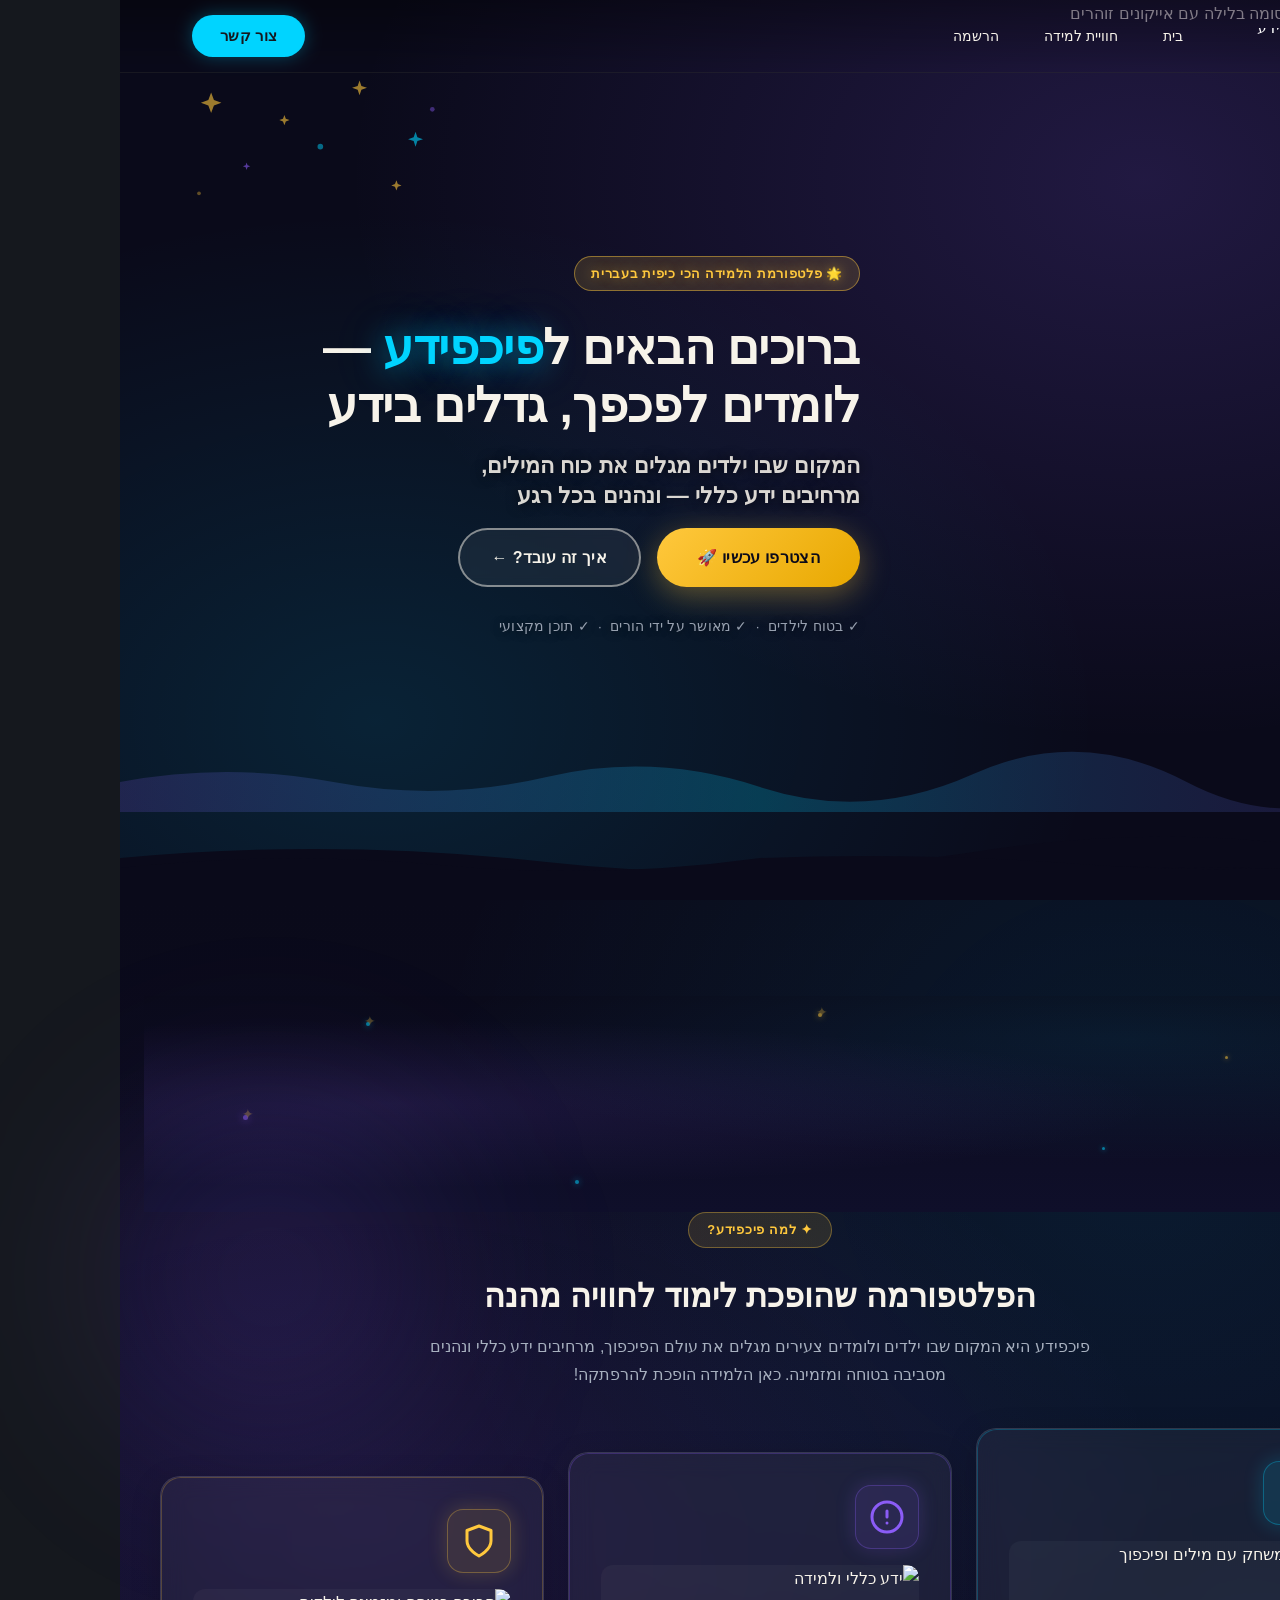
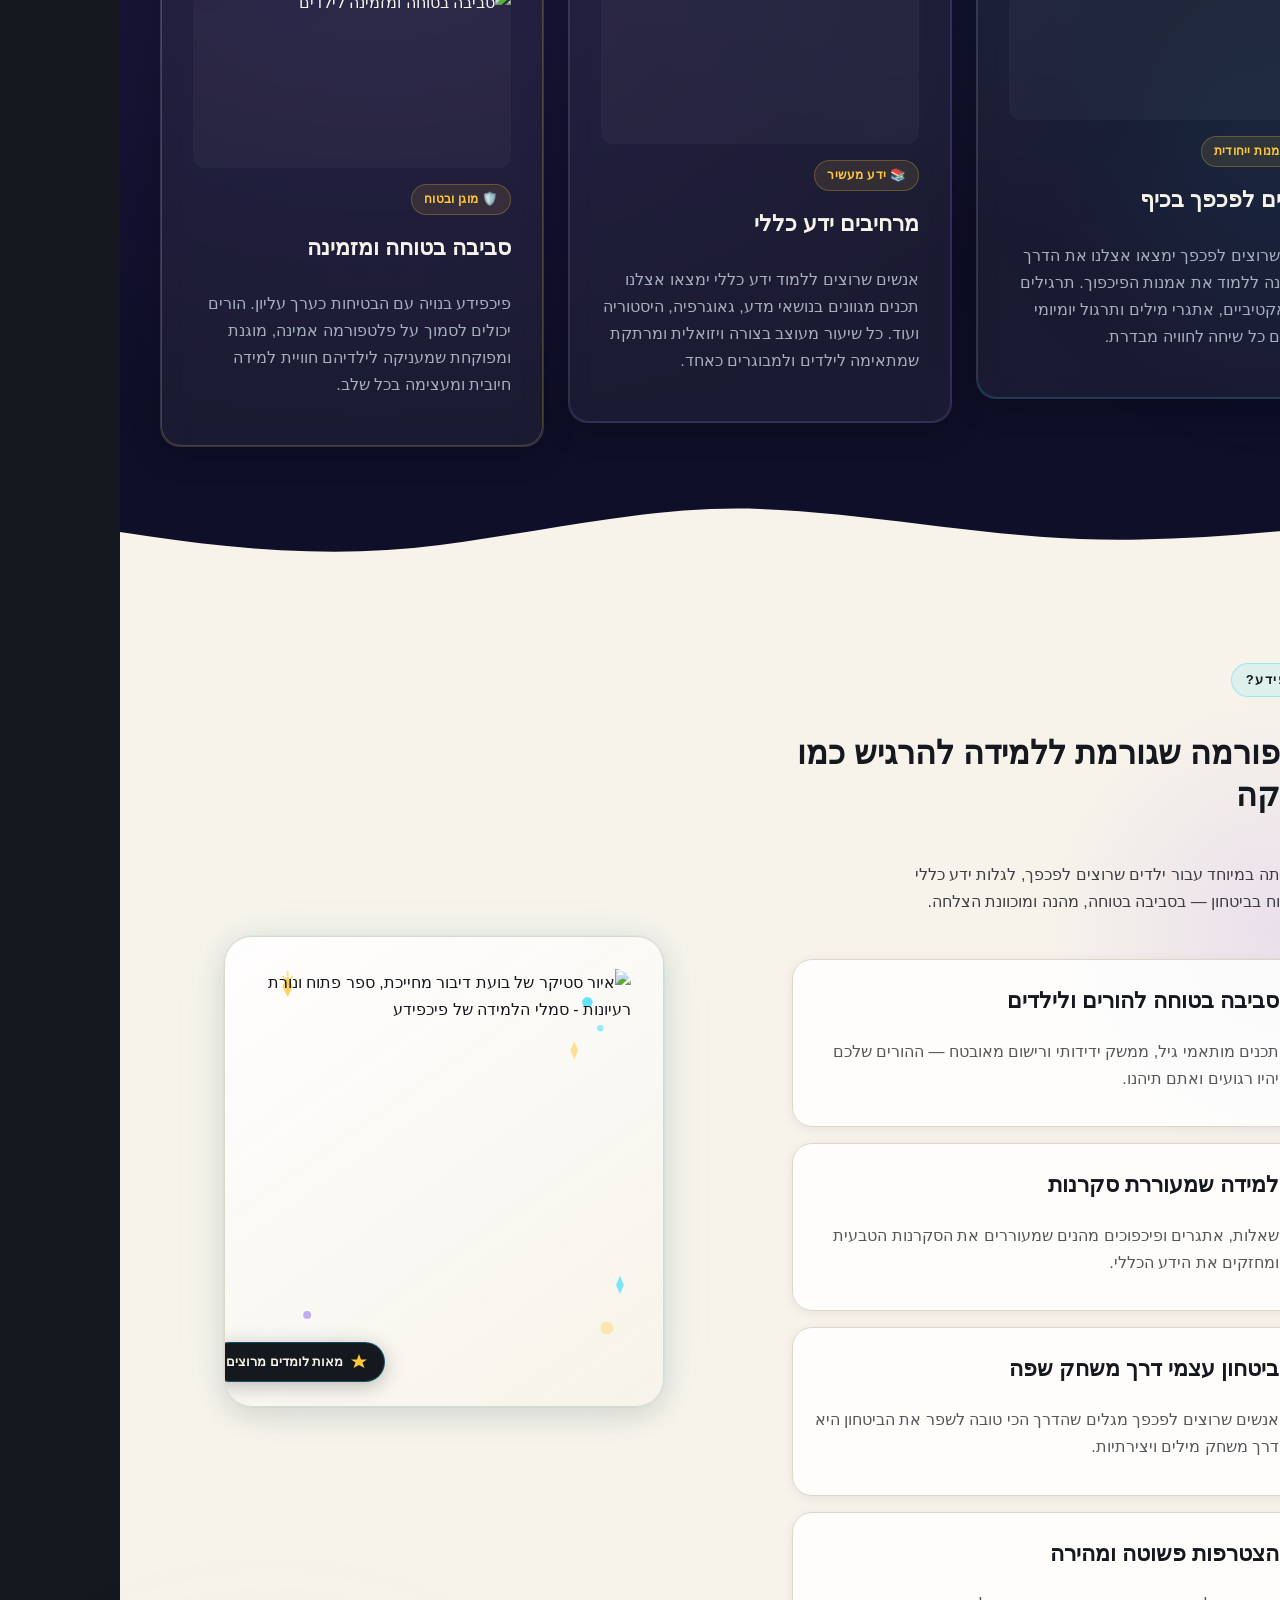
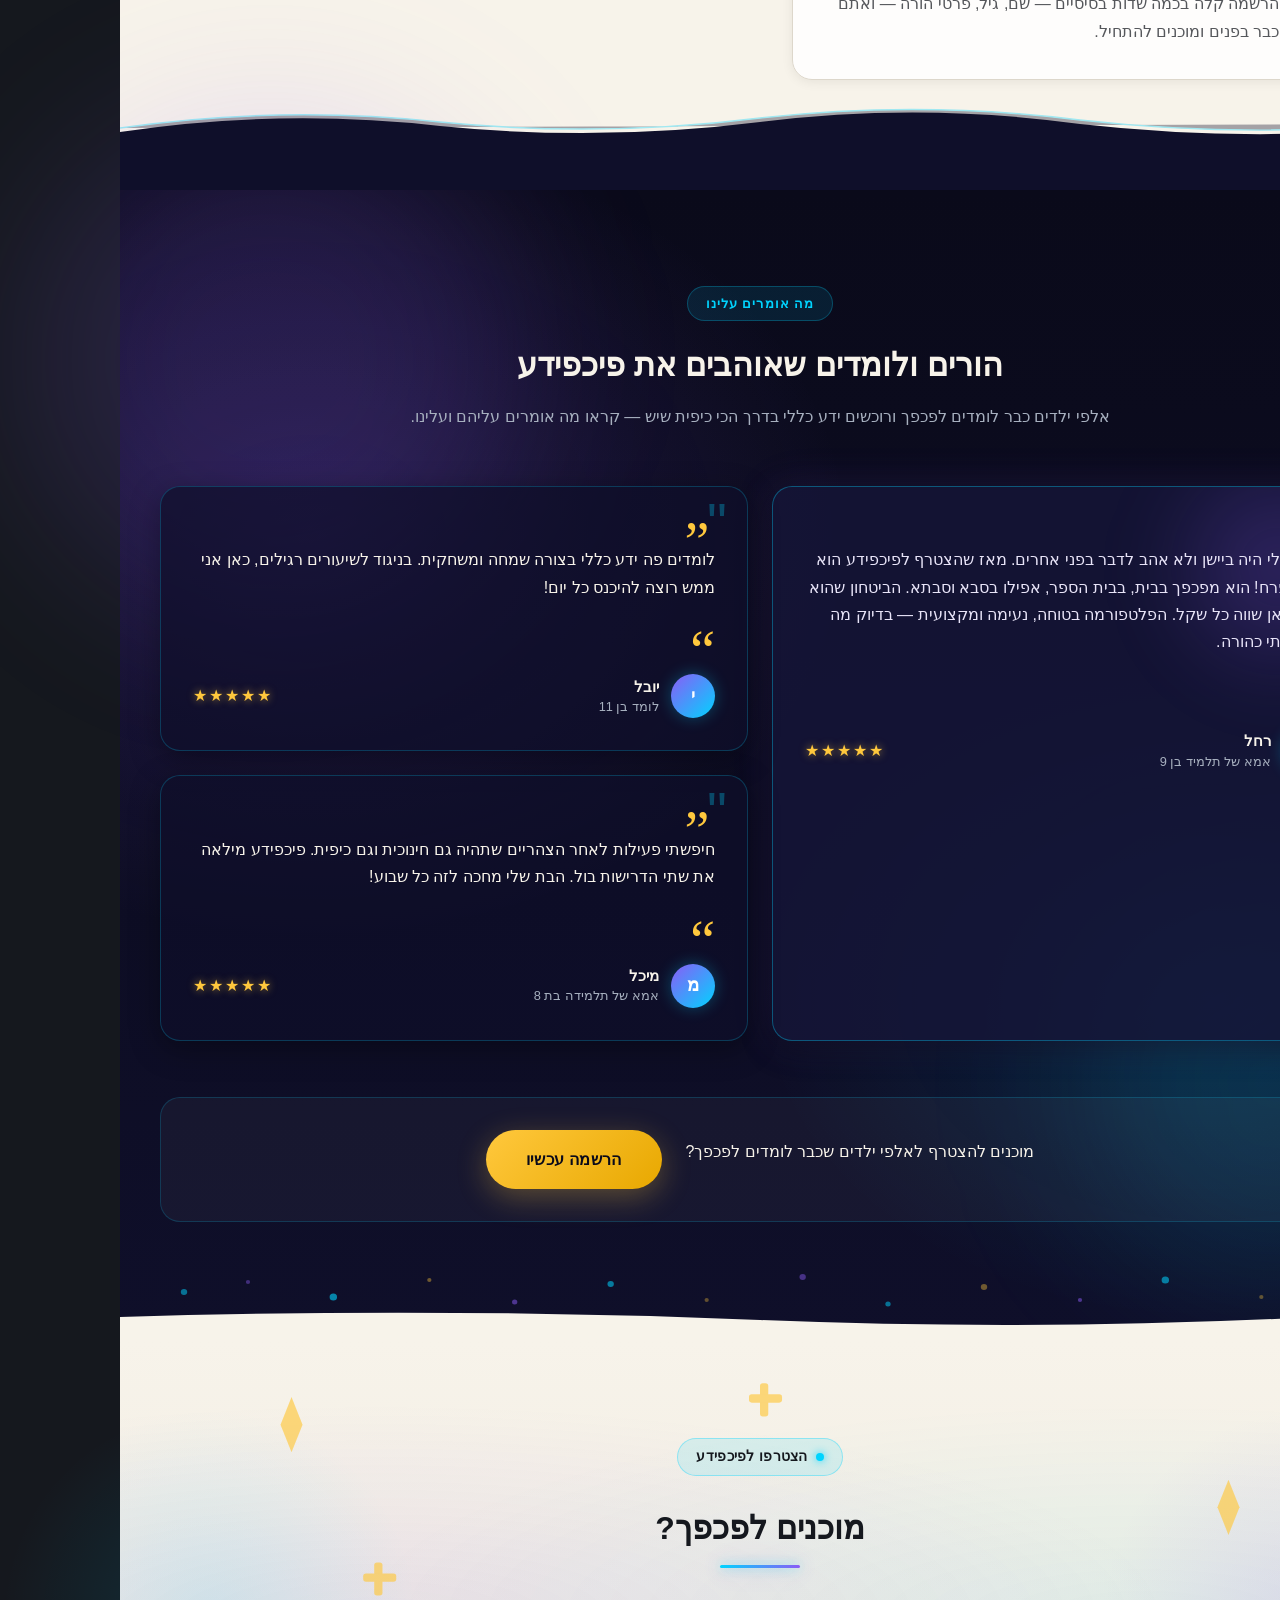
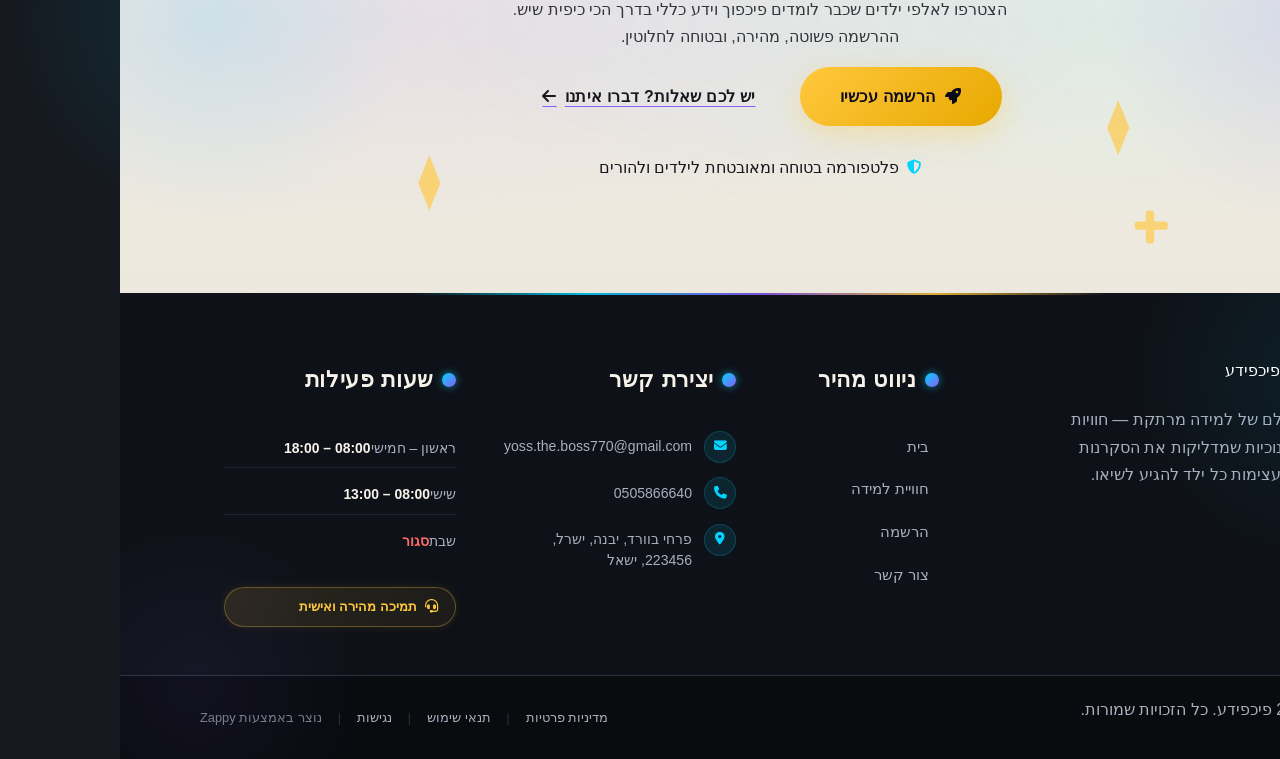
==== commit 294c2aaa: "Background sync: Progressive GitHub Sync" ====
--- a/index.html
+++ b/index.html
@@ -223,6 +223,7 @@
     <meta name="twitter:card" content="summary_large_image">
     <meta name="twitter:title" content="אנשים שרוצים לפכפך — פיכפידע">
     <meta name="twitter:description" content="פיכפידע היא הפלטפורמה המהנה לילדים שרוצים לפכפך ולרכוש ידע כללי בעברית. הצטרפו לאלפי לומדים שכבר גילו את הכיף שבלמידה!">
+    <script type="application/ld+json">{"@context":"https://schema.org","@graph":[{"@type":"LocalBusiness","@id":"https://fikfide.zappy5.app#organization","name":"פיכפידע","url":"https://fikfide.zappy5.app","description":"Pikpida is a fun and educational Hebrew-language platform where children and young learners come to master 'pikpuk' (a playful form of speech or wordplay) and gain general knowledge. The brand has a youthful, energetic, and trustworthy personality, aiming to attract parents and kids with a reliable and inviting online presence. The platform includes a registration form collecting basic personal and parental details, emphasizing safety and credibility.","address":{"@type":"PostalAddress","streetAddress":"פרחי בוורד, יבנה, ישרל, 223456, ישאל"},"contactPoint":[{"@type":"ContactPoint","contactType":"customer service","email":"yoss.the.boss770@gmail.com","telephone":"0505866640"}]},{"@type":"WebSite","@id":"https://fikfide.zappy5.app#website","url":"https://fikfide.zappy5.app","name":"פיכפידע","publisher":{"@id":"https://fikfide.zappy5.app#organization"}}]}</script>
     <meta property="og:type" content="website">
   <meta property="og:locale" content="he_IL">
   
@@ -353,7 +354,7 @@
     </svg>
   </button>
 
-  <button class="phone-header-btn" data-phone="[business_phone]" aria-label="Call">
+  <button class="phone-header-btn" data-phone="0505866640" aria-label="Call">
     <svg width="20" height="20" viewBox="0 0 24 24" fill="currentColor">
       <path d="M22 16.92v3a2 2 0 0 1-2.18 2 19.79 19.79 0 0 1-8.63-3.07 19.5 19.5 0 0 1-6-6 19.79 19.79 0 0 1-3.07-8.67A2 2 0 0 1 4.11 2h3a2 2 0 0 1 2 1.72 12.84 12.84 0 0 0 .7 2.81 2 2 0 0 1-.45 2.11L8.09 9.91a16 16 0 0 0 6 6l1.27-1.27a2 2 0 0 1 2.11-.45 12.84 12.84 0 0 0 2.81.7A2 2 0 0 1 22 16.92z"></path>
     </svg>
@@ -795,7 +796,7 @@
         const phoneLinks = document.querySelectorAll('a[href^="tel:"]');
         const phoneNumber = phoneLinks.length > 0 
           ? phoneLinks[0].getAttribute('href').replace('tel:', '')
-          : '[business_phone]';
+          : '0505866640';
         
         window.location.href = 'tel:' + phoneNumber;
         console.log('[Navbar] Phone button clicked');
@@ -1112,7 +1113,7 @@
       <!-- Featured large card (START side = right in RTL) -->
       <article class="its-card its-card-featured">
         <div class="its-card-glow" aria-hidden="true"></div>
-        <div class="its-quote-mark" aria-hidden="true">“</div>
+        <div class="its-quote-mark" aria-hidden="true">"</div>
         <blockquote class="its-quote">
           <p>הילד שלי היה ביישן ולא אהב לדבר בפני אחרים. מאז שהצטרף לפיכפידע הוא פשוט פרח! הוא מפכפך בבית, בבית הספר, אפילו בסבא וסבתא. הביטחון שהוא קיבל כאן שווה כל שקל. הפלטפורמה בטוחה, נעימה ומקצועית — בדיוק מה שחיפשתי כהורה.</p>
         </blockquote>
@@ -1131,7 +1132,7 @@
       <!-- Two stacked cards (END side = left in RTL) -->
       <div class="its-stack">
         <article class="its-card its-card-regular">
-          <div class="its-quote-mark its-quote-mark-sm" aria-hidden="true">“</div>
+          <div class="its-quote-mark its-quote-mark-sm" aria-hidden="true">"</div>
           <blockquote class="its-quote">
             <p>לומדים פה ידע כללי בצורה שמחה ומשחקית. בניגוד לשיעורים רגילים, כאן אני ממש רוצה להיכנס כל יום!</p>
           </blockquote>
@@ -1148,7 +1149,7 @@
         </article>
 
         <article class="its-card its-card-regular">
-          <div class="its-quote-mark its-quote-mark-sm" aria-hidden="true">“</div>
+          <div class="its-quote-mark its-quote-mark-sm" aria-hidden="true">"</div>
           <blockquote class="its-quote">
             <p>חיפשתי פעילות לאחר הצהריים שתהיה גם חינוכית וגם כיפית. פיכפידע מילאה את שתי הדרישות בול. הבת שלי מחכה לזה כל שבוע!</p>
           </blockquote>
@@ -1263,9 +1264,9 @@
 </section>
   </main>
   
-  <footer class="site-footer" dir="rtl" aria-label="כותרת תחתונה של האתר"> <div class="footer-glow-top"></div> <div class="footer-container"> <div class="footer-top"> <div class="footer-col footer-col--brand"> <img src="/assets/education-logo.webp" alt="פיכפידע" class="logo"> <p class="footer-tagline">עולם של למידה מרתקת — חוויות חינוכיות שמדליקות את הסקרנות ומעצימות כל ילד להגיע לשיאו.</p> <div class="footer-social">    </div> </div> <div class="footer-col footer-col--links"> <h3 class="footer-heading"><span class="heading-accent"></span>ניווט מהיר</h3> <ul class="footer-nav"> <li><a href="/">בית</a></li> <li><a href="/learning-experience">חוויית למידה</a></li> <li><a href="/registration">הרשמה</a></li> <li><a href="/contact">צור קשר</a></li> </ul> </div> <div class="footer-col footer-col--contact"> <h3 class="footer-heading"><span class="heading-accent"></span>יצירת קשר</h3> <ul class="footer-contact"> <li> <span class="contact-icon"><i class="fas fa-envelope"></i></span> <span class="contact-text"><a href="mailto:[business_email]">[business_email]</a></span> </li> <li> <span class="contact-icon"><i class="fas fa-phone"></i></span> <span class="contact-text"><a href="tel:[business_phone]">[business_phone]</a></span> </li> <li><a href="/"><span class="contact-icon"><i class="fas fa-map-marker-alt"></i></span> <span class="contact-text">[business_address]</span></a></li> </ul> </div> <div class="footer-col footer-col--hours"> <h3 class="footer-heading"><span class="heading-accent"></span>שעות פעילות</h3> <ul class="footer-hours"> <li><a href="/"><span class="day">ראשון – חמישי</span><span class="time">08:00 – 18:00</span></a></li> <li><a href="/"><span class="day">שישי</span><span class="time">08:00 – 13:00</span></a></li> <li><a href="/"><span class="day">שבת</span><span class="time closed">סגור</span></a></li> </ul> <div class="footer-badge"><i class="fas fa-headset"></i> תמיכה מהירה ואישית</div> </div> </div> </div> <div class="footer-bottom"> <div class="footer-container"> <p class="footer-copy">© 2026 פיכפידע. כל הזכויות שמורות.</p> <div class="footer-legal"> <a href="/privacy">מדיניות פרטיות</a> <span class="legal-sep">|</span> <a href="/terms">תנאי שימוש</a> <span class="legal-sep">|</span> <a href="/accessibility">נגישות</a> <span class="legal-sep">|</span> <a href="https://zappy5.com" target="_blank" class="zappy-attribution">נוצר באמצעות Zappy</a> </div> </div> </div> </footer>
-  
-  <a href="https://wa.me/[whatsapp_handle]" class="whatsapp-float" aria-label="WhatsApp">
+  <footer class="site-footer" dir="rtl" aria-label="כותרת תחתונה של האתר"> <div class="footer-glow-top"></div> <div class="footer-container"> <div class="footer-top"> <div class="footer-col footer-col--brand"> <img src="/assets/education-logo.webp" alt="פיכפידע" class="logo"> <p class="footer-tagline">עולם של למידה מרתקת — חוויות חינוכיות שמדליקות את הסקרנות ומעצימות כל ילד להגיע לשיאו.</p> <div class="footer-social"></div> </div> <div class="footer-col footer-col--links"> <h3 class="footer-heading"><span class="heading-accent"></span>ניווט מהיר</h3> <ul class="footer-nav"> <li><a href="/">בית</a></li> <li><a href="/learning-experience">חוויית למידה</a></li> <li><a href="/registration">הרשמה</a></li> <li><a href="/contact">צור קשר</a></li> </ul> </div> <div class="footer-col footer-col--contact"> <h3 class="footer-heading"><span class="heading-accent"></span>יצירת קשר</h3> <ul class="footer-contact"> <li> <span class="contact-icon"><i class="fas fa-envelope"></i></span> <span class="contact-text"><a href="mailto:yoss.the.boss770@gmail.com">yoss.the.boss770@gmail.com</a></span> </li> <li> <span class="contact-icon"><i class="fas fa-phone"></i></span> <span class="contact-text"><a href="tel:0505866640">0505866640</a></span> </li> <li><a href="/"><span class="contact-icon"><i class="fas fa-map-marker-alt"></i></span> <span class="contact-text">פרחי בוורד, יבנה, ישרל, 223456, ישאל</span></a></li> </ul> </div> <div class="footer-col footer-col--hours"> <h3 class="footer-heading"><span class="heading-accent"></span>שעות פעילות</h3> <ul class="footer-hours"> <li><a href="/"><span class="day">ראשון – חמישי</span><span class="time">08:00 – 18:00</span></a></li> <li><a href="/"><span class="day">שישי</span><span class="time">08:00 – 13:00</span></a></li> <li><a href="/"><span class="day">שבת</span><span class="time closed">סגור</span></a></li> </ul> <div class="footer-badge"><i class="fas fa-headset"></i> תמיכה מהירה ואישית</div> </div> </div> </div> <div class="footer-bottom"> <div class="footer-container"> <p class="footer-copy">© 2026 פיכפידע. כל הזכויות שמורות.</p> <div class="footer-legal"> <a href="/privacy">מדיניות פרטיות</a> <span class="legal-sep">|</span> <a href="/terms">תנאי שימוש</a> <span class="legal-sep">|</span> <a href="/accessibility">נגישות</a> <span class="legal-sep">|</span> <a href="https://zappy5.com" target="_blank" class="zappy-attribution">נוצר באמצעות Zappy</a> </div> </div> </div> </footer>
+  
+  <a href="https://wa.me/[whatsapp_handle]" class="whatsapp-float" aria-label="WhatsApp" style="display:none">
     <i class="fab fa-whatsapp"></i>
   </a>
   
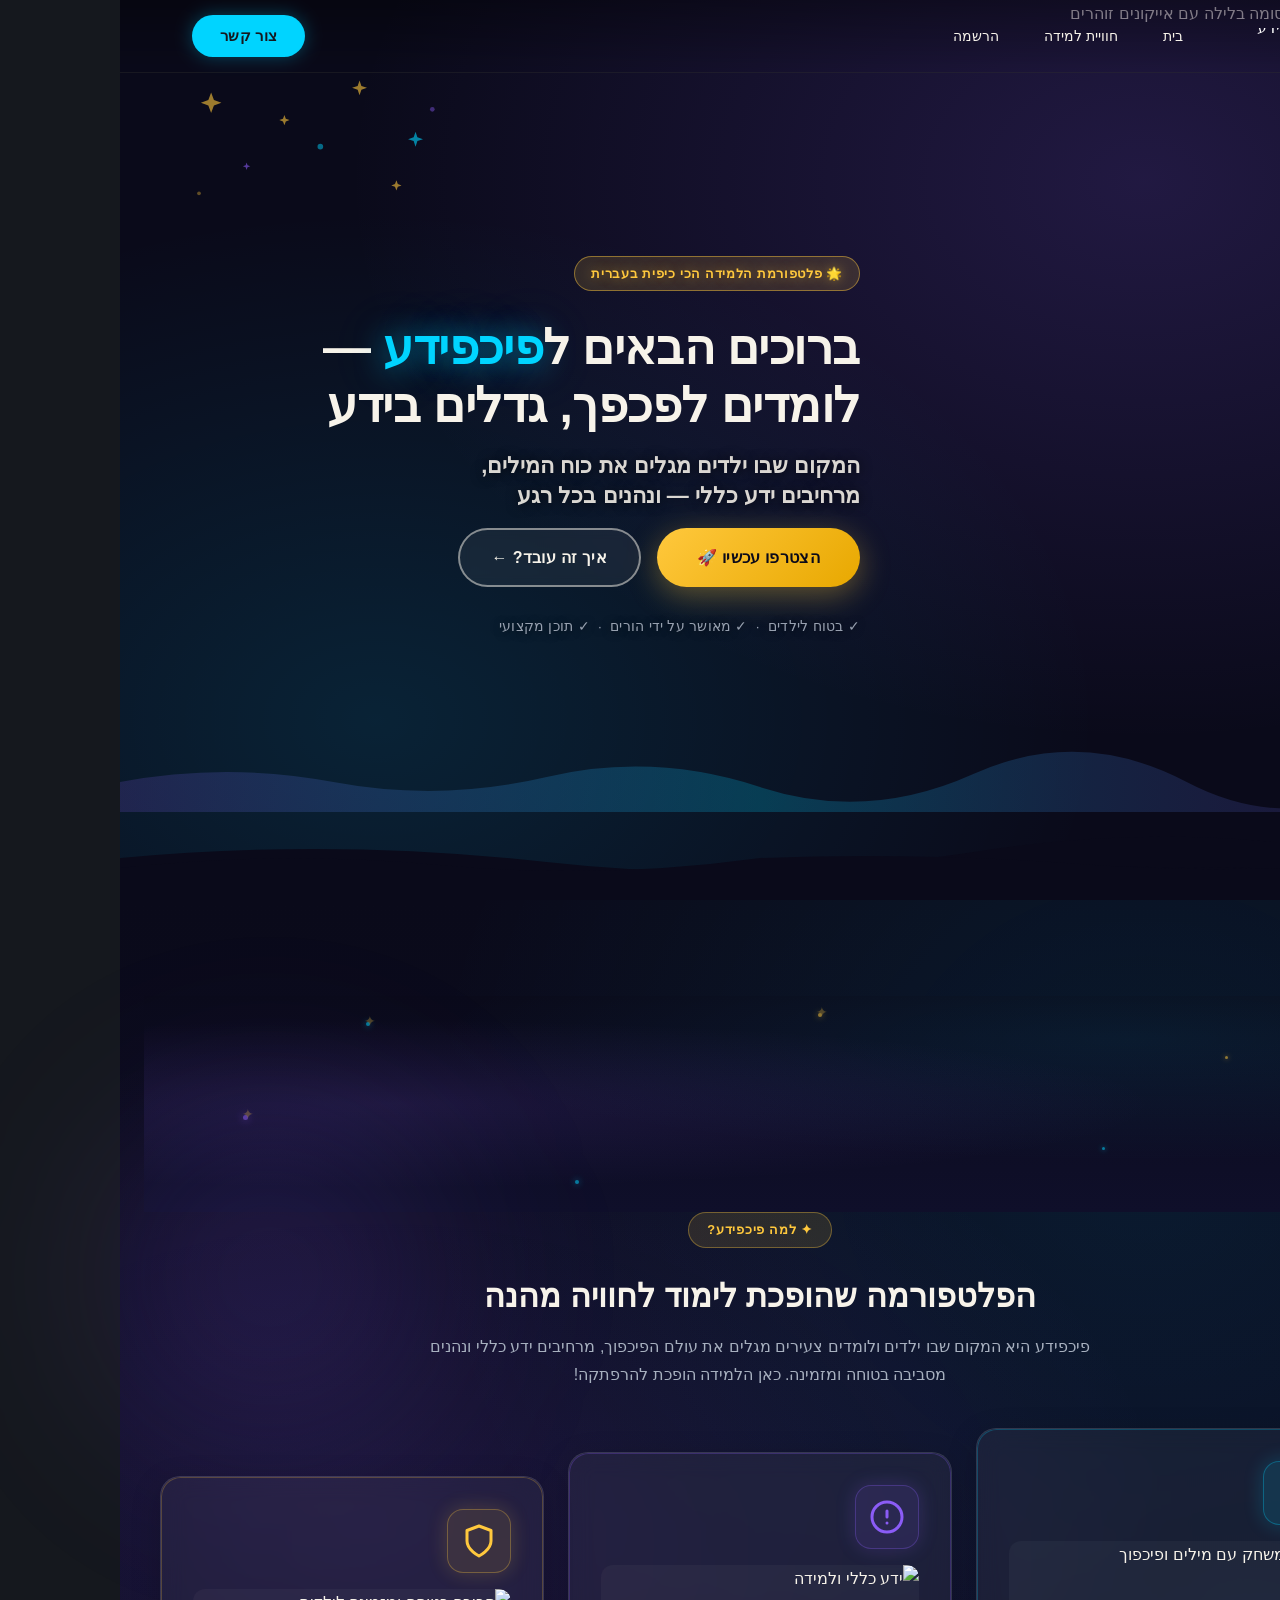
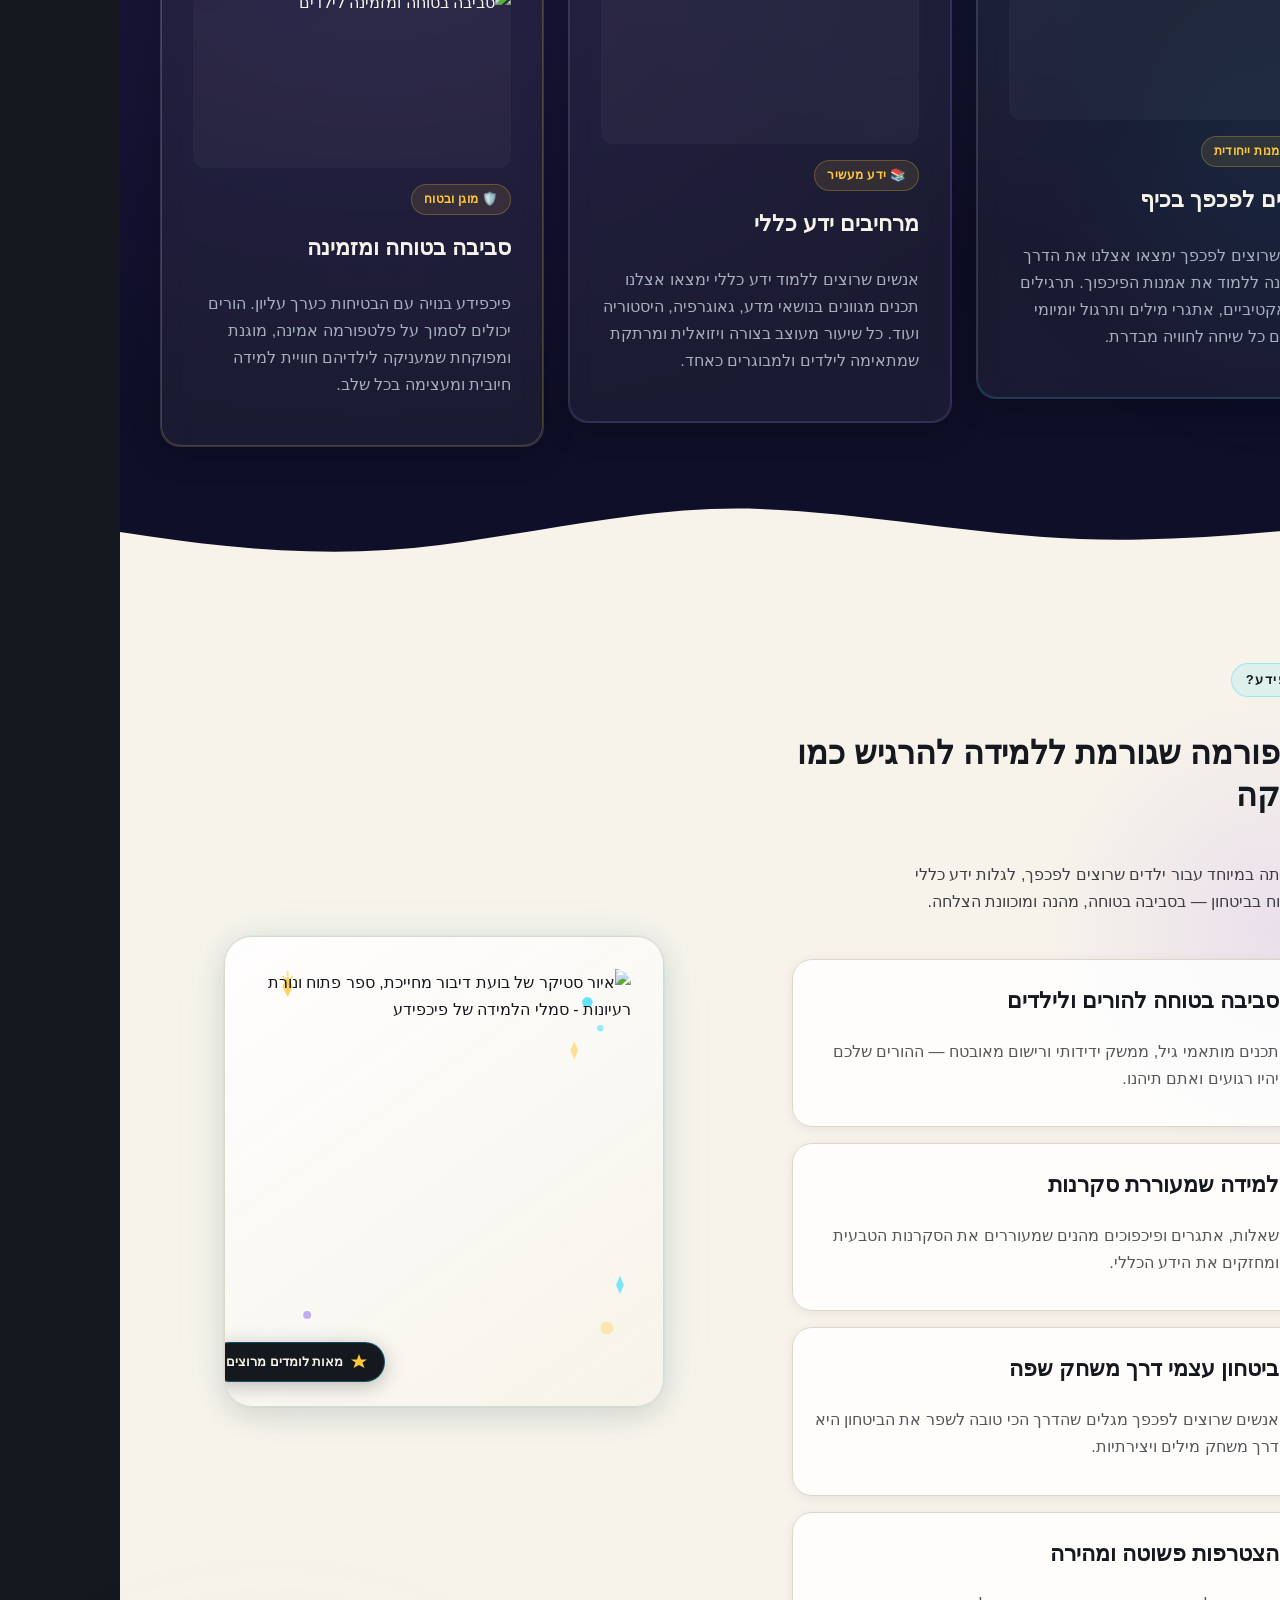
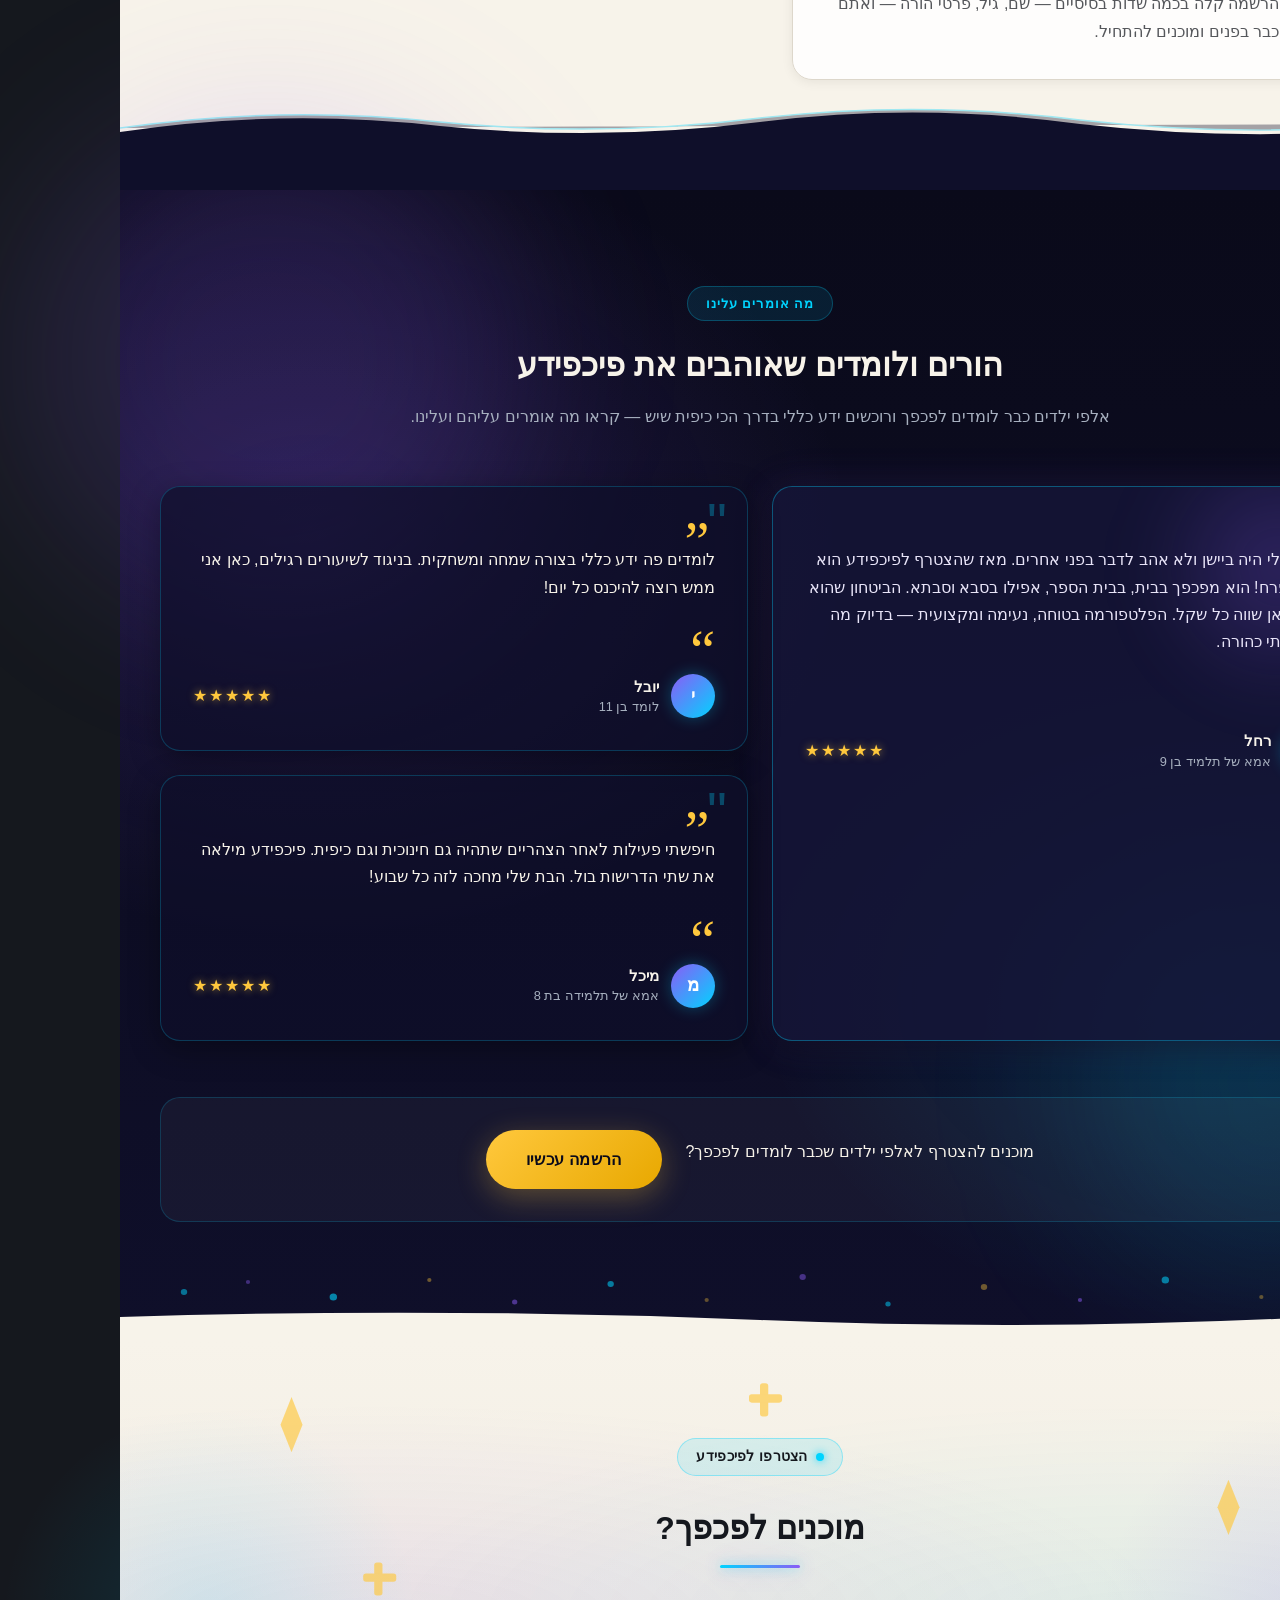
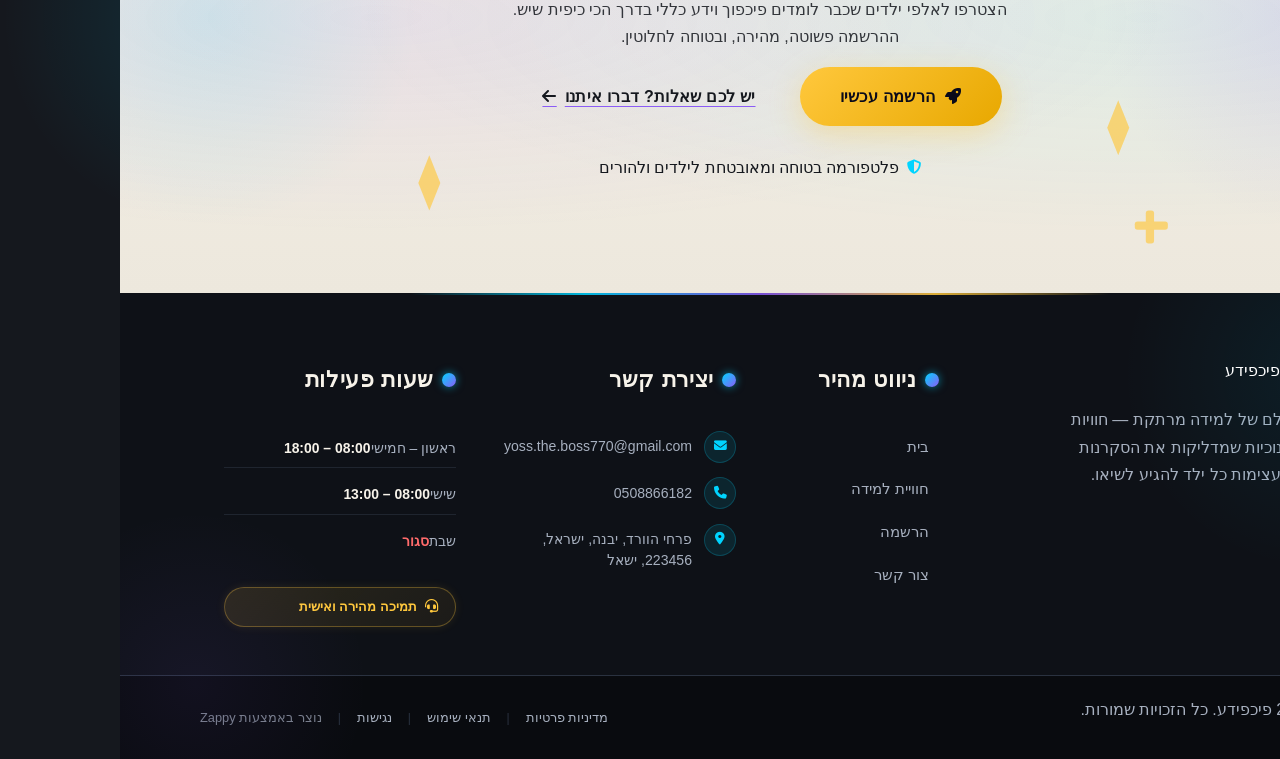
==== commit 4ba83455: "Background sync: Progressive GitHub Sync" ====
--- a/index.html
+++ b/index.html
@@ -223,7 +223,7 @@
     <meta name="twitter:card" content="summary_large_image">
     <meta name="twitter:title" content="אנשים שרוצים לפכפך — פיכפידע">
     <meta name="twitter:description" content="פיכפידע היא הפלטפורמה המהנה לילדים שרוצים לפכפך ולרכוש ידע כללי בעברית. הצטרפו לאלפי לומדים שכבר גילו את הכיף שבלמידה!">
-    <script type="application/ld+json">{"@context":"https://schema.org","@graph":[{"@type":"LocalBusiness","@id":"https://fikfide.zappy5.app#organization","name":"פיכפידע","url":"https://fikfide.zappy5.app","description":"Pikpida is a fun and educational Hebrew-language platform where children and young learners come to master 'pikpuk' (a playful form of speech or wordplay) and gain general knowledge. The brand has a youthful, energetic, and trustworthy personality, aiming to attract parents and kids with a reliable and inviting online presence. The platform includes a registration form collecting basic personal and parental details, emphasizing safety and credibility.","address":{"@type":"PostalAddress","streetAddress":"פרחי בוורד, יבנה, ישרל, 223456, ישאל"},"contactPoint":[{"@type":"ContactPoint","contactType":"customer service","email":"yoss.the.boss770@gmail.com","telephone":"0505866640"}]},{"@type":"WebSite","@id":"https://fikfide.zappy5.app#website","url":"https://fikfide.zappy5.app","name":"פיכפידע","publisher":{"@id":"https://fikfide.zappy5.app#organization"}}]}</script>
+    <script type="application/ld+json">{"@context":"https://schema.org","@graph":[{"@type":"LocalBusiness","@id":"https://fikfide.zappy5.app#organization","name":"פיכפידע","url":"https://fikfide.zappy5.app","description":"Pikpida is a fun and educational Hebrew-language platform where children and young learners come to master 'pikpuk' (a playful form of speech or wordplay) and gain general knowledge. The brand has a youthful, energetic, and trustworthy personality, aiming to attract parents and kids with a reliable and inviting online presence. The platform includes a registration form collecting basic personal and parental details, emphasizing safety and credibility.","address":{"@type":"PostalAddress","streetAddress":"פרחי הוורד, יבנה, ישראל, 223456, ישאל"},"contactPoint":[{"@type":"ContactPoint","contactType":"customer service","email":"yoss.the.boss770@gmail.com","telephone":"0508866182"}]},{"@type":"WebSite","@id":"https://fikfide.zappy5.app#website","url":"https://fikfide.zappy5.app","name":"פיכפידע","publisher":{"@id":"https://fikfide.zappy5.app#organization"}}]}</script>
     <meta property="og:type" content="website">
   <meta property="og:locale" content="he_IL">
   
@@ -354,7 +354,7 @@
     </svg>
   </button>
 
-  <button class="phone-header-btn" data-phone="0505866640" aria-label="Call">
+  <button class="phone-header-btn" data-phone="0508866182" aria-label="Call">
     <svg width="20" height="20" viewBox="0 0 24 24" fill="currentColor">
       <path d="M22 16.92v3a2 2 0 0 1-2.18 2 19.79 19.79 0 0 1-8.63-3.07 19.5 19.5 0 0 1-6-6 19.79 19.79 0 0 1-3.07-8.67A2 2 0 0 1 4.11 2h3a2 2 0 0 1 2 1.72 12.84 12.84 0 0 0 .7 2.81 2 2 0 0 1-.45 2.11L8.09 9.91a16 16 0 0 0 6 6l1.27-1.27a2 2 0 0 1 2.11-.45 12.84 12.84 0 0 0 2.81.7A2 2 0 0 1 22 16.92z"></path>
     </svg>
@@ -796,7 +796,7 @@
         const phoneLinks = document.querySelectorAll('a[href^="tel:"]');
         const phoneNumber = phoneLinks.length > 0 
           ? phoneLinks[0].getAttribute('href').replace('tel:', '')
-          : '0505866640';
+          : '0508866182';
         
         window.location.href = 'tel:' + phoneNumber;
         console.log('[Navbar] Phone button clicked');
@@ -1264,7 +1264,7 @@
 </section>
   </main>
   
-  <footer class="site-footer" dir="rtl" aria-label="כותרת תחתונה של האתר"> <div class="footer-glow-top"></div> <div class="footer-container"> <div class="footer-top"> <div class="footer-col footer-col--brand"> <img src="/assets/education-logo.webp" alt="פיכפידע" class="logo"> <p class="footer-tagline">עולם של למידה מרתקת — חוויות חינוכיות שמדליקות את הסקרנות ומעצימות כל ילד להגיע לשיאו.</p> <div class="footer-social"></div> </div> <div class="footer-col footer-col--links"> <h3 class="footer-heading"><span class="heading-accent"></span>ניווט מהיר</h3> <ul class="footer-nav"> <li><a href="/">בית</a></li> <li><a href="/learning-experience">חוויית למידה</a></li> <li><a href="/registration">הרשמה</a></li> <li><a href="/contact">צור קשר</a></li> </ul> </div> <div class="footer-col footer-col--contact"> <h3 class="footer-heading"><span class="heading-accent"></span>יצירת קשר</h3> <ul class="footer-contact"> <li> <span class="contact-icon"><i class="fas fa-envelope"></i></span> <span class="contact-text"><a href="mailto:yoss.the.boss770@gmail.com">yoss.the.boss770@gmail.com</a></span> </li> <li> <span class="contact-icon"><i class="fas fa-phone"></i></span> <span class="contact-text"><a href="tel:0505866640">0505866640</a></span> </li> <li><a href="/"><span class="contact-icon"><i class="fas fa-map-marker-alt"></i></span> <span class="contact-text">פרחי בוורד, יבנה, ישרל, 223456, ישאל</span></a></li> </ul> </div> <div class="footer-col footer-col--hours"> <h3 class="footer-heading"><span class="heading-accent"></span>שעות פעילות</h3> <ul class="footer-hours"> <li><a href="/"><span class="day">ראשון – חמישי</span><span class="time">08:00 – 18:00</span></a></li> <li><a href="/"><span class="day">שישי</span><span class="time">08:00 – 13:00</span></a></li> <li><a href="/"><span class="day">שבת</span><span class="time closed">סגור</span></a></li> </ul> <div class="footer-badge"><i class="fas fa-headset"></i> תמיכה מהירה ואישית</div> </div> </div> </div> <div class="footer-bottom"> <div class="footer-container"> <p class="footer-copy">© 2026 פיכפידע. כל הזכויות שמורות.</p> <div class="footer-legal"> <a href="/privacy">מדיניות פרטיות</a> <span class="legal-sep">|</span> <a href="/terms">תנאי שימוש</a> <span class="legal-sep">|</span> <a href="/accessibility">נגישות</a> <span class="legal-sep">|</span> <a href="https://zappy5.com" target="_blank" class="zappy-attribution">נוצר באמצעות Zappy</a> </div> </div> </div> </footer>
+  <footer class="site-footer" dir="rtl" aria-label="כותרת תחתונה של האתר"> <div class="footer-glow-top"></div> <div class="footer-container"> <div class="footer-top"> <div class="footer-col footer-col--brand"> <img src="/assets/education-logo.webp" alt="פיכפידע" class="logo"> <p class="footer-tagline">עולם של למידה מרתקת — חוויות חינוכיות שמדליקות את הסקרנות ומעצימות כל ילד להגיע לשיאו.</p> <div class="footer-social"></div> </div> <div class="footer-col footer-col--links"> <h3 class="footer-heading"><span class="heading-accent"></span>ניווט מהיר</h3> <ul class="footer-nav"> <li><a href="/">בית</a></li> <li><a href="/learning-experience">חוויית למידה</a></li> <li><a href="/registration">הרשמה</a></li> <li><a href="/contact">צור קשר</a></li> </ul> </div> <div class="footer-col footer-col--contact"> <h3 class="footer-heading"><span class="heading-accent"></span>יצירת קשר</h3> <ul class="footer-contact"> <li> <span class="contact-icon"><i class="fas fa-envelope"></i></span> <span class="contact-text"><a href="mailto:yoss.the.boss770@gmail.com">yoss.the.boss770@gmail.com</a></span> </li> <li> <span class="contact-icon"><i class="fas fa-phone"></i></span> <span class="contact-text"><a href="tel:0508866182">0508866182</a></span> </li> <li><a href="/"><span class="contact-icon"><i class="fas fa-map-marker-alt"></i></span> <span class="contact-text">פרחי הוורד, יבנה, ישראל, 223456, ישאל</span></a></li> </ul> </div> <div class="footer-col footer-col--hours"> <h3 class="footer-heading"><span class="heading-accent"></span>שעות פעילות</h3> <ul class="footer-hours"> <li><a href="/"><span class="day">ראשון – חמישי</span><span class="time">08:00 – 18:00</span></a></li> <li><a href="/"><span class="day">שישי</span><span class="time">08:00 – 13:00</span></a></li> <li><a href="/"><span class="day">שבת</span><span class="time closed">סגור</span></a></li> </ul> <div class="footer-badge"><i class="fas fa-headset"></i> תמיכה מהירה ואישית</div> </div> </div> </div> <div class="footer-bottom"> <div class="footer-container"> <p class="footer-copy">© 2026 פיכפידע. כל הזכויות שמורות.</p> <div class="footer-legal"> <a href="/privacy">מדיניות פרטיות</a> <span class="legal-sep">|</span> <a href="/terms">תנאי שימוש</a> <span class="legal-sep">|</span> <a href="/accessibility">נגישות</a> <span class="legal-sep">|</span> <a href="https://zappy5.com" target="_blank" class="zappy-attribution">נוצר באמצעות Zappy</a> </div> </div> </div> </footer>
   
   <a href="https://wa.me/[whatsapp_handle]" class="whatsapp-float" aria-label="WhatsApp" style="display:none">
     <i class="fab fa-whatsapp"></i>
